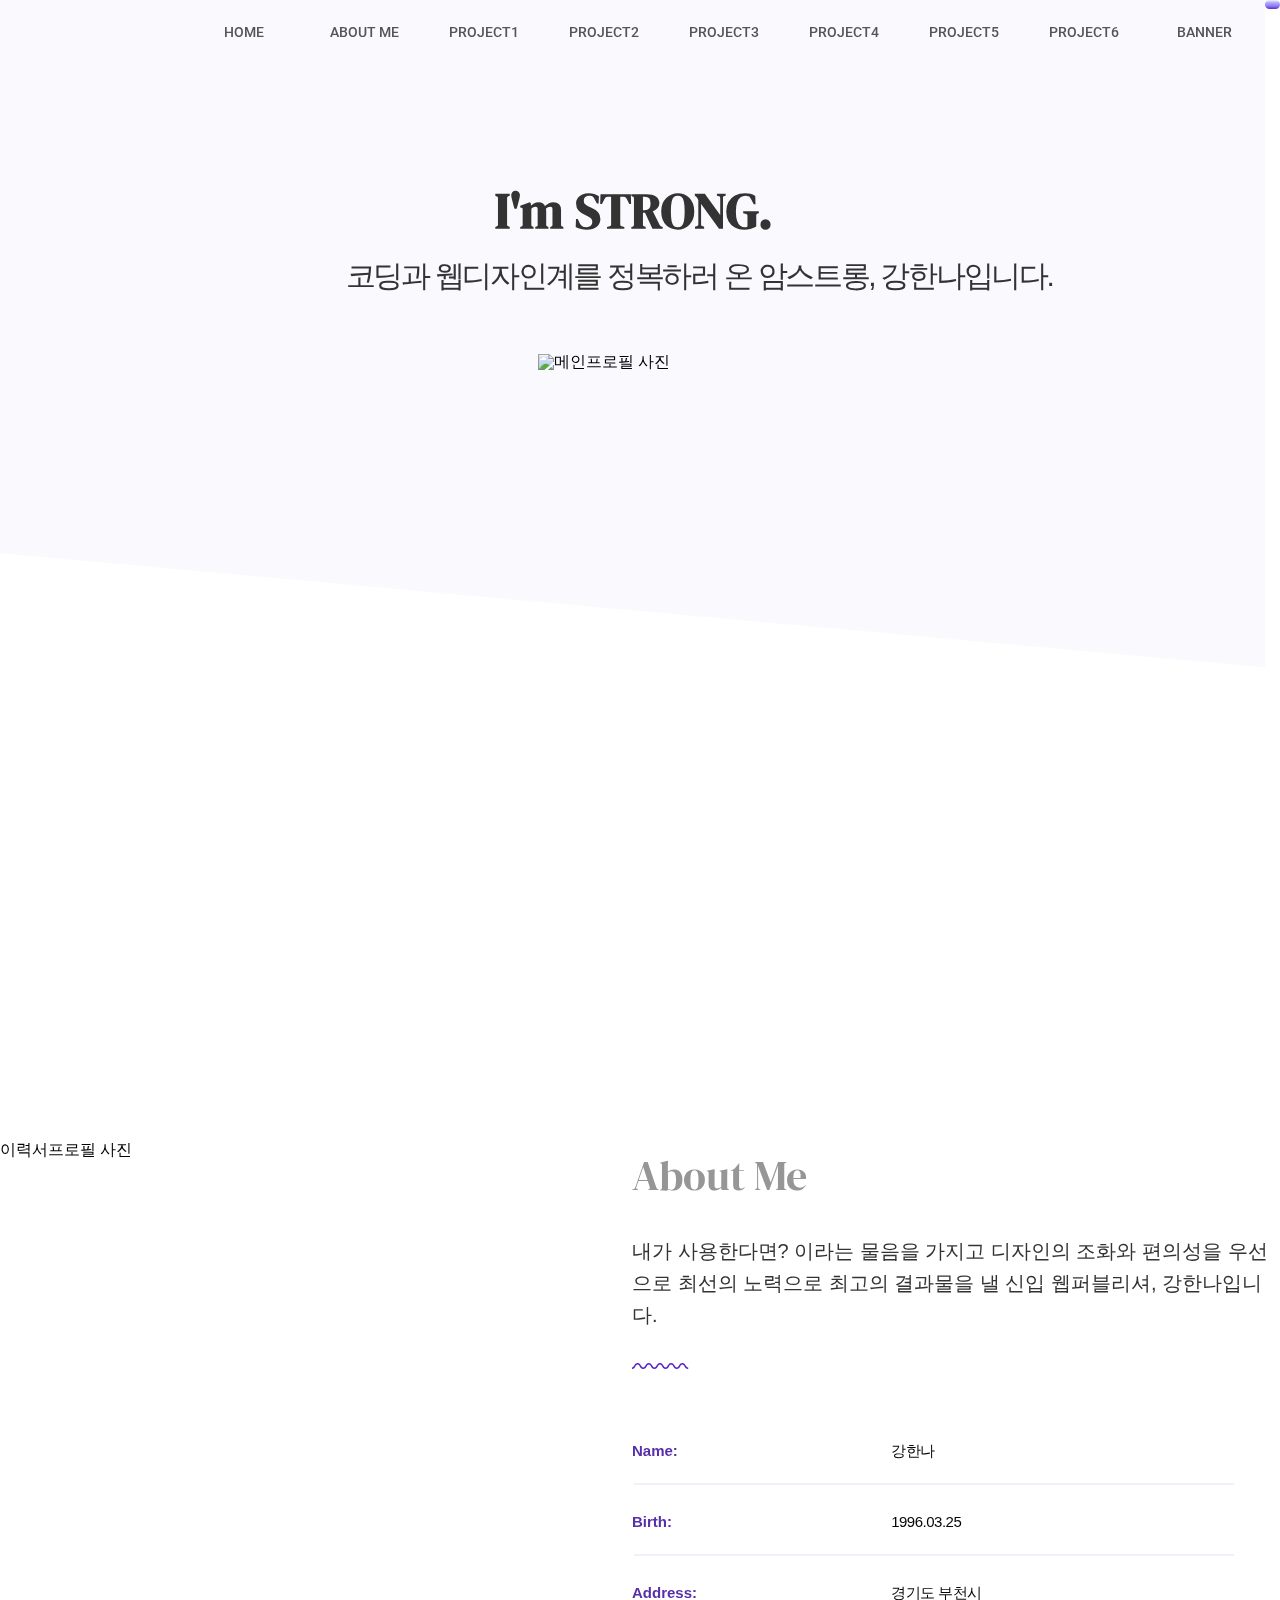
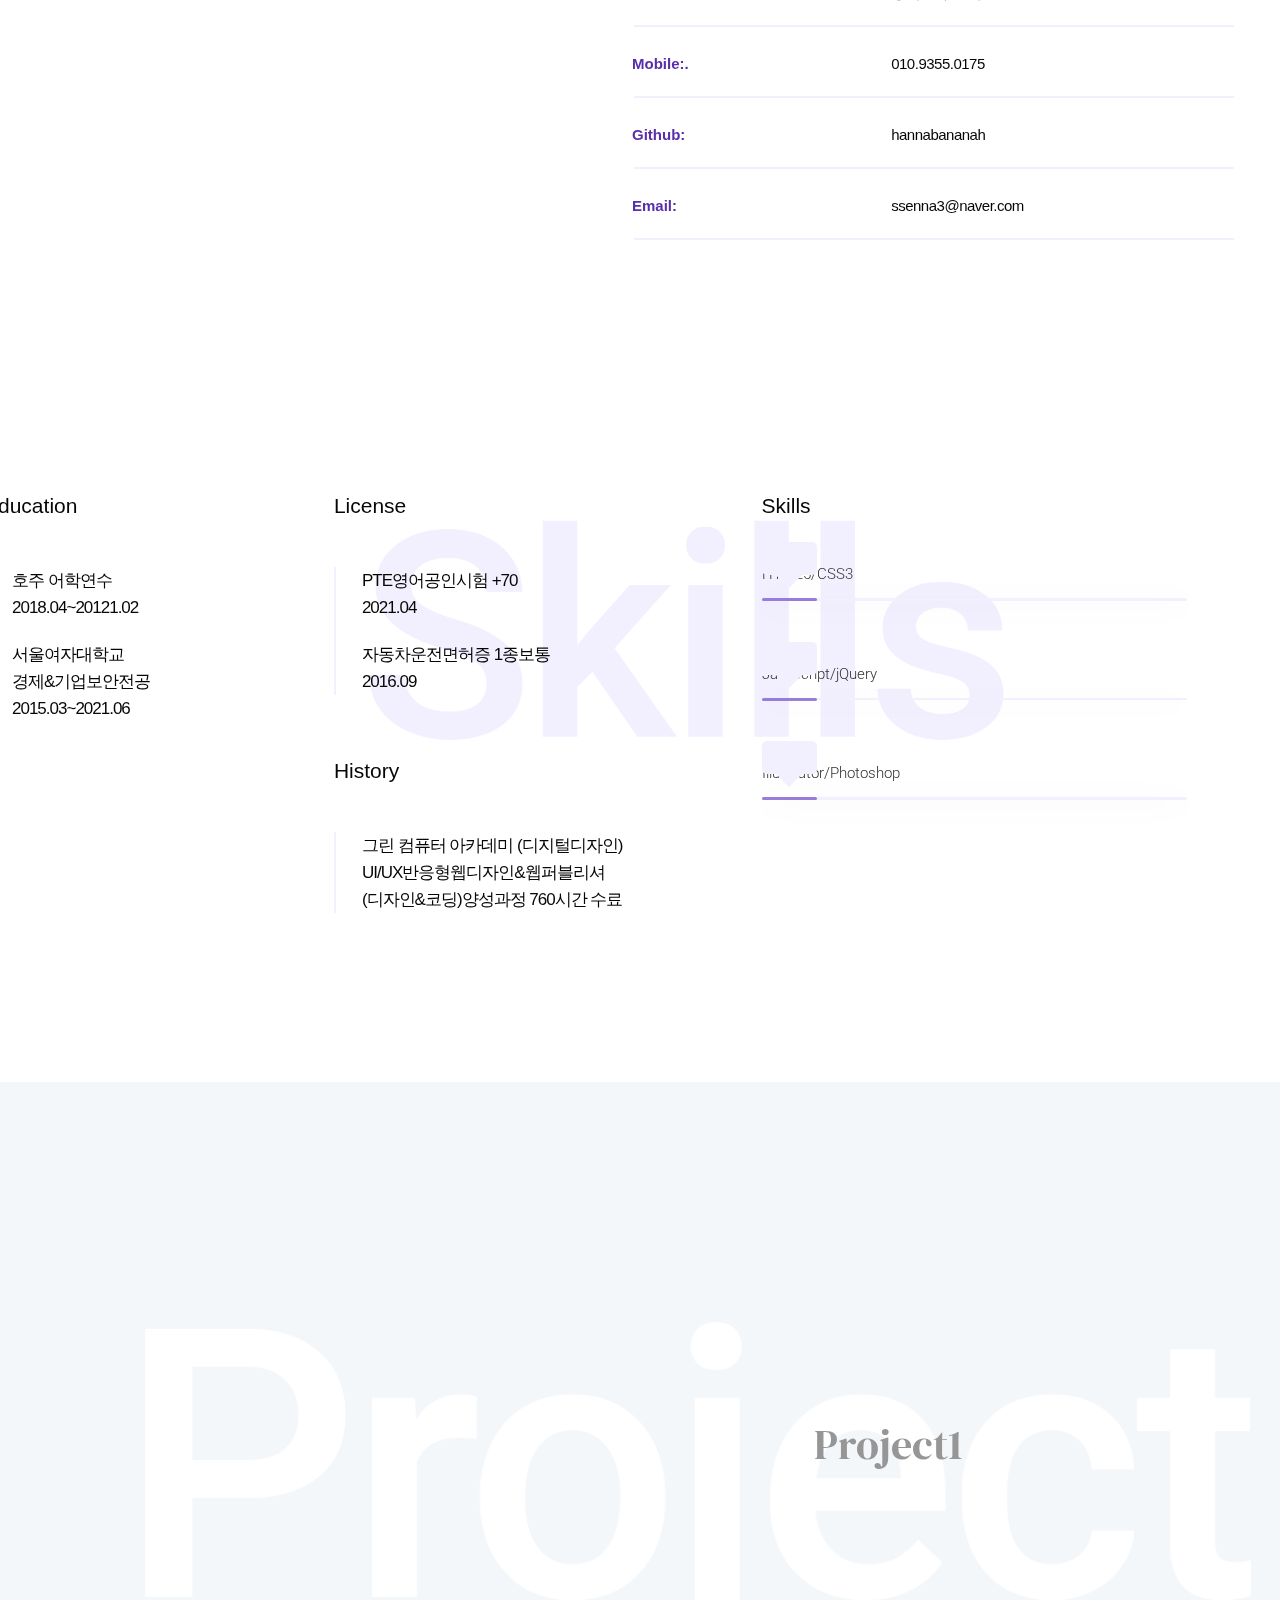
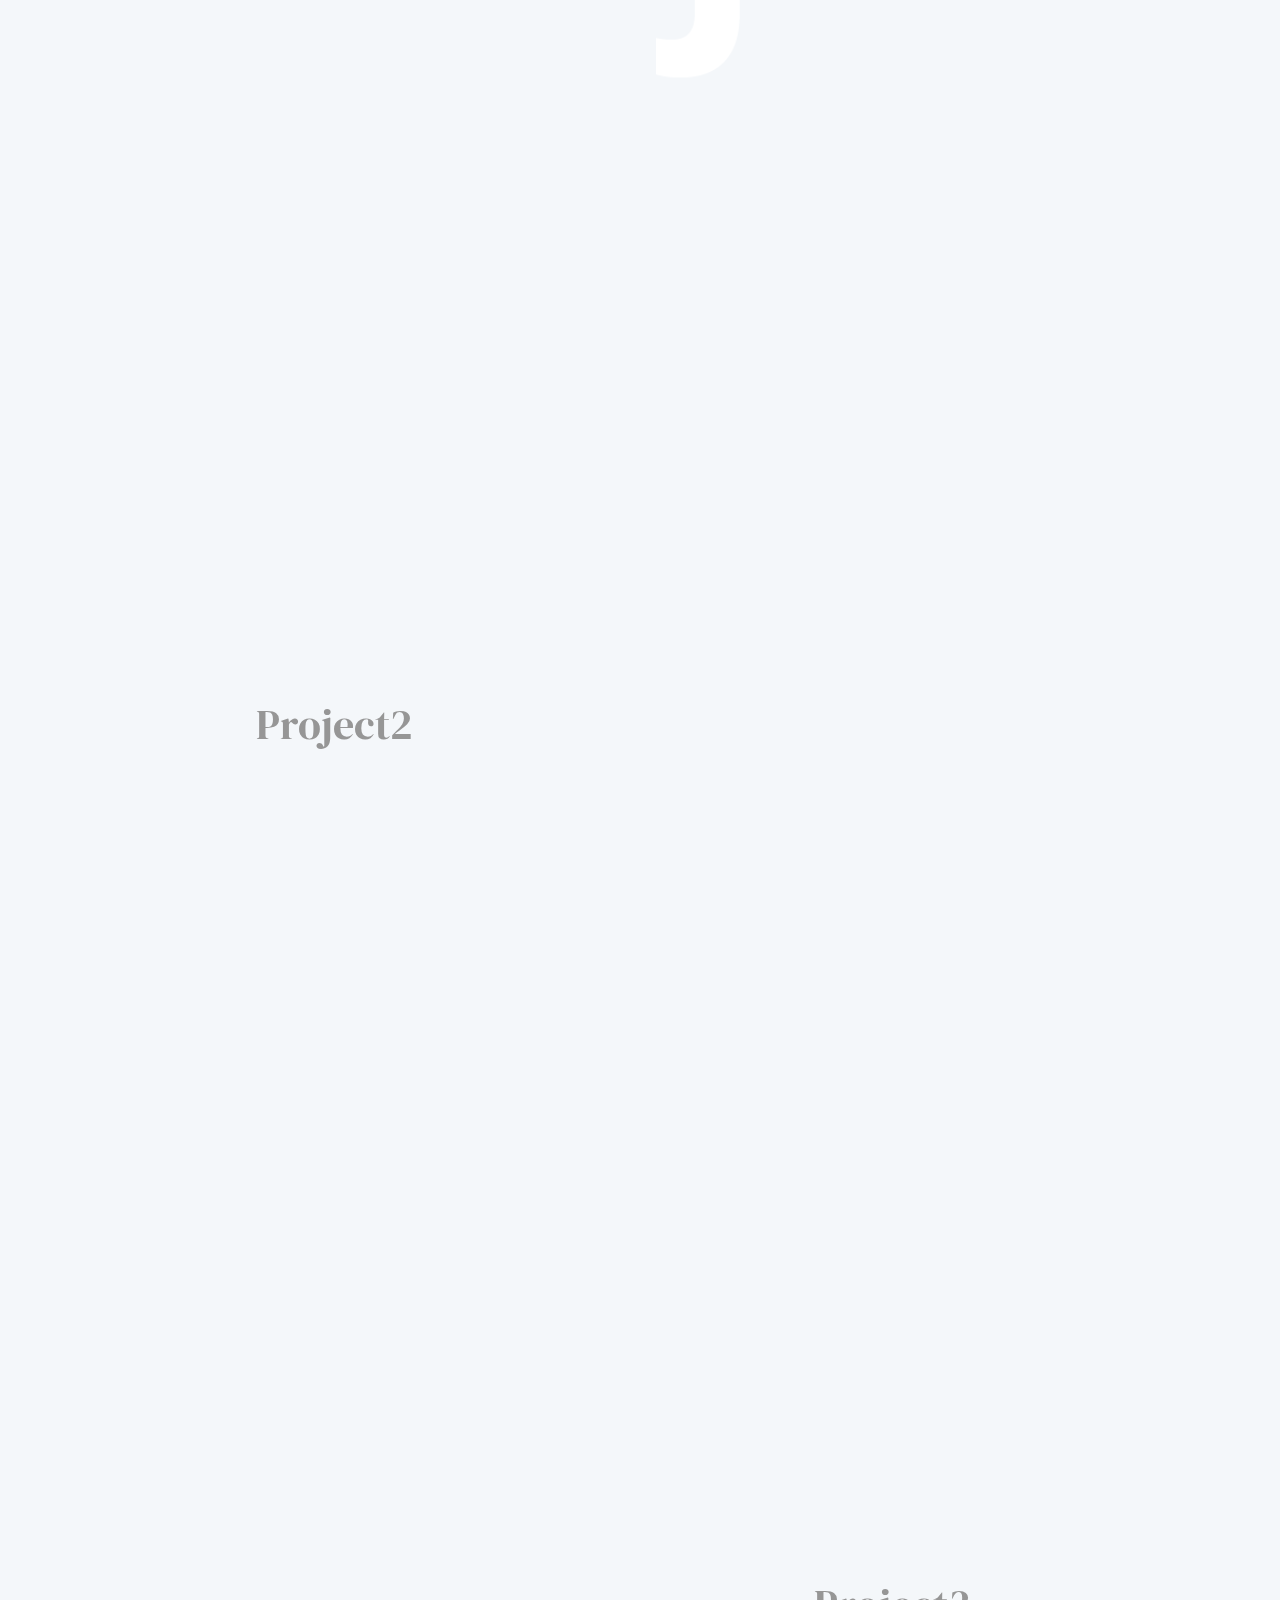
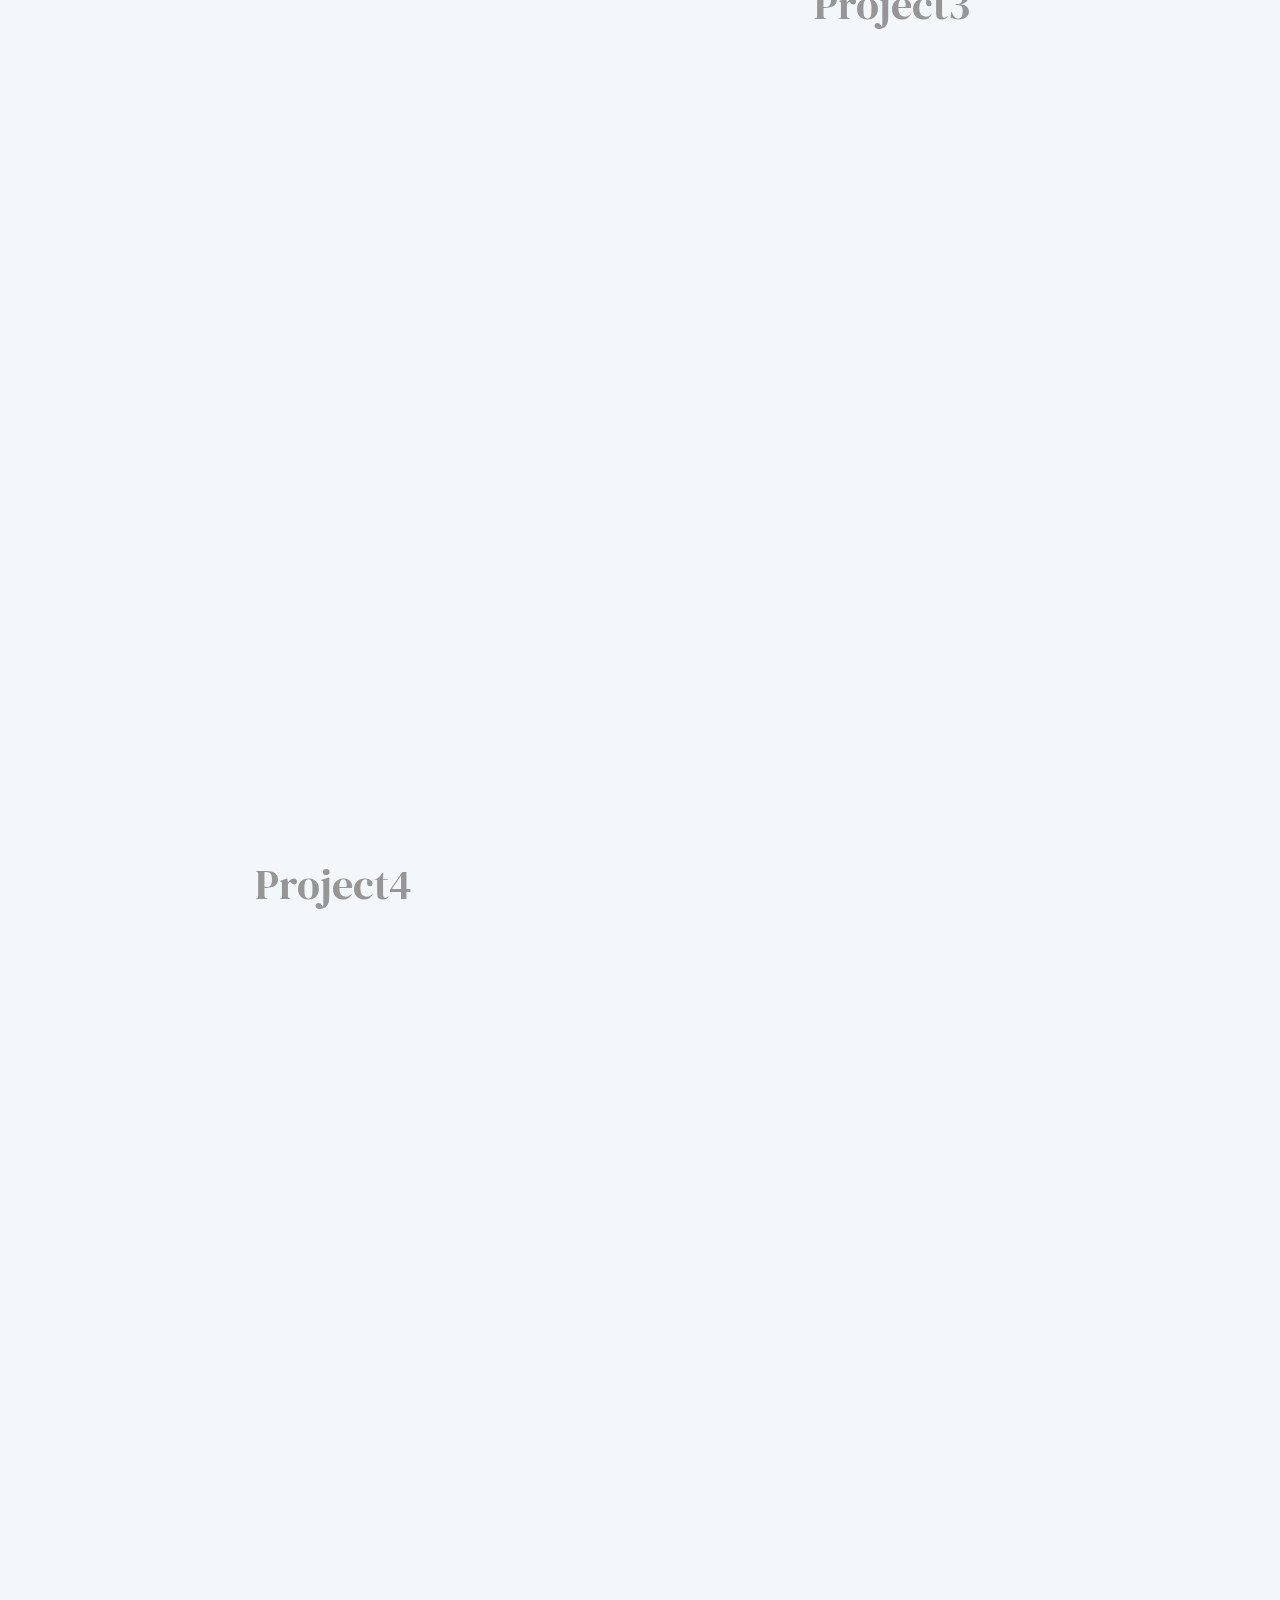
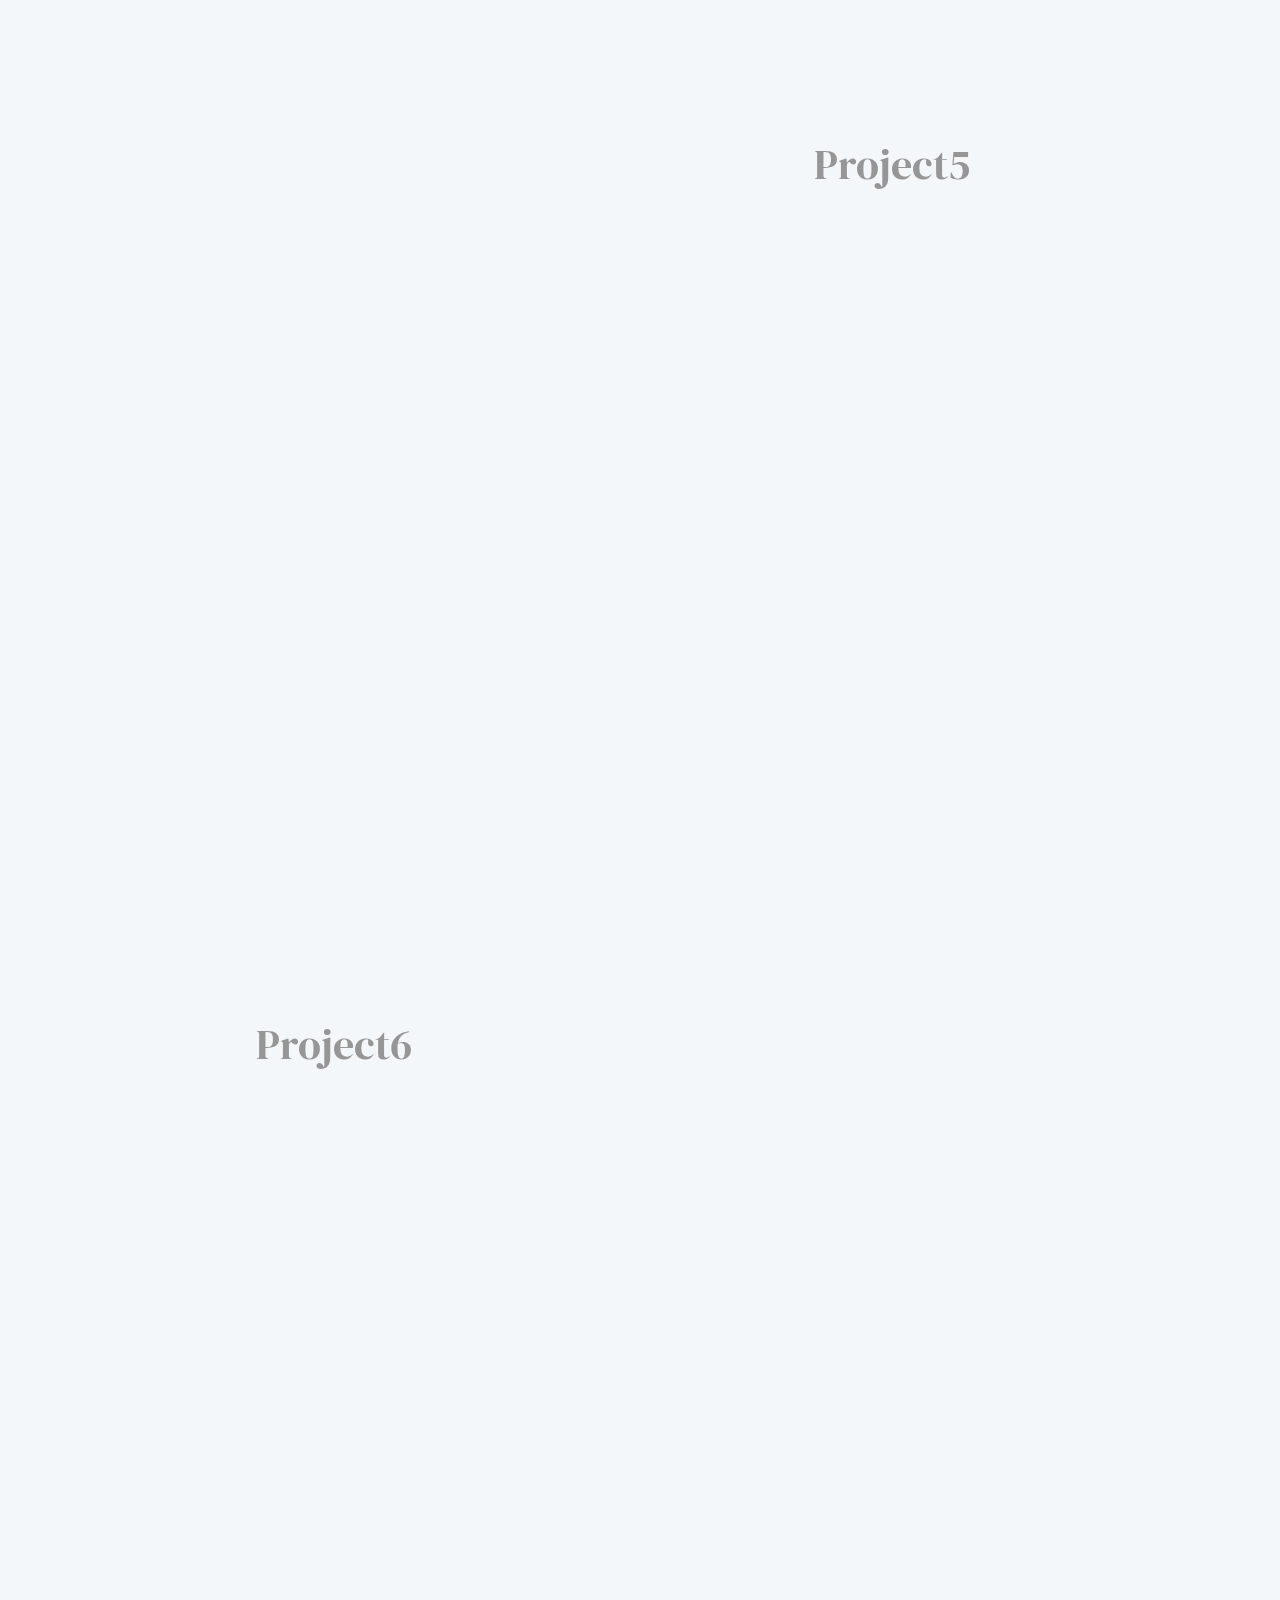
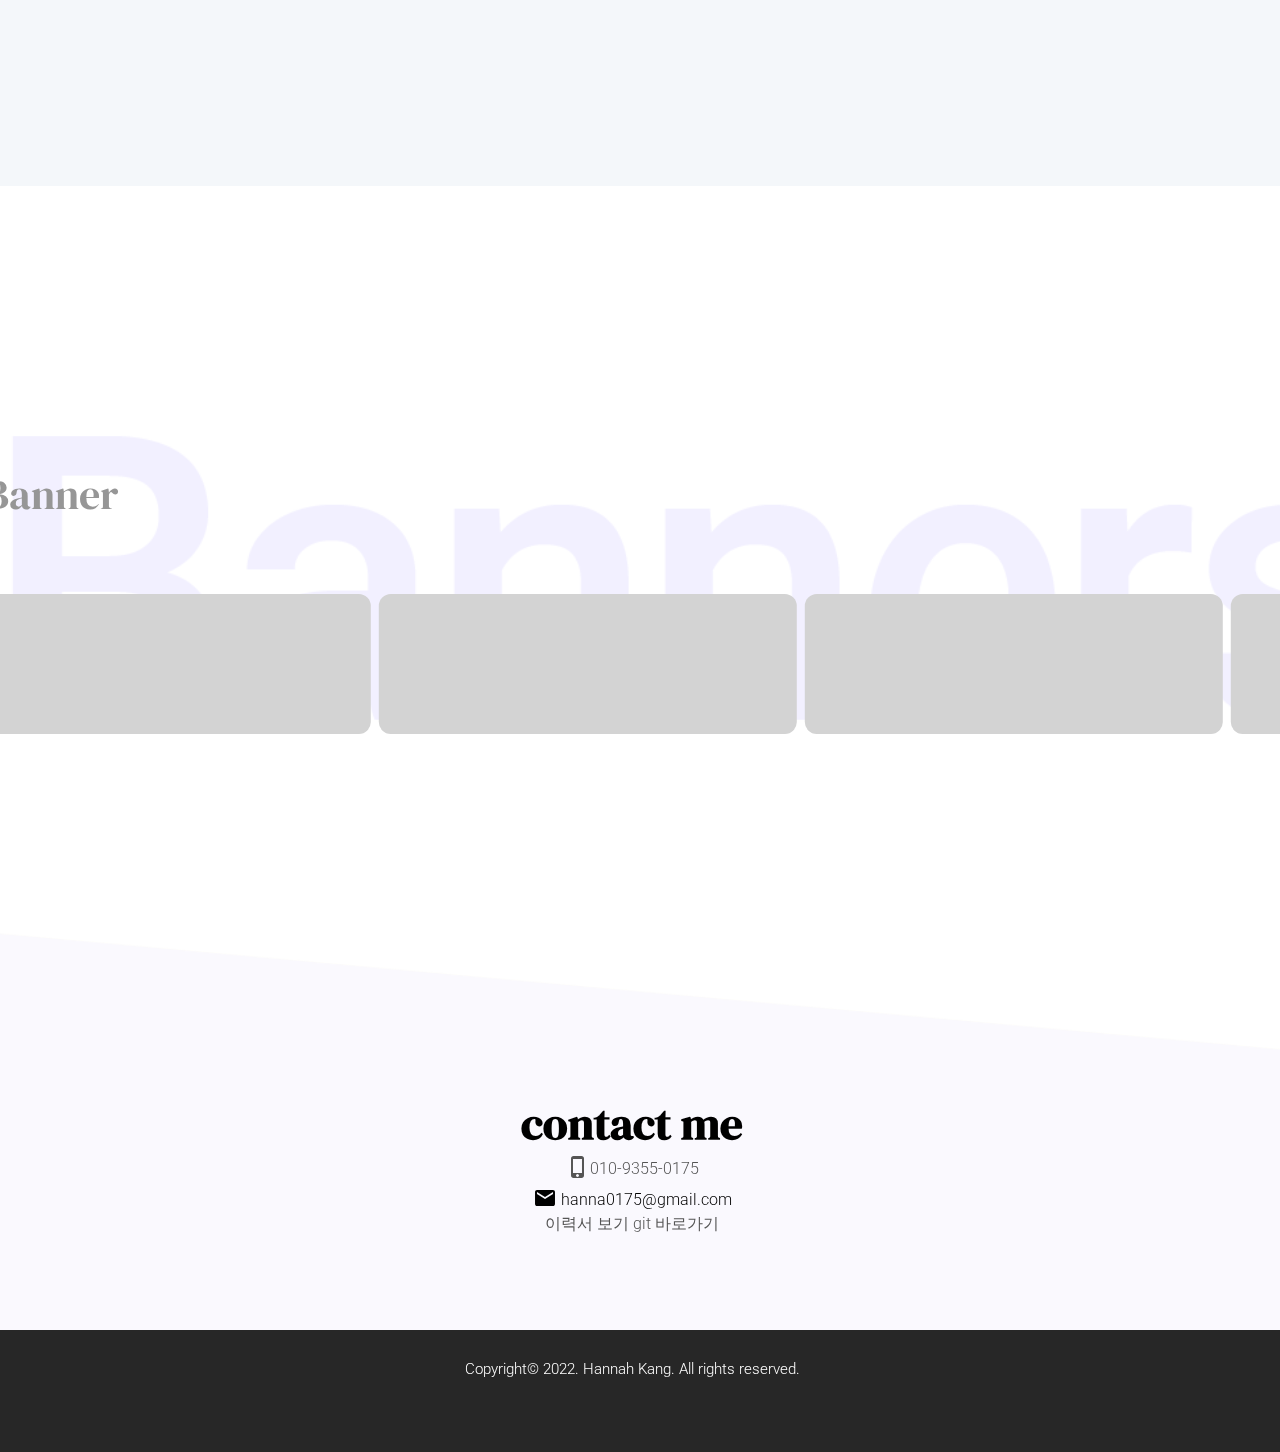
==== index.html @ 0401cfd5 "profile photo upload" ====
<!DOCTYPE html>
<html lang="ko-KR">

<head>
    <meta charset="UTF-8">
    <meta http-equiv="X-UA-Compatible" content="IE=edge">
    <meta name="viewport" content="width=device-width, initial-scale=1.0">
    <title>강한나의 포트폴리오</title>

    <meta name="Generator" content="VScode">
    <meta name="Author" content="Hannahbanana">
    <meta name="Keywords" content="포트폴리오, 퍼블리셔 포트폴리오, ">
    <meta name="Description" content="제 포트폴리오를 찾아 주셔서 감사합니다.">

    <meta property="og:title" content="매일 더 성장하는 퍼블리셔 강한나의 포트폴리오입니다.">
    <meta property="og:url" content="http://">
    <meta property="og:type" content="Website">
    <!-- <meta property="og:image" content="..."> -->
    <meta property="og:site_name" content="강한나의 포트폴리오">
    <meta property="og:description" content="디자인에 자신있고 코딩에 강한 나입니다. 끈기와 열정으로 무장한 신입 퍼블리셔 강한나의 포트폴리오입니다.">

    <meta name="twitter:card" content="summary">
    <meta name="twitter:title" content="매일 더 성장하는 퍼블리셔 강한나의 포트폴리오입니다.">
    <meta name="twitter:description" content="디자인에 자신있고 코딩에 강한 나입니다. 끈기와 열정으로 무장한 신입 퍼블리셔 강한나의 포트폴리오입니다.">
    <!-- <meta name="twitter:image" content="..."> -->
    <link rel="stylesheet" href="https://cdnjs.cloudflare.com/ajax/libs/font-awesome/6.1.1/css/all.min.css" />
    <link rel="stylesheet" type="text/css" href="css/reset.css">
    <link rel="stylesheet" type="text/css" href="css/header.css">
    <link rel="stylesheet" type="text/css" href="css/main.css">
    <link rel="stylesheet" type="text/css" href="css/font/font.css">
    <link rel="stylesheet" type="text/css" href="css/progress.css">
    <link rel="stylesheet" type="text/css" href="css/footer.css">

    <link rel="preconnect" href="https://fonts.googleapis.com">
    <link rel="preconnect" href="https://fonts.gstatic.com" crossorigin>
    <link href="https://fonts.googleapis.com/css2?family=DM+Serif+Display&display=swap" rel="stylesheet">
    <link href="https://fonts.googleapis.com/css2?family=Roboto:wght@300;400;500;700&display=swap" rel="stylesheet">
    <link href="https://fonts.googleapis.com/icon?family=Material+Icons" rel="stylesheet">
	<link rel="shortcut icon" href="images/favicon.ico/favicon.ico" type="image/x-icon">
    <link rel="apple-touch-icon" sizes="57x57" href="images/favicon.ico/apple-icon-57x57.png">
    <link rel="apple-touch-icon" sizes="60x60" href="images/favicon.ico/apple-icon-60x60.png">
    <link rel="apple-touch-icon" sizes="72x72" href="images/favicon.ico/apple-icon-72x72.png">
    <link rel="apple-touch-icon" sizes="76x76" href="images/favicon.ico/apple-icon-76x76.png">
    <link rel="apple-touch-icon" sizes="114x114" href="images/favicon.ico/apple-icon-114x114.png">
    <link rel="apple-touch-icon" sizes="120x120" href="images/favicon.ico/apple-icon-120x120.png">
    <link rel="apple-touch-icon" sizes="144x144" href="images/favicon.ico/apple-icon-144x144.png">
    <link rel="apple-touch-icon" sizes="152x152" href="images/favicon.ico/apple-icon-152x152.png">
    <link rel="apple-touch-icon" sizes="180x180" href="images/favicon.ico/apple-icon-180x180.png">
    <link rel="icon" type="image/png" sizes="192x192" href="images/favicon.ico/android-icon-192x192.png">
    <link rel="icon" type="image/png" sizes="32x32" href="images/favicon.ico/favicon-32x32.png">
    <link rel="icon" type="image/png" sizes="96x96" href="images/favicon.ico/favicon-96x96.png">
    <link rel="icon" type="image/png" sizes="16x16" href="images/favicon.ico/favicon-16x16.png">
    <meta name="msapplication-TileColor" content="#ffffff">
    <meta name="msapplication-TileImage" content="/ms-icon-144x144.png">
    <meta name="theme-color" content="#ffffff">

</head>

<body>
    <div class="scroll_progress_container">
        <div id="progressbar" class="scroll_progress_bar"></div>
    </div>
    <div id="wrapper">
        <header id="header" class="section">
            <div class="fixed_header">
                <div class="container">
                    <nav class="nav cf">
                        <h1 class="fl"><a href="index.html" class="tohide">한나의 포트폴리오</a></h1>
                        <ul class="gnb font_gnb fr">
                            <li>
                                <a href="#home">home</a>
                            </li>
                            <li>
                                <a href="#aboutme">about me</a>
                            </li>
                            <li>
                                <a href="#project1">project1</a>
                            </li>
                            <li>
                                <a href="#project2">project2</a>
                            </li>
                            <li>
                                <a href="#project3">project3</a>
                            </li>
                            <li>
                                <a href="#project4">project4</a>
                            </li>
                            <li>
                                <a href="#project5">project5</a>
                            </li>
                            <li>
                                <a href="#project6">project6</a>
                            </li>
                            <li>
                                <a href="#banner">banner</a>
                            </li>
                            <li>
                                <a href="#contactme">contact me</a>
                            </li>
                        </ul>
                    </nav>
                </div>
            </div>
        </header>
        <main id="main">
            <div class="main_banner">
                <div class="container">
                    <div class="slogan_area">
                        <p class="font_slogan1 capital fadein">
                            i'm STRONG.</p>
                        <p class="font_slogan2">
                            코딩과 웹디자인계를 정복하러 온 암스트롱,&nbsp;강한나입니다.
                        </p>
                    </div>
                </div>
                <div class="profile">
                    <img src="images/main_visual.png" alt="메인프로필 사진">
                </div>
            </div>
            <section id="aboutme" class="section">
                <div class="container">
                    <div class="profile_area">
                        <div class="profile_img fl"><img src="images/sub_visual.jpg" alt="이력서프로필 사진"></div>
                        <aside class="profile_detail_area fr">
                            <div class="head_box detail_box_top">
                                <div class="title_mask txt_mask">
                                    <span class="txt capital">about me</span>
                                    <span class="mask"></span>
                                    <span class="mask2"></span>
                                </div>
                                <p>내가 사용한다면? 이라는 물음을 가지고 디자인의 조화와 편의성을 우선으로 최선의 노력으로 최고의 결과물을 낼 신입 웹퍼블리셔,
                                    강한나입니다.<br><br>
                                </p>
                            </div>
                            <div class="detail_box_bottom">
                                <div class="detail_box_left fl">
                                    <p>name:</p>
                                    <p>birth:</p>
                                    <p>address:</p>
                                    <p>mobile:.</p>
                                    <p>github:</p>
                                    <p>email:</p>
                                </div>
                                <div class="detail_box_right fl">
                                    <p>강한나</p>
                                    <p>1996.03.25</p>
                                    <p>경기도 부천시</p>
                                    <p>010.9355.0175</p>
                                    <p>hannabananah</p>
                                    <p>ssenna3@naver.com</p>
                                </div>
                            </div>
                        </aside>
                    </div>
                    <div class="skill_area">
                        <h2 class="tohide">skills</h2>
                        <div class="detail_box_skill_left fl">
                            <p class="title capital">education</p>
                            <div class="detail_text_box">
                                <p class="text">호주 어학연수<br>2018.04~20121.02
                                </p>
                                <p class="text">서울여자대학교<br>경제&amp;기업보안전공<br>2015.03~2021.06
                                </p>
                            </div>
                        </div>
                        <div class="detail_box_skill_center fl">
                            <p class="title capital">license</p>
                            <div class="detail_text_box">
                                <p class="text">PTE영어공인시험 +70<br>2021.04</p>
                                <p class="text">자동차운전면허증 1종보통<br>2016.09</p>
                            </div>
                            <p class="title capital">history</p>
                            <div class="detail_text_box">
                                <p class="text"> 그린 컴퓨터 아카데미 (디지털디자인)<br>UI/UX반응형웹디자인&웹퍼블리셔<br>(디자인&코딩)양성과정 760시간 수료
                                </p>
                            </div>
                        </div>
                        <div class="detail_box_skill_right fr">
                            <p class="title capital">skills</p>
                            <div class="detail_skill_box">
                                <div class="animation">
                                    <div class="skill skill1 fl">
                                        <p class="font_skill">HTML5/CSS3</p>
                                        <div class="progress_bar fr">
                                            <div class="bar">
                                                <div class="rate" data-rate="90"></div>
                                            </div>
                                        </div>
                                    </div>
                                    <div class="skill skill2 fl">
                                        <p class="font_skill">Javascript/jQuery</p>
                                        <div class="progress_bar fr">
                                            <div class="bar">
                                                <div class="rate" data-rate="70"></div>
                                            </div>
                                        </div>
                                    </div>
                                    <div class="skill skill3 fl">
                                        <p class="font_skill">Illustrator/Photoshop</p>
                                        <div class="progress_bar fr">
                                            <div class="bar">
                                                <div class="rate" data-rate="80"></div>
                                            </div>
                                        </div>
                                    </div>
                                </div>
                            </div>
                        </div>
                    </div>
                </div>
            </section>
            <div id="project">
                <section id="project1" class="section">
                    <div class="container">
                        <h2 class="tohide">projects</h2>
                        <div class="left_area1">
                            <div class="left">
                                <div class="mockup">
                                    <img src="images/mockupPC.png" alt="데스크탑 목업 이미지" class="computer">
                                    <a href="http://ssenna3.dothome.co.kr/project/project1/Uljin/" class="hidden" target="_blank">
                                        <img src="images/Uljin.jpeg" alt="울진군문화관광프로젝트PC화면">
                                    </a>
                                    <div class="computer"></div>
                                </div>
                                <div class="mockup2">
                                    <img src="images/mockupphone.png" alt="서브PC 목업 이미지" class="데스크탑 목업 이미지2">
                                    <a href="http://ssenna3.dothome.co.kr/project/project1/Uljin/" class="hidden" target="_blank">
                                        <img src="images//UljinAdaptivepng.png" alt="울진군문화관광프로젝트PHONE화면"></a>
                                    <div class="phone"></div>
                                </div>
                            </div>
                        </div>
                        <div class="right_area1">
                            <div class="mask_left">
                                <div class="title_mask txt_mask">
                                    <span class="txt capital">project1</span>
                                    <span class="mask"></span>
                                    <span class="mask2"></span>
                                </div>
                            </div>
                            <div class="project_info project_info1">
                                <span class="project_title">울진군 문화관광</span>
                                <span class="webpage">적응형 웹페이지</span>
                                <span class="during">제작기간</span>
                                <span class="during_date">3주</span>
                                <span class="descrip">header, section, footer 등의 Html 구조를 배우며 처음 작업한 프로젝트입니다.<br>관공서
                                    페이지인 만큼 구조가 단순하지 않아서 많은 시행착오를 겪었지만 웹표준을 준수한 사이트인 만큼 많은 것을 배울 수 있었습니다.<br>드롭다운 메뉴,
                                    슬라이더, 게시판 만들기 등 수업을 통해 배운 것을 적용했습니다.<br>다양한 구조와 짜임을 클론코딩을 하면서 익힐 수 있었습니다.</span>
                                <span class="language">응용 프로그램</span>
                                <div class="img_box">
                                    <img class="logo logo2 fr" src="images/jq.png" alt="jq 로고">
                                    <img class="logo logo1 fr" src="images/js.png" alt="Javascript 로고">
                                    <img class="logo logo1 fr" src="images/css.png" alt="css 로고">
                                    <img class="logo logo1 fr" src="images/html.png" alt="html 로고">
                                </div>
                                <span class="epilog"><a href="http://ssenna3.dothome.co.kr/project/project1/Uljin/" target="_blank">제작사이트 바로가기</a></span>
                            </div>
                        </div>
                    </div>
                </section>
                <section id="project2" class="section">
                    <div class="container">
                        <div class="left_area2">
                            <div class="mask_right">
                                <div class="title_mask txt_mask">
                                    <span class="txt capital">project2</span>
                                    <span class="mask"></span>
                                    <span class="mask2"></span>
                                </div>
                            </div>
                            <div class="project_info project_info2">
                                <span class="project_title">DelMonte</span>
                                <span class="webpage webpage2">반응형 웹페이지</span>
                                <span class="during">제작기간</span>
                                <span class="during_date">3주</span>
                                <span class="descrip">header, section, footer 등의 Html 구조를 배우며 처음 작업한 프로젝트입니다.<br>관공서
                                    페이지인 만큼 구조가 단순하지 않아서 많은 시행착오를 겪었지만 웹표준을 준수한 사이트인 만큼 많은 것을 배울 수 있었습니다.<br>드롭다운 메뉴,
                                    슬라이더, 게시판 만들기 등 수업을 통해 배운 것을 적용했습니다.<br>다양한 구조와 짜임을 클론코딩을 하면서 익힐 수 있었습니다.</span>
                                <span class="language">응용 프로그램</span>
                                <div class="img_box">
                                    <img class="logo logo1 fl" src="images/html.png" alt="html 로고">
                                    <img class="logo logo1 fl" src="images/css.png" alt="css 로고">
                                    <img class="logo logo1 fl" src="images/js.png" alt="Javascript 로고">
                                </div>
                                <span class="epilog"><a href="http://ssenna3.dothome.co.kr/project/project3/Delmonte/" target="_blank">제작사이트 바로가기</a></span>
                            </div>
                        </div>
                        <div class="right_area2">
                            <div class="right">
                                <div class="mockup">
                                    <img src="images/mockupPC.png" alt="데스크탑 목업 이미지" class="computer">
                                    <a href="http://ssenna3.dothome.co.kr/project/project3/Delmonte/" class="hidden" target="_blank">
                                        <img src="images/DelMonte1.jpeg" alt="델몬트PC화면">
                                    </a>
                                    <div class="computer"></div>
                                </div>
                                <div class="mockup2">
                                    <img src="images/mockupphone.png" alt="핸드폰 목업 이미지" class="phone">
                                    <a href="http://ssenna3.dothome.co.kr/project/project3/Delmonte/" class="hidden" target="_blank">
                                        <img src="images/DelMonte-Phone.png" alt="델몬트PHONE화면"></a>
                                    <div class="phone"></div>
                                </div>
                                <div class="mockup3">
                                    <img src="images/mockuptablet.png" alt="태블릿목업 이미지" class="tablet">
                                    <a href="http://ssenna3.dothome.co.kr/project/project3/Delmonte/" class="hidden" target="_blank">
                                        <img src="images/DelMonte-Tablet.png" alt="델몬트TABLET화면"></a>
                                    <div class="tablet"></div>
                                </div>
                            </div>
                        </div>
                    </div>
                </section>
                <section id="project3" class="section">
                    <div class="container">
                        <div class="left_area1">
                            <div class="project3_left">
                                <div class="mockup">
                                    <img src="images/mockupPC.png" alt="데스크탑 목업 이미지" class="computer">
                                    <a href="http://ssenna3.dothome.co.kr/project/AnhLab/" class="hidden" target="_blank">
                                        <img src="images/AnhLab-PC.png" alt="안랩프로젝트PC화면">
                                    </a>
                                    <div class="computer"></div>
                                </div>
                                <div class="mockup2">
                                    <img src="images/mockupphone.png" alt="핸드폰 목업 이미지" class="phone">
                                    <a href="http://ssenna3.dothome.co.kr/project/AnhLab/" class="hidden" target="_blank">
                                        <img src="images/AnhLab-Phone.png" alt="안랩프로젝트PHONE화면"></a>
                                    <div class="phone"></div>
                                </div>
                                <div class="mockup3">
                                    <img src="images/mockuptablet.png" alt="태블릿목업 이미지" class="tablet">
                                    <a href="http://ssenna3.dothome.co.kr/project/AnhLab/" class="hidden" target="_blank">
                                        <img src="images/AnhLab-Tablet.png" alt="안랩프로젝트ABLET화면"></a>
                                    <div class="tablet"></div>
                                </div>
                            </div>
                        </div>
                        <div class="right_area1">
                            <div class="mask_left">
                                <div class="title_mask txt_mask">
                                    <span class="txt capital">project3</span>
                                    <span class="mask"></span>
                                    <span class="mask2"></span>
                                </div>
                            </div>
                            <div class="project_info project_info1">
                                <span class="project_title">AnhLab</span>
                                <span class="webpage">반응형 웹페이지</span>
                                <span class="during">제작기간</span>
                                <span class="during_date">3일</span>
                                <span class="descrip">header, section, footer 등의 Html 구조를 배우며 처음 작업한 프로젝트입니다.<br>관공서
                                    페이지인 만큼 구조가 단순하지 않아서 많은 시행착오를 겪었지만 웹표준을 준수한 사이트인 만큼 많은 것을 배울 수 있었습니다.<br>드롭다운 메뉴,
                                    슬라이더, 게시판 만들기 등 수업을 통해 배운 것을 적용했습니다.<br>다양한 구조와 짜임을 클론코딩을 하면서 익힐 수 있었습니다.</span>
                                <span class="language">응용 프로그램</span>
                                <div class="img_box">
                                    <img class="logo logo2 fr" src="images/jq.png" alt="jq 로고">
                                    <img class="logo logo1 fr" src="images/js.png" alt="Javascript 로고">
                                    <img class="logo logo1 fr" src="images/css.png" alt="css 로고">
                                    <img class="logo logo1 fr" src="images/html.png" alt="html 로고">
                                </div>
                                <span class="epilog"><a
                                        href="http://ssenna3.dothome.co.kr/project/AnhLab/" target="_blank">제작사이트 바로가기</a></span>
                            </div>
                        </div>
                    </div>
                </section>
                <section id="project4" class="section">
                    <div class="container">
                        <div class="left_area2">
                            <div class="mask_right">
                                <div class="title_mask txt_mask">
                                    <span class="txt capital">project4</span>
                                    <span class="mask"></span>
                                    <span class="mask2"></span>
                                </div>
                            </div>
                            <div class="project_info project_info2">
                                <span class="project_title">ETUDE</span>
                                <span class="webpage webpage2">반응형 웹페이지</span>
                                <span class="during">제작기간</span>
                                <span class="during_date">2일</span>
                                <span class="descrip">header, section, footer 등의 Html 구조를 배우며 처음 작업한 프로젝트입니다.<br>관공서
                                    페이지인 만큼 구조가 단순하지 않아서 많은 시행착오를 겪었지만 웹표준을 준수한 사이트인 만큼 많은 것을 배울 수 있었습니다.<br>드롭다운 메뉴,
                                    슬라이더, 게시판 만들기 등 수업을 통해 배운 것을 적용했습니다.<br>다양한 구조와 짜임을 클론코딩을 하면서 익힐 수 있었습니다.</span>
                                <span class="language">응용 프로그램</span>
                                <div class="img_box">
                                    <img class="logo logo1 fl" src="images/html.png" alt="html 로고">
                                    <img class="logo logo1 fl" src="images/css.png" alt="css 로고">
                                    <img class="logo logo1 fl" src="images/js.png" alt="Javascript 로고">
                                </div>
                                <span class="epilog"><a href="http://ssenna3.dothome.co.kr/project/ETUDE/" target="_blank">제작사이트 바로가기</a></span>
                            </div>
                        </div>
                        <div class="right_area2">
                            <div class="right">
                                <div class="mockup">
                                    <img src="images/mockupPC.png" alt="데스크탑 목업 이미지" class="computer">
                                    <a href="http://ssenna3.dothome.co.kr/project/ETUDE/" class="hidden"target="_blank" >
                                        <img src="images/ETUDE-PC.jpeg" alt="에뛰드PC화면">
                                    </a>
                                    <div class="computer"></div>
                                </div>
                                <div class="mockup2">
                                    <img src="images/mockupphone.png" alt="핸드폰 목업 이미지" class="phone">
                                    <a href="http://ssenna3.dothome.co.kr/project/ETUDE/" class="hidden" target="_blank">
                                        <img src="images/ETUDE-Phone.jpeg" alt="에뛰드PHONE화면"></a>
                                    <div class="phone"></div>
                                </div>
                                <div class="mockup3">
                                    <img src="images/mockuptablet.png" alt="태블릿목업 이미지" class="tablet">
                                    <a href="http://ssenna3.dothome.co.kr/project/ETUDE/" class="hidden" target="_blank">
                                        <img src="images/ETUDE-Tablet.jpeg" alt="에뛰드TABLET화면"></a>
                                    <div class="tablet"></div>
                                </div>
                            </div>
                        </div>
                    </div>
                </section>
                <section id="project5" class="section">
                    <div class="container">
                        <div class="left_area1">
                            <div class="project5_left">
                                <div class="mockup">
                                    <img src="images/mockupPC.png" alt="데스크탑 목업 이미지" class="computer">
                                    <a href="https://hannabananah.github.io/movie_app" class="hidden" target="_blank">
                                        <img src="images/React-PC.jpeg" alt="리액트영화앱PC화면">
                                    </a>
                                    <div class="computer"></div>
                                </div>
                                <div class="mockup2">
                                    <img src="images/mockupphone.png" alt="핸드폰 목업 이미지" class="phone">
                                    <a href="https://hannabananah.github.io/movie_app" class="hidden" target="_blank">
                                        <img src="images/React-Phone.png" alt="리액트영화앱PHONE화면"></a>
                                    <div class="phone"></div>
                                </div>
                            </div>
                        </div>
                        <div class="right_area1">
                            <div class="mask_left">
                                <div class="title_mask txt_mask">
                                    <span class="txt capital">project5</span>
                                    <span class="mask"></span>
                                    <span class="mask2"></span>
                                </div>
                            </div>
                            <div class="project_info project_info1">
                                <span class="project_title">Movie App</span>
                                <span class="webpage">반응형 웹페이지</span>
                                <span class="during">제작기간</span>
                                <span class="during_date">3일</span>
                                <span class="descrip">header, section, footer 등의 Html 구조를 배우며 처음 작업한 프로젝트입니다.<br>관공서
                                    페이지인 만큼 구조가 단순하지 않아서 많은 시행착오를 겪었지만 웹표준을 준수한 사이트인 만큼 많은 것을 배울 수 있었습니다.<br>드롭다운 메뉴,
                                    슬라이더, 게시판 만들기 등 수업을 통해 배운 것을 적용했습니다.<br>다양한 구조와 짜임을 클론코딩을 하면서 익힐 수 있었습니다.</span>
                                <span class="language">응용 프로그램</span>
                                <div class="img_box">
                                    <img class="logo logo2 fr" src="images/jq.png" alt="jq 로고">
                                    <img class="logo logo1 fr" src="images/js.png" alt="Javascript 로고">
                                    <img class="logo logo1 fr" src="images/css.png" alt="css 로고">
                                    <img class="logo logo1 fr" src="images/html.png" alt="html 로고">
                                </div>
                                <span class="epilog"><a href="https://hannabananah.github.io/movie_app" target="_blank">제작사이트 바로가기</a></span>
                            </div>
                        </div>
                    </div>
                </section>
                <section id="project6" class="section">
                    <div class="container">
                        <div class="left_area2">
                            <div class="mask_right">
                                <div class="title_mask txt_mask">
                                    <span class="txt capital">project6</span>
                                    <span class="mask"></span>
                                    <span class="mask2"></span>
                                </div>
                            </div>
                            <div class="project_info project_info2">
                                <span class="project_title">댕댕입장</span>
                                <span class="webpage webpage2">Figma 앱</span>
                                <span class="during">제작기간</span>
                                <span class="during_date">2주</span>
                                <span class="descrip">header, section, footer 등의 Html 구조를 배우며 처음 작업한 프로젝트입니다.<br>관공서
                                    페이지인 만큼 구조가 단순하지 않아서 많은 시행착오를 겪었지만 웹표준을 준수한 사이트인 만큼 많은 것을 배울 수 있었습니다.<br>드롭다운 메뉴,
                                    슬라이더, 게시판 만들기 등 수업을 통해 배운 것을 적용했습니다.<br>다양한 구조와 짜임을 클론코딩을 하면서 익힐 수 있었습니다.</span>
                                <span class="language">응용 프로그램</span>
                                <div class="img_box">
                                    <img class="logo logo1 fl" src="images/FIGMA.png" alt="figma 로고">
                                    <img class="logo logo1 fl" src="images/Ps.png" alt="photoshop 로고">
                                </div>
                                <span class="epilog"><a href="# target="_blank">제작사이트 바로가기</a></span>
                            </div>
                        </div>
                        <div class="right_area2">
                            <div class="right">
                                <div class="app_area">
                                    <img src="images/app-preview.gif" alt="댕댕입장 앱 시현" class="app_gif">
                                </div>
                                <div class="mockup2">
                                    <div class="crop"><iframe src="https://www.figma.com/embed?embed_host=share&url=https%3A%2F%2Fwww.figma.com%2Fproto%2FEkgAyYyj3XtvrTt8N7pR6A%2FStyle-Guide%3Fnode-id%3D189%253A2978%26scaling%3Dscale-down-width%26page-id%3D189%253A2975%26starting-point-node-id%3D189%253A2978" allowfullscreen></iframe></div>
                                    <div class="phone"></div>
                                </div>
                            </div>
                        </div>
                    </div>
                </section>
            </div>
            <section id="banner" class="section cf">
                <div class="container">
                    <h2 class="tohide">banner</h2>
                    <div class="banner_area">
                        <div class="title_mask txt_mask">
                            <span class="txt capital">banner</span>
                            <span class="mask"></span>
                            <span class="mask2"></span>
                        </div>
                        <div class="slid-er">
                            <div class="slides" id="slides">
                                <div class="slide">
                                    <div class="slide-content">
                                        <a href="images/minions.jpg" target="_blank">
                                            <img src="images/minions.jpg" alt="자체제작 미니언즈 포스터" loading="lazy" />
                                            <div class="button-container">
                                                <span class="button">자체제작 미니언즈 포스터</span>
                                            </div>
                                        </a>
                                    </div>
                                </div>
                                <div class="slide">
                                    <div class="slide-content">
                                        <a href="images/burgerking1.png" target="_blank">
                                            <img src="images/burgerking1.png" alt="버거킹 배너 이미지1" loading="lazy" />
                                            <div class="button-container">
                                                <span class="button">버거킹 배너1</span>
                                            </div>
                                        </a>
                                    </div>
                                </div>
                                <div class="slide">
                                    <div class="slide-content">
                                        <a href="images/burgerking2.png" target="_blank">
                                            <img src="images/burgerking2.png" alt="버거킹 배너 이미지2" loading="lazy" />
                                            <div class="button-container">
                                                <span class="button">버거킹 배너2</span>
                                            </div>
                                        </a>
                                    </div>
                                </div>
                                <div class="slide">
                                    <div class="slide-content">
                                        <a href="images/burgerking3.png" target="_blank">
                                            <img src="images/burgerking3.png" alt="버거킹 배너 이미지3" loading="lazy" />
                                            <div class="button-container">
                                                <span class="button">버거킹 배너3</span>
                                            </div>
                                        </a>
                                    </div>
                                </div>
                                <div class="slide">
                                    <div class="slide-content">
                                        <a href="images/burgerking4.png" target="_blank">
                                            <img src="images/burgerking4.png" alt="버거킹 배너 이미지5" loading="lazy" />
                                            <div class="button-container">
                                                <span class="button">버거킹 배너4</span>
                                            </div>
                                        </a>
                                    </div>
                                </div>
                                <div class="slide">
                                    <div class="slide-content">
                                        <a href="images/burgerking5.png" target="_blank">
                                            <img src="images/burgerking5.png" alt="버거킹 배너 이미지5" loading="lazy" />
                                            <div class="button-container">
                                                <span class="button">버거킹 배너5</span>
                                            </div>
                                        </a>
                                    </div>
                                </div>
                                <div class="slide">
                                    <div class="slide-content">
                                        <a href="images/burgerking6.png" target="_blank">
                                            <img src="images/burgerking6.png" alt="버거킹 배너 이미지6" loading="lazy" />
                                            <div class="button-container">
                                                <span class="button">버거킹 배너6</span>
                                            </div>
                                        </a>
                                    </div>
                                </div>
                                <div class="slide">
                                    <div class="slide-content">
                                        <a href="images/burgerking7.png" target="_blank">
                                            <img src="images/burgerking7.png" alt="버거킹 배너 이미지7" loading="lazy" />
                                            <div class="button-container">
                                                <span class="button">버거킹 배너7</span>
                                            </div>
                                        </a>
                                    </div>
                                </div>
                                <div class="slide">
                                    <div class="slide-content">
                                        <a href="images/noodle.jpg" target="_blank">
                                            <img src="images/noodle.jpg" alt="진라면 포스터" loading="lazy" />
                                            <div class="button-container">
                                                <span class="button">진라면 포스터</span>
                                            </div>
                                        </a>
                                    </div>
                                </div>
                                <!-- Mirror content -->
                                <div class="slide">
                                    <div class="slide-content">
                                        <a href="images/minions.jpg" target="_blank">
                                            <img src="images/minions.jpg" alt="자체제작 미니언즈 포스터" loading="lazy" />
                                            <div class="button-container">
                                                <span class="button">자체제작 미니언즈 포스터</span>
                                            </div>
                                        </a>
                                    </div>
                                </div>
                                <div class="slide">
                                    <div class="slide-content">
                                        <a href="images/burgerking1.png" target="_blank">
                                            <img src="images/burgerking1.png" alt="버거킹 배너 이미지1" loading="lazy" />
                                            <div class="button-container">
                                                <span class="button">버거킹 배너1</span>
                                            </div>
                                        </a>
                                    </div>
                                </div>
                                <div class="slide">
                                    <div class="slide-content">
                                        <a href="images/burgerking2.png" target="_blank">
                                            <img src="images/burgerking2.png" alt="버거킹 배너 이미지2" loading="lazy" />
                                            <div class="button-container">
                                                <span class="button">버거킹 배너2</span>
                                            </div>
                                        </a>
                                    </div>
                                </div>
                                <div class="slide">
                                    <div class="slide-content">
                                        <a href="images/burgerking3.png" target="_blank">
                                            <img src="images/burgerking3.png" alt="버거킹 배너 이미지3" loading="lazy" />
                                            <div class="button-container">
                                                <span class="button">버거킹 배너3</span>
                                            </div>
                                        </a>
                                    </div>
                                </div>
                                <div class="slide">
                                    <div class="slide-content">
                                        <a href="images/burgerking4.png" target="_blank">
                                            <img src="images/burgerking4.png" alt="버거킹 배너 이미지4" loading="lazy" />
                                            <div class="button-container">
                                                <span class="button">버거킹 배너4</span>
                                            </div>
                                        </a>
                                    </div>
                                </div>
                                <div class="slide">
                                    <div class="slide-content">
                                        <a href="images/burgerking5.png" target="_blank">
                                            <img src="images/burgerking5.png" alt="버거킹 배너 이미지5" loading="lazy" />
                                            <div class="button-container">
                                                <span class="button">버거킹 배너5</span>
                                            </div>
                                        </a>
                                    </div>
                                </div>
                                <div class="slide">
                                    <div class="slide-content">
                                        <a href="images/burgerking6.png" target="_blank">
                                            <img src="images/burgerking6.png" alt="버거킹 배너 이미지6" loading="lazy" />
                                            <div class="button-container">
                                                <span class="button">버거킹 배너6</span>
                                            </div>
                                        </a>
                                    </div>
                                </div>
                                <div class="slide">
                                    <div class="slide-content">
                                        <a href="images/burgerking7.png" target="_blank">
                                            <img src="images/burgerking7.png" alt="버거킹 배너 이미지7" loading="lazy" />
                                            <div class="button-container">
                                                <span class="button">버거킹 배너7</span>
                                            </div>
                                        </a>
                                    </div>
                                </div>
                                <div class="slide">
                                    <div class="slide-content">
                                        <a href="images/noolde.jpg" target="_blank">
                                            <img src="images/noodle.jpg" alt="진라면 포스터" loading="lazy" />
                                            <div class="button-container">
                                                <span class="button">진라면 포스터</span>
                                            </div>
                                        </a>
                                    </div>
                                </div>
                            </div>
                        </div>
                    </div>
                </div>
            </section>
            <section id="contactme" class="section">
                <div class="contact_banner">
                    <div class="container">
                        <div class="contact_box">
                            <div>
                                <h2 class="font_contactme">contact me</h2>
                            </div>
                        </div>
                        <ul class="address">
                            <li>
                                <a href="tel:+821093550175"><span class="material-icons">
                                        phone_iphone
                                    </span>010-9355-0175
                                </a>
                            </li>
                            <li>
                                <button>
                                    <span class="material-icons">
                                        email
                                    </span></button>
                                <strong>hanna0175@gmail.com</strong>
                                <input id="clipTarget" type="text" value="" style="position:absolute;top:-9999em;">
                            </li>
                            <li>
                                <div class="contact_btns">
                                    <a href="pdf//HannahKang_resume.pdf" class="button" target="_blank">이력서 보기</a>
                                    <a href="https://github.com/hannabananah" class="button" target="_blank">git 바로가기</a>
                                </div>
                            </li>
                        </ul>
                    </div>
                </div>
            </section>
        </main>
        <footer id="footer">
            <p class="copyright roboto_L">Copyright&copy; 2022. Hannah Kang. All rights reserved.</p>
            <div class="back_to_top btn"></div>
        </footer>
    </div>
    <script src='https://code.jquery.com/jquery-3.6.0.min.js'></script>
    <script src="https://code.jquery.com/ui/1.13.1/jquery-ui.js"></script>
    <script src="js/script.js"></script>
    <script src="js/fixed_scroll.js"></script>
    <script src="js/scrollbar.js"></script>
    <script src="js/banner.js"></script>
    <script src="js/progress.js"></script>
    <script src="js/btt.js"></script>
</body>

</html>
---- css/header.css ----
@charset "UTF-8";

* {
  margin: 0;
  padding: 0;
}
/* header */
#header {
  width: 100%;
  height: 50px;
  position: relative;
  background-color: transparent;
}
#header .fixed_header {
  width: 100%;
  height: 50px;
  position: fixed;
  top: 0;
  transition: all 0.6s;
  z-index: 999;
}
#header.section {
  margin: 0;
  padding: 0;
  background-color: transparent;
}

/* nav */

#header nav.nav {
  width: 1400px;
  height: 50px;
}
#header h1 {
  background: url(#) no-repeat left center;
  background-size: contain;
  width: 80px;
  height: 80px;
}
nav .gnb {
  display: flex;
  padding:25px 0 0;
}

nav li {
  list-style: none;
  flex: 1 1 200px;
  font-size: 18px;
}

nav li a {
  text-decoration: none;
  display: block;
  width: 120px;
  height: 30px;
  text-align: center;
  line-height: 30px;
  position: relative;
  transition: all 0.8s;
  color: #fff;
}

nav li a:before {
  content: "";
  position: absolute;
  top: 0;
  left: 0;
  width: 100%;
  height: 2px;
  background-color: #3d3d3d;
  transform: scaleX(0);
  transition: all 0.5s;
  transform-origin: left;
}

ul li.active a:before,
ul li.active a:after,
ul li a:hover:before,
ul li a:hover:after {
  width: 100%;
  transition: width 0.3s;
}

ul li a:after {
  content: "";
  position: absolute;
  bottom: -3px;
  left: 0;
  width: 0;
  height: 5px;
  background-color: #ed4385;
}

/* gnb */
.gnb.pos-fixed {
  position: relative;
  top: 280px;
  left: 206px;
  display: list-item;
  animation: fadeInDown .5s ease-out forwards;
}
@keyframes fadeInDown {
   from {
   opacity:0;
   transform:translate3d(0,-100px,0);
   -webkit-transform:translate3d(0,-100px,0);
   }

   to {
   opacity:1;
   transform:translate3d(0,0,0);
   -webkit-transform:translate3d(0,0,0);
   -webkit-font-smoothing:antialiased;
   }
}
.gnb.pos-fixed a {
  color:#060606;
  margin-bottom: 15px;
}
.gnb.pos-fixed a:after {
  position: absolute;
  bottom: 10px;
  height: 1px;
  background-color: #ed4385;
}
---- css/main.css ----
@charset "UTF-8";

/* main */

#main .main_banner {
  background: url(../images/main.png) no-repeat top;
  background-size: contain;
  margin-top: -3.3rem;
  height: 1001px;
}
/* slogan */

#main .main_banner .slogan_area {
  position: absolute;
  top: 190px;
  width: 45%;
  left: 27%;
  cursor: default;
}

@keyframes fadein {
  from {
    opacity: 0;
  }
  to {
    opacity: 1;
  }
}

#main .main_banner .fadein {
  animation: fadein 2.5s ease-out alternate both;
  animation-delay: 0.5s;
}

#main .profile {
  position: absolute;
  top: 354px;
  left: 42%;
  width: 320px;
}

/* aboutme */
#aboutme.section {
  width: 100%;
  height: 100%;
  padding: 9rem 0 0;
}
#aboutme .profile_area {
  width: 100%;
  height: 40rem;
  margin-bottom: 13rem;
}
#aboutme .profile_img {
  width: 35%;
}
#aboutme .profile_detail_area {
  width: 50%;
  height: inherit;
  margin: 1% 0 0 4%;
}
#aboutme .project {
  font-family: "DM Serif Display";
  display: flex;
  justify-content: left;
  font-size: 42px;
  font-weight: bold;
  height: 63px;
}
#aboutme .profile_detail_area p {
  padding-bottom: 3.5rem;
}
#aboutme .detail_box_top {
  width: 100%;
  height: 45%;
  color: #333;
}
#aboutme .detail_box_bottom {
  width: 100%;
  height: 55%;
}
#aboutme .detail_box_left {
  width: 40%;
}
#aboutme .detail_box_left p:after {
  content: "";
  position: absolute;
  width: 600px;
  height: 40px;
  left: 49.5%;
  border-bottom: 2.5px solid #f2f0fe;
}
#aboutme .detail_box_right {
  width: 60%;
}

/* skills */
#aboutme .skill_area {
  width: 100%;
  height: 30rem;
  padding-top: 100px;
}
#aboutme .skill_area h2 {
  background: url(../images/skills.png) no-repeat center center;
  background-size: contain;
  width: 1400px;
  height: 325px;
  position: absolute;
  z-index: -1;
}
#aboutme .detail_box_skill_left {
  width: 27%;
  height: initial;
}
#aboutme .detail_text_box {
  border-left: 2.5px solid #f2f0fe;
  margin: 45px auto 60px;
  padding-left: 26px;
}
#aboutme .text {
  margin-bottom: 20px;
}
#aboutme .detail_box_skill_center {
  width: 30%;
  height: initial;
}
#aboutme .detail_box_skill_right {
  width: 40%;
  height: initial;
}
#aboutme .detail_skill_box {
  width: 100%;
  height: initial;
  margin-top: 45px;
}
#aboutme .skill {
  margin-bottom: 50px;
}
/* Project */
#project {
  background-color: #f4f7fa;
  margin: 7rem auto 0;
  padding: 7rem 0;
}
#project .hidden img {
  position: relative;
  width: 100%;
}

#project1.section,
#project2.section,
#project3.section,
#project4.section,
#project5.section,
#project6.section {
  height: 80vh;
  padding: 5rem 0;
}
#project1 .container,
#project2 .container,
#project3 .container,
#project4 .container,
#project5 .container,
#project6 .container,
#banner .container {
  display: flex;
  justify-content: space-between;
}
#project h2 {
  background: url(../images/project.png) no-repeat center center;
  background-size: contain;
  width: 1400px;
  position: absolute;
  z-index: 0;
  height: 425px;
}
#project .section .mask_left {
  text-align: left;
}
#project .section .mask_right {
  text-align: right;
}
#project .left_area1 {
  position: relative;
  width: 60%;
  padding-right: 132px;
}
#project .right_area1 {
  width: 40%;
  position: relative;
  padding-top: 150px;
  text-align: right;
}
#project .left_area2 {
  width: 33%;
  position: relative;
  padding-top: 150px;
  text-align: left;
}
#project .right_area2 {
  position: relative;
  width: 60%;
}

/* project&banner title effect */
#main .title_mask {
  overflow: hidden;
  position: relative;
  display: inline-block;
  font-family: "DM Serif Display";
  height: 45px;
  font-size: 42px;
  line-height: 40.8px;
  margin-bottom: 2rem;
  color: #969696;
  transition: transform 0.5s;
}
#main .title_mask .mask {
  position: absolute;
  left: 0;
  top: 0;
  z-index: 10;
  height: 100%;
  background: #969696;
  animation: text_mask 1.5s 1 cubic-bezier(0.24, 0.77, 0.32, 0.95) both paused;
}
#main .title_mask .txt {
  position: relative;
  z-index: 20;
  display: block;
  animation: text_opacity 2s 1s 1 cubic-bezier(0.24, 0.77, 0.32, 0.95) both
    paused;
}

#main .title_mask .mask2 {
  position: absolute;
  left: 0;
  bottom: 0;
  z-index: -1;
  width: 0%;
  height: 40%;
  background: #e9c400;
  transition: width 0.5s cubic-bezier(0.24, 0.77, 0.32, 0.95);
}
#main .title_mask:hover .mask2 {
  width: 100%;
}
#main .title_mask:hover {
  transform: translateX(-10px);
}

@keyframes text_mask {
  0% {
    width: 0%;
    transform: translateX(0%);
  }
  50% {
    width: 100%;
    transform: translateX(0%);
  }
  100% {
    width: 100%;
    transform: translateX(101%);
  }
}

@keyframes text_opacity {
  0% {
    opacity: 0;
    color: #3535ff;
    transform: translateX(-50%);
  }
  100% {
    opacity: 1;
    color: #646464;
    transform: translateX(0%);
  }
}

/* section.txt_mask */

#main .title_mask .mask {
  animation-play-state: running;
}
#main .title_mask .txt {
  animation-play-state: running;
}

/* project1 mockup PC */
#project1 .mockup {
  display: inline-block;
  width: 842px;
  height: 455px;
  position: absolute;
  top: 170px;
  right: 39px;
}

#project1 .mockup .computer {
  position: absolute;
  width: 100%;
}

#project1 .mockup a.hidden {
  display: block;
  width: 86.5%;
  height: 83.5%;
  position: absolute;
  overflow: hidden;
  top: 26px;
  left: 58px;
}

/* project1 mockup Phone */
#project1 .mockup2 {
  display: inline-block;
  width: 135px;
  height: 270px;
  position: absolute;
  top: 373px;
  left: 685px;
}

#project1 .mockup2 .phone {
  position: absolute;
  width: 100%;
}

#project1 .mockup2 a.hidden {
  display: block;
  width: 95%;
  height: 104%;
  position: absolute;
  overflow: hidden;
  top: 2px;
  left: 3.5px;
  border-radius: 10px;
}

/* Project Scroll Animation*/
#project .project_info1 {
  padding-left: 5rem;
}
#project .project_info2 {
  padding-right: 2rem;
}

#project .project_info > * {
  display: block;
  font-size: 38px;
}
#project .project_title {
  font-family: "Eulyoo-B", "맑은 고딕", sans-serif;
  font-size: 33px;
  letter-spacing: -1px;
  color: #333;
  padding-bottom: 10px;
}
#project .webpage {
  font-family: "Noto Sans KR", "맑은고딕", sans-serif;
  font-size: 16px;
  line-height: 19.2px;
  color: #969696;
  padding-bottom: 20px;
}
#project .webpage:after {
  content: "";
  position: absolute;
  right: -23rem;
  top: 1.8rem;
  width: 100%;
  height: 100%;
  background-image: url(../images/squiggle.svg);
  background-repeat: no-repeat;
}
#project .webpage2:after {
  content: "";
  position: absolute;
  right: 0;
  top: 1.8rem;
  width: 100%;
  height: 100%;
  background-image: url(../images/squiggle.svg);
  background-repeat: no-repeat;
}
#project .during {
  font-family: "Eulyoo-R", "맑은 고딕", sans-serif;
  font-size: 14px;
  line-height: 16.8px;
  color: #333;
  padding-top: 2rem;
  padding-bottom: 10px;
}
#project .during_date {
  font-family: "Noto Sans KR", "맑은고딕", sans-serif;
  font-size: 14px;
  color: #969696;
}
#project .descrip {
  font-family: "Noto Sans KR", "맑은고딕", sans-serif;
  font-size: 14px;
  color: #969696;
  letter-spacing: -0.8px;
  padding: 1.5rem 0;
}
#project .language {
  font-family: "Eulyoo-R", "맑은 고딕", sans-serif;
  font-size: 14px;
  line-height: 16.8px;
  color: #333;
  padding-bottom: 10px;
}
#project .img_box {
  width: 100%;
  height: 40px;
}
#project .img_box img.logo1 {
  width: 30px;
  height: 30px;
  margin-right: 10px;
}
#project .img_box img.logo2 {
  width: 60px;
  height: 22px;
  position: relative;
  top: 5px;
}
#project .epilog {
  font-family: "Noto Sans KR", "맑은고딕", sans-serif;
  font-size: 14px;
  color: #969696;
  padding-top: 2rem;
}
/* Project1 Scroll Animation */

#project .left {
  position: absolute;
  transform: translateX(-100%);
  opacity: 0;
  transition: all 1s ease-in-out;
  width: 100%;
}

#project .left.in {
  transform: translateX(0%);
  opacity: 1;
}

#project1 .project_title,
#project1 .webpage,
#project1 .during,
#project1 .during_date,
#project1 .descrip,
#project1 .language,
#project1 .img_box,
#project1 .epilog {
  position: relative;
  transform: translateX(100%);
  opacity: 0;
  transition: all 1s ease-in-out;
  width: 100%;
}
#project1 .project_info *.show {
  transform: translateX(0%);
  opacity: 1;
}
/* project2 */
/* project2 mockup PC */
#project2 .mockup {
  display: inline-block;
  width: 842px;
  height: 455px;
  position: absolute;
  top: 170px;
}

#project2 .mockup .computer {
  position: absolute;
  width: 100%;
}

#project2 .mockup a.hidden {
  display: block;
  width: 86.8%;
  height: 84%;
  position: absolute;
  overflow: hidden;
  top: 26px;
  left: 59px;
}

/* project2 mockup Phone */
#project2 .mockup2 {
  display: inline-block;
  width: 135px;
  height: 270px;
  position: absolute;
  top: 417px;
  right: -2px;
}

#project2 .mockup2 .phone {
  position: absolute;
  width: 100%;
}

#project2 .mockup2 a.hidden {
  display: block;
  width: 95%;
  height: 104%;
  position: absolute;
  overflow: hidden;
  top: 2px;
  left: 4px;
  border-radius: 10px;
}

/* project2 mockup Tablet */
#project2 .mockup3 {
  display: inline-block;
  width: 401px;
  height: 280px;
  position: absolute;
  top: 397px;
  right: 489px;
}

#project2 .mockup3 .tablet {
  position: absolute;
  width: 100%;
}

#project2 .mockup3 a.hidden {
  display: block;
  width: 93%;
  height: 100%;
  position: absolute;
  overflow: hidden;
  top: 17px;
  left: 15px;
}

/* Project2 Scroll Animation */

#project .right {
  position: absolute;
  opacity: 0;
  transform: translateY(200px) scaleY(0);
  transform-origin: 0 0;
  transition: all 2s 0.4s cubic-bezier(0, 0.66, 0.38, 1.01);
  width: 100%;
}

#project .right.in {
  opacity: 1;
  transform: translateY(0px) scaleY(1);
}

#project2 .project_info * {
  opacity: 0;
  transform: translateY(200px) scaleY(0);
  transform-origin: 0 0;
  transition: all 2s 0.4s cubic-bezier(0, 0.66, 0.38, 1.01);
}

#project2 .project_info *.show {
  transform: translateY(0px) scaleY(1);
  opacity: 1;
}
/* project3 */
/* project3 mockup PC */
#project3 .mockup {
  display: inline-block;
  width: 842px;
  height: 455px;
  position: absolute;
  top: 170px;
  left: -14px;
}

#project3 .mockup .computer {
  position: absolute;
  width: 100%;
}

#project3 .mockup a.hidden {
  display: block;
  width: 87%;
  height: 84%;
  position: absolute;
  overflow: hidden;
  top: 25px;
  left: 57px;
}

/* project3 mockup Phone */
#project3 .mockup2 {
  display: inline-block;
  width: 135px;
  height: 270px;
  position: absolute;
  top: 373px;
  left: 685px;
}

#project3 .mockup2 .phone {
  position: absolute;
  width: 100%;
}

#project3 .mockup2 a.hidden {
  display: block;
  width: 95%;
  height: 104%;
  position: absolute;
  overflow: hidden;
  top: 2px;
  left: 3.5px;
  border-radius: 10px;
}
/* project3 mockup Tablet */
#project3 .mockup3 {
  display: inline-block;
  width: 401px;
  height: 280px;
  position: absolute;
  top: 352px;
  right: 503px;
}

#project3 .mockup3 .tablet {
  position: absolute;
  width: 100%;
}

#project3 .mockup3 a.hidden {
  display: block;
  width: 94%;
  height: 100.5%;
  position: absolute;
  overflow: hidden;
  top: 13px;
  left: 13.5px;
}

/* Project3 Scroll Animation */
#project .project3_left {
  position: absolute;
  opacity: 0;
  transform: translateY(200px);
  transition: all 4s 1.2s cubic-bezier(0, 0.66, 0.38, 1.01);
  width: 100%;
}

#project .project3_left.in {
  transform: translateY(0px);
  opacity: 1;
}

#project .project_right {
  position: absolute;
  right: 0;
  width: 40%;
}

#project3 .project_title {
  position: relative;
  opacity: 0;
  transform: translateY(200px);
  transition: all 4s 0.4s cubic-bezier(0, 0.66, 0.38, 1.01);
}
#project3 .webpage {
  position: relative;
  opacity: 0;
  transform: translateY(200px);
  transition: all 4s 0.5s cubic-bezier(0, 0.66, 0.38, 1.01);
}
#project3 .during {
  position: relative;
  opacity: 0;
  transform: translateY(200px);
  transition: all 4s 0.6s cubic-bezier(0, 0.66, 0.38, 1.01);
}
#project3 .during_date {
  position: relative;
  opacity: 0;
  transform: translateY(200px);
  transition: all 4s 0.7s cubic-bezier(0, 0.66, 0.38, 1.01);
}
#project3 .descrip {
  position: relative;
  opacity: 0;
  transform: translateY(200px);
  transition: all 4s 0.8s cubic-bezier(0, 0.66, 0.38, 1.01);
}
#project3 .language {
  position: relative;
  opacity: 0;
  transform: translateY(200px);
  transition: all 4s 0.9s cubic-bezier(0, 0.66, 0.38, 1.01);
}
#project3 .logo {
  position: relative;
  opacity: 0;
  transform: translateY(200px);
  transition: all 4s 0.9s cubic-bezier(0, 0.66, 0.38, 1.01);
}
#project3 .epilog {
  position: relative;
  opacity: 0;
  transform: translateY(200px);
  transition: all 4s 1s cubic-bezier(0, 0.66, 0.38, 1.01);
}
#project3 .project_info *.show {
  opacity: 1;
  transform: translateY(0px);
}

/* project4 */
/* project4 mockup PC */
#project4 .mockup {
  display: inline-block;
  width: 842px;
  height: 455px;
  position: absolute;
  top: 170px;
}

#project4 .mockup .computer {
  position: absolute;
  width: 100%;
}

#project4 .mockup a.hidden {
  display: block;
  width: 86.4%;
  height: 83.5%;
  position: absolute;
  overflow: hidden;
  top: 26.5px;
  left: 58px;
}

/* project4 mockup Phone */
#project4 .mockup2 {
  display: inline-block;
  width: 135px;
  height: 270px;
  position: absolute;
  top: 404px;
  right: -2px;
}

#project4 .mockup2 .phone {
  position: absolute;
  width: 100%;
}

#project4 .mockup2 a.hidden {
  display: block;
  width: 95%;
  height: 104%;
  position: absolute;
  overflow: hidden;
  top: 2px;
  left: 4px;
  border-radius: 10px;
}

/* project4 mockup Tablet */
#project4 .mockup3 {
  display: inline-block;
  width: 401px;
  height: 280px;
  position: absolute;
  top: 397px;
  right: 489px;
}

#project4 .mockup3 .tablet {
  position: absolute;
  width: 100%;
}

#project4 .mockup3 a.hidden {
  display: block;
  width: 93%;
  height: 100%;
  position: absolute;
  overflow: hidden;
  top: 14px;
  left: 13.5px;
}

/* Project4 Scroll Animation */

#project .right {
  position: absolute;
  opacity: 0;
  transform: translateY(200px) scaleY(0);
  transform-origin: 0 0;
  transition: all 2s 0.4s cubic-bezier(0, 0.66, 0.38, 1.01);
  width: 100%;
}

#project .right.in {
  opacity: 1;
  transform: translateY(0px) scaleY(1);
}

#project4 .project_info * {
  opacity: 0;
  transform: translateY(200px) scaleY(0);
  transform-origin: 0 0;
  transition: all 2s 0.4s cubic-bezier(0, 0.66, 0.38, 1.01);
}

#project4 .project_info *.show {
  transform: translateY(0px) scaleY(1);
  opacity: 1;
}
/* project5 */
/* project5 mockup PC */
#project5 .mockup {
  display: inline-block;
  width: 842px;
  height: 455px;
  position: absolute;
  top: 170px;
  left: -14px;
}

#project5 .mockup .computer {
  position: absolute;
  width: 100%;
}

#project5 .mockup a.hidden {
  display: block;
  width: 87%;
  height: 84%;
  position: absolute;
  overflow: hidden;
  top: 25px;
  left: 57px;
}

/* project5 mockup Phone */
#project5 .mockup2 {
  display: inline-block;
  width: 135px;
  height: 270px;
  position: absolute;
  top: 373px;
  left: 685px;
}

#project5 .mockup2 .phone {
  position: absolute;
  width: 100%;
}

#project5 .mockup2 a.hidden {
  display: block;
  width: 95%;
  height: 104.5%;
  position: absolute;
  overflow: hidden;
  top: 2px;
  left: 2.5px;
  border-radius: 10px;
}

/* Project5 Scroll Animation */
#project .project5_left {
  position: absolute;
  opacity: 0;
  transform: translateY(200px);
  transition: all 4s 1.2s cubic-bezier(0, 0.66, 0.38, 1.01);
  width: 100%;
}

#project .project5_left.in {
  transform: translateY(0px);
  opacity: 1;
}

#project .project_right {
  position: absolute;
  right: 0;
  width: 40%;
}

#project5 .project_title {
  position: relative;
  opacity: 0;
  transform: translateY(200px);
  transition: all 4s 0.4s cubic-bezier(0, 0.66, 0.38, 1.01);
}
#project5 .webpage {
  position: relative;
  opacity: 0;
  transform: translateY(200px);
  transition: all 4s 0.5s cubic-bezier(0, 0.66, 0.38, 1.01);
}
#project5 .during {
  position: relative;
  opacity: 0;
  transform: translateY(200px);
  transition: all 4s 0.6s cubic-bezier(0, 0.66, 0.38, 1.01);
}
#project5 .during_date {
  position: relative;
  opacity: 0;
  transform: translateY(200px);
  transition: all 4s 0.7s cubic-bezier(0, 0.66, 0.38, 1.01);
}
#project5 .descrip {
  position: relative;
  opacity: 0;
  transform: translateY(200px);
  transition: all 4s 0.8s cubic-bezier(0, 0.66, 0.38, 1.01);
}
#project5 .language {
  position: relative;
  opacity: 0;
  transform: translateY(200px);
  transition: all 4s 0.9s cubic-bezier(0, 0.66, 0.38, 1.01);
}
#project5 .logo {
  position: relative;
  opacity: 0;
  transform: translateY(200px);
  transition: all 4s 0.9s cubic-bezier(0, 0.66, 0.38, 1.01);
}
#project5 .epilog {
  position: relative;
  opacity: 0;
  transform: translateY(200px);
  transition: all 4s 1s cubic-bezier(0, 0.66, 0.38, 1.01);
}

#project5 .project_info *.show {
  opacity: 1;
  transform: translateY(0px);
}

/* project6 */
/* project6 preview App */
#project6 .right_area2 {
  position: relative;
  width: 60%;
  padding-top: 150px;
}
#project6 .app_area {
  display: inline-block;
  width: 210px;
  height: 444px;
  position: absolute;
  top: 0;
  left: 0;
  padding-top: 57px;
}
#project6 .app_gif {
  border-top-left-radius: 25px;
  border-top-right-radius: 25px;
  border-bottom-right-radius: 25px;
  border-bottom-left-radius: 20px;
}
/* project6 mockup Phone */
#project6 .mockup2 {
  display: inline-block;
  width: 246px;
  height: 518px;
  position: absolute;
  top: 0;
  left: 370px;
  overflow: hidden;
  background: url(../images/mockupphone.png) no-repeat;
  background-size: 100% 100%;
}

.crop {
  position: relative;
  overflow: hidden;
  width: 235px;
  height: 511px;
  top: 4px;
  left: 4px;
  border-radius: 25px;
}

iframe {
  display: block;
  position: absolute;
  width: 237px;
  height: 559px;
}

/* Project6 Scroll Animation */

#project6 .project_info * {
  opacity: 0;
  transform: translateY(200px) scaleY(0);
  transform-origin: 0 0;
  transition: all 2s 0.4s cubic-bezier(0, 0.66, 0.38, 1.01);
}

#project6 .project_info *.show {
  transform: translateY(0px) scaleY(1);
  opacity: 1;
}

/* banner */
#banner.section {
  height: 30vh;
  margin: 6rem auto;
  padding: 6rem 0 10rem 0;
}
#banner h2 {
  background: url(../images/banners.png) no-repeat center center;
  background-size: contain;
  width: 1400px;
  height: 450px;
  position: absolute;
  z-index: -1;
}
#banner .banner_area {
  position: relative;
  width: 1400px;
  margin: 0 auto;
  top: 96px;
}
#banner .slide-content {
  margin: 8px;
  width: 418px;
  height: 140px;
  background-color: lightgray;
  border-radius: 12px;
  overflow: hidden;
  position: relative;
}
#banner .slid-er {
  height: 156px; /* slide-content height + 2*margin */
  margin: 2rem auto;
  overflow: hidden;
  width: 100%;
}
#banner .slid-er .slides {
  display: flex;
}
#banner .slid-er .slide {
  width: 426px; /* slide-content width + margin */
}
#banner .button-container {
  position: absolute;
  top: 0;
  height: 100%;
  width: 100%;
  opacity: 0;
  background-color: rgba(0, 0, 0, 0.4);
  cursor: pointer;
  transition: opacity 0.25s;
}
#banner .button-container:hover {
  opacity: 1;
}
#banner .button-container:hover .button {
  transform: translate(-50%, -50%);
}
#banner .button {
  position: absolute;
  top: 50%;
  left: 50%;
  transform: translate(-50%, calc(-50% + 12px));
  background-color: rgba(0, 0, 0, 0.7);
  transition: all 0.25s;
  padding: 0 8px;
  border-radius: 12px;
  color: white;
  outline: 2px solid transparent;
}
#banner .button:after {
  margin: 0 3px 0 5px;
  filter: invert(1);
}
#banner .button:hover {
  background-color: rgba(0, 0, 0, 0.9);
  outline: 2px solid gray;
}

/* Contactme */
#contactme {
  background: url(../images/footer.png) top;
  background-size: cover;
  height: 26vh;
  padding: 12rem 0 0;
  text-align: center;
}
#contactme ul li {
  line-height: 1.5rem;
}
#contactme span {
  position: relative;
  top: 5px;
}
---- css/font/font.css ----
@charset "UTF-8";

@font-face {
  font-family: "Eulyoo-R";
  src: url("https://cdn.jsdelivr.net/gh/projectnoonnu/noonfonts_2102-01@1.0/Eulyoo1945-Regular.woff")
    format("woff");
  font-weight: normal;
  font-style: normal;
  letter-spacing: -0.9px;
}

@font-face {
  font-family: "Eulyoo-B";
  src: url("https://cdn.jsdelivr.net/gh/projectnoonnu/noonfonts_2102-01@1.0/Eulyoo1945-SemiBold.woff")
    format("woff");
  font-weight: normal;
  font-style: normal;
}

/* font */
.font_gnb > li a {
  font-family: "roboto", "맑은고딕", sans-serif;
  font-weight: 500;
  font-size: 13.5px;
  line-height: 15px;
  letter-spacing: 0;
  text-transform: uppercase;
}
.font_slogan1 {
  font-family: "DM Serif Display", "맑은고딕", sans-serif;
  font-weight: bold;
  font-size: 50px;
  line-height: 42px;
  letter-spacing: 0;
  color: #333;
  text-align: center;
}
.font_slogan2 {
  font-family: "Noto Sans KR", "맑은고딕", sans-serif;
  font-size: 30px;
  line-height: 88px;
  letter-spacing: -2.3px;
  color: #333;
  white-space: nowrap;
  text-align: center;
}
.head_box p{
  font-family: "Noto Sans KR", "맑은고딕", sans-serif;
  font-size: 20px;
  line-height: 32px;
  text-align: left;
}
.head_box p:after{
  content: '';
  position: absolute;
  width: 100%;
  height: 100%;
  background-image: url(../../images/squiggle.svg);
  background-repeat: no-repeat;
}
.detail_box_left {
  font-family: "Noto Sans KR", "맑은고딕", sans-serif;
  font-size: 15px;
  font-weight: bold;
  color: #582faa;
  text-transform: capitalize;
}
.detail_box_right {
  font-family: "Noto Sans KR", "맑은고딕", sans-serif;
  font-size: 16px;
  letter-spacing: -0.5px;
  color: #060606;
}
#aboutme .skill_area p.title {
  font-family: "Noto Sans KR", "맑은고딕", sans-serif;
  font-size: 21px;
  line-height: 32px;
  color: #060606;
  vertical-align: middle;
  text-align: left;
}
#aboutme .skill_area p.text {
  font-family: "Noto Sans KR", "맑은고딕", sans-serif;
  font-size: 17px;
  line-height: 27px;
  letter-spacing: -1px;
  color: #060606;
  vertical-align: middle;
  text-align: left;
}
.font_skill{
  font-family: "roboto", "맑은고딕", sans-serif;
  font-size: 15px;
  color: #333;
}
.font_projecthead {
  font-family: "DM Serif Display", "맑은고딕", sans-serif;
  font-weight: bold;
  font-size: 32px;
  line-height: 38.4px;
  letter-spacing: 25%;
  color: #060606;
}
.font_projectdetail {
  font-family: "roboto", "맑은고딕", sans-serif;
  font-weight: 400;
  font-size: 15px;
  line-height: 18px;
  letter-spacing: 25%;
  color: #333;
}
.font_projectview {
  font-family: "roboto", "맑은고딕", sans-serif;
  font-weight: 500;
  font-size: 11px;
  line-height: 13.2px;
  letter-spacing: 105%;
  color: #5524c4;
}
.font_contactme {
  font-family: "DM Serif Display", "맑은고딕", sans-serif;
  font-weight: bold;
  font-size: 45px;
  line-height: 54px;
  letter-spacing: -25%;
}
---- css/progress.css ----
@charset "UTF-8";

#aboutme .animation {
    transition: all 0.5s;
}

.progress_bar {
  position: relative;
  width: 425px;
  height: 2.5px;
  margin: 1rem auto;
  background: #f2f0fe;
  border-radius: 5px;
  box-shadow: 0 4px 30px rgba(0, 0, 0, 0.1);
}
.progress_bar .bar {
  position: absolute;
  left: 0;
  top: 0;
  bottom: 0;
  height: 3px;
  border-radius: 5px;
  background:rgba(90, 47, 194,0.6);
}
.progress_bar .rate {
  width: 55px;
  text-align: center;
  height: 33px;
  border-radius: 5px;
  background-color: #f2f0fe;
  position: relative;
  top: -3.5rem;
/*   left: 19.5rem;
 */  line-height: 35px;
  font-size: 1.2em;
  color: #ed4385;
}
.progress_bar .rate:after {
  content: '';
  position: absolute;
  top: 22px;
  left: 17px;
  width: 0px;
  height: 0;
  border-bottom: 20px solid transparent;
  border-left: 20px solid;
  transform: rotate(225deg);
  color: #f2f0fe;
}
---- css/footer.css ----
@charset "UTF-8";

#footer {
  height: 10vh;
  padding: 2rem 0 0;
  background-color: #272727;
}
#footer .copyright {
  color: #fff;
  text-align: center;
}

/* back to top */
#footer .back_to_top {
  position: fixed;
  cursor: pointer;
  display: block;
  border: none;
  z-index: 999;
  transition: all 0.5s cubic-bezier(0.175, 0.885, 0.32, 1.275);
}
#footer .back_to_top:focus {
  outline: 0 !important;
}
#footer .back_to_top:before {
  font-family: "FontAwesome";
  height: 100%;
  display: flex;
  align-items: center;
  justify-content: center;
}

#footer .btn {
  left: initial;
  right: -200px;
  color: rgb(0, 0, 0);
  border-radius: 0;
  border: 1px solid rgb(0, 0, 0);
  transition: all 0.5s ease-in-out;
  padding: 5px 10px 2px;
}
#footer .btn:before {
  content: "\f0d8";
  font-size: 27px;
}
#footer .btn:hover {
  border-radius: 50%;
}
#footer .btn:hover:before {
  transform: translateY(0);
}
#footer .btn.show {
  right: 110px;
  bottom: 35px;
}
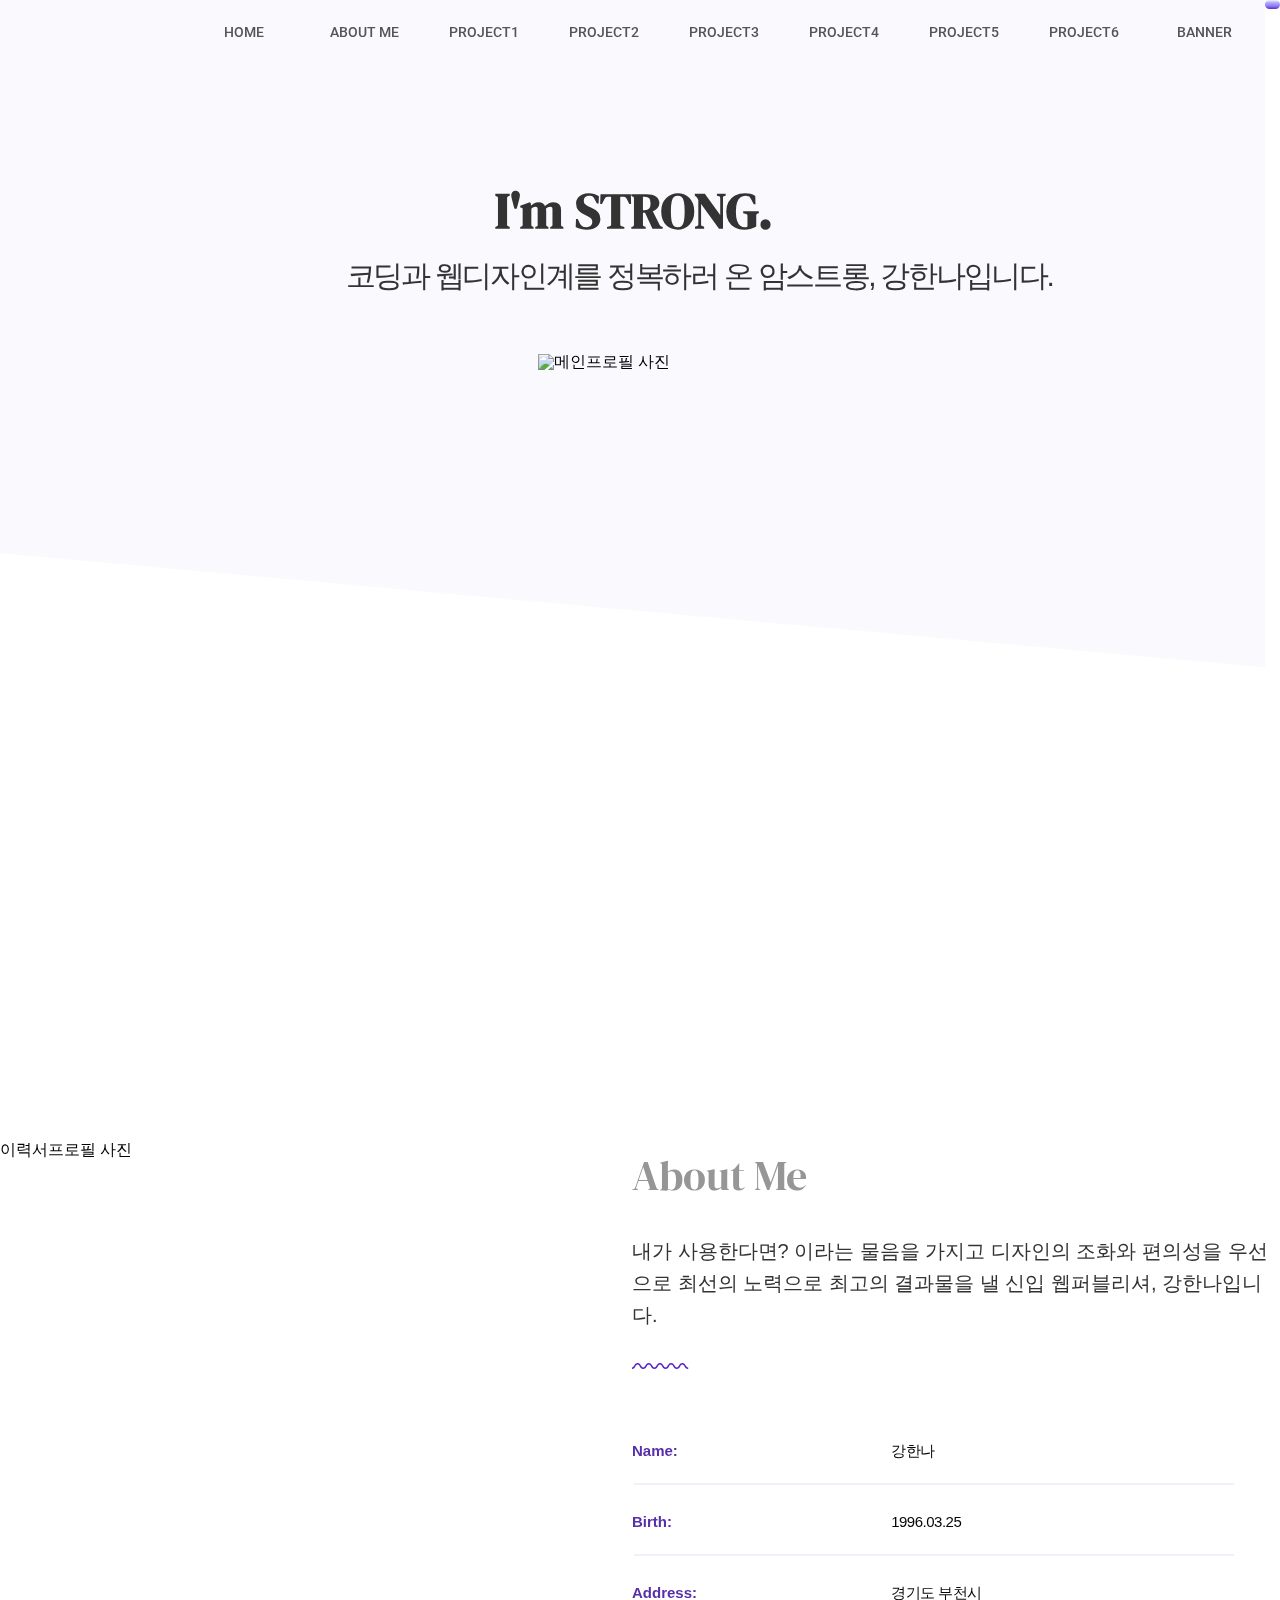
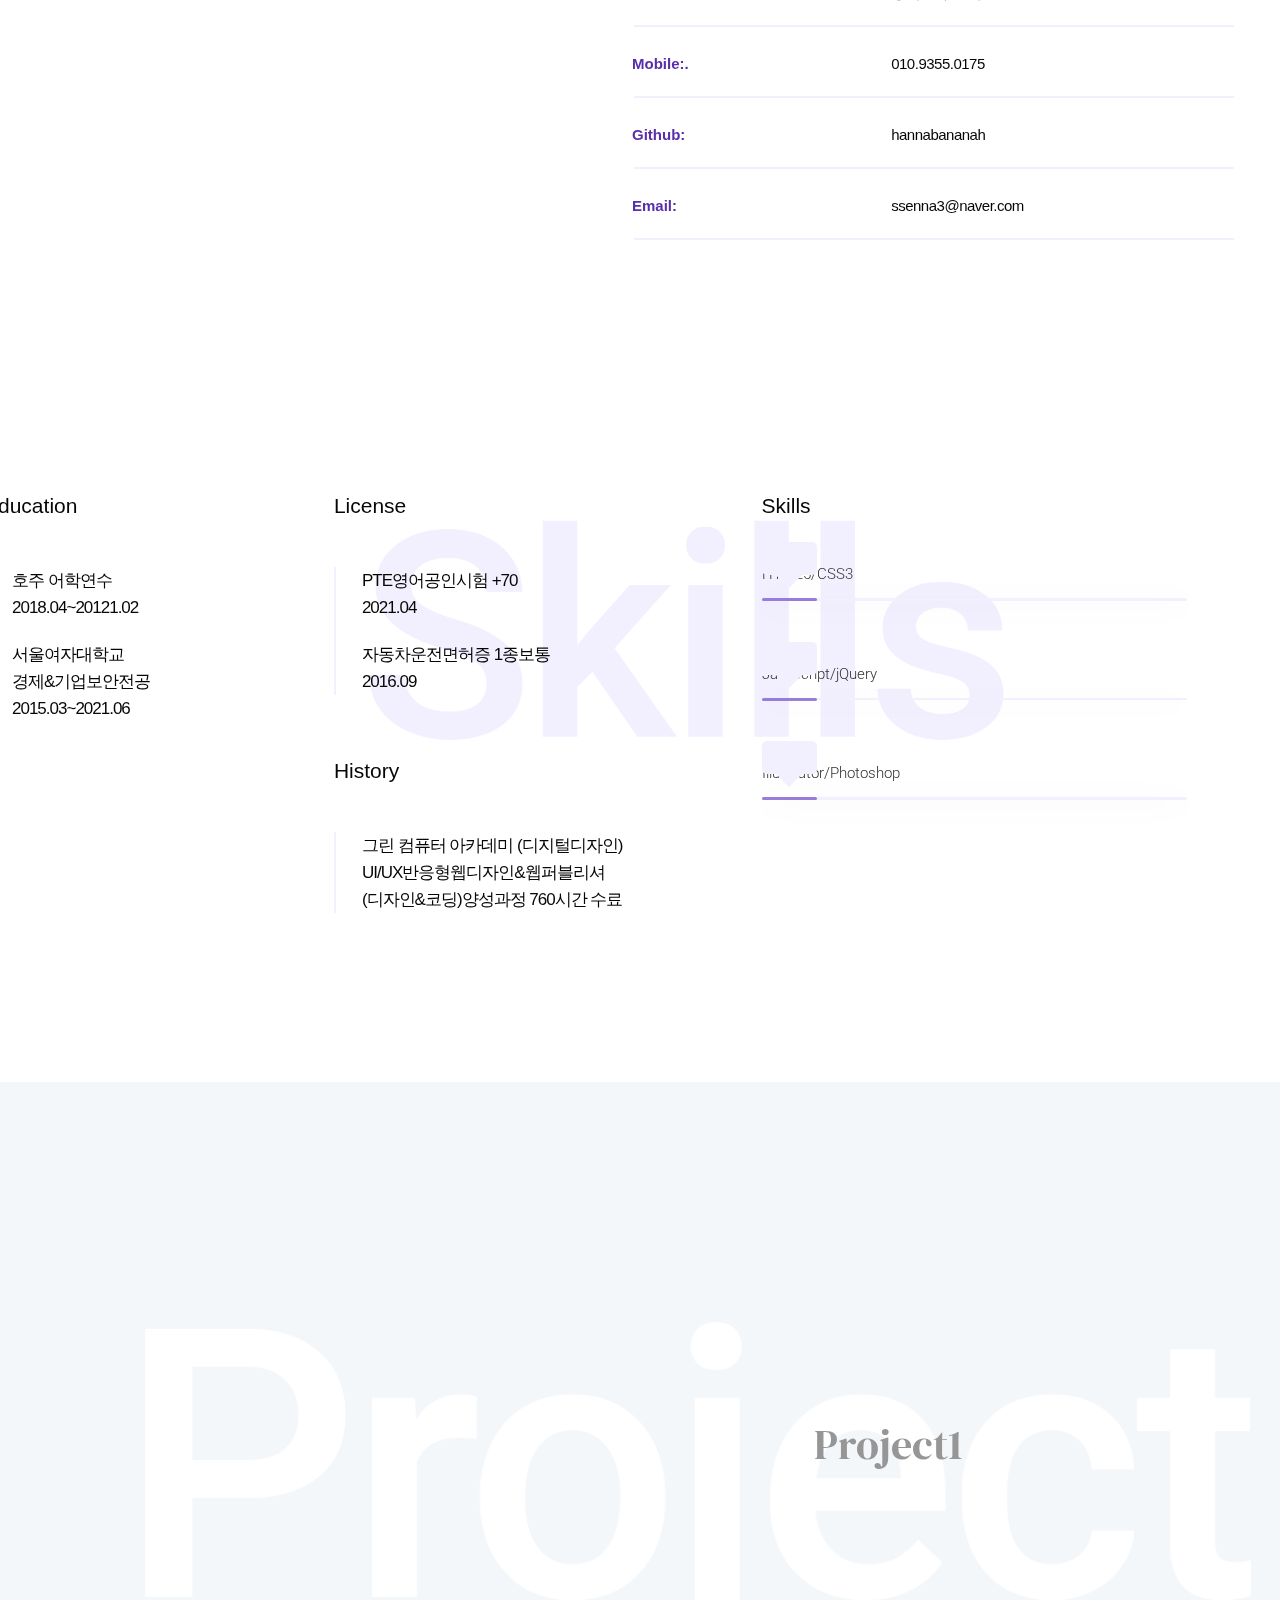
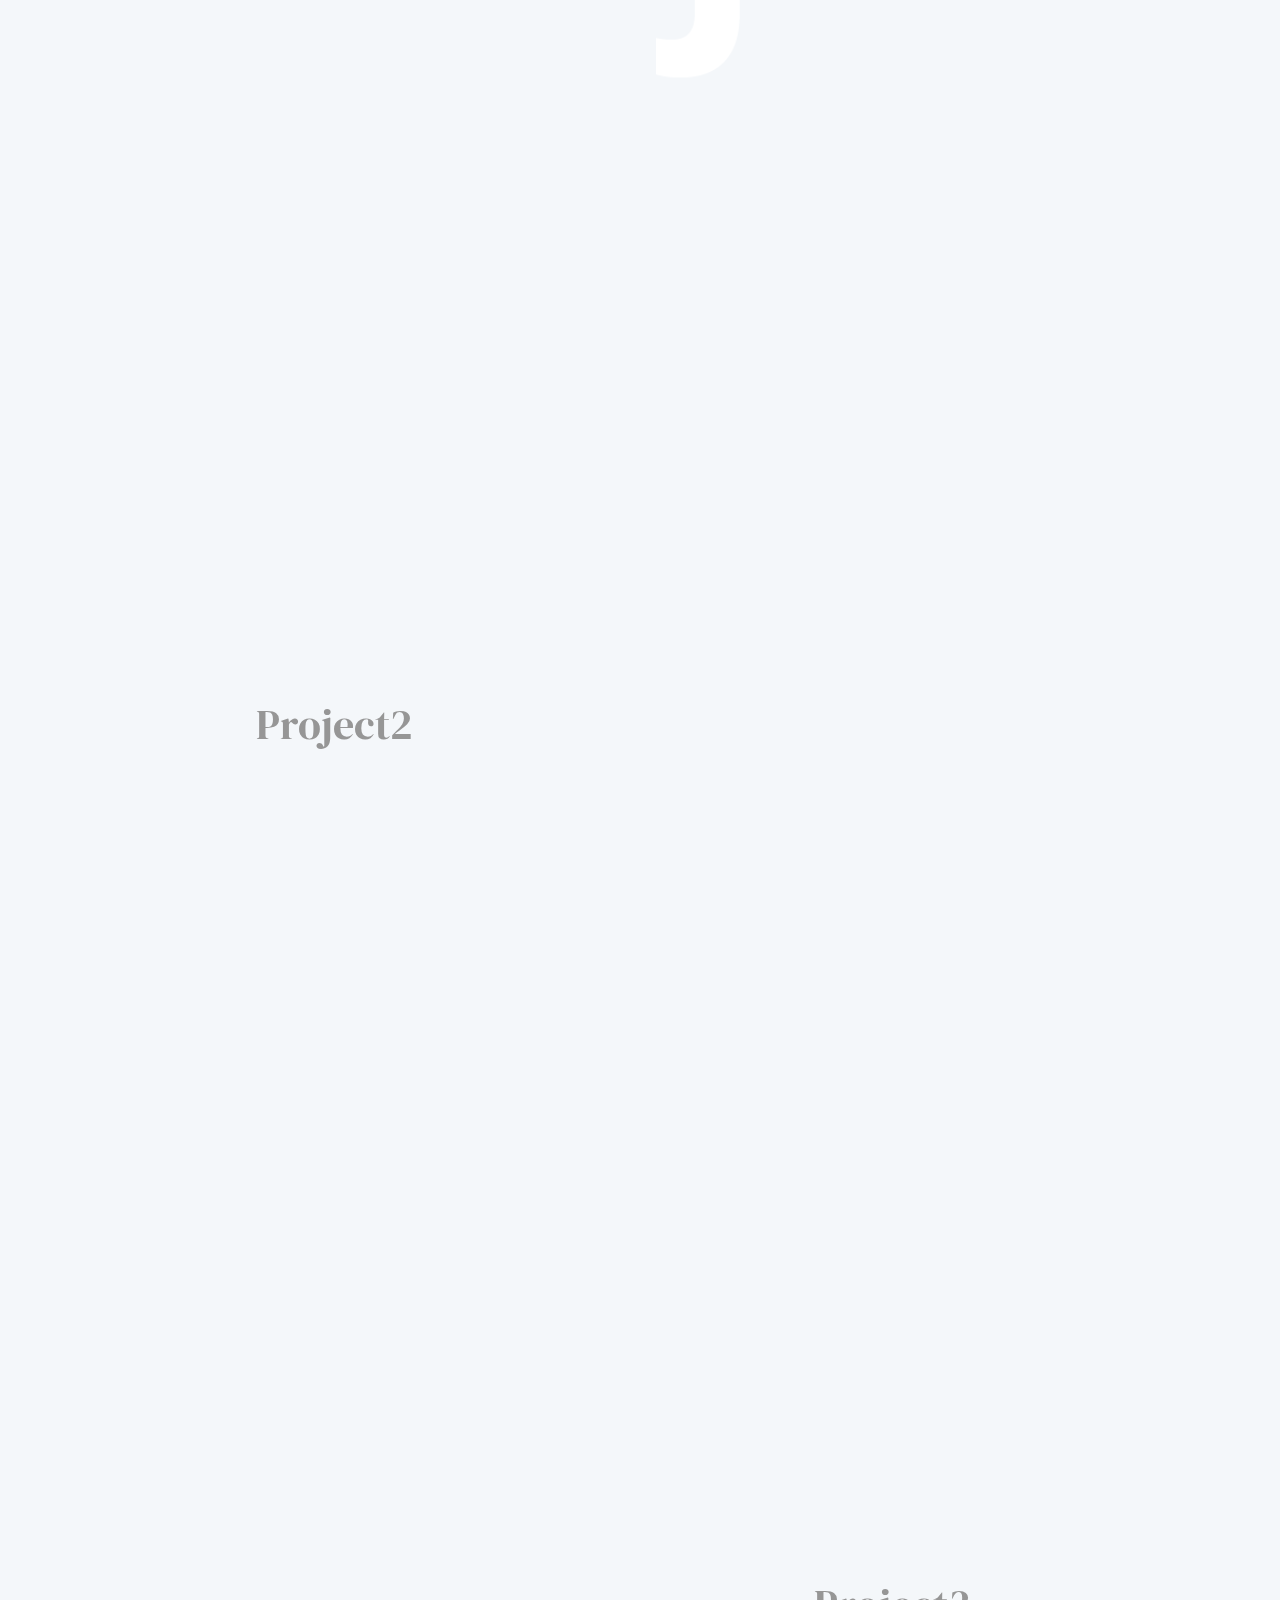
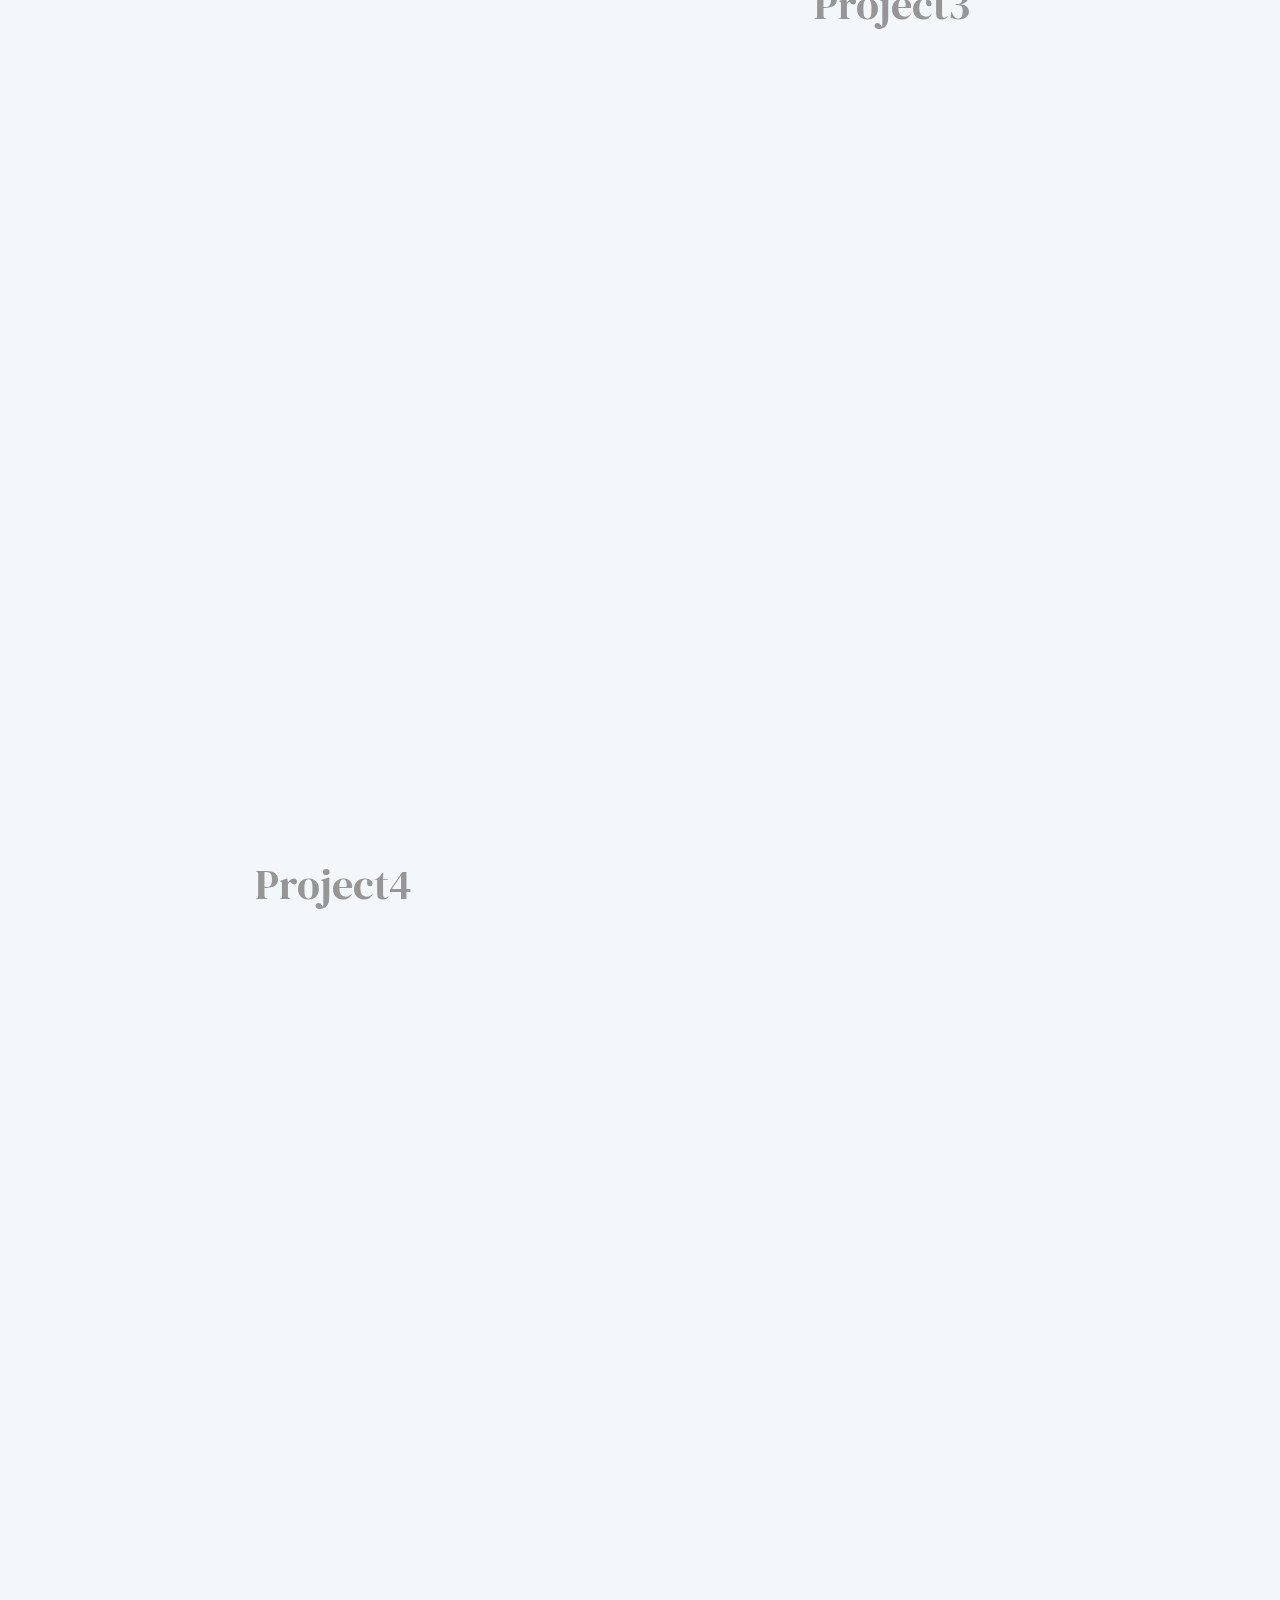
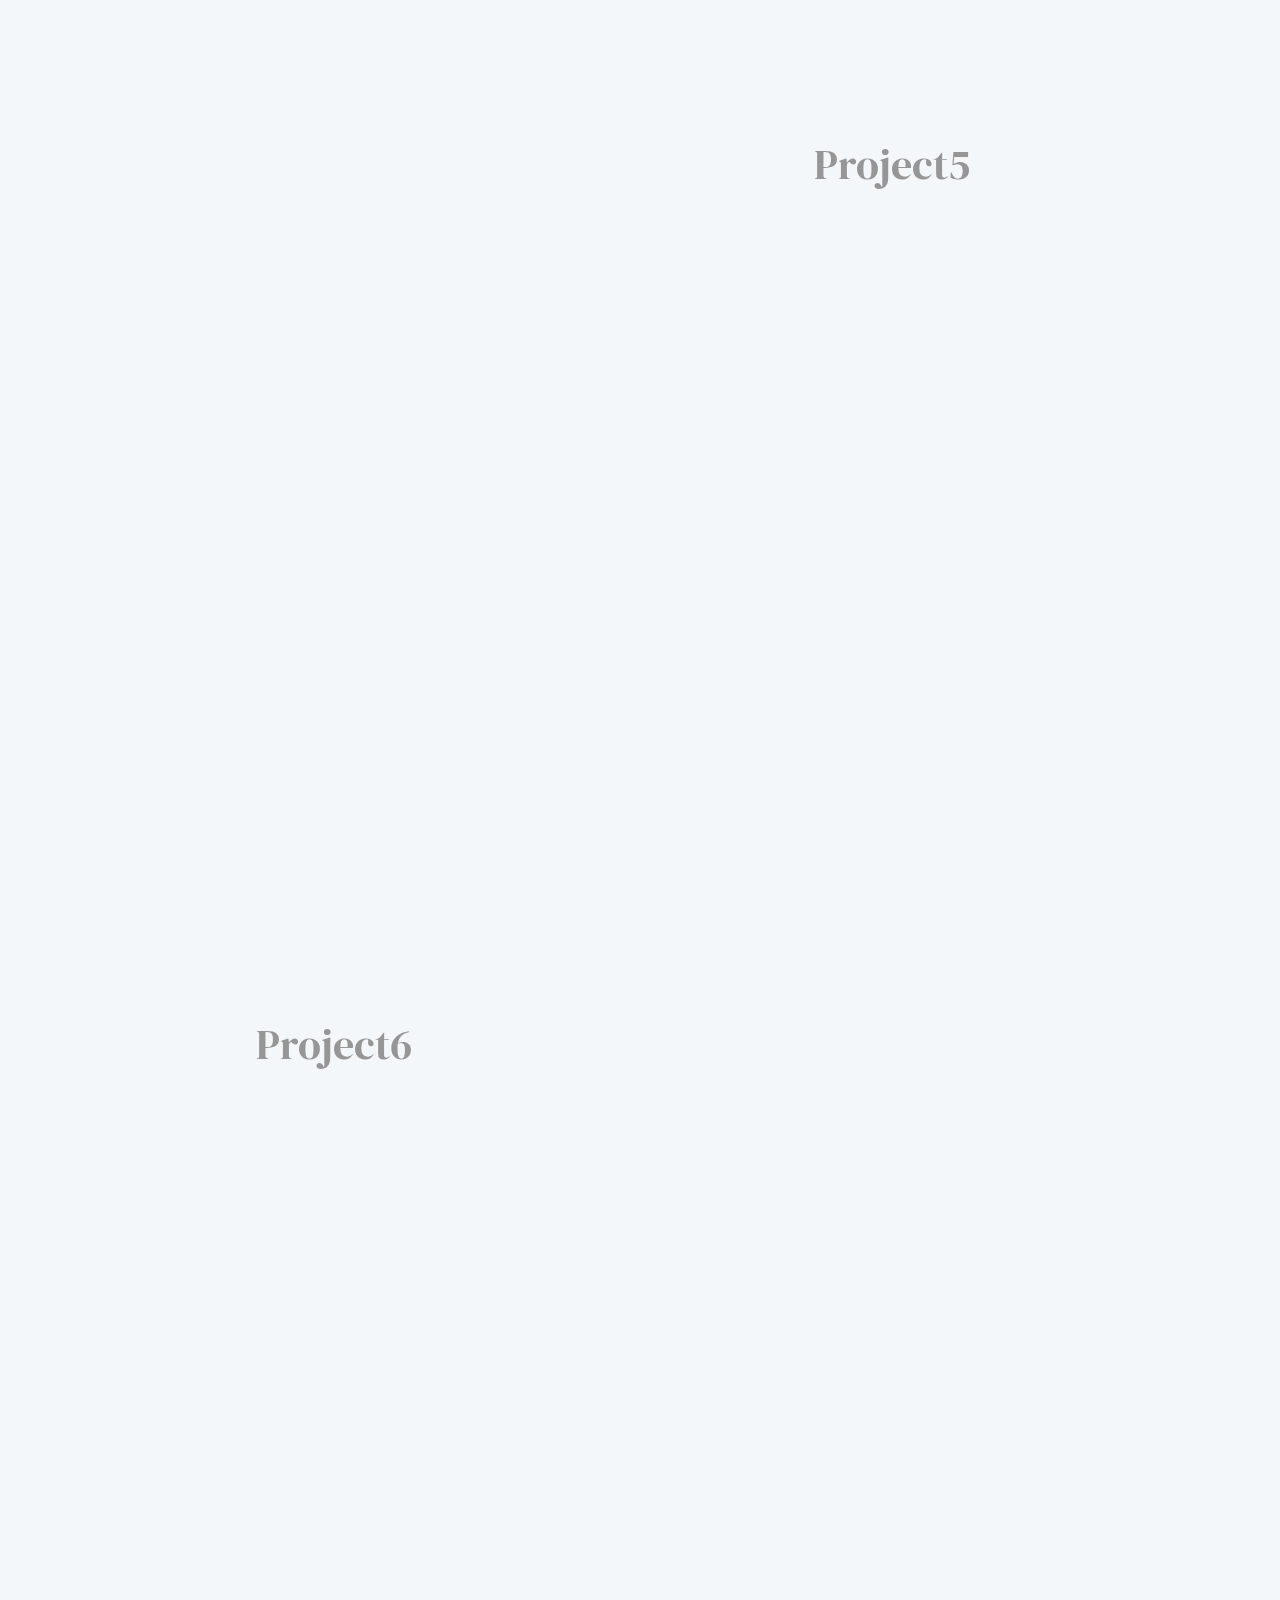
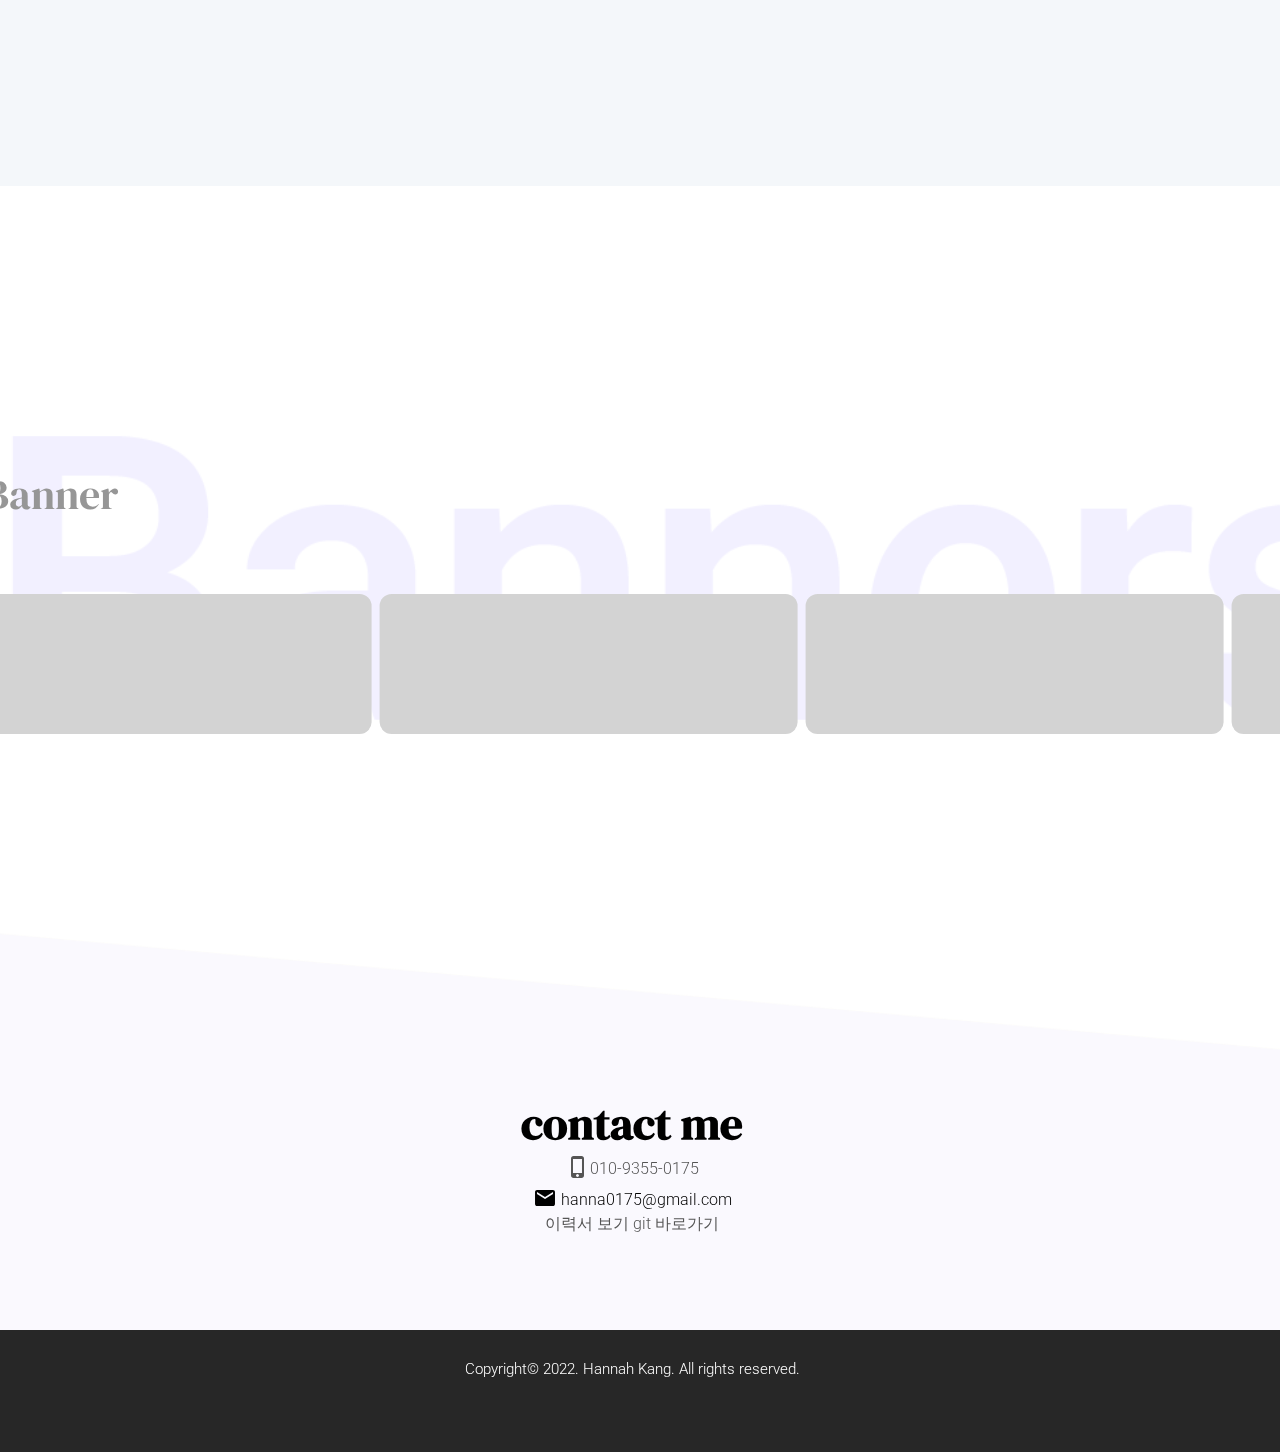
==== commit dee46f68: "restructure" ====
--- a/index.html
+++ b/index.html
@@ -36,7 +36,7 @@
     <link href="https://fonts.googleapis.com/css2?family=DM+Serif+Display&display=swap" rel="stylesheet">
     <link href="https://fonts.googleapis.com/css2?family=Roboto:wght@300;400;500;700&display=swap" rel="stylesheet">
     <link href="https://fonts.googleapis.com/icon?family=Material+Icons" rel="stylesheet">
-	<link rel="shortcut icon" href="images/favicon.ico/favicon.ico" type="image/x-icon">
+    <link rel="shortcut icon" href="images/favicon.ico/favicon.ico" type="image/x-icon">
     <link rel="apple-touch-icon" sizes="57x57" href="images/favicon.ico/apple-icon-57x57.png">
     <link rel="apple-touch-icon" sizes="60x60" href="images/favicon.ico/apple-icon-60x60.png">
     <link rel="apple-touch-icon" sizes="72x72" href="images/favicon.ico/apple-icon-72x72.png">
@@ -217,14 +217,14 @@
                             <div class="left">
                                 <div class="mockup">
                                     <img src="images/mockupPC.png" alt="데스크탑 목업 이미지" class="computer">
-                                    <a href="http://ssenna3.dothome.co.kr/project/project1/Uljin/" class="hidden" target="_blank">
+                                    <a href="http://ssenna1.dothome.co.kr" class="hidden" target="_blank">
                                         <img src="images/Uljin.jpeg" alt="울진군문화관광프로젝트PC화면">
                                     </a>
                                     <div class="computer"></div>
                                 </div>
                                 <div class="mockup2">
                                     <img src="images/mockupphone.png" alt="서브PC 목업 이미지" class="데스크탑 목업 이미지2">
-                                    <a href="http://ssenna3.dothome.co.kr/project/project1/Uljin/" class="hidden" target="_blank">
+                                    <a href="http://ssenna1.dothome.co.kr" class="hidden" target="_blank">
                                         <img src="images//UljinAdaptivepng.png" alt="울진군문화관광프로젝트PHONE화면"></a>
                                     <div class="phone"></div>
                                 </div>
@@ -253,7 +253,12 @@
                                     <img class="logo logo1 fr" src="images/css.png" alt="css 로고">
                                     <img class="logo logo1 fr" src="images/html.png" alt="html 로고">
                                 </div>
-                                <span class="epilog"><a href="http://ssenna3.dothome.co.kr/project/project1/Uljin/" target="_blank">제작사이트 바로가기</a></span>
+                                <span class="epilog"><a href="http://ssenna11.dothome.co.kr" target="_blank">메인페이지
+                                        바로가기</a>&nbsp;&nbsp;&nbsp;<a href="http://ssenna11.dothome.co.kr/sub.html"
+                                        target="_blank">서브페이지 바로가기</a></span>
+                                <span class="epilog"><a href="pdf/Hannah_UlJinProjectProposal.pdf" target="_blank">기획서
+                                        바로가기</a>&nbsp;&nbsp;&nbsp;<a href="https://github.com/hannabananah/Project1"
+                                        target="_blank">깃허브 바로가기</a></span>
                             </div>
                         </div>
                     </div>
@@ -282,27 +287,32 @@
                                     <img class="logo logo1 fl" src="images/css.png" alt="css 로고">
                                     <img class="logo logo1 fl" src="images/js.png" alt="Javascript 로고">
                                 </div>
-                                <span class="epilog"><a href="http://ssenna3.dothome.co.kr/project/project3/Delmonte/" target="_blank">제작사이트 바로가기</a></span>
+                                <span class="epilog"><a href="http://ssenna22.dothome.co.kr" target="_blank">메인페이지
+                                        바로가기</a>&nbsp;&nbsp;&nbsp;<a href="http://ssenna22.dothome.co.kr/sub1.html" target="_blank">서브페이지1
+                                        바로가기</a>&nbsp;&nbsp;&nbsp;<a href="http://ssenna22.dothome.co.kr/sub2.html" target="_blank">서브페이지2
+                                        바로가기</a></span>
+                                <span class="epilog"><a href="https://github.com/hannabananah/Project3"
+                                        target="_blank">깃허브 바로가기</a></span>
                             </div>
                         </div>
                         <div class="right_area2">
                             <div class="right">
                                 <div class="mockup">
                                     <img src="images/mockupPC.png" alt="데스크탑 목업 이미지" class="computer">
-                                    <a href="http://ssenna3.dothome.co.kr/project/project3/Delmonte/" class="hidden" target="_blank">
+                                    <a href="http://ssenna2.dothome.co.kr" class="hidden" target="_blank">
                                         <img src="images/DelMonte1.jpeg" alt="델몬트PC화면">
                                     </a>
                                     <div class="computer"></div>
                                 </div>
                                 <div class="mockup2">
                                     <img src="images/mockupphone.png" alt="핸드폰 목업 이미지" class="phone">
-                                    <a href="http://ssenna3.dothome.co.kr/project/project3/Delmonte/" class="hidden" target="_blank">
+                                    <a href="http://ssenna2.dothome.co.kr/sub1.html" class="hidden" target="_blank">
                                         <img src="images/DelMonte-Phone.png" alt="델몬트PHONE화면"></a>
                                     <div class="phone"></div>
                                 </div>
                                 <div class="mockup3">
                                     <img src="images/mockuptablet.png" alt="태블릿목업 이미지" class="tablet">
-                                    <a href="http://ssenna3.dothome.co.kr/project/project3/Delmonte/" class="hidden" target="_blank">
+                                    <a href="http://ssenna2.dothome.co.kr/sub2.html" class="hidden" target="_blank">
                                         <img src="images/DelMonte-Tablet.png" alt="델몬트TABLET화면"></a>
                                     <div class="tablet"></div>
                                 </div>
@@ -313,25 +323,17 @@
                 <section id="project3" class="section">
                     <div class="container">
                         <div class="left_area1">
-                            <div class="project3_left">
-                                <div class="mockup">
-                                    <img src="images/mockupPC.png" alt="데스크탑 목업 이미지" class="computer">
-                                    <a href="http://ssenna3.dothome.co.kr/project/AnhLab/" class="hidden" target="_blank">
-                                        <img src="images/AnhLab-PC.png" alt="안랩프로젝트PC화면">
-                                    </a>
-                                    <div class="computer"></div>
+                            <div class="right">
+                                <div class="app_area">
+                                    <a href="https://www.figma.com/proto/EkgAyYyj3XtvrTt8N7pR6A/%EB%8C%95%EB%8C%95%EC%9E%85%EC%9E%A5-%EC%95%B1?node-id=189%3A2978&scaling=scale-down-width&page-id=189%3A2975&starting-point-node-id=189%3A2978"
+                                        target="_blank"><img src="images/app-preview.gif" alt="댕댕입장 앱 시현"
+                                            class="app_gif"></a>
                                 </div>
                                 <div class="mockup2">
-                                    <img src="images/mockupphone.png" alt="핸드폰 목업 이미지" class="phone">
-                                    <a href="http://ssenna3.dothome.co.kr/project/AnhLab/" class="hidden" target="_blank">
-                                        <img src="images/AnhLab-Phone.png" alt="안랩프로젝트PHONE화면"></a>
+                                    <div class="crop"><iframe
+                                            src="https://www.figma.com/embed?embed_host=share&url=https%3A%2F%2Fwww.figma.com%2Fproto%2FEkgAyYyj3XtvrTt8N7pR6A%2F%25EB%258C%2595%25EB%258C%2595%25EC%259E%2585%25EC%259E%25A5-%25EC%2595%25B1%3Fnode-id%3D189%253A2978%26scaling%3Dscale-down-width%26page-id%3D189%253A2975%26starting-point-node-id%3D189%253A2978"></iframe>
+                                    </div>
                                     <div class="phone"></div>
-                                </div>
-                                <div class="mockup3">
-                                    <img src="images/mockuptablet.png" alt="태블릿목업 이미지" class="tablet">
-                                    <a href="http://ssenna3.dothome.co.kr/project/AnhLab/" class="hidden" target="_blank">
-                                        <img src="images/AnhLab-Tablet.png" alt="안랩프로젝트ABLET화면"></a>
-                                    <div class="tablet"></div>
                                 </div>
                             </div>
                         </div>
@@ -344,22 +346,24 @@
                                 </div>
                             </div>
                             <div class="project_info project_info1">
-                                <span class="project_title">AnhLab</span>
-                                <span class="webpage">반응형 웹페이지</span>
+                                <span class="project_title">댕댕입장</span>
+                                <span class="webpage">Figma 앱</span>
                                 <span class="during">제작기간</span>
-                                <span class="during_date">3일</span>
+                                <span class="during_date">2주</span>
                                 <span class="descrip">header, section, footer 등의 Html 구조를 배우며 처음 작업한 프로젝트입니다.<br>관공서
                                     페이지인 만큼 구조가 단순하지 않아서 많은 시행착오를 겪었지만 웹표준을 준수한 사이트인 만큼 많은 것을 배울 수 있었습니다.<br>드롭다운 메뉴,
                                     슬라이더, 게시판 만들기 등 수업을 통해 배운 것을 적용했습니다.<br>다양한 구조와 짜임을 클론코딩을 하면서 익힐 수 있었습니다.</span>
                                 <span class="language">응용 프로그램</span>
                                 <div class="img_box">
-                                    <img class="logo logo2 fr" src="images/jq.png" alt="jq 로고">
-                                    <img class="logo logo1 fr" src="images/js.png" alt="Javascript 로고">
-                                    <img class="logo logo1 fr" src="images/css.png" alt="css 로고">
-                                    <img class="logo logo1 fr" src="images/html.png" alt="html 로고">
+                                    <img class="logo logo1 fr" src="images/FIGMA.png" alt="figma 로고">
+                                    <img class="logo logo1 fr" src="images/Ps.png" alt="photoshop 로고">
                                 </div>
                                 <span class="epilog"><a
-                                        href="http://ssenna3.dothome.co.kr/project/AnhLab/" target="_blank">제작사이트 바로가기</a></span>
+                                        href="https://www.figma.com/file/EkgAyYyj3XtvrTt8N7pR6A/%EB%8C%95%EB%8C%95%EC%9E%85%EC%9E%A5-%EC%95%B1?node-id=189%3A2975"
+                                        target="_blank">제작사이트 바로가기</a></span>
+                                <span class="epilog"><a href="pdf/App-ProjectProposal.pdf" target="_blank">기획서
+                                        바로가기</a>
+                                </span>
                             </div>
                         </div>
                     </div>
@@ -375,10 +379,10 @@
                                 </div>
                             </div>
                             <div class="project_info project_info2">
-                                <span class="project_title">ETUDE</span>
+                                <span class="project_title">AnhLab</span>
                                 <span class="webpage webpage2">반응형 웹페이지</span>
                                 <span class="during">제작기간</span>
-                                <span class="during_date">2일</span>
+                                <span class="during_date">3일</span>
                                 <span class="descrip">header, section, footer 등의 Html 구조를 배우며 처음 작업한 프로젝트입니다.<br>관공서
                                     페이지인 만큼 구조가 단순하지 않아서 많은 시행착오를 겪었지만 웹표준을 준수한 사이트인 만큼 많은 것을 배울 수 있었습니다.<br>드롭다운 메뉴,
                                     슬라이더, 게시판 만들기 등 수업을 통해 배운 것을 적용했습니다.<br>다양한 구조와 짜임을 클론코딩을 하면서 익힐 수 있었습니다.</span>
@@ -387,29 +391,34 @@
                                     <img class="logo logo1 fl" src="images/html.png" alt="html 로고">
                                     <img class="logo logo1 fl" src="images/css.png" alt="css 로고">
                                     <img class="logo logo1 fl" src="images/js.png" alt="Javascript 로고">
-                                </div>
-                                <span class="epilog"><a href="http://ssenna3.dothome.co.kr/project/ETUDE/" target="_blank">제작사이트 바로가기</a></span>
+                                    <img class="logo logo2 fl" src="images/jq.png" alt="jq 로고">
+                                </div>
+                                <span class="epilog"><a href="http://ssenna4.dothome.co.kr" target="_blank">제작사이트
+                                        바로가기</a></span>
+                                <span class="epilog"><a href="https://github.com/hannabananah/Project_AnhLab"
+                                        target="_blank">깃허브 바로가기</a>
+                                </span>
                             </div>
                         </div>
                         <div class="right_area2">
                             <div class="right">
                                 <div class="mockup">
                                     <img src="images/mockupPC.png" alt="데스크탑 목업 이미지" class="computer">
-                                    <a href="http://ssenna3.dothome.co.kr/project/ETUDE/" class="hidden"target="_blank" >
-                                        <img src="images/ETUDE-PC.jpeg" alt="에뛰드PC화면">
+                                    <a href="http://ssenna4.dothome.co.kr" class="hidden" target="_blank">
+                                        <img src="images/AnhLab-PC.png" alt="안랩프로젝트PC화면">
                                     </a>
                                     <div class="computer"></div>
                                 </div>
                                 <div class="mockup2">
                                     <img src="images/mockupphone.png" alt="핸드폰 목업 이미지" class="phone">
-                                    <a href="http://ssenna3.dothome.co.kr/project/ETUDE/" class="hidden" target="_blank">
-                                        <img src="images/ETUDE-Phone.jpeg" alt="에뛰드PHONE화면"></a>
+                                    <a href="http://ssenna4.dothome.co.kr" class="hidden" target="_blank">
+                                        <img src="images/AnhLab-Phone.png" alt="안랩프로젝트PHONE화면"></a>
                                     <div class="phone"></div>
                                 </div>
                                 <div class="mockup3">
                                     <img src="images/mockuptablet.png" alt="태블릿목업 이미지" class="tablet">
-                                    <a href="http://ssenna3.dothome.co.kr/project/ETUDE/" class="hidden" target="_blank">
-                                        <img src="images/ETUDE-Tablet.jpeg" alt="에뛰드TABLET화면"></a>
+                                    <a href="http://ssenna4.dothome.co.kr" class="hidden" target="_blank">
+                                        <img src="images/AnhLab-Tablet.png" alt="안랩프로젝트ABLET화면"></a>
                                     <div class="tablet"></div>
                                 </div>
                             </div>
@@ -458,7 +467,8 @@
                                     <img class="logo logo1 fr" src="images/css.png" alt="css 로고">
                                     <img class="logo logo1 fr" src="images/html.png" alt="html 로고">
                                 </div>
-                                <span class="epilog"><a href="https://hannabananah.github.io/movie_app" target="_blank">제작사이트 바로가기</a></span>
+                                <span class="epilog"><a href="https://hannabananah.github.io/movie_app"
+                                        target="_blank">제작사이트 바로가기</a></span>
                             </div>
                         </div>
                     </div>
@@ -474,29 +484,45 @@
                                 </div>
                             </div>
                             <div class="project_info project_info2">
-                                <span class="project_title">댕댕입장</span>
-                                <span class="webpage webpage2">Figma 앱</span>
+                                <span class="project_title">ETUDE</span>
+                                <span class="webpage webpage2">반응형 웹페이지</span>
                                 <span class="during">제작기간</span>
-                                <span class="during_date">2주</span>
+                                <span class="during_date">2일</span>
                                 <span class="descrip">header, section, footer 등의 Html 구조를 배우며 처음 작업한 프로젝트입니다.<br>관공서
                                     페이지인 만큼 구조가 단순하지 않아서 많은 시행착오를 겪었지만 웹표준을 준수한 사이트인 만큼 많은 것을 배울 수 있었습니다.<br>드롭다운 메뉴,
                                     슬라이더, 게시판 만들기 등 수업을 통해 배운 것을 적용했습니다.<br>다양한 구조와 짜임을 클론코딩을 하면서 익힐 수 있었습니다.</span>
                                 <span class="language">응용 프로그램</span>
                                 <div class="img_box">
-                                    <img class="logo logo1 fl" src="images/FIGMA.png" alt="figma 로고">
-                                    <img class="logo logo1 fl" src="images/Ps.png" alt="photoshop 로고">
-                                </div>
-                                <span class="epilog"><a href="# target="_blank">제작사이트 바로가기</a></span>
+                                    <img class="logo logo1 fl" src="images/html.png" alt="html 로고">
+                                    <img class="logo logo1 fl" src="images/css.png" alt="css 로고">
+                                    <img class="logo logo1 fl" src="images/js.png" alt="Javascript 로고">
+                                </div>
+                                <span class="epilog"><a href="http://ssenna44.dothome.co.kr" target="_blank">제작사이트
+                                        바로가기</a></span>
+                                <span class="epilog"><a href="https://github.com/hannabananah/Project_ETUDE"
+                                        target="_blank">제작사이트 바로가기</a></span>
                             </div>
                         </div>
                         <div class="right_area2">
                             <div class="right">
-                                <div class="app_area">
-                                    <img src="images/app-preview.gif" alt="댕댕입장 앱 시현" class="app_gif">
+                                <div class="mockup">
+                                    <img src="images/mockupPC.png" alt="데스크탑 목업 이미지" class="computer">
+                                    <a href="http://ssenna44.dothome.co.kr" class="hidden" target="_blank">
+                                        <img src="images/ETUDE-PC.jpeg" alt="에뛰드PC화면">
+                                    </a>
+                                    <div class="computer"></div>
                                 </div>
                                 <div class="mockup2">
-                                    <div class="crop"><iframe src="https://www.figma.com/embed?embed_host=share&url=https%3A%2F%2Fwww.figma.com%2Fproto%2FEkgAyYyj3XtvrTt8N7pR6A%2FStyle-Guide%3Fnode-id%3D189%253A2978%26scaling%3Dscale-down-width%26page-id%3D189%253A2975%26starting-point-node-id%3D189%253A2978" allowfullscreen></iframe></div>
+                                    <img src="images/mockupphone.png" alt="핸드폰 목업 이미지" class="phone">
+                                    <a href="http://ssenna44.dothome.co.kr" class="hidden" target="_blank">
+                                        <img src="images/ETUDE-Phone.jpeg" alt="에뛰드PHONE화면"></a>
                                     <div class="phone"></div>
+                                </div>
+                                <div class="mockup3">
+                                    <img src="images/mockuptablet.png" alt="태블릿목업 이미지" class="tablet">
+                                    <a href="http://ssenna44.dothome.co.kr" class="hidden" target="_blank">
+                                        <img src="images/ETUDE-Tablet.jpeg" alt="에뛰드TABLET화면"></a>
+                                    <div class="tablet"></div>
                                 </div>
                             </div>
                         </div>
@@ -726,7 +752,8 @@
                             <li>
                                 <div class="contact_btns">
                                     <a href="pdf//HannahKang_resume.pdf" class="button" target="_blank">이력서 보기</a>
-                                    <a href="https://github.com/hannabananah" class="button" target="_blank">git 바로가기</a>
+                                    <a href="https://github.com/hannabananah" class="button" target="_blank">git
+                                        바로가기</a>
                                 </div>
                             </li>
                         </ul>
--- a/css/main.css
+++ b/css/main.css
@@ -31,7 +31,6 @@
   animation: fadein 2.5s ease-out alternate both;
   animation-delay: 0.5s;
 }
-
 #main .profile {
   position: absolute;
   top: 354px;
@@ -424,10 +423,10 @@
   position: relative;
   top: 5px;
 }
-#project .epilog {
+#project .epilog a{
   font-family: "Noto Sans KR", "맑은고딕", sans-serif;
   font-size: 14px;
-  color: #969696;
+  color: #5722cd;
   padding-top: 2rem;
 }
 /* Project1 Scroll Animation */
@@ -567,391 +566,13 @@
   opacity: 1;
 }
 /* project3 */
-/* project3 mockup PC */
-#project3 .mockup {
-  display: inline-block;
-  width: 842px;
-  height: 455px;
-  position: absolute;
-  top: 170px;
-  left: -14px;
-}
-
-#project3 .mockup .computer {
-  position: absolute;
-  width: 100%;
-}
-
-#project3 .mockup a.hidden {
-  display: block;
-  width: 87%;
-  height: 84%;
-  position: absolute;
-  overflow: hidden;
-  top: 25px;
-  left: 57px;
-}
-
-/* project3 mockup Phone */
-#project3 .mockup2 {
-  display: inline-block;
-  width: 135px;
-  height: 270px;
-  position: absolute;
-  top: 373px;
-  left: 685px;
-}
-
-#project3 .mockup2 .phone {
-  position: absolute;
-  width: 100%;
-}
-
-#project3 .mockup2 a.hidden {
-  display: block;
-  width: 95%;
-  height: 104%;
-  position: absolute;
-  overflow: hidden;
-  top: 2px;
-  left: 3.5px;
-  border-radius: 10px;
-}
-/* project3 mockup Tablet */
-#project3 .mockup3 {
-  display: inline-block;
-  width: 401px;
-  height: 280px;
-  position: absolute;
-  top: 352px;
-  right: 503px;
-}
-
-#project3 .mockup3 .tablet {
-  position: absolute;
-  width: 100%;
-}
-
-#project3 .mockup3 a.hidden {
-  display: block;
-  width: 94%;
-  height: 100.5%;
-  position: absolute;
-  overflow: hidden;
-  top: 13px;
-  left: 13.5px;
-}
-
-/* Project3 Scroll Animation */
-#project .project3_left {
-  position: absolute;
-  opacity: 0;
-  transform: translateY(200px);
-  transition: all 4s 1.2s cubic-bezier(0, 0.66, 0.38, 1.01);
-  width: 100%;
-}
-
-#project .project3_left.in {
-  transform: translateY(0px);
-  opacity: 1;
-}
-
-#project .project_right {
-  position: absolute;
-  right: 0;
-  width: 40%;
-}
-
-#project3 .project_title {
-  position: relative;
-  opacity: 0;
-  transform: translateY(200px);
-  transition: all 4s 0.4s cubic-bezier(0, 0.66, 0.38, 1.01);
-}
-#project3 .webpage {
-  position: relative;
-  opacity: 0;
-  transform: translateY(200px);
-  transition: all 4s 0.5s cubic-bezier(0, 0.66, 0.38, 1.01);
-}
-#project3 .during {
-  position: relative;
-  opacity: 0;
-  transform: translateY(200px);
-  transition: all 4s 0.6s cubic-bezier(0, 0.66, 0.38, 1.01);
-}
-#project3 .during_date {
-  position: relative;
-  opacity: 0;
-  transform: translateY(200px);
-  transition: all 4s 0.7s cubic-bezier(0, 0.66, 0.38, 1.01);
-}
-#project3 .descrip {
-  position: relative;
-  opacity: 0;
-  transform: translateY(200px);
-  transition: all 4s 0.8s cubic-bezier(0, 0.66, 0.38, 1.01);
-}
-#project3 .language {
-  position: relative;
-  opacity: 0;
-  transform: translateY(200px);
-  transition: all 4s 0.9s cubic-bezier(0, 0.66, 0.38, 1.01);
-}
-#project3 .logo {
-  position: relative;
-  opacity: 0;
-  transform: translateY(200px);
-  transition: all 4s 0.9s cubic-bezier(0, 0.66, 0.38, 1.01);
-}
-#project3 .epilog {
-  position: relative;
-  opacity: 0;
-  transform: translateY(200px);
-  transition: all 4s 1s cubic-bezier(0, 0.66, 0.38, 1.01);
-}
-#project3 .project_info *.show {
-  opacity: 1;
-  transform: translateY(0px);
-}
-
-/* project4 */
-/* project4 mockup PC */
-#project4 .mockup {
-  display: inline-block;
-  width: 842px;
-  height: 455px;
-  position: absolute;
-  top: 170px;
-}
-
-#project4 .mockup .computer {
-  position: absolute;
-  width: 100%;
-}
-
-#project4 .mockup a.hidden {
-  display: block;
-  width: 86.4%;
-  height: 83.5%;
-  position: absolute;
-  overflow: hidden;
-  top: 26.5px;
-  left: 58px;
-}
-
-/* project4 mockup Phone */
-#project4 .mockup2 {
-  display: inline-block;
-  width: 135px;
-  height: 270px;
-  position: absolute;
-  top: 404px;
-  right: -2px;
-}
-
-#project4 .mockup2 .phone {
-  position: absolute;
-  width: 100%;
-}
-
-#project4 .mockup2 a.hidden {
-  display: block;
-  width: 95%;
-  height: 104%;
-  position: absolute;
-  overflow: hidden;
-  top: 2px;
-  left: 4px;
-  border-radius: 10px;
-}
-
-/* project4 mockup Tablet */
-#project4 .mockup3 {
-  display: inline-block;
-  width: 401px;
-  height: 280px;
-  position: absolute;
-  top: 397px;
-  right: 489px;
-}
-
-#project4 .mockup3 .tablet {
-  position: absolute;
-  width: 100%;
-}
-
-#project4 .mockup3 a.hidden {
-  display: block;
-  width: 93%;
-  height: 100%;
-  position: absolute;
-  overflow: hidden;
-  top: 14px;
-  left: 13.5px;
-}
-
-/* Project4 Scroll Animation */
-
-#project .right {
-  position: absolute;
-  opacity: 0;
-  transform: translateY(200px) scaleY(0);
-  transform-origin: 0 0;
-  transition: all 2s 0.4s cubic-bezier(0, 0.66, 0.38, 1.01);
-  width: 100%;
-}
-
-#project .right.in {
-  opacity: 1;
-  transform: translateY(0px) scaleY(1);
-}
-
-#project4 .project_info * {
-  opacity: 0;
-  transform: translateY(200px) scaleY(0);
-  transform-origin: 0 0;
-  transition: all 2s 0.4s cubic-bezier(0, 0.66, 0.38, 1.01);
-}
-
-#project4 .project_info *.show {
-  transform: translateY(0px) scaleY(1);
-  opacity: 1;
-}
-/* project5 */
-/* project5 mockup PC */
-#project5 .mockup {
-  display: inline-block;
-  width: 842px;
-  height: 455px;
-  position: absolute;
-  top: 170px;
-  left: -14px;
-}
-
-#project5 .mockup .computer {
-  position: absolute;
-  width: 100%;
-}
-
-#project5 .mockup a.hidden {
-  display: block;
-  width: 87%;
-  height: 84%;
-  position: absolute;
-  overflow: hidden;
-  top: 25px;
-  left: 57px;
-}
-
-/* project5 mockup Phone */
-#project5 .mockup2 {
-  display: inline-block;
-  width: 135px;
-  height: 270px;
-  position: absolute;
-  top: 373px;
-  left: 685px;
-}
-
-#project5 .mockup2 .phone {
-  position: absolute;
-  width: 100%;
-}
-
-#project5 .mockup2 a.hidden {
-  display: block;
-  width: 95%;
-  height: 104.5%;
-  position: absolute;
-  overflow: hidden;
-  top: 2px;
-  left: 2.5px;
-  border-radius: 10px;
-}
-
-/* Project5 Scroll Animation */
-#project .project5_left {
-  position: absolute;
-  opacity: 0;
-  transform: translateY(200px);
-  transition: all 4s 1.2s cubic-bezier(0, 0.66, 0.38, 1.01);
-  width: 100%;
-}
-
-#project .project5_left.in {
-  transform: translateY(0px);
-  opacity: 1;
-}
-
-#project .project_right {
-  position: absolute;
-  right: 0;
-  width: 40%;
-}
-
-#project5 .project_title {
-  position: relative;
-  opacity: 0;
-  transform: translateY(200px);
-  transition: all 4s 0.4s cubic-bezier(0, 0.66, 0.38, 1.01);
-}
-#project5 .webpage {
-  position: relative;
-  opacity: 0;
-  transform: translateY(200px);
-  transition: all 4s 0.5s cubic-bezier(0, 0.66, 0.38, 1.01);
-}
-#project5 .during {
-  position: relative;
-  opacity: 0;
-  transform: translateY(200px);
-  transition: all 4s 0.6s cubic-bezier(0, 0.66, 0.38, 1.01);
-}
-#project5 .during_date {
-  position: relative;
-  opacity: 0;
-  transform: translateY(200px);
-  transition: all 4s 0.7s cubic-bezier(0, 0.66, 0.38, 1.01);
-}
-#project5 .descrip {
-  position: relative;
-  opacity: 0;
-  transform: translateY(200px);
-  transition: all 4s 0.8s cubic-bezier(0, 0.66, 0.38, 1.01);
-}
-#project5 .language {
-  position: relative;
-  opacity: 0;
-  transform: translateY(200px);
-  transition: all 4s 0.9s cubic-bezier(0, 0.66, 0.38, 1.01);
-}
-#project5 .logo {
-  position: relative;
-  opacity: 0;
-  transform: translateY(200px);
-  transition: all 4s 0.9s cubic-bezier(0, 0.66, 0.38, 1.01);
-}
-#project5 .epilog {
-  position: relative;
-  opacity: 0;
-  transform: translateY(200px);
-  transition: all 4s 1s cubic-bezier(0, 0.66, 0.38, 1.01);
-}
-
-#project5 .project_info *.show {
-  opacity: 1;
-  transform: translateY(0px);
-}
-
-/* project6 */
-/* project6 preview App */
-#project6 .right_area2 {
+/* project3 preview App */
+#project3 .left_area1 {
   position: relative;
   width: 60%;
   padding-top: 150px;
 }
-#project6 .app_area {
+#project3 .app_area {
   display: inline-block;
   width: 210px;
   height: 444px;
@@ -960,14 +581,14 @@
   left: 0;
   padding-top: 57px;
 }
-#project6 .app_gif {
+#project3 .app_gif {
   border-top-left-radius: 25px;
   border-top-right-radius: 25px;
   border-bottom-right-radius: 25px;
   border-bottom-left-radius: 20px;
 }
-/* project6 mockup Phone */
-#project6 .mockup2 {
+/* project3 mockup Phone */
+#project3 .mockup2 {
   display: inline-block;
   width: 246px;
   height: 518px;
@@ -996,7 +617,341 @@
   height: 559px;
 }
 
+/* Project3 Scroll Animation */
+
+#project3 .project_info * {
+  opacity: 0;
+  transform: translateY(200px) scaleY(0);
+  transform-origin: 0 0;
+  transition: all 2s 0.4s cubic-bezier(0, 0.66, 0.38, 1.01);
+}
+
+#project3 .project_info *.show {
+  transform: translateY(0px) scaleY(1);
+  opacity: 1;
+}
+
+/* project4 */
+/* project4 mockup PC */
+#project4 .mockup {
+  display: inline-block;
+  width: 842px;
+  height: 455px;
+  position: absolute;
+  top: 170px;
+}
+
+#project4 .mockup .computer {
+  position: absolute;
+  width: 100%;
+}
+
+#project4 .mockup a.hidden {
+  display: block;
+  width: 86.5%;
+  height: 84%;
+  position: absolute;
+  overflow: hidden;
+  top: 25px;
+  left: 57px;
+}
+
+/* project4 mockup Phone */
+#project4 .mockup2 {
+  display: inline-block;
+  width: 135px;
+  height: 270px;
+  position: absolute;
+  top: 404px;
+  right: -2px;
+}
+
+#project4 .mockup2 .phone {
+  position: absolute;
+  width: 100%;
+}
+
+#project4 .mockup2 a.hidden {
+  display: block;
+  width: 95%;
+  height: 104%;
+  position: absolute;
+  overflow: hidden;
+  top: 2px;
+  left: 4px;
+  border-radius: 10px;
+}
+
+/* project4 mockup Tablet */
+#project4 .mockup3 {
+  display: inline-block;
+  width: 401px;
+  height: 280px;
+  position: absolute;
+  top: 397px;
+  right: 489px;
+}
+
+#project4 .mockup3 .tablet {
+  position: absolute;
+  width: 100%;
+}
+
+#project4 .mockup3 a.hidden {
+  display: block;
+  width: 94.5%;
+  height: 100.5%;
+  position: absolute;
+  overflow: hidden;
+  top: 13.5px;
+  left: 12px;
+}
+
+/* Project4 Scroll Animation */
+
+#project .right {
+  position: absolute;
+  opacity: 0;
+  transform: translateY(200px) scaleY(0);
+  transform-origin: 0 0;
+  transition: all 2s 0.4s cubic-bezier(0, 0.66, 0.38, 1.01);
+  width: 100%;
+}
+
+#project .right.in {
+  opacity: 1;
+  transform: translateY(0px) scaleY(1);
+}
+
+#project4 .project_info * {
+  opacity: 0;
+  transform: translateY(200px) scaleY(0);
+  transform-origin: 0 0;
+  transition: all 2s 0.4s cubic-bezier(0, 0.66, 0.38, 1.01);
+}
+
+#project4 .project_info *.show {
+  transform: translateY(0px) scaleY(1);
+  opacity: 1;
+}
+
+/* project5 */
+/* project5 mockup PC */
+#project5 .mockup {
+  display: inline-block;
+  width: 842px;
+  height: 455px;
+  position: absolute;
+  top: 170px;
+  left: -14px;
+}
+
+#project5 .mockup .computer {
+  position: absolute;
+  width: 100%;
+}
+
+#project5 .mockup a.hidden {
+  display: block;
+  width: 87%;
+  height: 84%;
+  position: absolute;
+  overflow: hidden;
+  top: 25px;
+  left: 57px;
+}
+
+/* project5 mockup Phone */
+#project5 .mockup2 {
+  display: inline-block;
+  width: 135px;
+  height: 270px;
+  position: absolute;
+  top: 373px;
+  left: 685px;
+}
+
+#project5 .mockup2 .phone {
+  position: absolute;
+  width: 100%;
+}
+
+#project5 .mockup2 a.hidden {
+  display: block;
+  width: 95%;
+  height: 104.5%;
+  position: absolute;
+  overflow: hidden;
+  top: 2px;
+  left: 2.5px;
+  border-radius: 10px;
+}
+
+/* Project5 Scroll Animation */
+#project .project5_left {
+  position: absolute;
+  opacity: 0;
+  transform: translateY(200px);
+  transition: all 4s 1.2s cubic-bezier(0, 0.66, 0.38, 1.01);
+  width: 100%;
+}
+
+#project .project5_left.in {
+  transform: translateY(0px);
+  opacity: 1;
+}
+
+#project .project_right {
+  position: absolute;
+  right: 0;
+  width: 40%;
+}
+
+#project5 .project_title {
+  position: relative;
+  opacity: 0;
+  transform: translateY(200px);
+  transition: all 4s 0.4s cubic-bezier(0, 0.66, 0.38, 1.01);
+}
+#project5 .webpage {
+  position: relative;
+  opacity: 0;
+  transform: translateY(200px);
+  transition: all 4s 0.5s cubic-bezier(0, 0.66, 0.38, 1.01);
+}
+#project5 .during {
+  position: relative;
+  opacity: 0;
+  transform: translateY(200px);
+  transition: all 4s 0.6s cubic-bezier(0, 0.66, 0.38, 1.01);
+}
+#project5 .during_date {
+  position: relative;
+  opacity: 0;
+  transform: translateY(200px);
+  transition: all 4s 0.7s cubic-bezier(0, 0.66, 0.38, 1.01);
+}
+#project5 .descrip {
+  position: relative;
+  opacity: 0;
+  transform: translateY(200px);
+  transition: all 4s 0.8s cubic-bezier(0, 0.66, 0.38, 1.01);
+}
+#project5 .language {
+  position: relative;
+  opacity: 0;
+  transform: translateY(200px);
+  transition: all 4s 0.9s cubic-bezier(0, 0.66, 0.38, 1.01);
+}
+#project5 .logo {
+  position: relative;
+  opacity: 0;
+  transform: translateY(200px);
+  transition: all 4s 0.9s cubic-bezier(0, 0.66, 0.38, 1.01);
+}
+#project5 .epilog {
+  position: relative;
+  opacity: 0;
+  transform: translateY(200px);
+  transition: all 4s 1s cubic-bezier(0, 0.66, 0.38, 1.01);
+}
+
+#project5 .project_info *.show {
+  opacity: 1;
+  transform: translateY(0px);
+}
+
+/* project6 */
+/* project6 mockup PC */
+#project6 .mockup {
+  display: inline-block;
+  width: 842px;
+  height: 455px;
+  position: absolute;
+  top: 170px;
+}
+
+#project6 .mockup .computer {
+  position: absolute;
+  width: 100%;
+}
+
+#project6 .mockup a.hidden {
+  display: block;
+  width: 86.4%;
+  height: 83.5%;
+  position: absolute;
+  overflow: hidden;
+  top: 26.5px;
+  left: 58px;
+}
+
+/* project6 mockup Phone */
+#project6 .mockup2 {
+  display: inline-block;
+  width: 135px;
+  height: 270px;
+  position: absolute;
+  top: 404px;
+  right: -2px;
+}
+
+#project6 .mockup2 .phone {
+  position: absolute;
+  width: 100%;
+}
+
+#project6 .mockup2 a.hidden {
+  display: block;
+  width: 95%;
+  height: 104%;
+  position: absolute;
+  overflow: hidden;
+  top: 2px;
+  left: 4px;
+  border-radius: 10px;
+}
+
+/* project6 mockup Tablet */
+#project6 .mockup3 {
+  display: inline-block;
+  width: 401px;
+  height: 280px;
+  position: absolute;
+  top: 397px;
+  right: 489px;
+}
+
+#project6 .mockup3 .tablet {
+  position: absolute;
+  width: 100%;
+}
+
+#project6 .mockup3 a.hidden {
+  display: block;
+  width: 93%;
+  height: 100%;
+  position: absolute;
+  overflow: hidden;
+  top: 14px;
+  left: 13.5px;
+}
+
 /* Project6 Scroll Animation */
+
+#project .right {
+  position: absolute;
+  opacity: 0;
+  transform: translateY(200px) scaleY(0);
+  transform-origin: 0 0;
+  transition: all 2s 0.4s cubic-bezier(0, 0.66, 0.38, 1.01);
+  width: 100%;
+}
+
+#project .right.in {
+  opacity: 1;
+  transform: translateY(0px) scaleY(1);
+}
 
 #project6 .project_info * {
   opacity: 0;
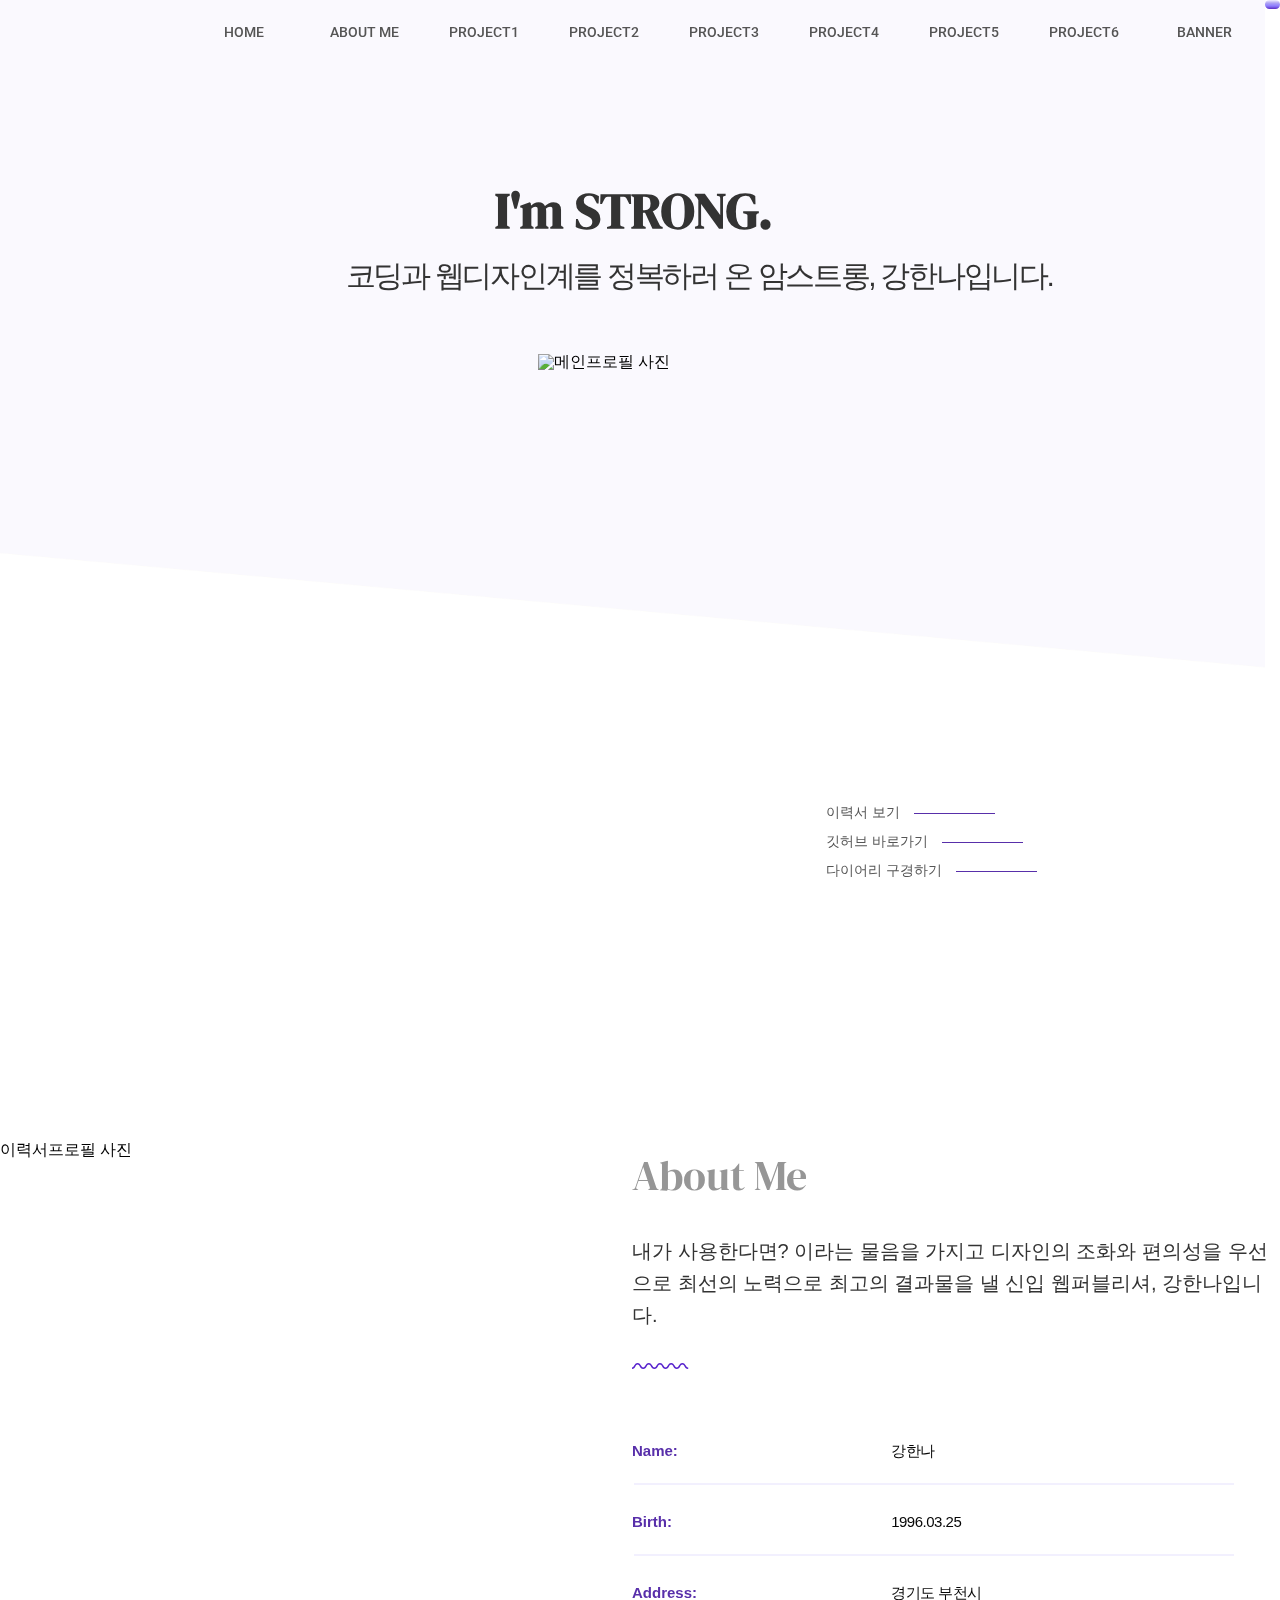
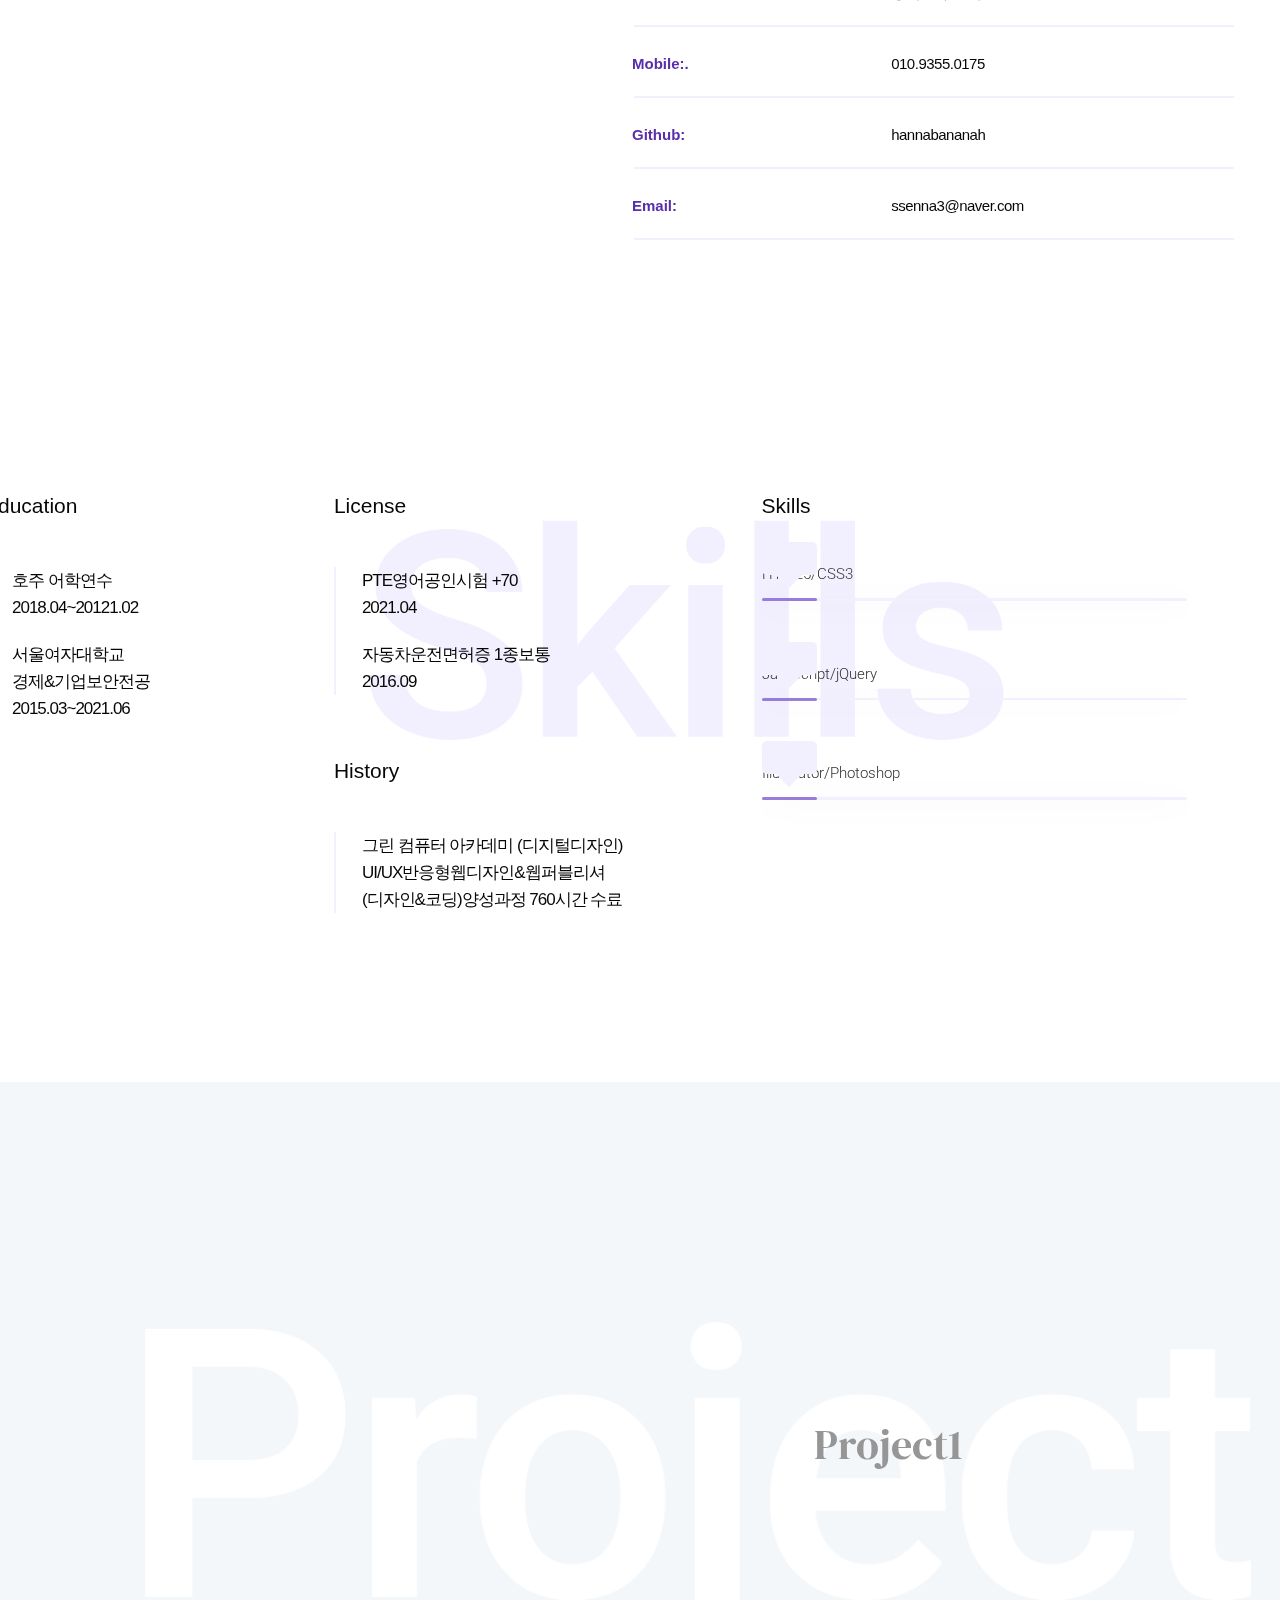
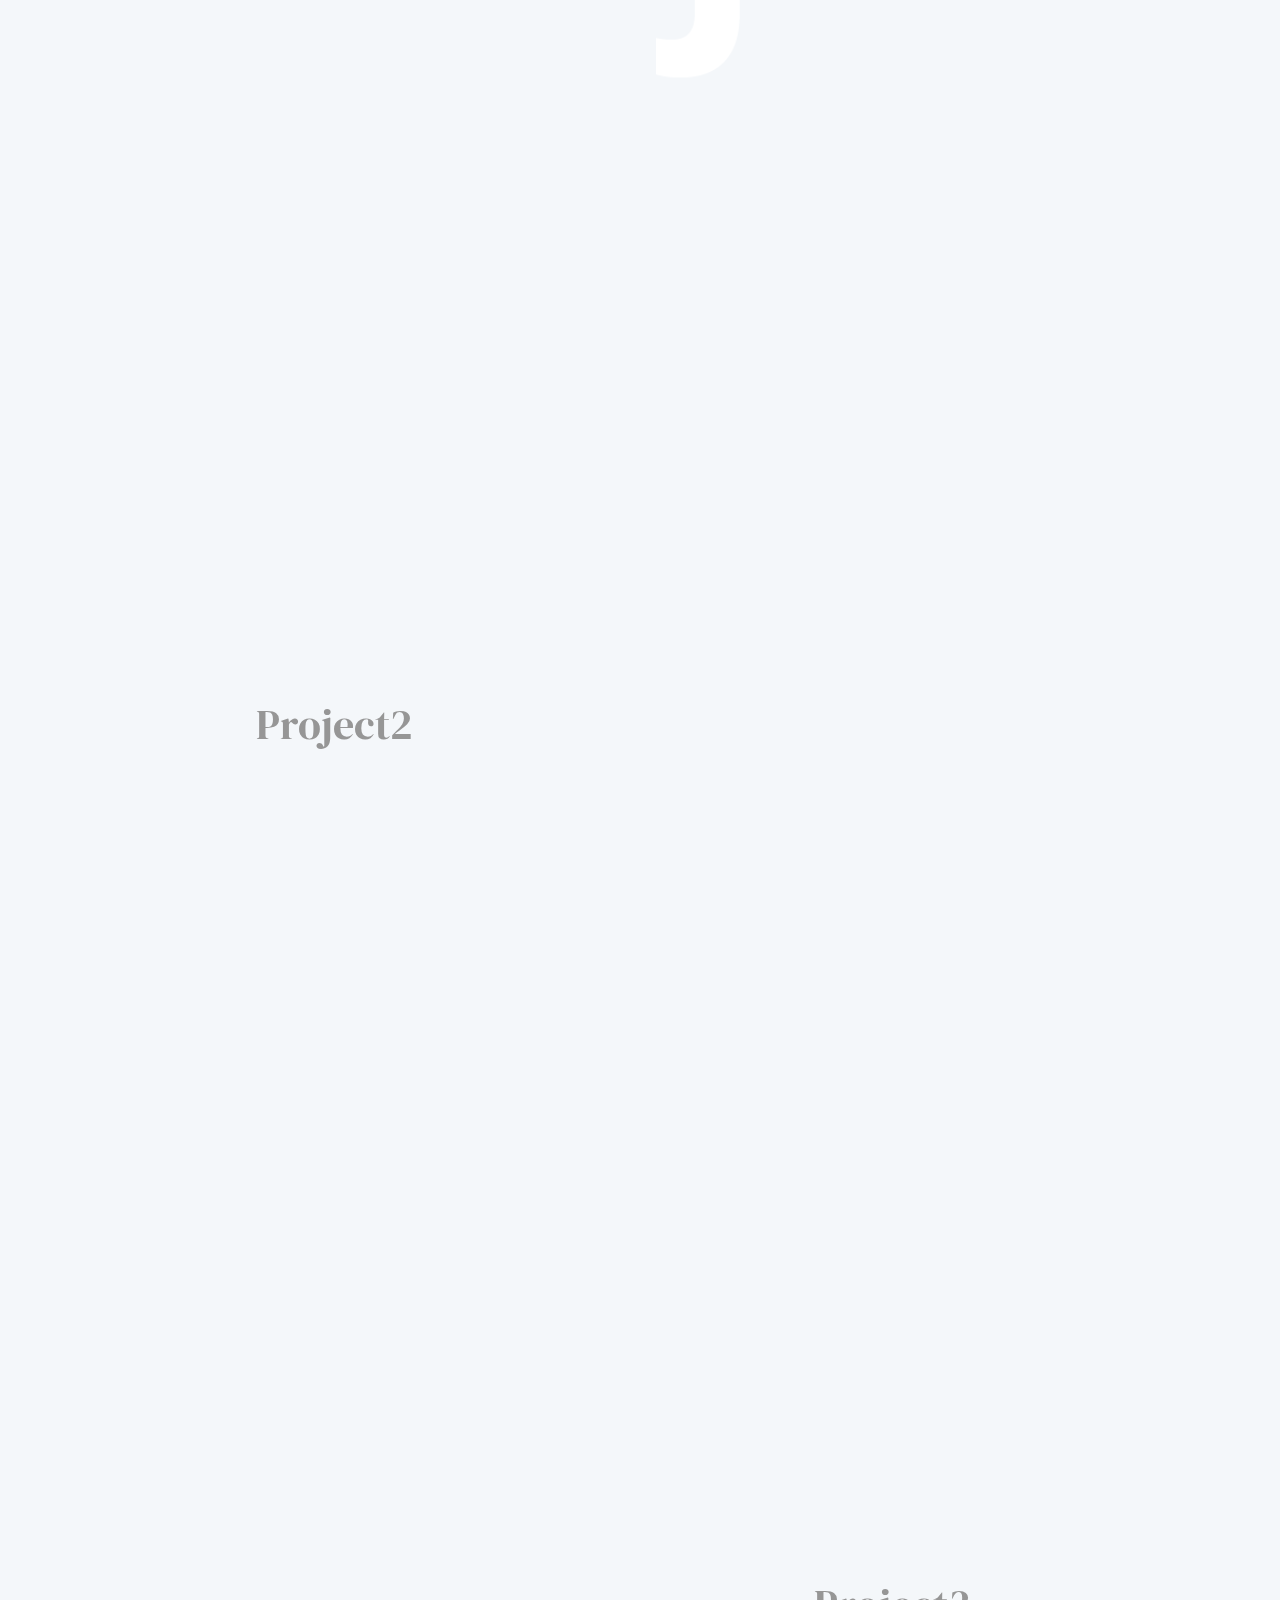
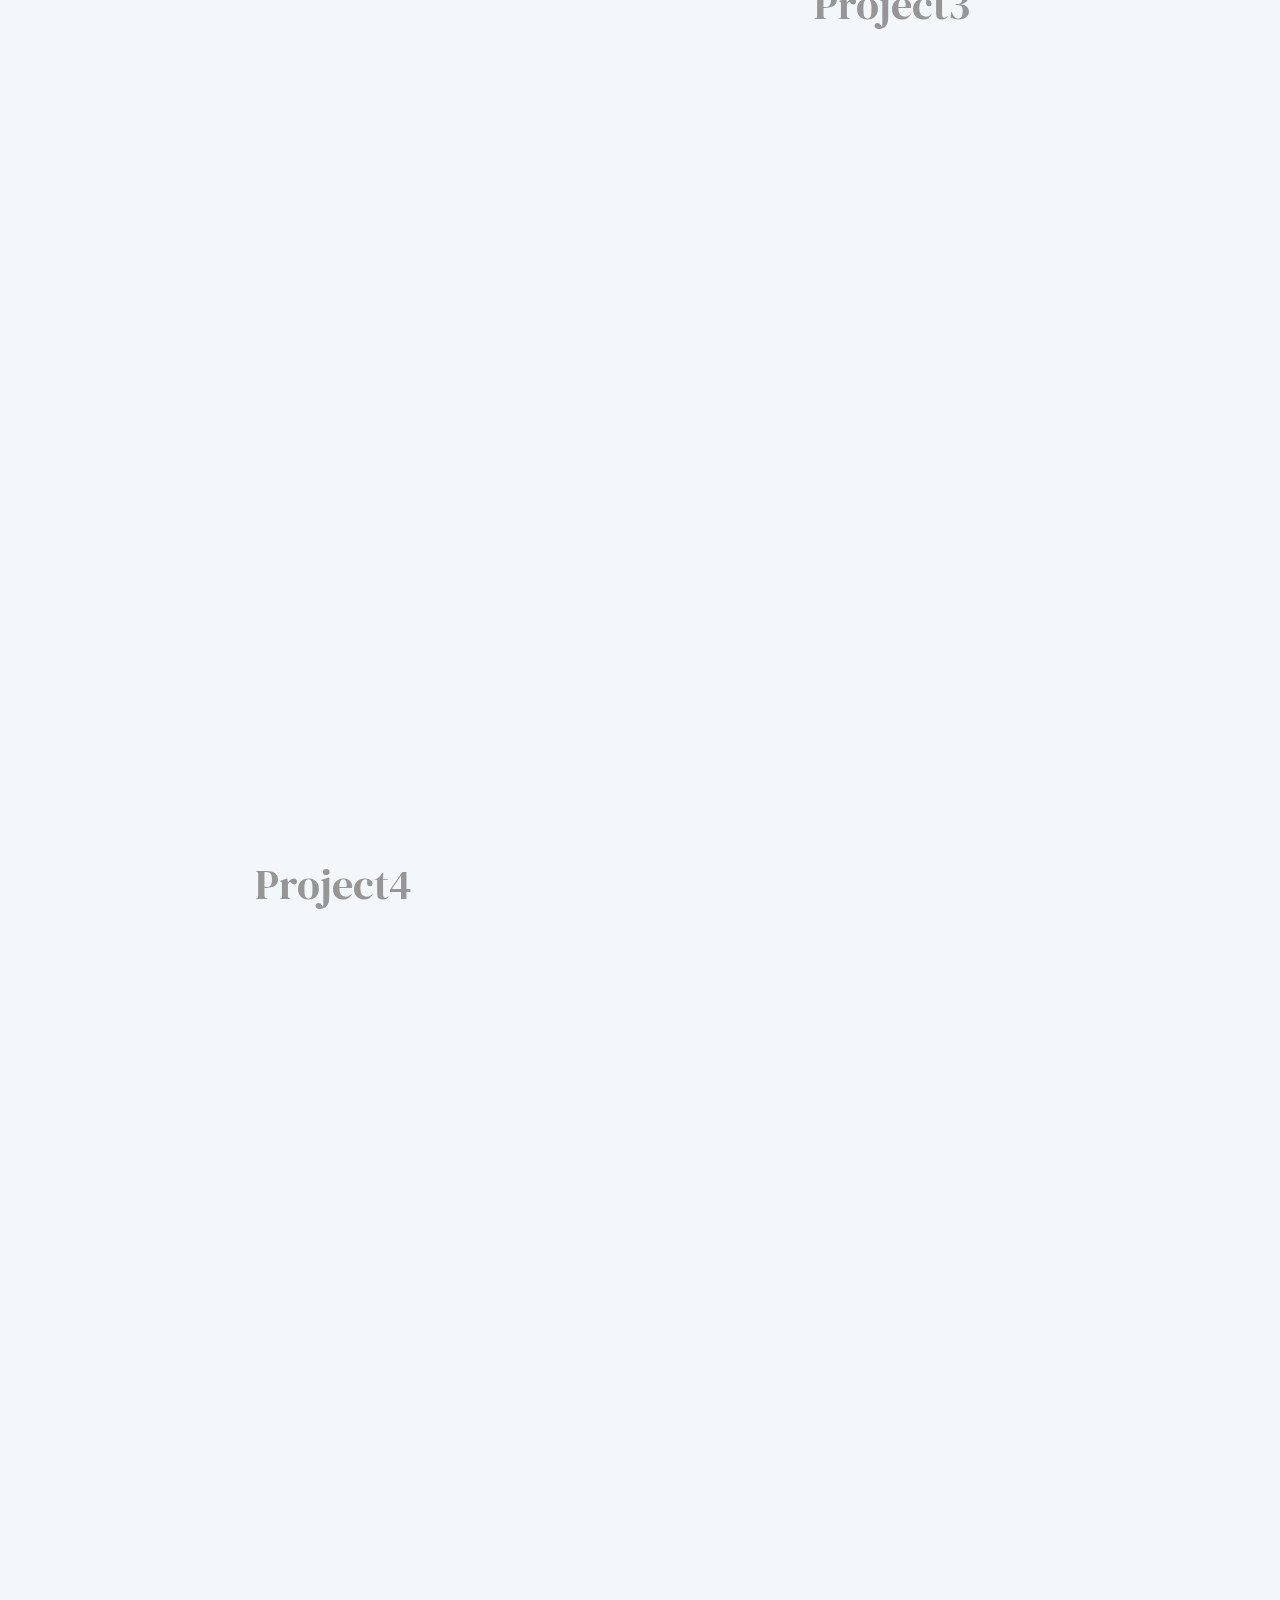
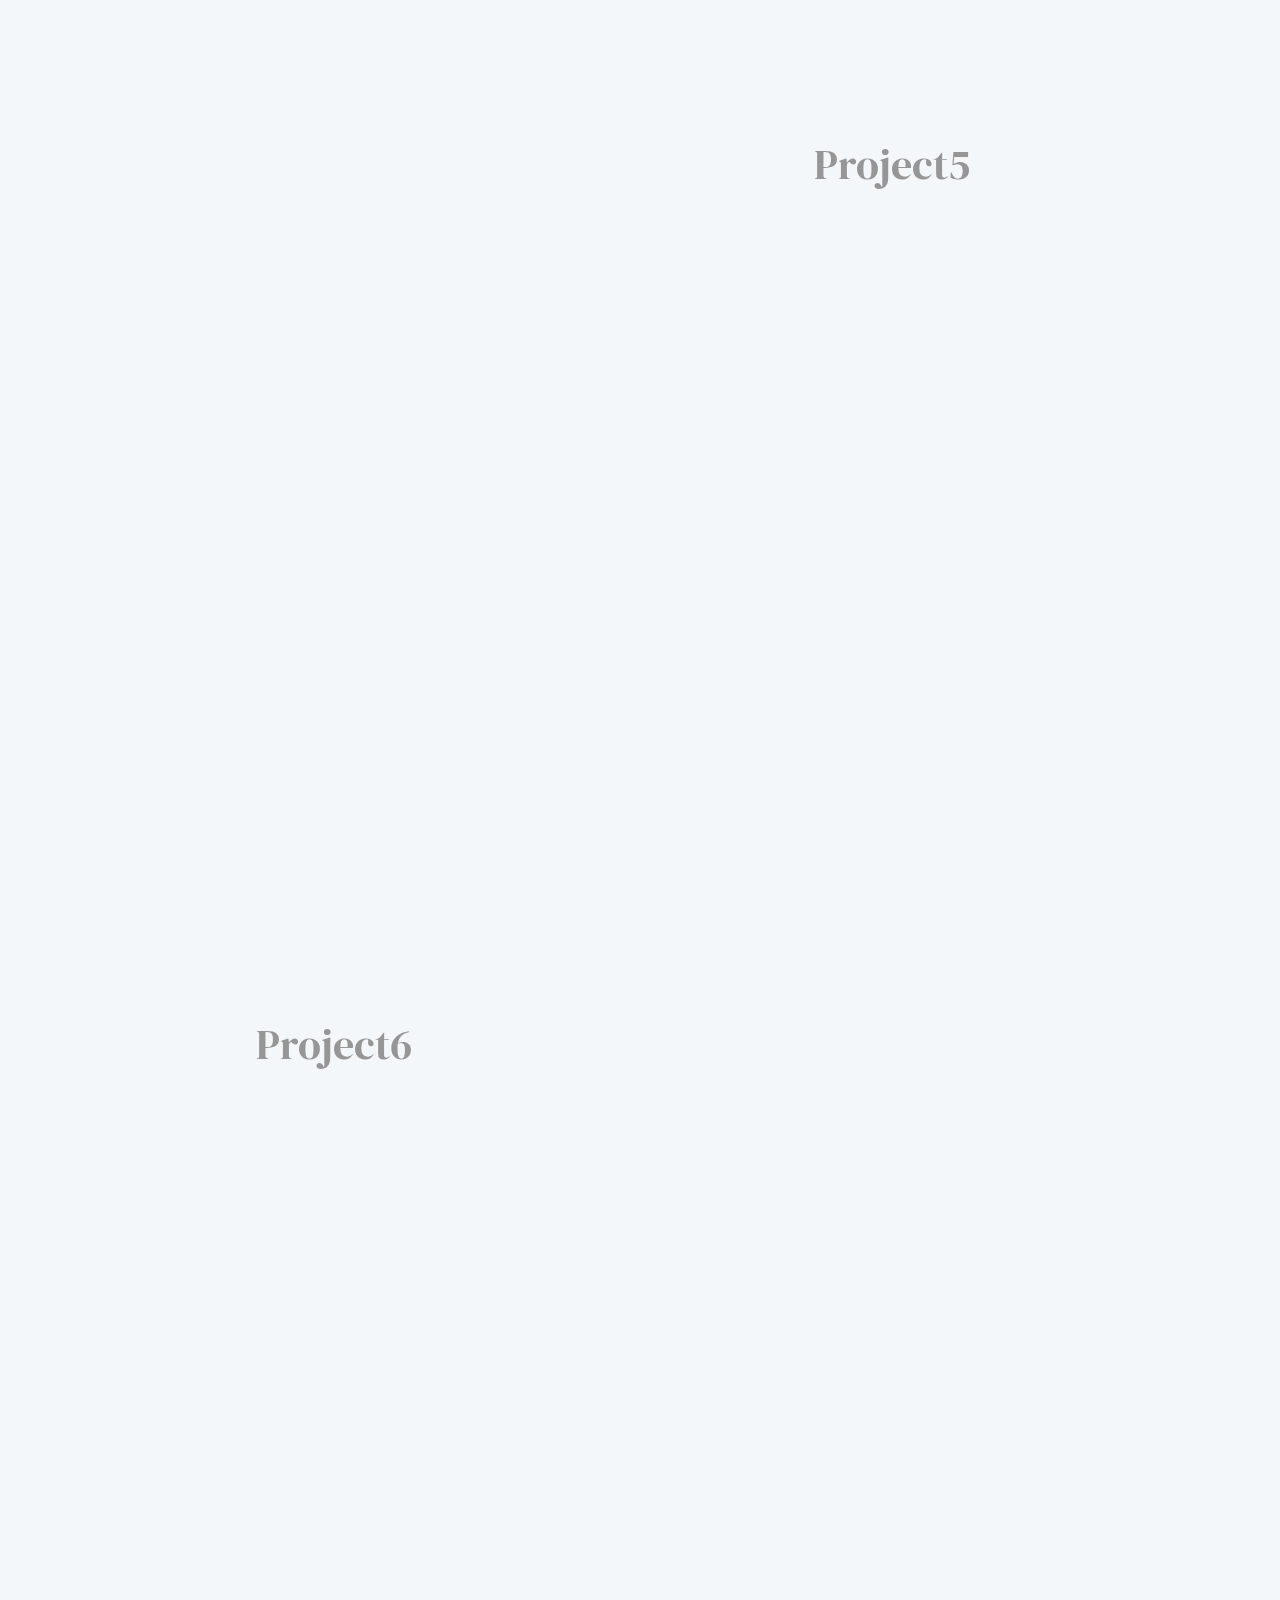
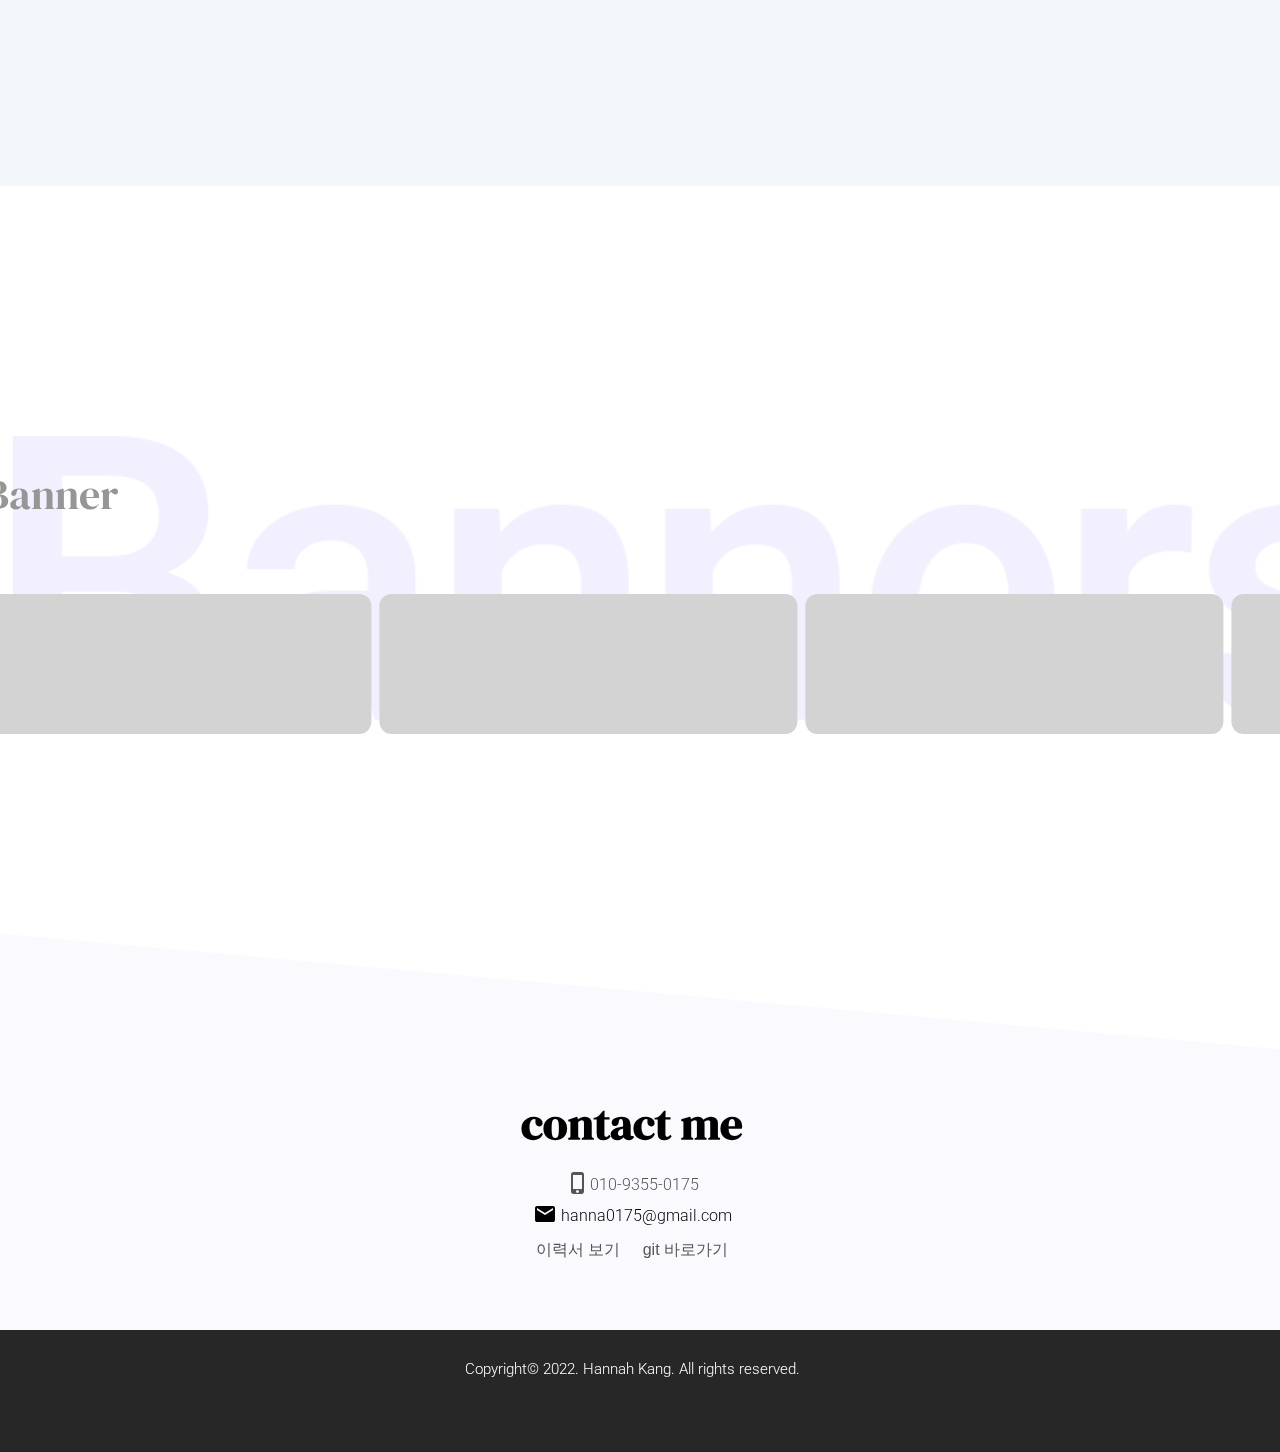
==== commit 0feed05e: "project section modified" ====
--- a/index.html
+++ b/index.html
@@ -13,16 +13,15 @@
     <meta name="Description" content="제 포트폴리오를 찾아 주셔서 감사합니다.">
 
     <meta property="og:title" content="매일 더 성장하는 퍼블리셔 강한나의 포트폴리오입니다.">
-    <meta property="og:url" content="http://">
+    <meta property="og:url" content="http://ssenna55.dothome.co.kr">
     <meta property="og:type" content="Website">
-    <!-- <meta property="og:image" content="..."> -->
     <meta property="og:site_name" content="강한나의 포트폴리오">
     <meta property="og:description" content="디자인에 자신있고 코딩에 강한 나입니다. 끈기와 열정으로 무장한 신입 퍼블리셔 강한나의 포트폴리오입니다.">
 
     <meta name="twitter:card" content="summary">
     <meta name="twitter:title" content="매일 더 성장하는 퍼블리셔 강한나의 포트폴리오입니다.">
     <meta name="twitter:description" content="디자인에 자신있고 코딩에 강한 나입니다. 끈기와 열정으로 무장한 신입 퍼블리셔 강한나의 포트폴리오입니다.">
-    <!-- <meta name="twitter:image" content="..."> -->
+
     <link rel="stylesheet" href="https://cdnjs.cloudflare.com/ajax/libs/font-awesome/6.1.1/css/all.min.css" />
     <link rel="stylesheet" type="text/css" href="css/reset.css">
     <link rel="stylesheet" type="text/css" href="css/header.css">
@@ -112,9 +111,17 @@
                             코딩과 웹디자인계를 정복하러 온 암스트롱,&nbsp;강한나입니다.
                         </p>
                     </div>
-                </div>
-                <div class="profile">
-                    <img src="images/main_visual.png" alt="메인프로필 사진">
+                    <div class="main_link">
+                        <p><a href="pdf/HannahKang_resume.pdf" class="trail trail-right trail-animation"
+                                target="_blank">이력서 보기</a></p>
+                        <p><a href="https://github.com/hannabananah" class="trail trail-right trail-animation"
+                                target="_blank">깃허브 바로가기</a></p>
+                        <p><a href="http://ssenna3.dothome.co.kr/" class="trail trail-right trail-animation"
+                                target="_blank">다이어리 구경하기</a></p>
+                    </div>
+                    <div class="profile">
+                        <img src="images/main_visual.png" alt="메인프로필 사진">
+                    </div>
                 </div>
             </div>
             <section id="aboutme" class="section">
@@ -278,18 +285,25 @@
                                 <span class="webpage webpage2">반응형 웹페이지</span>
                                 <span class="during">제작기간</span>
                                 <span class="during_date">3주</span>
-                                <span class="descrip">header, section, footer 등의 Html 구조를 배우며 처음 작업한 프로젝트입니다.<br>관공서
-                                    페이지인 만큼 구조가 단순하지 않아서 많은 시행착오를 겪었지만 웹표준을 준수한 사이트인 만큼 많은 것을 배울 수 있었습니다.<br>드롭다운 메뉴,
-                                    슬라이더, 게시판 만들기 등 수업을 통해 배운 것을 적용했습니다.<br>다양한 구조와 짜임을 클론코딩을 하면서 익힐 수 있었습니다.</span>
+                                <span class="descrip">반응형으로 구현한 웹사이트입니다. float으로 위치를 잡고, 대부분 flex를 사용하여 정렬을 맞췄습니다.<br />
+                                    pc화면을 제작 한 후 모바일 화면을 보면서 반응형을 구성하였습니다.
+                                    <br />
+                                    메인페이지의 첫번째 슬라이드는 직접 java script를 이용하여 슬라이더를 적용하며 슬라이더 구조 짜는 법을 배웠고 두번째 슬라이드는 slick
+                                    slider를 사용하여 적용하면서 원하는 디자인으로 바꾸며 노력하다보니 플러그인의 수정 및 응용법에 대하여 터득할 수 있었습니다.
+                                    <br />
+                                    메인페이지를 만들고보니 좀더 만들어 보고 싶은 욕심이 생겨서 서브페이지 1,2도 제작했습니다.</span>
                                 <span class="language">응용 프로그램</span>
                                 <div class="img_box">
                                     <img class="logo logo1 fl" src="images/html.png" alt="html 로고">
                                     <img class="logo logo1 fl" src="images/css.png" alt="css 로고">
                                     <img class="logo logo1 fl" src="images/js.png" alt="Javascript 로고">
+                                    <img class="logo logo2 fl" src="images/jq.png" alt="jQuery 로고">
                                 </div>
                                 <span class="epilog"><a href="http://ssenna22.dothome.co.kr" target="_blank">메인페이지
-                                        바로가기</a>&nbsp;&nbsp;&nbsp;<a href="http://ssenna22.dothome.co.kr/sub1.html" target="_blank">서브페이지1
-                                        바로가기</a>&nbsp;&nbsp;&nbsp;<a href="http://ssenna22.dothome.co.kr/sub2.html" target="_blank">서브페이지2
+                                        바로가기</a>&nbsp;&nbsp;<a href="http://ssenna22.dothome.co.kr/sub1.html"
+                                        target="_blank">서브페이지1
+                                        바로가기</a>&nbsp;&nbsp;<a href="http://ssenna22.dothome.co.kr/sub2.html"
+                                        target="_blank">서브페이지2
                                         바로가기</a></span>
                                 <span class="epilog"><a href="https://github.com/hannabananah/Project3"
                                         target="_blank">깃허브 바로가기</a></span>
@@ -350,13 +364,15 @@
                                 <span class="webpage">Figma 앱</span>
                                 <span class="during">제작기간</span>
                                 <span class="during_date">2주</span>
-                                <span class="descrip">header, section, footer 등의 Html 구조를 배우며 처음 작업한 프로젝트입니다.<br>관공서
-                                    페이지인 만큼 구조가 단순하지 않아서 많은 시행착오를 겪었지만 웹표준을 준수한 사이트인 만큼 많은 것을 배울 수 있었습니다.<br>드롭다운 메뉴,
-                                    슬라이더, 게시판 만들기 등 수업을 통해 배운 것을 적용했습니다.<br>다양한 구조와 짜임을 클론코딩을 하면서 익힐 수 있었습니다.</span>
+                                <span class="descrip">댕댕입장은 반려견과 동반입장이 가능한 카페나 숙박시설을 한눈에 보여주는 맵기반 어플리케이션입니다.
+                                    위치 검색 뿐만 아니라 시설의 상세정보를 확인할 수 있고 필터기능으로 사용자가 원하는 정보만 볼 수 있어 편리합니다. 반려인들이 소통할 수 있는
+                                    커뮤니티도 있어 서로 정보를 공유할 수 있습니다.
+                                    이 프로젝트를 하면서 처음 배운 피그마 툴에 대한 전반적인 인터렉션 작동법을 알게 되었고 앱 제작을 통해 사용자의 입장에서 기획부터 제작까지 손수 만든
+                                    프로젝트입니다.</span>
                                 <span class="language">응용 프로그램</span>
                                 <div class="img_box">
                                     <img class="logo logo1 fr" src="images/FIGMA.png" alt="figma 로고">
-                                    <img class="logo logo1 fr" src="images/Ps.png" alt="photoshop 로고">
+                                    <img class="logo logo1 fr" src="images/ps.png" alt="photoshop 로고">
                                 </div>
                                 <span class="epilog"><a
                                         href="https://www.figma.com/file/EkgAyYyj3XtvrTt8N7pR6A/%EB%8C%95%EB%8C%95%EC%9E%85%EC%9E%A5-%EC%95%B1?node-id=189%3A2975"
@@ -383,15 +399,15 @@
                                 <span class="webpage webpage2">반응형 웹페이지</span>
                                 <span class="during">제작기간</span>
                                 <span class="during_date">3일</span>
-                                <span class="descrip">header, section, footer 등의 Html 구조를 배우며 처음 작업한 프로젝트입니다.<br>관공서
-                                    페이지인 만큼 구조가 단순하지 않아서 많은 시행착오를 겪었지만 웹표준을 준수한 사이트인 만큼 많은 것을 배울 수 있었습니다.<br>드롭다운 메뉴,
-                                    슬라이더, 게시판 만들기 등 수업을 통해 배운 것을 적용했습니다.<br>다양한 구조와 짜임을 클론코딩을 하면서 익힐 수 있었습니다.</span>
+                                <span class="descrip">SCSS를 활용해 안랩의 V3클리닉 페이지를 제작하였습니다. SCSS와 함께 미디어 쿼리로 반응형까지 구현한
+                                    페이지입니다.<br />
+                                    SCSS가 처음 접했을 때는 생소했지만 nesting, mixin, extend 등을 배우고 적용하면서 보다 효율적으로 코드를 짤 수 있는 방법이
+                                    있다는 것을 깨달았습니다.</span>
                                 <span class="language">응용 프로그램</span>
                                 <div class="img_box">
                                     <img class="logo logo1 fl" src="images/html.png" alt="html 로고">
                                     <img class="logo logo1 fl" src="images/css.png" alt="css 로고">
-                                    <img class="logo logo1 fl" src="images/js.png" alt="Javascript 로고">
-                                    <img class="logo logo2 fl" src="images/jq.png" alt="jq 로고">
+                                    <img class="logo logo1 fl" src="images/scss.png" alt="scss 로고">
                                 </div>
                                 <span class="epilog"><a href="http://ssenna4.dothome.co.kr" target="_blank">제작사이트
                                         바로가기</a></span>
@@ -457,15 +473,14 @@
                                 <span class="webpage">반응형 웹페이지</span>
                                 <span class="during">제작기간</span>
                                 <span class="during_date">3일</span>
-                                <span class="descrip">header, section, footer 등의 Html 구조를 배우며 처음 작업한 프로젝트입니다.<br>관공서
-                                    페이지인 만큼 구조가 단순하지 않아서 많은 시행착오를 겪었지만 웹표준을 준수한 사이트인 만큼 많은 것을 배울 수 있었습니다.<br>드롭다운 메뉴,
-                                    슬라이더, 게시판 만들기 등 수업을 통해 배운 것을 적용했습니다.<br>다양한 구조와 짜임을 클론코딩을 하면서 익힐 수 있었습니다.</span>
+                                <span class="descrip">리액트를 활용해 영화앱 페이지를 제작했습니다. 다양한 컴포넌트와 props, map() 함수 등을 사용하면서 리액트에
+                                    대한 기초를 다졌습니다.<br />인상깊었던 점은 mapping을 하는 부분에 배열의 각 요소마다 고유한 key값을 지정해줘야 한다는 것이었습니다.
+                                    key를 왜 사용해야하는지 처음엔 이해가 가지 않았지만 배열의 key값을 고유하게 넘겨주었을 경우, 배열에 추가된 한가지 요소만 리랜더링하는 아주
+                                    유용한 속성이라는 것을 알게 된 후 잊지않고 key값을 넣고 있습니다.</span>
                                 <span class="language">응용 프로그램</span>
                                 <div class="img_box">
-                                    <img class="logo logo2 fr" src="images/jq.png" alt="jq 로고">
-                                    <img class="logo logo1 fr" src="images/js.png" alt="Javascript 로고">
+                                    <img class="logo logo1 fr" src="images/React.png" alt="react 로고">
                                     <img class="logo logo1 fr" src="images/css.png" alt="css 로고">
-                                    <img class="logo logo1 fr" src="images/html.png" alt="html 로고">
                                 </div>
                                 <span class="epilog"><a href="https://hannabananah.github.io/movie_app"
                                         target="_blank">제작사이트 바로가기</a></span>
@@ -488,14 +503,14 @@
                                 <span class="webpage webpage2">반응형 웹페이지</span>
                                 <span class="during">제작기간</span>
                                 <span class="during_date">2일</span>
-                                <span class="descrip">header, section, footer 등의 Html 구조를 배우며 처음 작업한 프로젝트입니다.<br>관공서
-                                    페이지인 만큼 구조가 단순하지 않아서 많은 시행착오를 겪었지만 웹표준을 준수한 사이트인 만큼 많은 것을 배울 수 있었습니다.<br>드롭다운 메뉴,
-                                    슬라이더, 게시판 만들기 등 수업을 통해 배운 것을 적용했습니다.<br>다양한 구조와 짜임을 클론코딩을 하면서 익힐 수 있었습니다.</span>
+                                <span class="descrip">SCSS를 통해 코드를 짜고 수정하는 것에 흥미를 느껴 안랩에 이어 SCSS를 이용하여 에뛰드 웹페이지를 제작했습니다.
+                                    <br />
+                                    이것또한 미디어쿼리를 적용하여 반응형으로 구현했고 제작을 하면서 컴포넌트라는 개념에 좀더 가까워진 느낌이었습니다.</span>
                                 <span class="language">응용 프로그램</span>
                                 <div class="img_box">
                                     <img class="logo logo1 fl" src="images/html.png" alt="html 로고">
                                     <img class="logo logo1 fl" src="images/css.png" alt="css 로고">
-                                    <img class="logo logo1 fl" src="images/js.png" alt="Javascript 로고">
+                                    <img class="logo logo1 fl" src="images/scss.png" alt="scss 로고">
                                 </div>
                                 <span class="epilog"><a href="http://ssenna44.dothome.co.kr" target="_blank">제작사이트
                                         바로가기</a></span>
@@ -752,7 +767,9 @@
                             <li>
                                 <div class="contact_btns">
                                     <a href="pdf//HannahKang_resume.pdf" class="button" target="_blank">이력서 보기</a>
-                                    <a href="https://github.com/hannabananah" class="button" target="_blank">git
+                                    &nbsp;&nbsp;&nbsp;
+                                    <a href="https://github.com/hannabananah/portfolio" class="button"
+                                        target="_blank">git
                                         바로가기</a>
                                 </div>
                             </li>
--- a/css/main.css
+++ b/css/main.css
@@ -31,6 +31,65 @@
   animation: fadein 2.5s ease-out alternate both;
   animation-delay: 0.5s;
 }
+#main .main_link {
+  position: relative;
+  top: 80%;
+  left: 65%;
+  width: 250px;
+}
+#main .main_link p{
+  line-height: 28px;
+}
+#main .trail {
+  position: relative;
+}
+#main .trail::after {
+  content: "";
+  position: absolute;
+  background: currentColor;
+  pointer-events: none;
+  color: #582faa;
+}
+
+#main .trail-right {
+  font-size: 13.5px;
+  font-family: "Noto Sans KR", "맑은고딕", sans-serif;
+  color: #555;
+}
+#main .trail-right:after {
+  left: 100%;
+  margin-left: 1em;
+  height: 1px;
+  width: 6em;
+  top: 50%;
+}
+
+@keyframes trail-animation {
+  0% {
+    transform-origin: right;
+    transform: scaleX(1);
+  }
+  50% {
+    transform-origin: right;
+    transform: scaleX(0);
+  }
+  50.01% {
+    transform-origin: left;
+  }
+  100% {
+    transform-origin: left;
+    transform: scaleX(1);
+  }
+}
+#main .trail-right.trail-animation:after {
+  -webkit-animation: trail-animation 1s infinite;
+  animation: trail-animation 1s infinite;
+}
+#main .trail-right.trail-animation-hover:hover:after {
+  -webkit-animation: trail-animation 1s infinite;
+  animation: trail-animation 1s infinite;
+}
+
 #main .profile {
   position: absolute;
   top: 354px;
@@ -237,7 +296,7 @@
   z-index: -1;
   width: 0%;
   height: 40%;
-  background: #e9c400;
+  background: #ed4385;
   transition: width 0.5s cubic-bezier(0.24, 0.77, 0.32, 0.95);
 }
 #main .title_mask:hover .mask2 {
@@ -400,6 +459,7 @@
   color: #969696;
   letter-spacing: -0.8px;
   padding: 1.5rem 0;
+  line-height: 20px;
 }
 #project .language {
   font-family: "Eulyoo-R", "맑은 고딕", sans-serif;
@@ -411,23 +471,31 @@
 #project .img_box {
   width: 100%;
   height: 40px;
+  padding-bottom: 15px;
 }
 #project .img_box img.logo1 {
   width: 30px;
   height: 30px;
   margin-right: 10px;
 }
+#project3 .img_box img.logo1:first-child,#project5 .img_box img.logo1:first-child {
+  width: 30px;
+  height: 30px;
+  margin-right: 0px;
+}
 #project .img_box img.logo2 {
   width: 60px;
   height: 22px;
   position: relative;
   top: 5px;
 }
-#project .epilog a{
+#project .epilog{
+  line-height: 20px;
+}
+#project .epilog a {
   font-family: "Noto Sans KR", "맑은고딕", sans-serif;
   font-size: 14px;
-  color: #5722cd;
-  padding-top: 2rem;
+  color: #582faa;
 }
 /* Project1 Scroll Animation */
 
@@ -594,11 +662,30 @@
   height: 518px;
   position: absolute;
   top: 0;
-  left: 370px;
+  left: 405px;
   overflow: hidden;
   background: url(../images/mockupphone.png) no-repeat;
   background-size: 100% 100%;
 }
+#project3 .mockup2:after {
+  content: '';
+  position: absolute;
+  top: 68%;
+  left: 68%;
+  background: url(../images/cursor.svg) no-repeat center;
+  width: 50px;
+  height: 50px;
+  animation: mouse 0.6s alternate forwards infinite;
+  transform-origin: 50% 100%;
+}
+@keyframes mouse{
+  from{
+    transform: scale(1.2);
+  }
+  to{
+    transform: scale(1) rotate(10deg);
+  }
+} 
 
 .crop {
   position: relative;
@@ -1051,6 +1138,9 @@
   padding: 12rem 0 0;
   text-align: center;
 }
+#contactme h2{
+  padding-bottom: 1rem;
+}
 #contactme ul li {
   line-height: 1.5rem;
 }
@@ -1058,3 +1148,7 @@
   position: relative;
   top: 5px;
 }
+#contactme .contact_btns{
+  padding-top: 10px;
+  font-family: "Noto Sans KR", "맑은고딕", sans-serif;
+}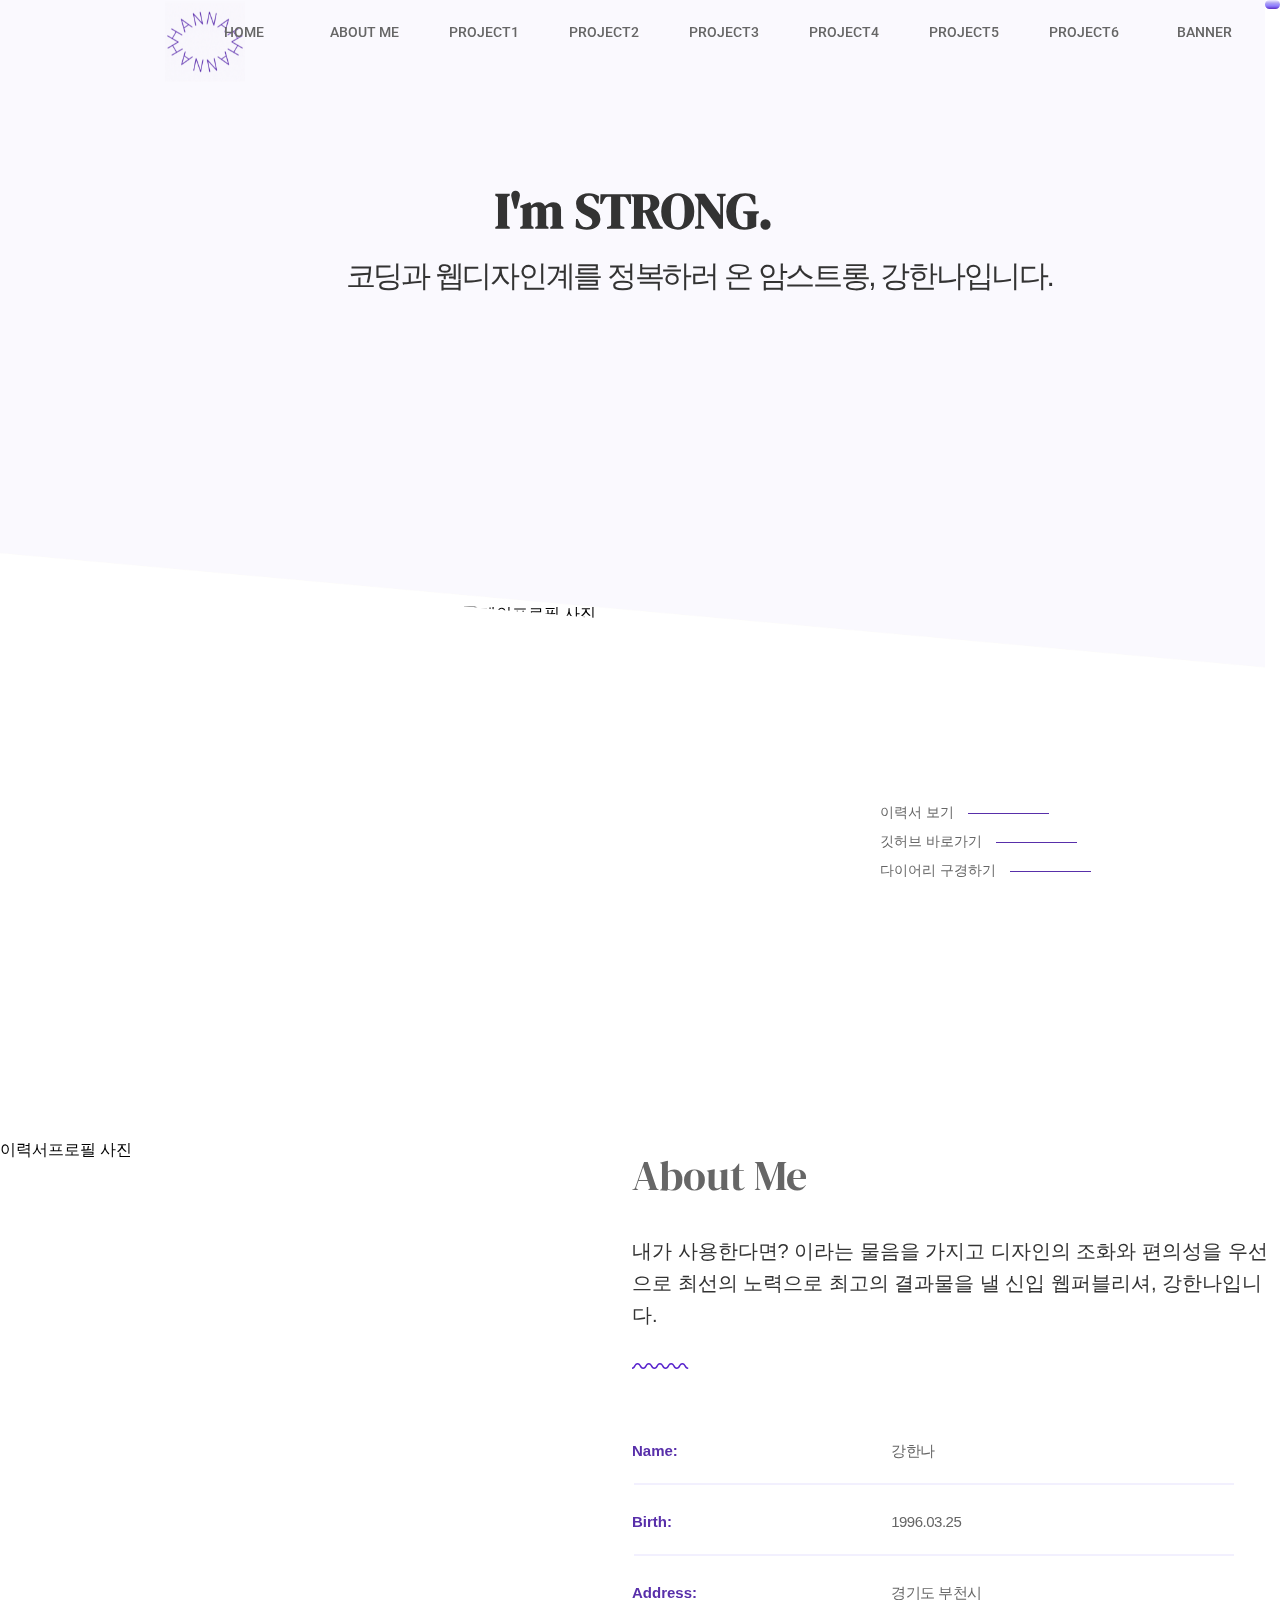
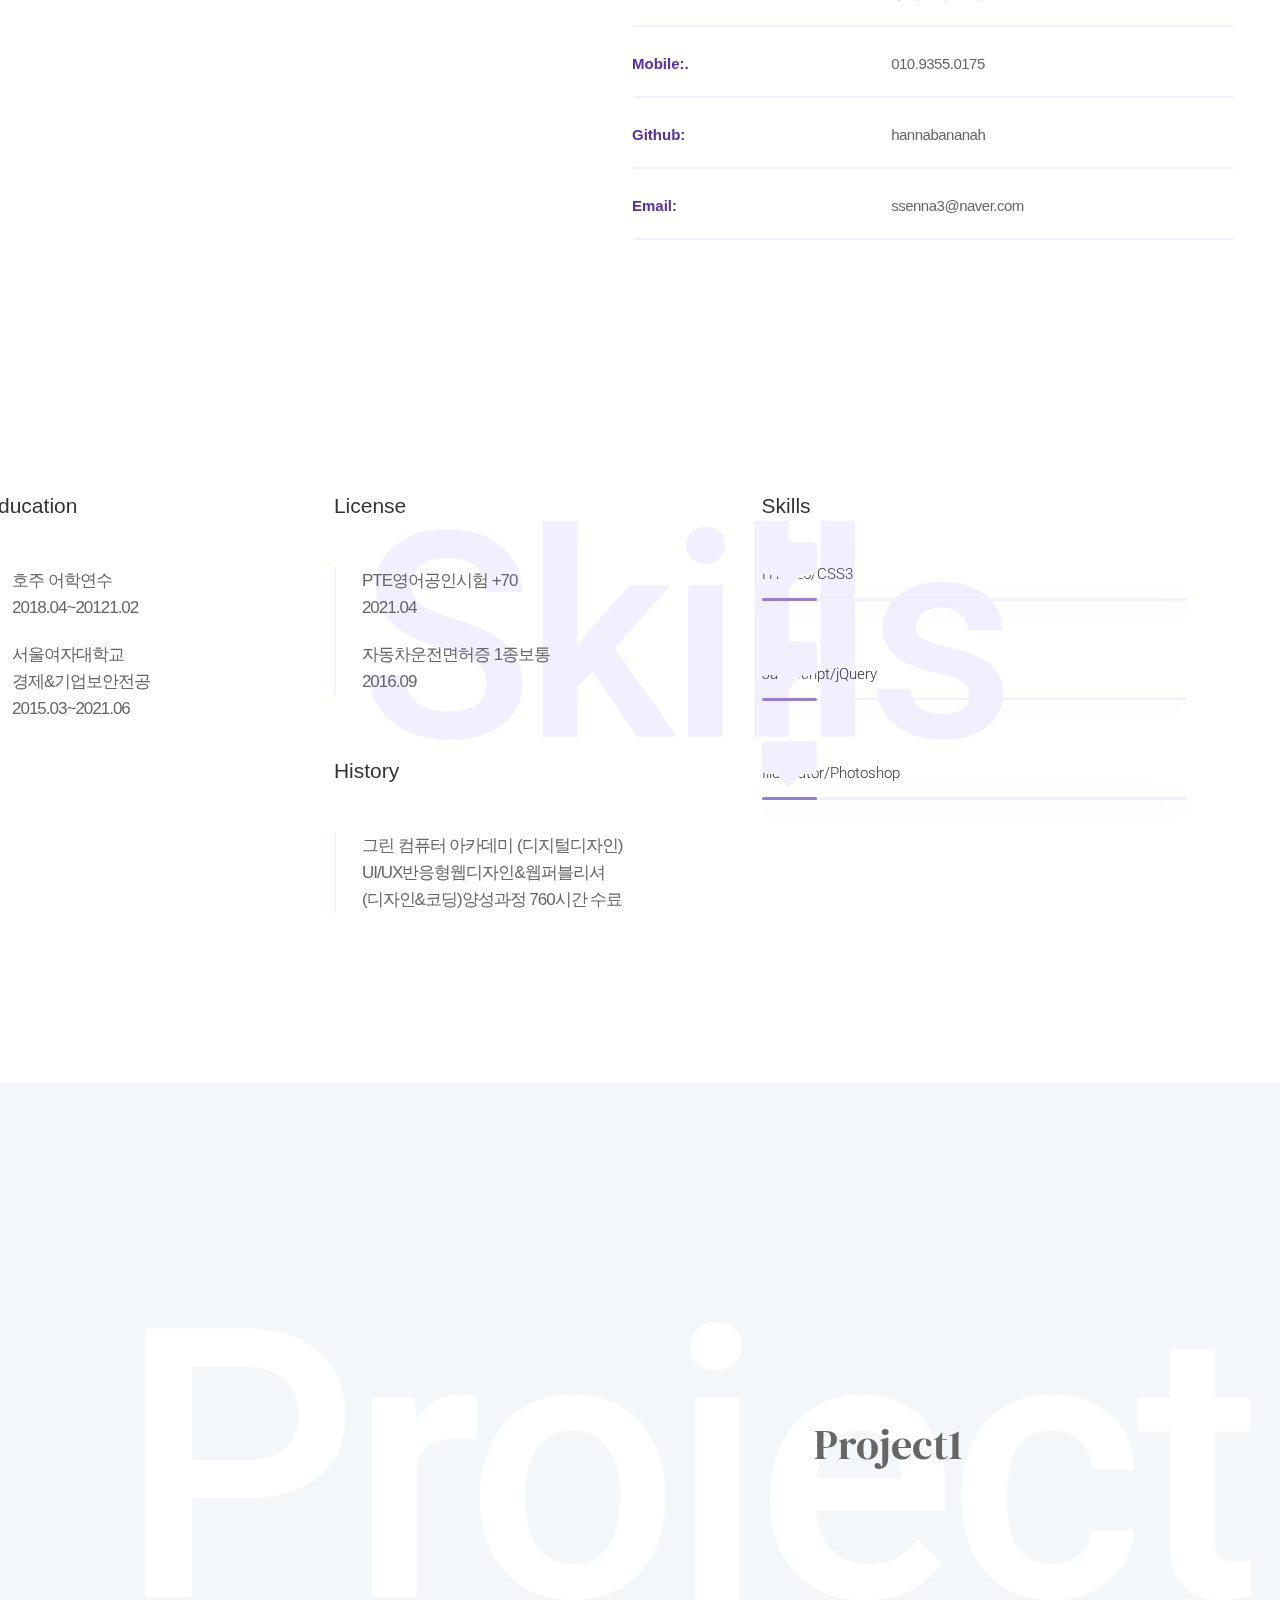
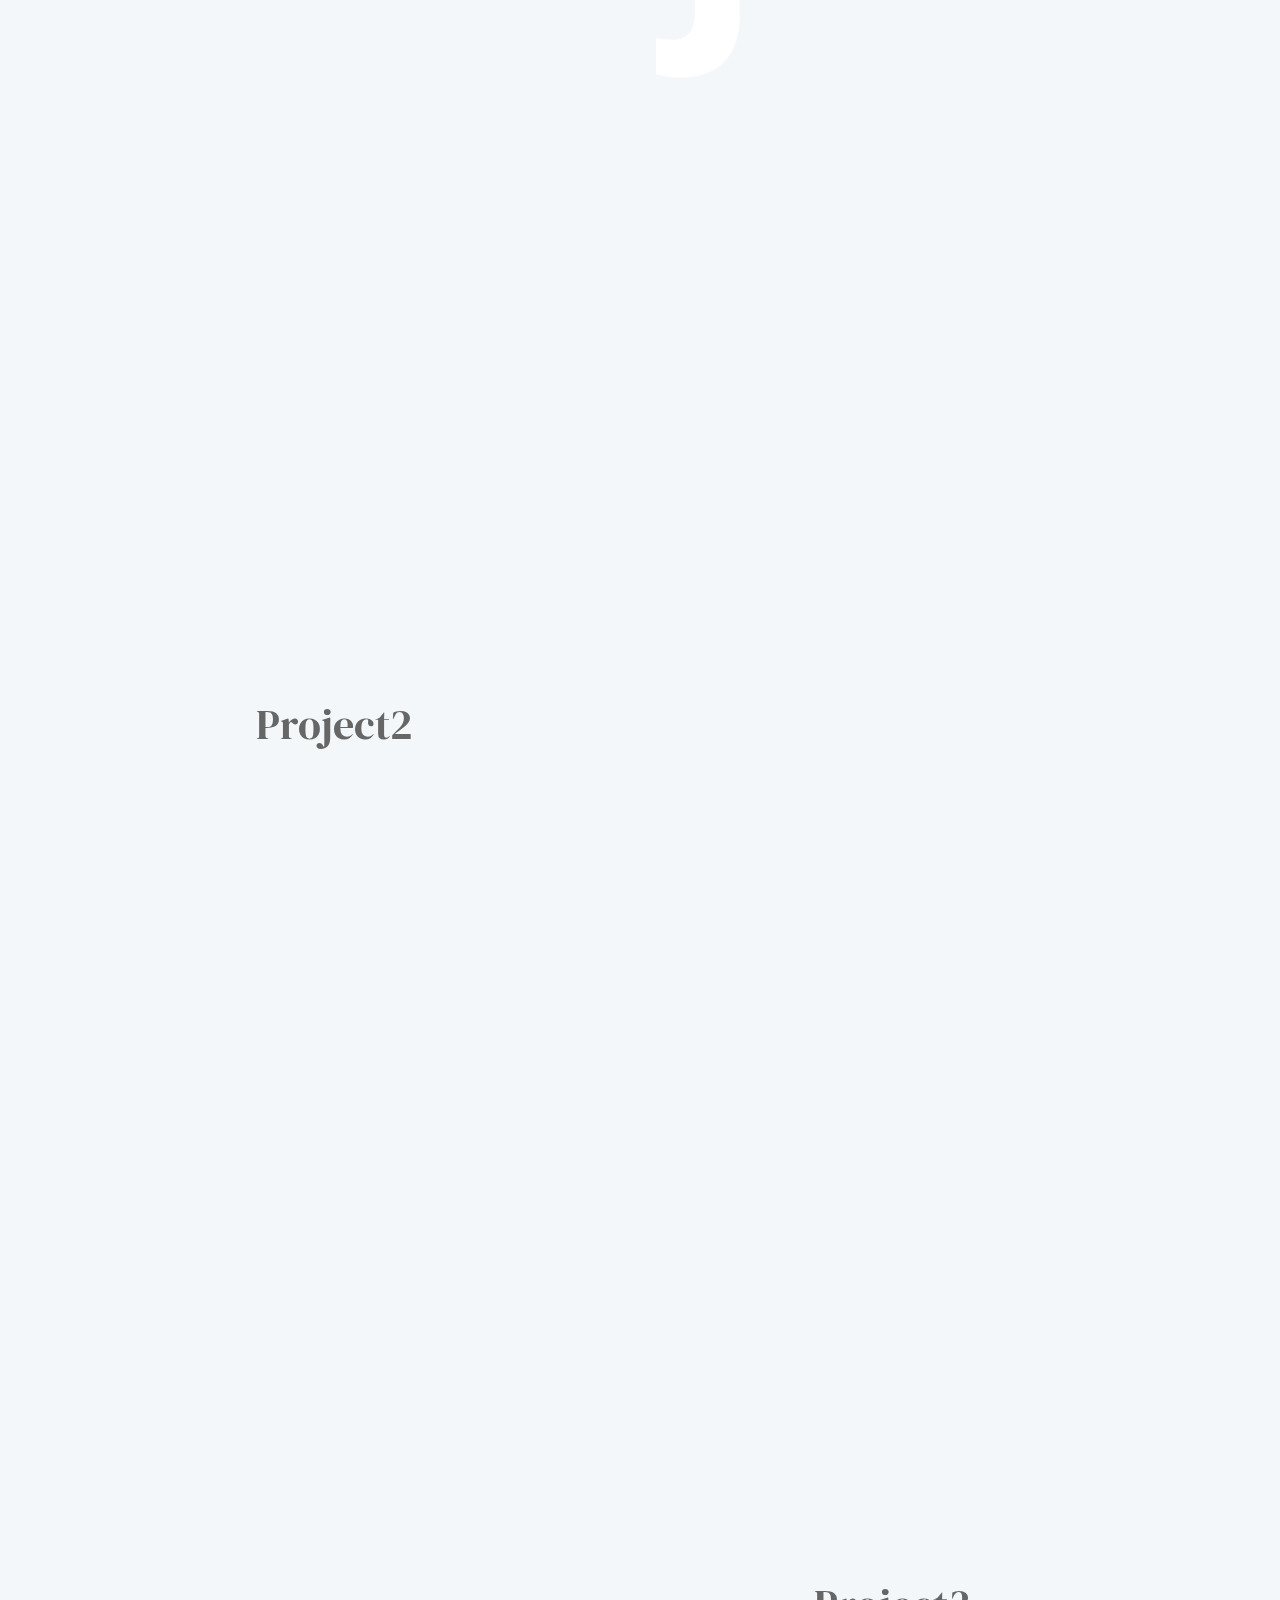
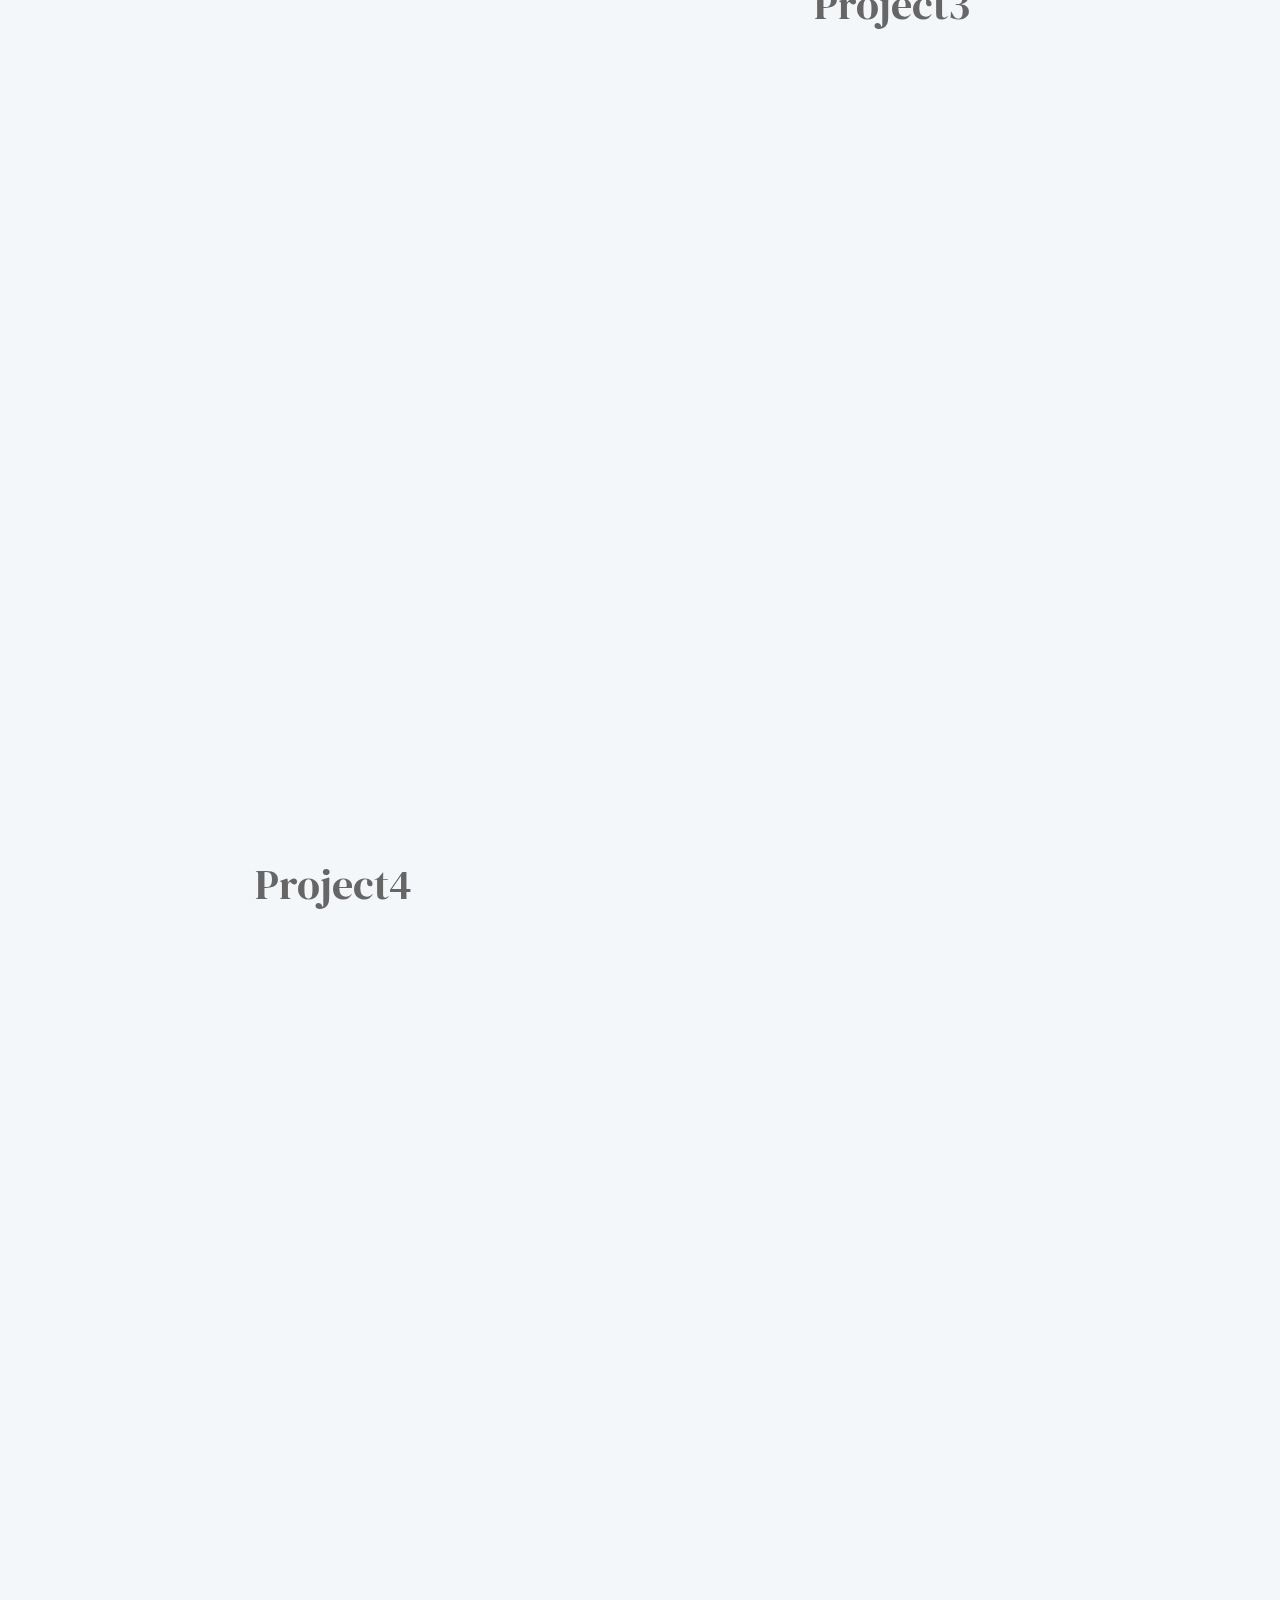
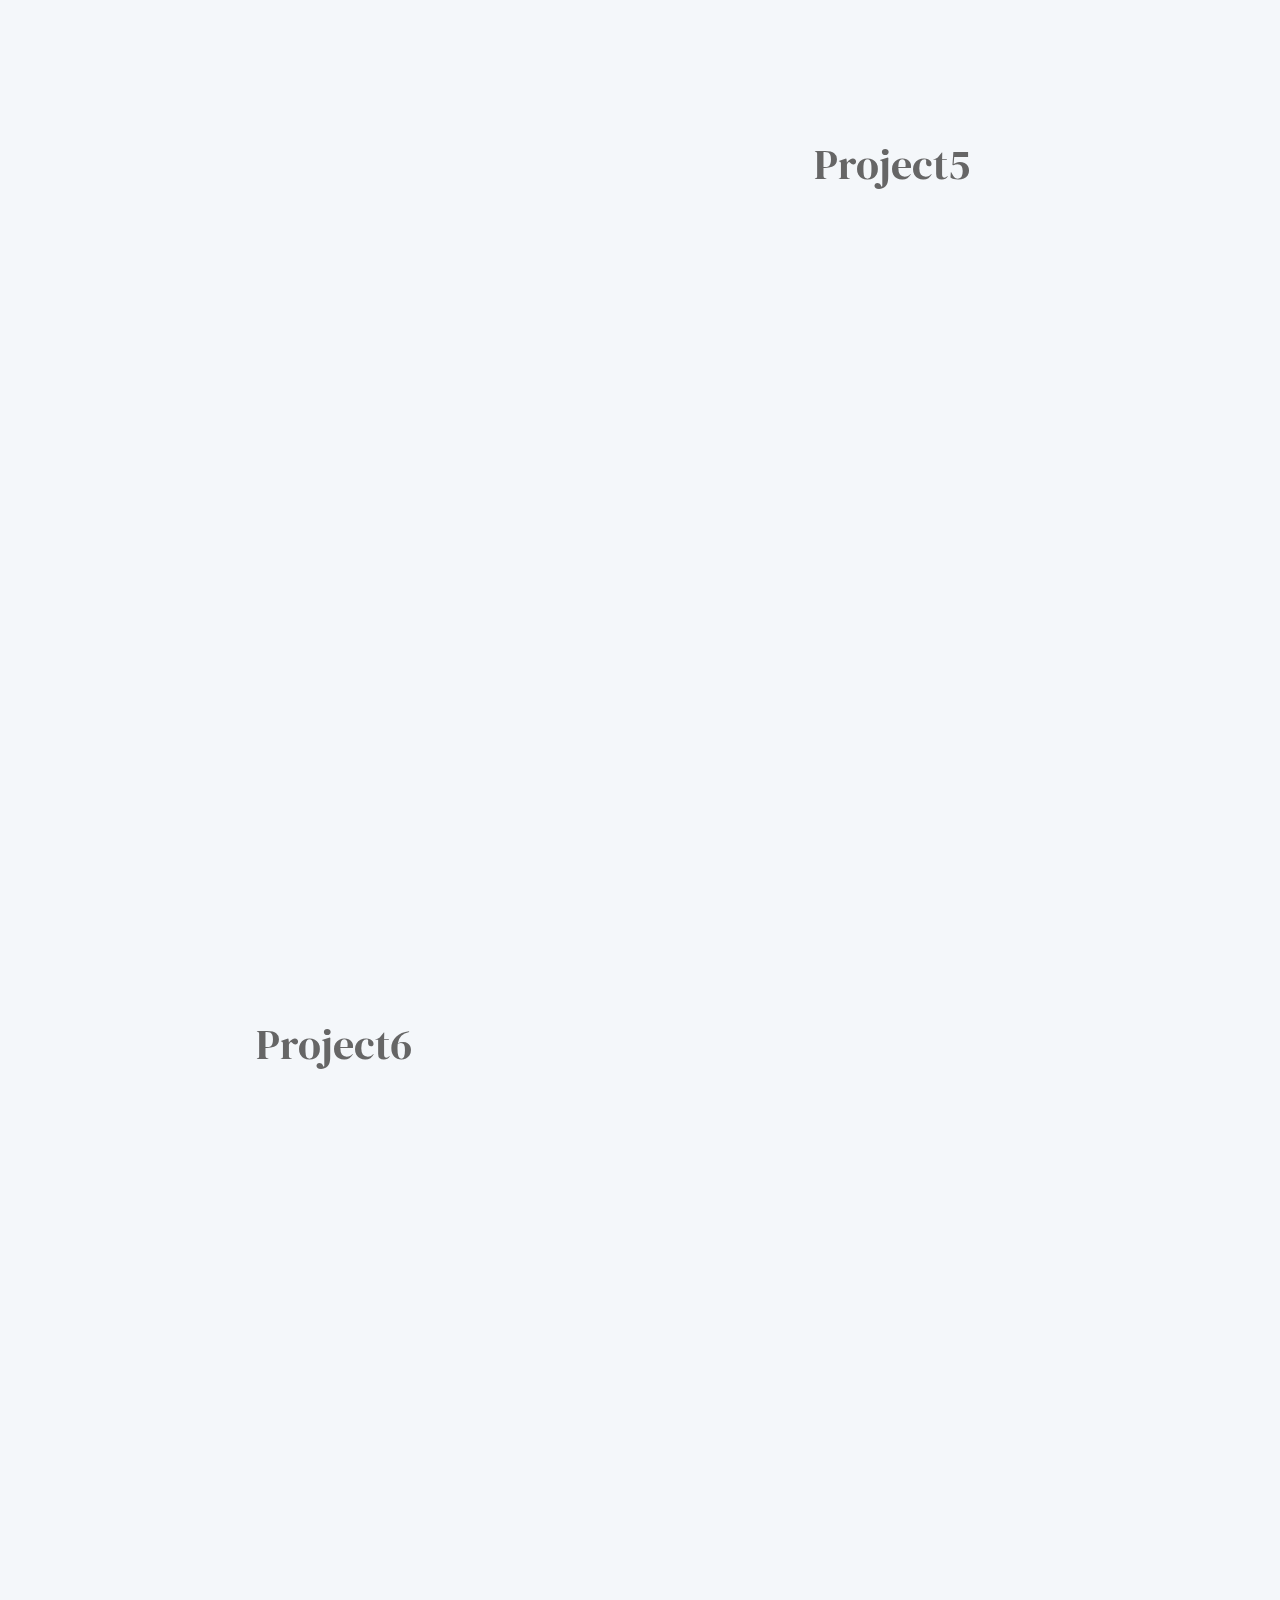
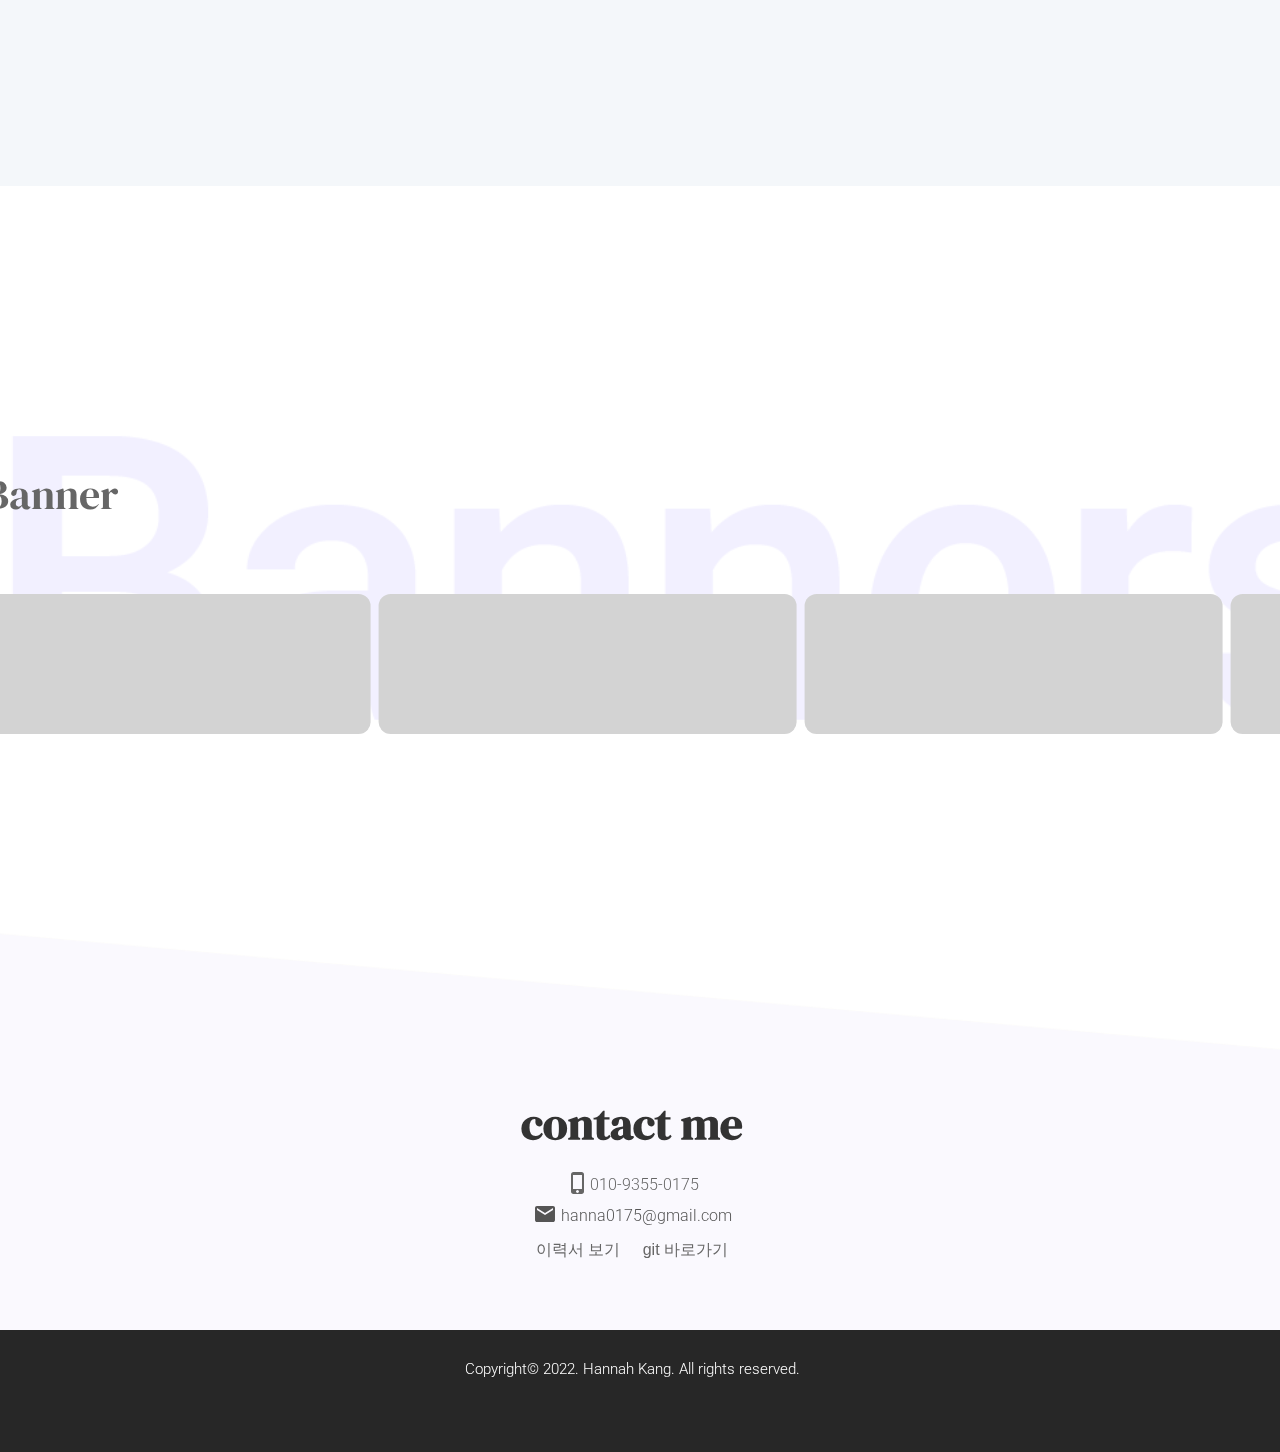
==== commit 119c1cb9: "add a logo" ====
--- a/index.html
+++ b/index.html
@@ -8,7 +8,7 @@
     <title>강한나의 포트폴리오</title>
 
     <meta name="Generator" content="VScode">
-    <meta name="Author" content="Hannahbanana">
+    <meta name="Author" content="Hannah Kang">
     <meta name="Keywords" content="포트폴리오, 퍼블리셔 포트폴리오, ">
     <meta name="Description" content="제 포트폴리오를 찾아 주셔서 감사합니다.">
 
@@ -61,10 +61,10 @@
     </div>
     <div id="wrapper">
         <header id="header" class="section">
+            <h1 class="fl"><a href="index.html" class="tohide">한나의 포트폴리오</a></h1>
             <div class="fixed_header">
                 <div class="container">
                     <nav class="nav cf">
-                        <h1 class="fl"><a href="index.html" class="tohide">한나의 포트폴리오</a></h1>
                         <ul class="gnb font_gnb fr">
                             <li>
                                 <a href="#home">home</a>
@@ -285,13 +285,14 @@
                                 <span class="webpage webpage2">반응형 웹페이지</span>
                                 <span class="during">제작기간</span>
                                 <span class="during_date">3주</span>
-                                <span class="descrip">반응형으로 구현한 웹사이트입니다. float으로 위치를 잡고, 대부분 flex를 사용하여 정렬을 맞췄습니다.<br />
-                                    pc화면을 제작 한 후 모바일 화면을 보면서 반응형을 구성하였습니다.
+                                <span class="descrip indent">반응형으로 구현한 웹사이트입니다. float으로 위치를 잡고, 대부분 flex를 사용하여 정렬을
+                                    맞췄습니다. 또한 pc화면을 제작 한 후 모바일 화면을 보면서 반응형을 구성하였습니다.
                                     <br />
-                                    메인페이지의 첫번째 슬라이드는 직접 java script를 이용하여 슬라이더를 적용하며 슬라이더 구조 짜는 법을 배웠고 두번째 슬라이드는 slick
+                                    &nbsp;&nbsp;메인페이지의 첫번째 슬라이드는 직접 java script를 이용하여 슬라이더를 적용하며 슬라이더 구조 짜는 법을 배웠고 두번째
+                                    슬라이드는 slick
                                     slider를 사용하여 적용하면서 원하는 디자인으로 바꾸며 노력하다보니 플러그인의 수정 및 응용법에 대하여 터득할 수 있었습니다.
                                     <br />
-                                    메인페이지를 만들고보니 좀더 만들어 보고 싶은 욕심이 생겨서 서브페이지 1,2도 제작했습니다.</span>
+                                    &nbsp;&nbsp;메인페이지를 만들고보니 좀더 만들어 보고 싶은 욕심이 생겨서 서브페이지 1,2도 제작했습니다.</span>
                                 <span class="language">응용 프로그램</span>
                                 <div class="img_box">
                                     <img class="logo logo1 fl" src="images/html.png" alt="html 로고">
@@ -399,10 +400,9 @@
                                 <span class="webpage webpage2">반응형 웹페이지</span>
                                 <span class="during">제작기간</span>
                                 <span class="during_date">3일</span>
-                                <span class="descrip">SCSS를 활용해 안랩의 V3클리닉 페이지를 제작하였습니다. SCSS와 함께 미디어 쿼리로 반응형까지 구현한
-                                    페이지입니다.<br />
-                                    SCSS가 처음 접했을 때는 생소했지만 nesting, mixin, extend 등을 배우고 적용하면서 보다 효율적으로 코드를 짤 수 있는 방법이
-                                    있다는 것을 깨달았습니다.</span>
+                                <span class="descrip indent">SCSS를 활용해 안랩의 V3클리닉 페이지를 제작하였습니다. SCSS와 함께 미디어 쿼리로 반응형까지
+                                    구현한 페이지입니다.<br /> &nbsp;&nbsp;SCSS를 처음 접했을 때는 생소했지만 nesting, mixin, extend 등을 배우고
+                                    적용하면서 보다 효율적으로 코드를 짤 수 있는 방법이 있다는 것을 깨달았습니다.</span>
                                 <span class="language">응용 프로그램</span>
                                 <div class="img_box">
                                     <img class="logo logo1 fl" src="images/html.png" alt="html 로고">
@@ -484,6 +484,10 @@
                                 </div>
                                 <span class="epilog"><a href="https://hannabananah.github.io/movie_app"
                                         target="_blank">제작사이트 바로가기</a></span>
+                                <span class="epilog"><a href="https://github.com/hannabananah/movie_app"
+                                        target="_blank">깃허브 바로가기</a>
+                                </span>
+
                             </div>
                         </div>
                     </div>
@@ -503,9 +507,9 @@
                                 <span class="webpage webpage2">반응형 웹페이지</span>
                                 <span class="during">제작기간</span>
                                 <span class="during_date">2일</span>
-                                <span class="descrip">SCSS를 통해 코드를 짜고 수정하는 것에 흥미를 느껴 안랩에 이어 SCSS를 이용하여 에뛰드 웹페이지를 제작했습니다.
-                                    <br />
-                                    이것또한 미디어쿼리를 적용하여 반응형으로 구현했고 제작을 하면서 컴포넌트라는 개념에 좀더 가까워진 느낌이었습니다.</span>
+                                <span class="descrip indent">SCSS를 통해 코드를 짜고 수정하는 것에 흥미를 느껴 안랩에 이어 SCSS를 이용하여 에뛰드 웹페이지를
+                                    제작했습니다. <br />&nbsp;&nbsp;이것또한 미디어쿼리를 적용하여 반응형으로 구현했고 제작을 하면서 컴포넌트라는 개념에 좀더 가까워진
+                                    느낌이었습니다.</span>
                                 <span class="language">응용 프로그램</span>
                                 <div class="img_box">
                                     <img class="logo logo1 fl" src="images/html.png" alt="html 로고">
@@ -515,7 +519,7 @@
                                 <span class="epilog"><a href="http://ssenna44.dothome.co.kr" target="_blank">제작사이트
                                         바로가기</a></span>
                                 <span class="epilog"><a href="https://github.com/hannabananah/Project_ETUDE"
-                                        target="_blank">제작사이트 바로가기</a></span>
+                                        target="_blank">깃허브 바로가기</a></span>
                             </div>
                         </div>
                         <div class="right_area2">
@@ -760,7 +764,8 @@
                                 <button>
                                     <span class="material-icons">
                                         email
-                                    </span></button>
+                                    </span>
+                                </button>
                                 <strong>hanna0175@gmail.com</strong>
                                 <input id="clipTarget" type="text" value="" style="position:absolute;top:-9999em;">
                             </li>
--- a/css/header.css
+++ b/css/header.css
@@ -32,14 +32,19 @@
   height: 50px;
 }
 #header h1 {
-  background: url(#) no-repeat left center;
+  position: relative;
+  top: 3%;
+  left: 14%;
+}
+#header h1 a {
+  background: url(../images/Logo.gif) no-repeat left center;
   background-size: contain;
   width: 80px;
   height: 80px;
 }
 nav .gnb {
   display: flex;
-  padding:25px 0 0;
+  padding: 25px 0 0;
 }
 
 nav li {
@@ -94,27 +99,27 @@
 /* gnb */
 .gnb.pos-fixed {
   position: relative;
-  top: 280px;
-  left: 206px;
+  top: 220px;
+  left: 205px;
   display: list-item;
-  animation: fadeInDown .5s ease-out forwards;
+  animation: fadeInDown 0.5s ease-out forwards;
 }
 @keyframes fadeInDown {
-   from {
-   opacity:0;
-   transform:translate3d(0,-100px,0);
-   -webkit-transform:translate3d(0,-100px,0);
-   }
+  from {
+    opacity: 0;
+    transform: translate3d(0, -100px, 0);
+    -webkit-transform: translate3d(0, -100px, 0);
+  }
 
-   to {
-   opacity:1;
-   transform:translate3d(0,0,0);
-   -webkit-transform:translate3d(0,0,0);
-   -webkit-font-smoothing:antialiased;
-   }
+  to {
+    opacity: 1;
+    transform: translate3d(0, 0, 0);
+    -webkit-transform: translate3d(0, 0, 0);
+    -webkit-font-smoothing: antialiased;
+  }
 }
 .gnb.pos-fixed a {
-  color:#060606;
+  color: #666;
   margin-bottom: 15px;
 }
 .gnb.pos-fixed a:after {
@@ -122,4 +127,4 @@
   bottom: 10px;
   height: 1px;
   background-color: #ed4385;
-}+}
--- a/css/main.css
+++ b/css/main.css
@@ -34,10 +34,10 @@
 #main .main_link {
   position: relative;
   top: 80%;
-  left: 65%;
+  left: 63%;
   width: 250px;
 }
-#main .main_link p{
+#main .main_link p {
   line-height: 28px;
 }
 #main .trail {
@@ -54,7 +54,7 @@
 #main .trail-right {
   font-size: 13.5px;
   font-family: "Noto Sans KR", "맑은고딕", sans-serif;
-  color: #555;
+  color: #666;
 }
 #main .trail-right:after {
   left: 100%;
@@ -91,10 +91,23 @@
 }
 
 #main .profile {
-  position: absolute;
-  top: 354px;
-  left: 42%;
-  width: 320px;
+  position: relative;
+  width: 310px;
+  height: auto;
+  overflow: hidden;
+  top: 530px;
+  left: 49%;
+  transform: translate(-50%, -50%);
+}
+#main .profile::before {
+  position: absolute;
+  content: "";
+  background: #fff;
+  width: 150%;
+  height: 250px;
+  transform: rotate(5deg);
+  top: 98%;
+  left: -20%;
 }
 
 /* aboutme */
@@ -269,7 +282,7 @@
   font-size: 42px;
   line-height: 40.8px;
   margin-bottom: 2rem;
-  color: #969696;
+  color: #666;
   transition: transform 0.5s;
 }
 #main .title_mask .mask {
@@ -278,7 +291,7 @@
   top: 0;
   z-index: 10;
   height: 100%;
-  background: #969696;
+  background: #666;
   animation: text_mask 1.5s 1 cubic-bezier(0.24, 0.77, 0.32, 0.95) both paused;
 }
 #main .title_mask .txt {
@@ -324,12 +337,11 @@
 @keyframes text_opacity {
   0% {
     opacity: 0;
-    color: #3535ff;
     transform: translateX(-50%);
   }
   100% {
     opacity: 1;
-    color: #646464;
+    color: #333;
     transform: translateX(0%);
   }
 }
@@ -417,7 +429,7 @@
   font-family: "Noto Sans KR", "맑은고딕", sans-serif;
   font-size: 16px;
   line-height: 19.2px;
-  color: #969696;
+  color: #666;
   padding-bottom: 20px;
 }
 #project .webpage:after {
@@ -451,12 +463,12 @@
 #project .during_date {
   font-family: "Noto Sans KR", "맑은고딕", sans-serif;
   font-size: 14px;
-  color: #969696;
+  color: #666;
 }
 #project .descrip {
   font-family: "Noto Sans KR", "맑은고딕", sans-serif;
   font-size: 14px;
-  color: #969696;
+  color: #666;
   letter-spacing: -0.8px;
   padding: 1.5rem 0;
   line-height: 20px;
@@ -478,7 +490,8 @@
   height: 30px;
   margin-right: 10px;
 }
-#project3 .img_box img.logo1:first-child,#project5 .img_box img.logo1:first-child {
+#project3 .img_box img.logo1:first-child,
+#project5 .img_box img.logo1:first-child {
   width: 30px;
   height: 30px;
   margin-right: 0px;
@@ -489,7 +502,7 @@
   position: relative;
   top: 5px;
 }
-#project .epilog{
+#project .epilog {
   line-height: 20px;
 }
 #project .epilog a {
@@ -668,7 +681,7 @@
   background-size: 100% 100%;
 }
 #project3 .mockup2:after {
-  content: '';
+  content: "";
   position: absolute;
   top: 68%;
   left: 68%;
@@ -678,14 +691,14 @@
   animation: mouse 0.6s alternate forwards infinite;
   transform-origin: 50% 100%;
 }
-@keyframes mouse{
-  from{
+@keyframes mouse {
+  from {
     transform: scale(1.2);
   }
-  to{
+  to {
     transform: scale(1) rotate(10deg);
   }
-} 
+}
 
 .crop {
   position: relative;
@@ -694,7 +707,7 @@
   height: 511px;
   top: 4px;
   left: 4px;
-  border-radius: 25px;
+  border-radius: 21px;
 }
 
 iframe {
@@ -1138,17 +1151,23 @@
   padding: 12rem 0 0;
   text-align: center;
 }
-#contactme h2{
+#contactme h2 {
   padding-bottom: 1rem;
 }
 #contactme ul li {
   line-height: 1.5rem;
 }
+#contactme button span{
+  color: #555;
+}
+#contactme strong{
+  color: #555;
+}
 #contactme span {
   position: relative;
   top: 5px;
 }
-#contactme .contact_btns{
+#contactme .contact_btns {
   padding-top: 10px;
   font-family: "Noto Sans KR", "맑은고딕", sans-serif;
-}+}
--- a/css/font/font.css
+++ b/css/font/font.css
@@ -69,13 +69,13 @@
   font-family: "Noto Sans KR", "맑은고딕", sans-serif;
   font-size: 16px;
   letter-spacing: -0.5px;
-  color: #060606;
+  color: #666;
 }
 #aboutme .skill_area p.title {
   font-family: "Noto Sans KR", "맑은고딕", sans-serif;
   font-size: 21px;
   line-height: 32px;
-  color: #060606;
+  color: #333;
   vertical-align: middle;
   text-align: left;
 }
@@ -84,7 +84,7 @@
   font-size: 17px;
   line-height: 27px;
   letter-spacing: -1px;
-  color: #060606;
+  color: #666;
   vertical-align: middle;
   text-align: left;
 }
@@ -93,34 +93,10 @@
   font-size: 15px;
   color: #333;
 }
-.font_projecthead {
-  font-family: "DM Serif Display", "맑은고딕", sans-serif;
-  font-weight: bold;
-  font-size: 32px;
-  line-height: 38.4px;
-  letter-spacing: 25%;
-  color: #060606;
-}
-.font_projectdetail {
-  font-family: "roboto", "맑은고딕", sans-serif;
-  font-weight: 400;
-  font-size: 15px;
-  line-height: 18px;
-  letter-spacing: 25%;
-  color: #333;
-}
-.font_projectview {
-  font-family: "roboto", "맑은고딕", sans-serif;
-  font-weight: 500;
-  font-size: 11px;
-  line-height: 13.2px;
-  letter-spacing: 105%;
-  color: #5524c4;
-}
 .font_contactme {
   font-family: "DM Serif Display", "맑은고딕", sans-serif;
   font-weight: bold;
   font-size: 45px;
   line-height: 54px;
-  letter-spacing: -25%;
+  color: #333;
 }
--- a/css/progress.css
+++ b/css/progress.css
@@ -30,8 +30,7 @@
   background-color: #f2f0fe;
   position: relative;
   top: -3.5rem;
-/*   left: 19.5rem;
- */  line-height: 35px;
+  line-height: 35px;
   font-size: 1.2em;
   color: #ed4385;
 }
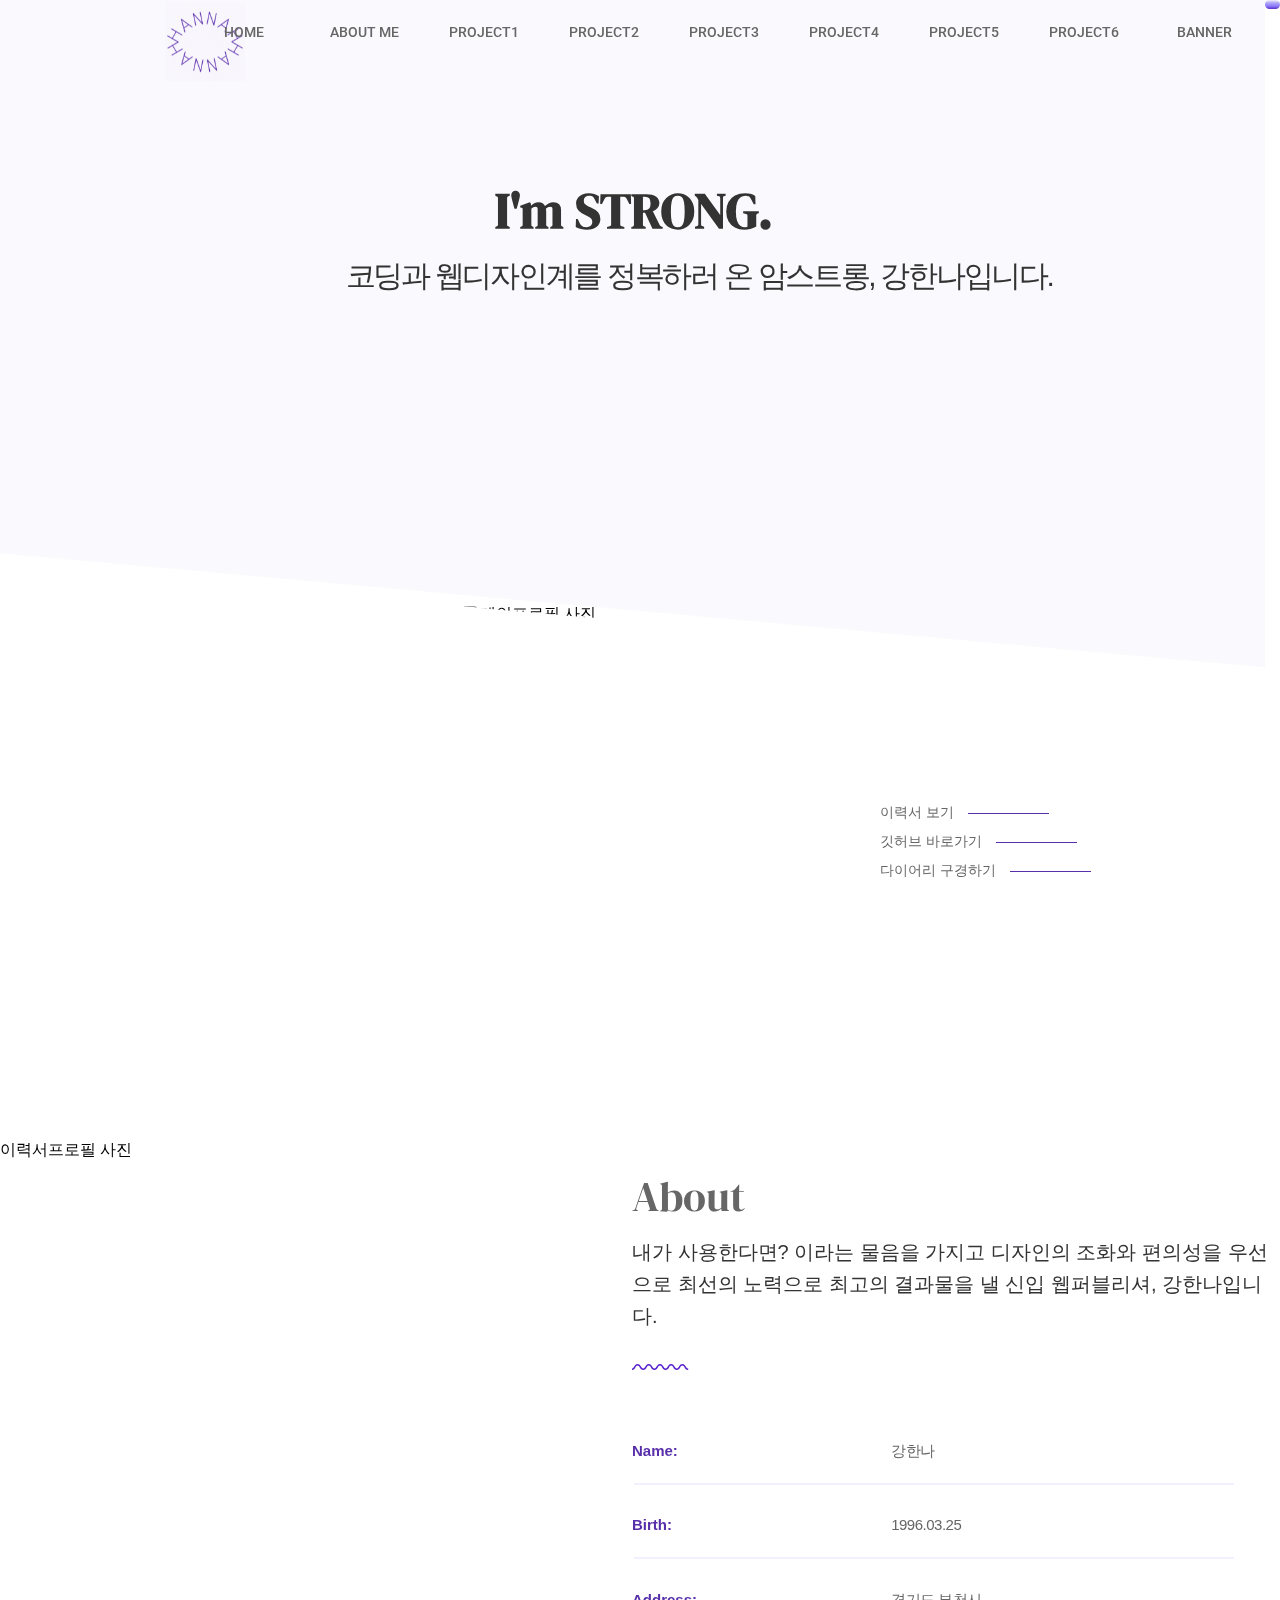
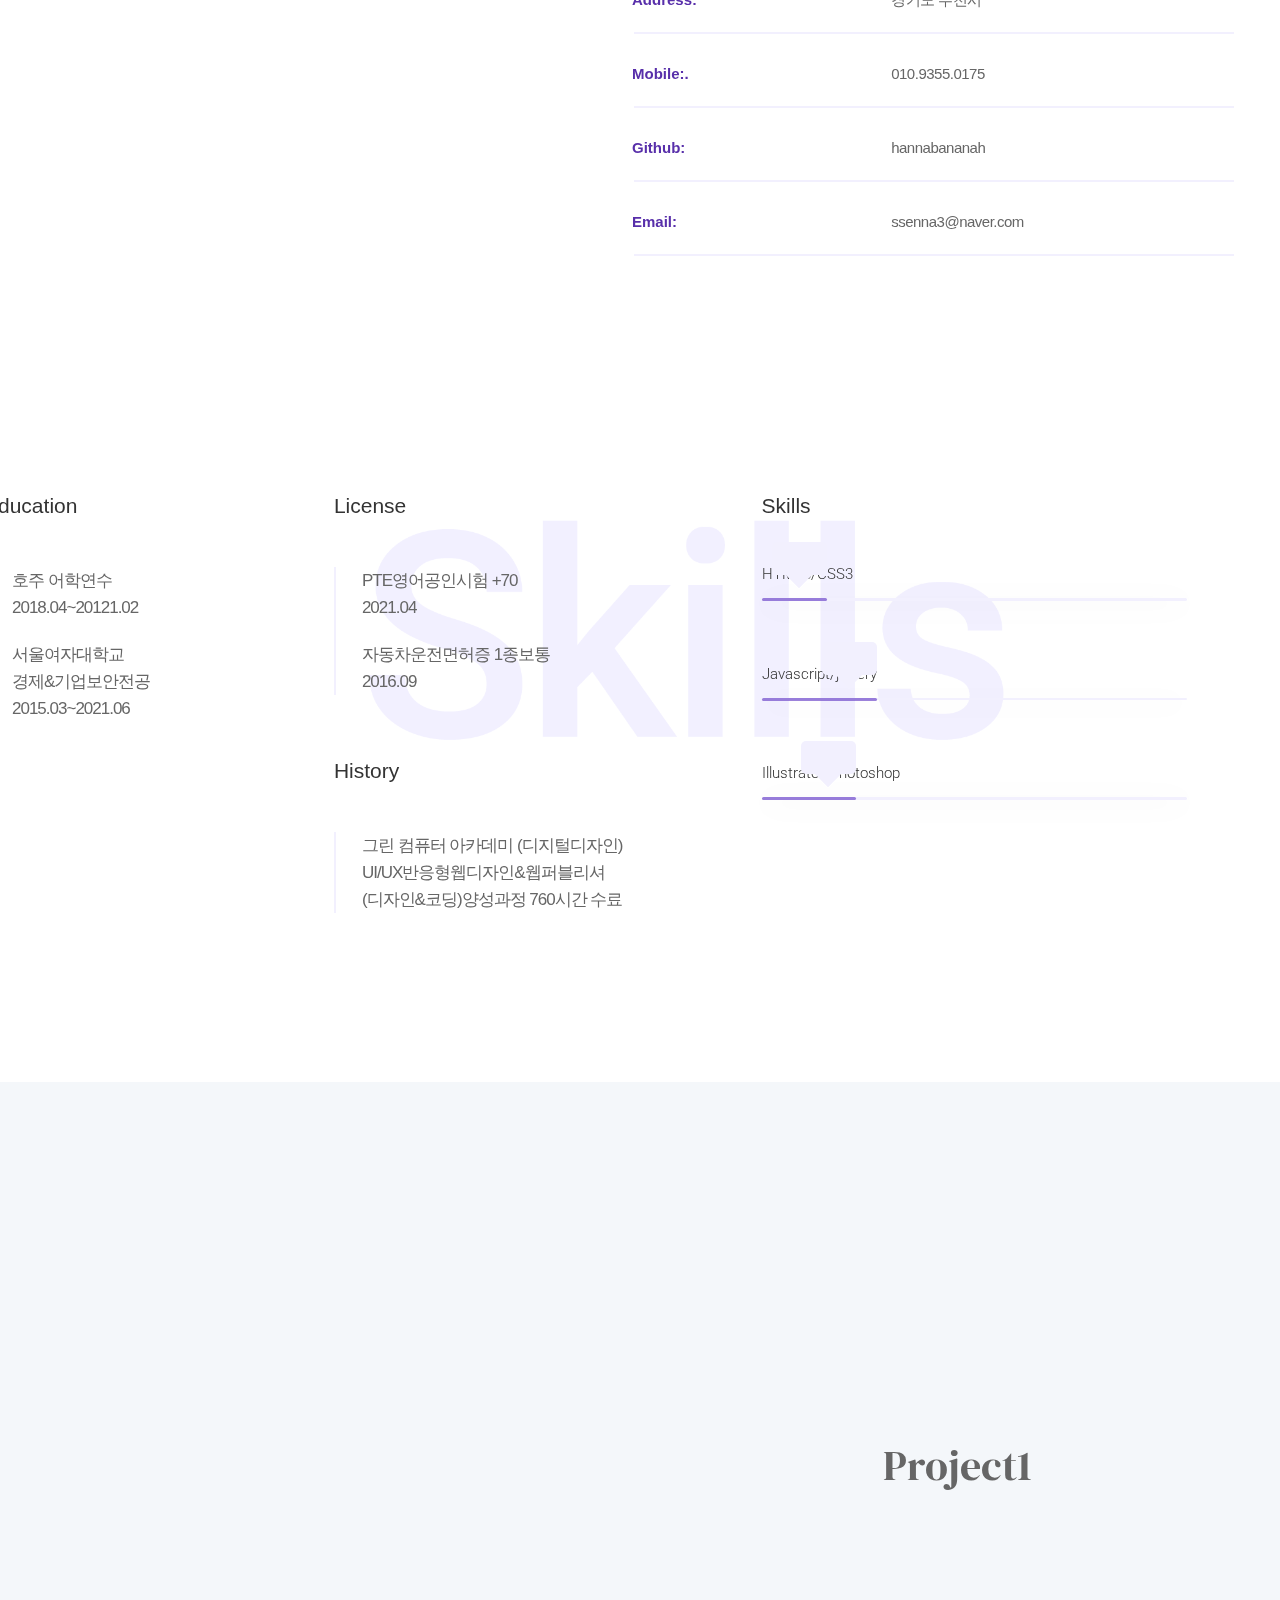
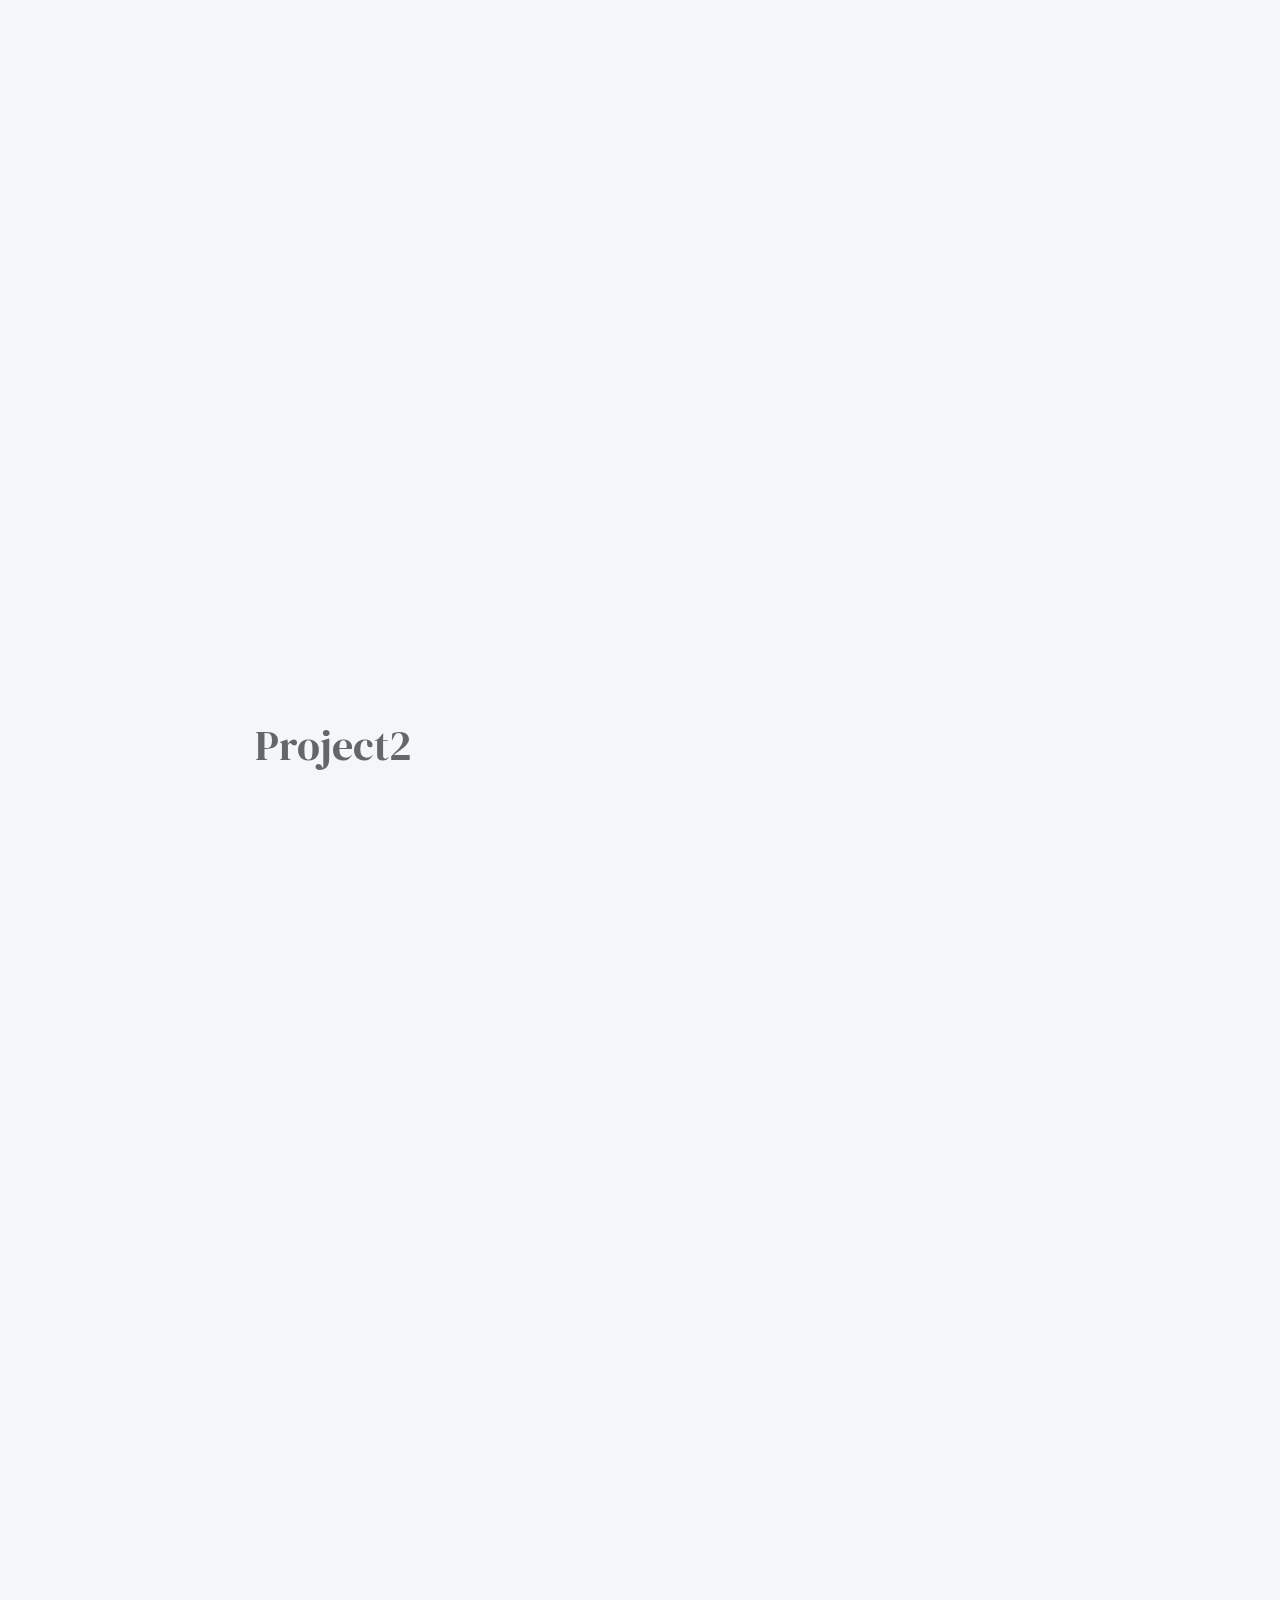
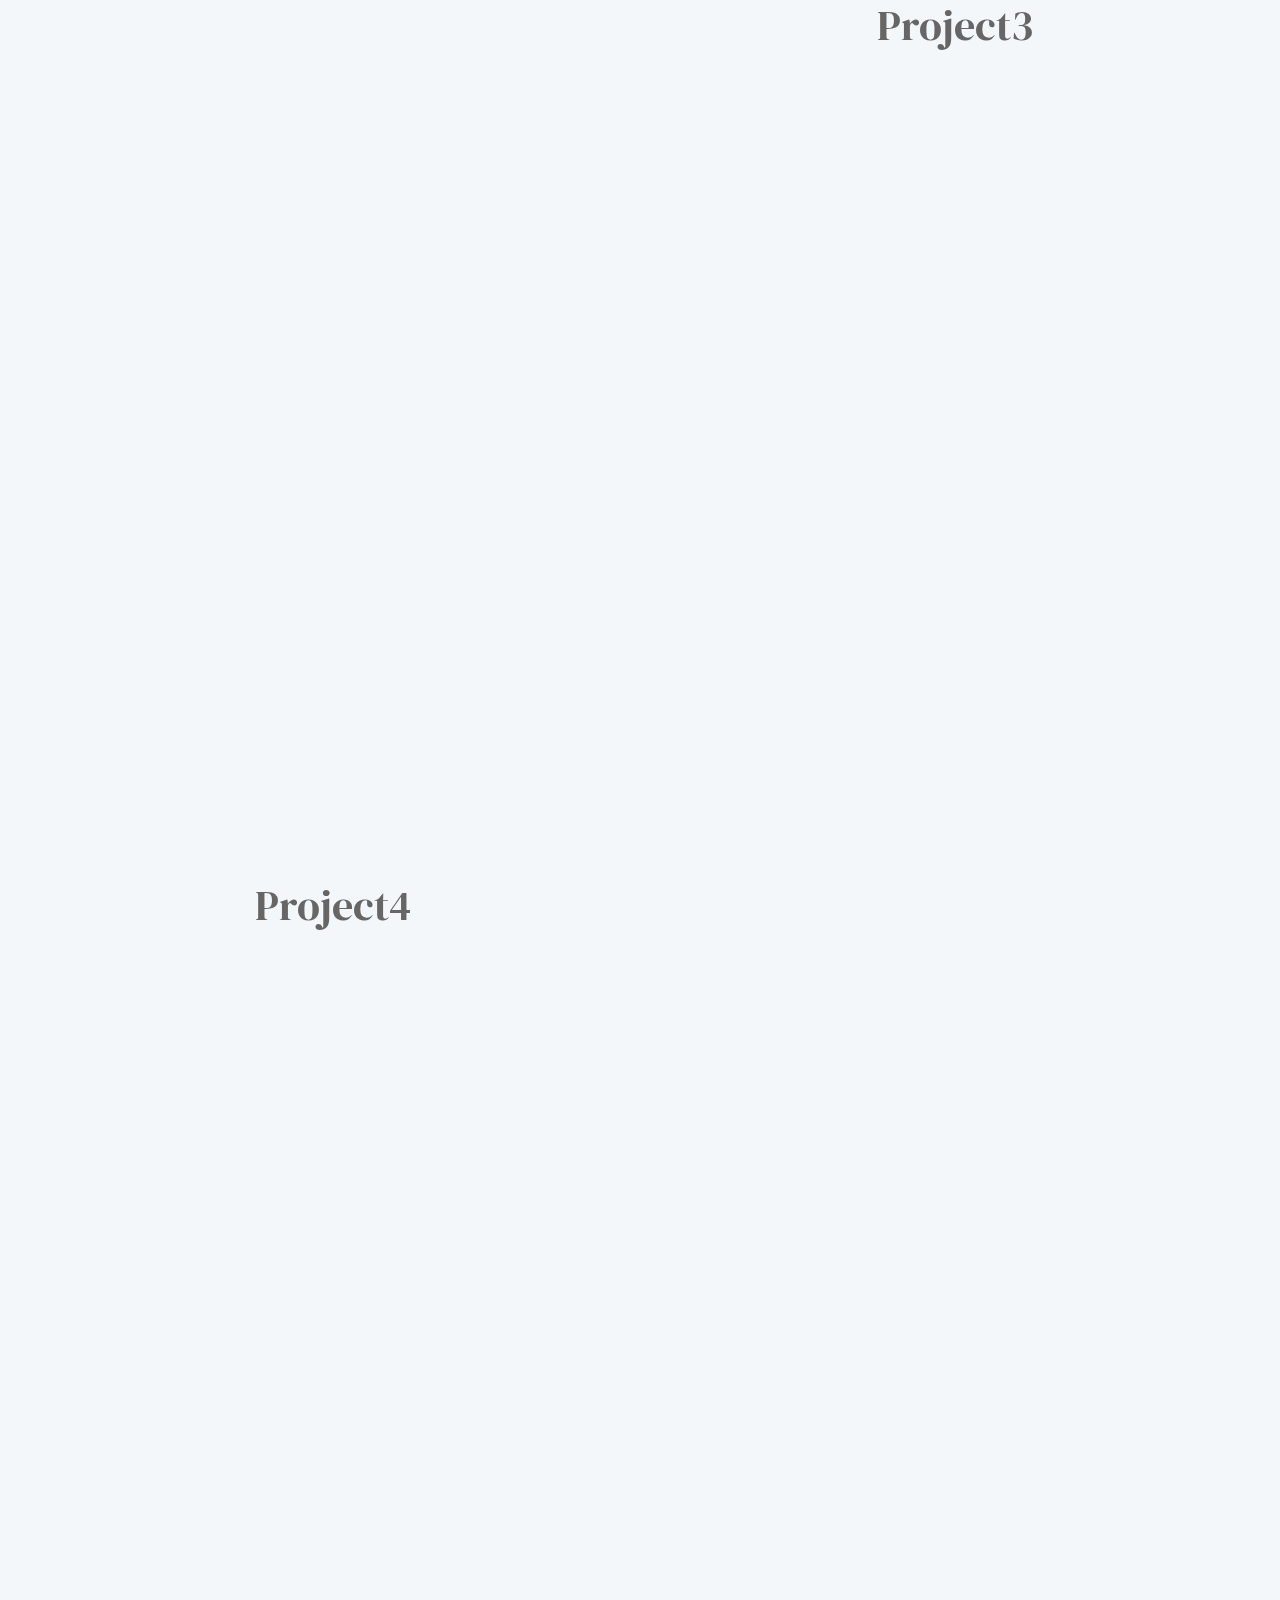
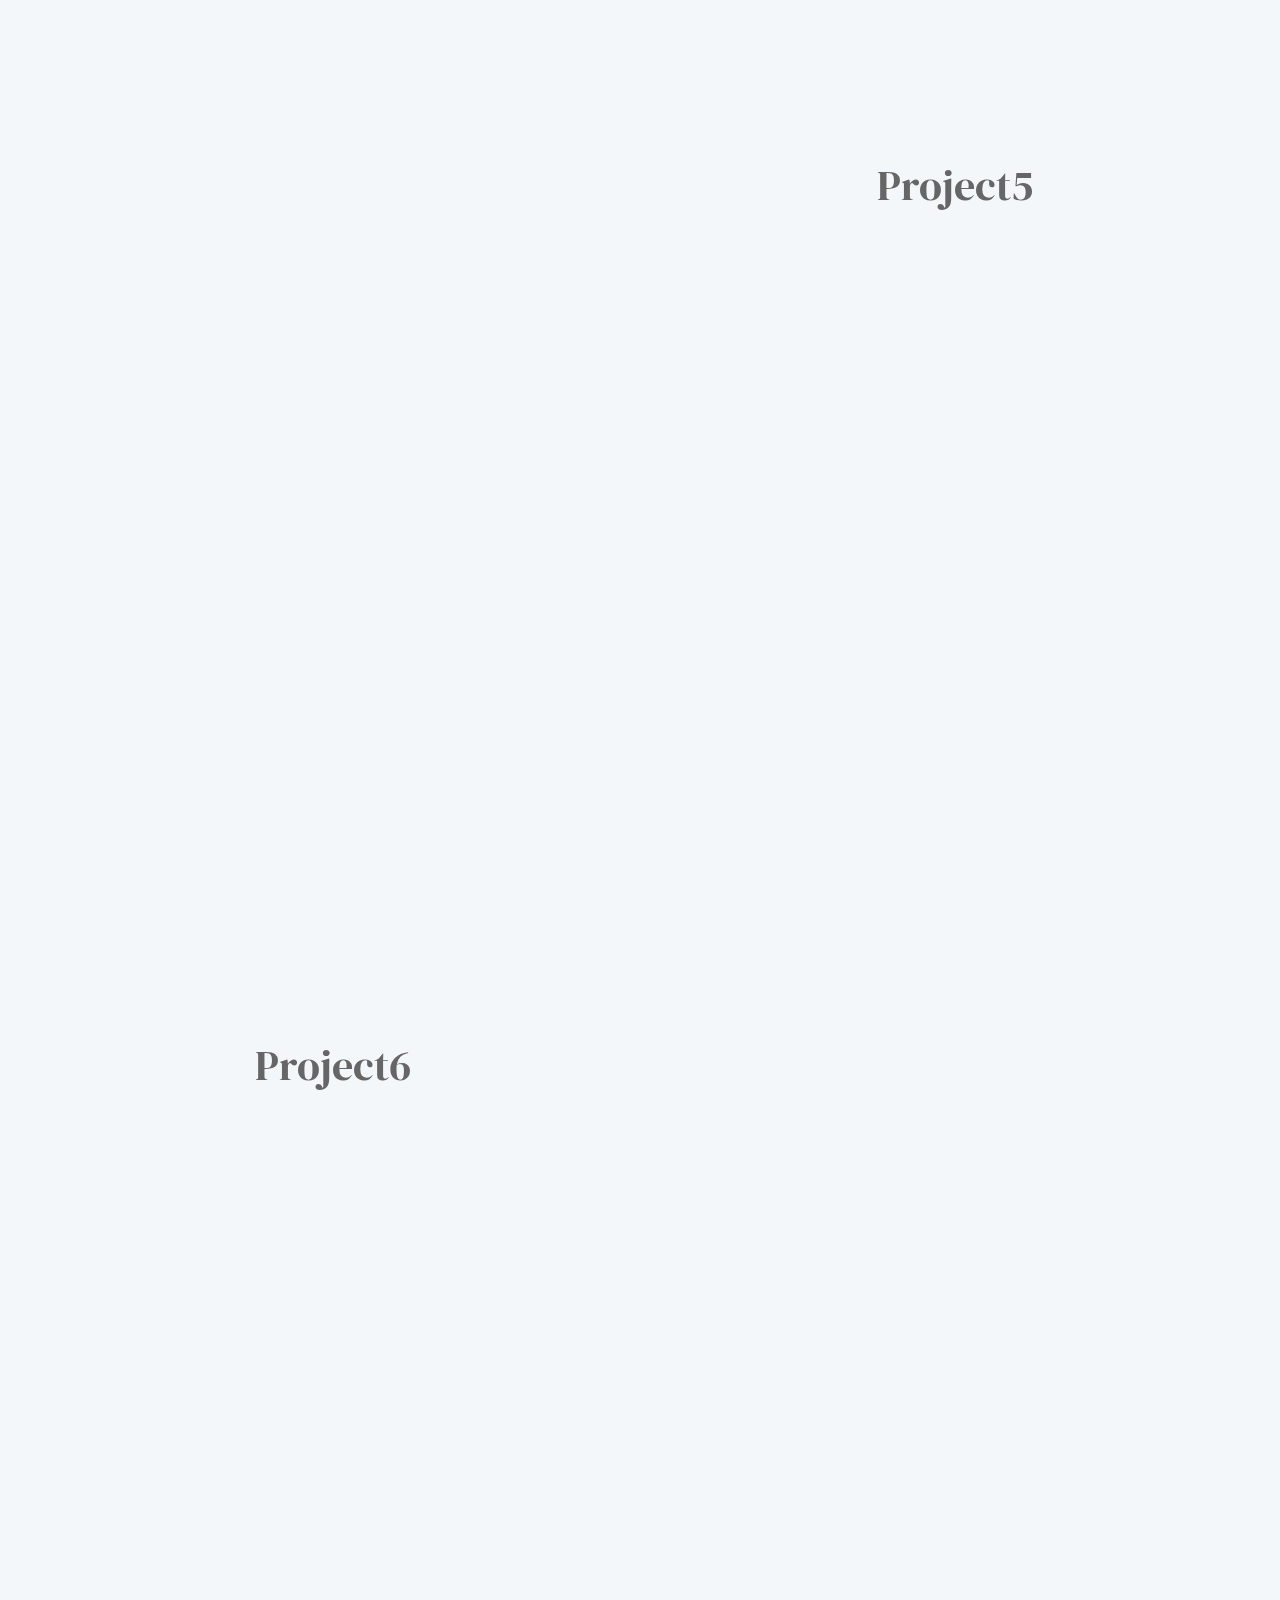
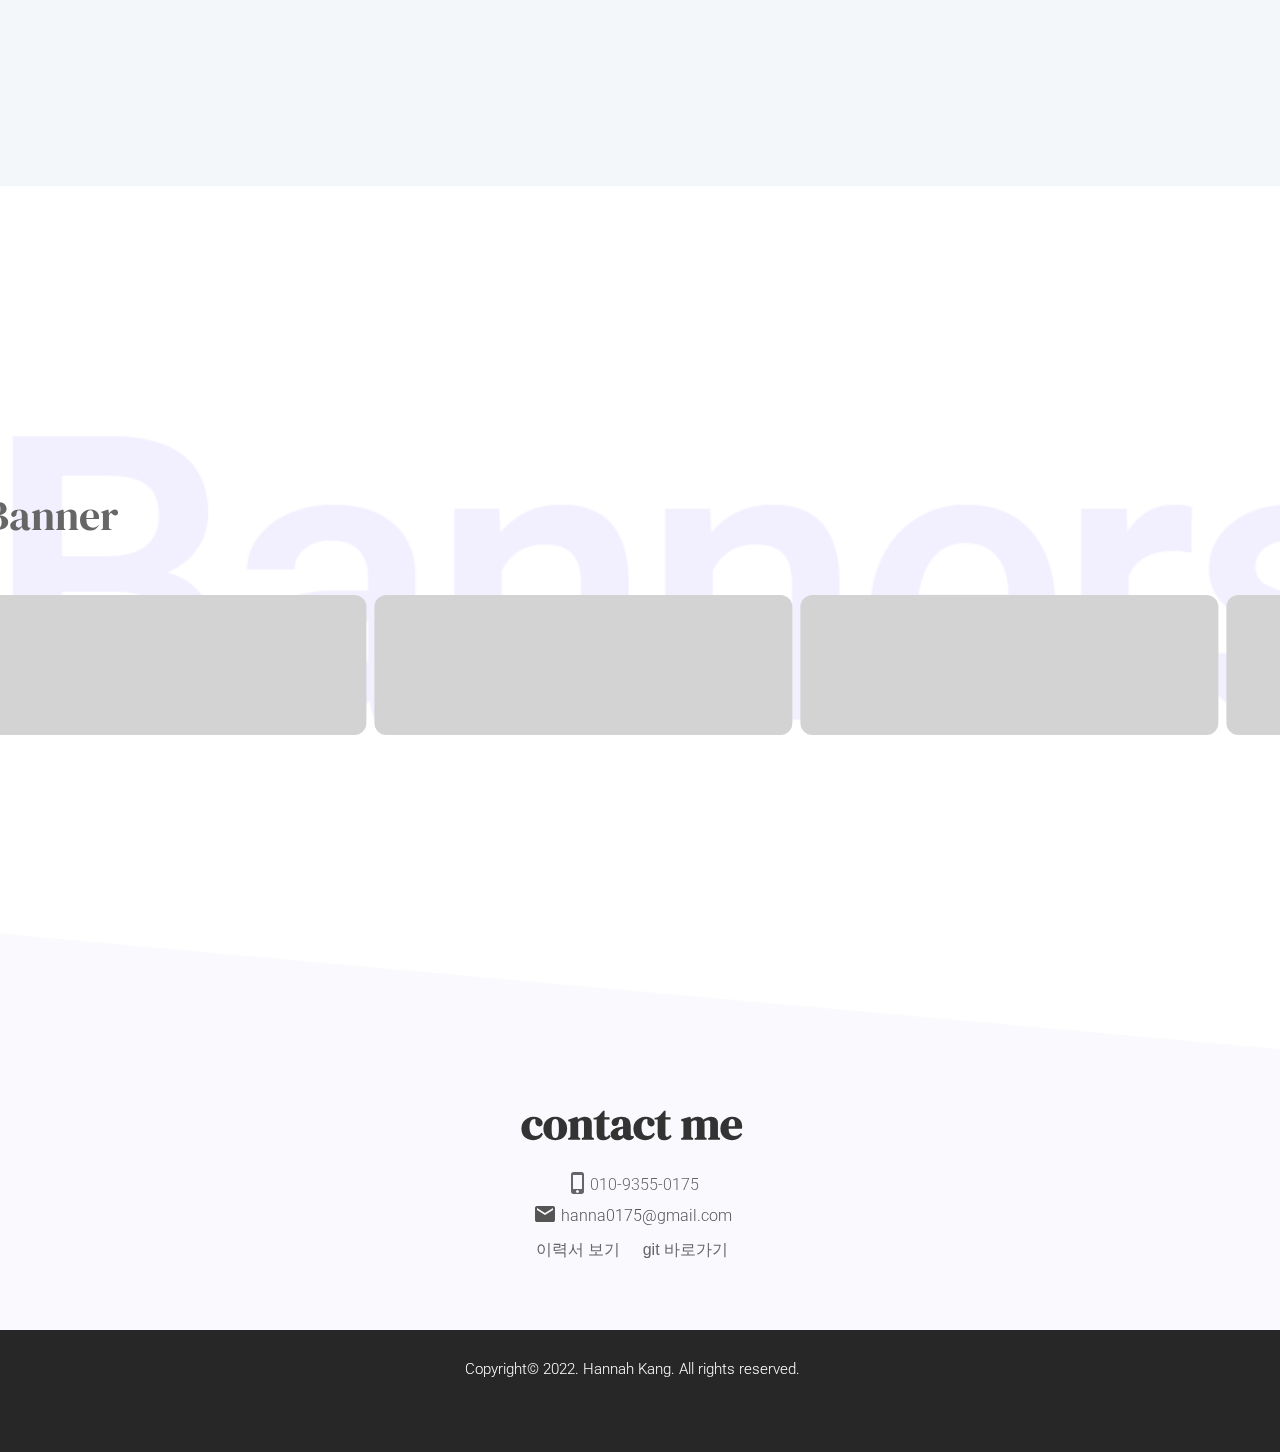
==== commit 44bc5459: "add fixed background and scrolling contents" ====
--- a/index.html
+++ b/index.html
@@ -217,336 +217,351 @@
                 </div>
             </section>
             <div id="project">
-                <section id="project1" class="section">
-                    <div class="container">
-                        <h2 class="tohide">projects</h2>
-                        <div class="left_area1">
-                            <div class="left">
-                                <div class="mockup">
-                                    <img src="images/mockupPC.png" alt="데스크탑 목업 이미지" class="computer">
-                                    <a href="http://ssenna1.dothome.co.kr" class="hidden" target="_blank">
-                                        <img src="images/Uljin.jpeg" alt="울진군문화관광프로젝트PC화면">
-                                    </a>
-                                    <div class="computer"></div>
-                                </div>
-                                <div class="mockup2">
-                                    <img src="images/mockupphone.png" alt="서브PC 목업 이미지" class="데스크탑 목업 이미지2">
-                                    <a href="http://ssenna1.dothome.co.kr" class="hidden" target="_blank">
-                                        <img src="images//UljinAdaptivepng.png" alt="울진군문화관광프로젝트PHONE화면"></a>
-                                    <div class="phone"></div>
-                                </div>
-                            </div>
-                        </div>
-                        <div class="right_area1">
-                            <div class="mask_left">
-                                <div class="title_mask txt_mask">
-                                    <span class="txt capital">project1</span>
-                                    <span class="mask"></span>
-                                    <span class="mask2"></span>
-                                </div>
-                            </div>
-                            <div class="project_info project_info1">
-                                <span class="project_title">울진군 문화관광</span>
-                                <span class="webpage">적응형 웹페이지</span>
-                                <span class="during">제작기간</span>
-                                <span class="during_date">3주</span>
-                                <span class="descrip">header, section, footer 등의 Html 구조를 배우며 처음 작업한 프로젝트입니다.<br>관공서
-                                    페이지인 만큼 구조가 단순하지 않아서 많은 시행착오를 겪었지만 웹표준을 준수한 사이트인 만큼 많은 것을 배울 수 있었습니다.<br>드롭다운 메뉴,
-                                    슬라이더, 게시판 만들기 등 수업을 통해 배운 것을 적용했습니다.<br>다양한 구조와 짜임을 클론코딩을 하면서 익힐 수 있었습니다.</span>
-                                <span class="language">응용 프로그램</span>
-                                <div class="img_box">
-                                    <img class="logo logo2 fr" src="images/jq.png" alt="jq 로고">
-                                    <img class="logo logo1 fr" src="images/js.png" alt="Javascript 로고">
-                                    <img class="logo logo1 fr" src="images/css.png" alt="css 로고">
-                                    <img class="logo logo1 fr" src="images/html.png" alt="html 로고">
-                                </div>
-                                <span class="epilog"><a href="http://ssenna11.dothome.co.kr" target="_blank">메인페이지
-                                        바로가기</a>&nbsp;&nbsp;&nbsp;<a href="http://ssenna11.dothome.co.kr/sub.html"
-                                        target="_blank">서브페이지 바로가기</a></span>
-                                <span class="epilog"><a href="pdf/Hannah_UlJinProjectProposal.pdf" target="_blank">기획서
-                                        바로가기</a>&nbsp;&nbsp;&nbsp;<a href="https://github.com/hannabananah/Project1"
-                                        target="_blank">깃허브 바로가기</a></span>
-                            </div>
-                        </div>
-                    </div>
-                </section>
-                <section id="project2" class="section">
-                    <div class="container">
-                        <div class="left_area2">
-                            <div class="mask_right">
-                                <div class="title_mask txt_mask">
-                                    <span class="txt capital">project2</span>
-                                    <span class="mask"></span>
-                                    <span class="mask2"></span>
-                                </div>
-                            </div>
-                            <div class="project_info project_info2">
-                                <span class="project_title">DelMonte</span>
-                                <span class="webpage webpage2">반응형 웹페이지</span>
-                                <span class="during">제작기간</span>
-                                <span class="during_date">3주</span>
-                                <span class="descrip indent">반응형으로 구현한 웹사이트입니다. float으로 위치를 잡고, 대부분 flex를 사용하여 정렬을
-                                    맞췄습니다. 또한 pc화면을 제작 한 후 모바일 화면을 보면서 반응형을 구성하였습니다.
-                                    <br />
-                                    &nbsp;&nbsp;메인페이지의 첫번째 슬라이드는 직접 java script를 이용하여 슬라이더를 적용하며 슬라이더 구조 짜는 법을 배웠고 두번째
-                                    슬라이드는 slick
-                                    slider를 사용하여 적용하면서 원하는 디자인으로 바꾸며 노력하다보니 플러그인의 수정 및 응용법에 대하여 터득할 수 있었습니다.
-                                    <br />
-                                    &nbsp;&nbsp;메인페이지를 만들고보니 좀더 만들어 보고 싶은 욕심이 생겨서 서브페이지 1,2도 제작했습니다.</span>
-                                <span class="language">응용 프로그램</span>
-                                <div class="img_box">
-                                    <img class="logo logo1 fl" src="images/html.png" alt="html 로고">
-                                    <img class="logo logo1 fl" src="images/css.png" alt="css 로고">
-                                    <img class="logo logo1 fl" src="images/js.png" alt="Javascript 로고">
-                                    <img class="logo logo2 fl" src="images/jq.png" alt="jQuery 로고">
-                                </div>
-                                <span class="epilog"><a href="http://ssenna22.dothome.co.kr" target="_blank">메인페이지
-                                        바로가기</a>&nbsp;&nbsp;<a href="http://ssenna22.dothome.co.kr/sub1.html"
-                                        target="_blank">서브페이지1
-                                        바로가기</a>&nbsp;&nbsp;<a href="http://ssenna22.dothome.co.kr/sub2.html"
-                                        target="_blank">서브페이지2
-                                        바로가기</a></span>
-                                <span class="epilog"><a href="https://github.com/hannabananah/Project3"
-                                        target="_blank">깃허브 바로가기</a></span>
-                            </div>
-                        </div>
-                        <div class="right_area2">
-                            <div class="right">
-                                <div class="mockup">
-                                    <img src="images/mockupPC.png" alt="데스크탑 목업 이미지" class="computer">
-                                    <a href="http://ssenna2.dothome.co.kr" class="hidden" target="_blank">
-                                        <img src="images/DelMonte1.jpeg" alt="델몬트PC화면">
-                                    </a>
-                                    <div class="computer"></div>
-                                </div>
-                                <div class="mockup2">
-                                    <img src="images/mockupphone.png" alt="핸드폰 목업 이미지" class="phone">
-                                    <a href="http://ssenna2.dothome.co.kr/sub1.html" class="hidden" target="_blank">
-                                        <img src="images/DelMonte-Phone.png" alt="델몬트PHONE화면"></a>
-                                    <div class="phone"></div>
-                                </div>
-                                <div class="mockup3">
-                                    <img src="images/mockuptablet.png" alt="태블릿목업 이미지" class="tablet">
-                                    <a href="http://ssenna2.dothome.co.kr/sub2.html" class="hidden" target="_blank">
-                                        <img src="images/DelMonte-Tablet.png" alt="델몬트TABLET화면"></a>
-                                    <div class="tablet"></div>
-                                </div>
-                            </div>
-                        </div>
-                    </div>
-                </section>
-                <section id="project3" class="section">
-                    <div class="container">
-                        <div class="left_area1">
-                            <div class="right">
-                                <div class="app_area">
-                                    <a href="https://www.figma.com/proto/EkgAyYyj3XtvrTt8N7pR6A/%EB%8C%95%EB%8C%95%EC%9E%85%EC%9E%A5-%EC%95%B1?node-id=189%3A2978&scaling=scale-down-width&page-id=189%3A2975&starting-point-node-id=189%3A2978"
-                                        target="_blank"><img src="images/app-preview.gif" alt="댕댕입장 앱 시현"
-                                            class="app_gif"></a>
-                                </div>
-                                <div class="mockup2">
-                                    <div class="crop"><iframe
-                                            src="https://www.figma.com/embed?embed_host=share&url=https%3A%2F%2Fwww.figma.com%2Fproto%2FEkgAyYyj3XtvrTt8N7pR6A%2F%25EB%258C%2595%25EB%258C%2595%25EC%259E%2585%25EC%259E%25A5-%25EC%2595%25B1%3Fnode-id%3D189%253A2978%26scaling%3Dscale-down-width%26page-id%3D189%253A2975%26starting-point-node-id%3D189%253A2978"></iframe>
-                                    </div>
-                                    <div class="phone"></div>
-                                </div>
-                            </div>
-                        </div>
-                        <div class="right_area1">
-                            <div class="mask_left">
-                                <div class="title_mask txt_mask">
-                                    <span class="txt capital">project3</span>
-                                    <span class="mask"></span>
-                                    <span class="mask2"></span>
-                                </div>
-                            </div>
-                            <div class="project_info project_info1">
-                                <span class="project_title">댕댕입장</span>
-                                <span class="webpage">Figma 앱</span>
-                                <span class="during">제작기간</span>
-                                <span class="during_date">2주</span>
-                                <span class="descrip">댕댕입장은 반려견과 동반입장이 가능한 카페나 숙박시설을 한눈에 보여주는 맵기반 어플리케이션입니다.
-                                    위치 검색 뿐만 아니라 시설의 상세정보를 확인할 수 있고 필터기능으로 사용자가 원하는 정보만 볼 수 있어 편리합니다. 반려인들이 소통할 수 있는
-                                    커뮤니티도 있어 서로 정보를 공유할 수 있습니다.
-                                    이 프로젝트를 하면서 처음 배운 피그마 툴에 대한 전반적인 인터렉션 작동법을 알게 되었고 앱 제작을 통해 사용자의 입장에서 기획부터 제작까지 손수 만든
-                                    프로젝트입니다.</span>
-                                <span class="language">응용 프로그램</span>
-                                <div class="img_box">
-                                    <img class="logo logo1 fr" src="images/FIGMA.png" alt="figma 로고">
-                                    <img class="logo logo1 fr" src="images/ps.png" alt="photoshop 로고">
-                                </div>
-                                <span class="epilog"><a
-                                        href="https://www.figma.com/file/EkgAyYyj3XtvrTt8N7pR6A/%EB%8C%95%EB%8C%95%EC%9E%85%EC%9E%A5-%EC%95%B1?node-id=189%3A2975"
-                                        target="_blank">제작사이트 바로가기</a></span>
-                                <span class="epilog"><a href="pdf/App-ProjectProposal.pdf" target="_blank">기획서
-                                        바로가기</a>
-                                </span>
-                            </div>
-                        </div>
-                    </div>
-                </section>
-                <section id="project4" class="section">
-                    <div class="container">
-                        <div class="left_area2">
-                            <div class="mask_right">
-                                <div class="title_mask txt_mask">
-                                    <span class="txt capital">project4</span>
-                                    <span class="mask"></span>
-                                    <span class="mask2"></span>
-                                </div>
-                            </div>
-                            <div class="project_info project_info2">
-                                <span class="project_title">AnhLab</span>
-                                <span class="webpage webpage2">반응형 웹페이지</span>
-                                <span class="during">제작기간</span>
-                                <span class="during_date">3일</span>
-                                <span class="descrip indent">SCSS를 활용해 안랩의 V3클리닉 페이지를 제작하였습니다. SCSS와 함께 미디어 쿼리로 반응형까지
-                                    구현한 페이지입니다.<br /> &nbsp;&nbsp;SCSS를 처음 접했을 때는 생소했지만 nesting, mixin, extend 등을 배우고
-                                    적용하면서 보다 효율적으로 코드를 짤 수 있는 방법이 있다는 것을 깨달았습니다.</span>
-                                <span class="language">응용 프로그램</span>
-                                <div class="img_box">
-                                    <img class="logo logo1 fl" src="images/html.png" alt="html 로고">
-                                    <img class="logo logo1 fl" src="images/css.png" alt="css 로고">
-                                    <img class="logo logo1 fl" src="images/scss.png" alt="scss 로고">
-                                </div>
-                                <span class="epilog"><a href="http://ssenna4.dothome.co.kr" target="_blank">제작사이트
-                                        바로가기</a></span>
-                                <span class="epilog"><a href="https://github.com/hannabananah/Project_AnhLab"
-                                        target="_blank">깃허브 바로가기</a>
-                                </span>
-                            </div>
-                        </div>
-                        <div class="right_area2">
-                            <div class="right">
-                                <div class="mockup">
-                                    <img src="images/mockupPC.png" alt="데스크탑 목업 이미지" class="computer">
-                                    <a href="http://ssenna4.dothome.co.kr" class="hidden" target="_blank">
-                                        <img src="images/AnhLab-PC.png" alt="안랩프로젝트PC화면">
-                                    </a>
-                                    <div class="computer"></div>
-                                </div>
-                                <div class="mockup2">
-                                    <img src="images/mockupphone.png" alt="핸드폰 목업 이미지" class="phone">
-                                    <a href="http://ssenna4.dothome.co.kr" class="hidden" target="_blank">
-                                        <img src="images/AnhLab-Phone.png" alt="안랩프로젝트PHONE화면"></a>
-                                    <div class="phone"></div>
-                                </div>
-                                <div class="mockup3">
-                                    <img src="images/mockuptablet.png" alt="태블릿목업 이미지" class="tablet">
-                                    <a href="http://ssenna4.dothome.co.kr" class="hidden" target="_blank">
-                                        <img src="images/AnhLab-Tablet.png" alt="안랩프로젝트ABLET화면"></a>
-                                    <div class="tablet"></div>
-                                </div>
-                            </div>
-                        </div>
-                    </div>
-                </section>
-                <section id="project5" class="section">
-                    <div class="container">
-                        <div class="left_area1">
-                            <div class="project5_left">
-                                <div class="mockup">
-                                    <img src="images/mockupPC.png" alt="데스크탑 목업 이미지" class="computer">
-                                    <a href="https://hannabananah.github.io/movie_app" class="hidden" target="_blank">
-                                        <img src="images/React-PC.jpeg" alt="리액트영화앱PC화면">
-                                    </a>
-                                    <div class="computer"></div>
-                                </div>
-                                <div class="mockup2">
-                                    <img src="images/mockupphone.png" alt="핸드폰 목업 이미지" class="phone">
-                                    <a href="https://hannabananah.github.io/movie_app" class="hidden" target="_blank">
-                                        <img src="images/React-Phone.png" alt="리액트영화앱PHONE화면"></a>
-                                    <div class="phone"></div>
-                                </div>
-                            </div>
-                        </div>
-                        <div class="right_area1">
-                            <div class="mask_left">
-                                <div class="title_mask txt_mask">
-                                    <span class="txt capital">project5</span>
-                                    <span class="mask"></span>
-                                    <span class="mask2"></span>
-                                </div>
-                            </div>
-                            <div class="project_info project_info1">
-                                <span class="project_title">Movie App</span>
-                                <span class="webpage">반응형 웹페이지</span>
-                                <span class="during">제작기간</span>
-                                <span class="during_date">3일</span>
-                                <span class="descrip">리액트를 활용해 영화앱 페이지를 제작했습니다. 다양한 컴포넌트와 props, map() 함수 등을 사용하면서 리액트에
-                                    대한 기초를 다졌습니다.<br />인상깊었던 점은 mapping을 하는 부분에 배열의 각 요소마다 고유한 key값을 지정해줘야 한다는 것이었습니다.
-                                    key를 왜 사용해야하는지 처음엔 이해가 가지 않았지만 배열의 key값을 고유하게 넘겨주었을 경우, 배열에 추가된 한가지 요소만 리랜더링하는 아주
-                                    유용한 속성이라는 것을 알게 된 후 잊지않고 key값을 넣고 있습니다.</span>
-                                <span class="language">응용 프로그램</span>
-                                <div class="img_box">
-                                    <img class="logo logo1 fr" src="images/React.png" alt="react 로고">
-                                    <img class="logo logo1 fr" src="images/css.png" alt="css 로고">
-                                </div>
-                                <span class="epilog"><a href="https://hannabananah.github.io/movie_app"
-                                        target="_blank">제작사이트 바로가기</a></span>
-                                <span class="epilog"><a href="https://github.com/hannabananah/movie_app"
-                                        target="_blank">깃허브 바로가기</a>
-                                </span>
-
-                            </div>
-                        </div>
-                    </div>
-                </section>
-                <section id="project6" class="section">
-                    <div class="container">
-                        <div class="left_area2">
-                            <div class="mask_right">
-                                <div class="title_mask txt_mask">
-                                    <span class="txt capital">project6</span>
-                                    <span class="mask"></span>
-                                    <span class="mask2"></span>
-                                </div>
-                            </div>
-                            <div class="project_info project_info2">
-                                <span class="project_title">ETUDE</span>
-                                <span class="webpage webpage2">반응형 웹페이지</span>
-                                <span class="during">제작기간</span>
-                                <span class="during_date">2일</span>
-                                <span class="descrip indent">SCSS를 통해 코드를 짜고 수정하는 것에 흥미를 느껴 안랩에 이어 SCSS를 이용하여 에뛰드 웹페이지를
-                                    제작했습니다. <br />&nbsp;&nbsp;이것또한 미디어쿼리를 적용하여 반응형으로 구현했고 제작을 하면서 컴포넌트라는 개념에 좀더 가까워진
-                                    느낌이었습니다.</span>
-                                <span class="language">응용 프로그램</span>
-                                <div class="img_box">
-                                    <img class="logo logo1 fl" src="images/html.png" alt="html 로고">
-                                    <img class="logo logo1 fl" src="images/css.png" alt="css 로고">
-                                    <img class="logo logo1 fl" src="images/scss.png" alt="scss 로고">
-                                </div>
-                                <span class="epilog"><a href="http://ssenna44.dothome.co.kr" target="_blank">제작사이트
-                                        바로가기</a></span>
-                                <span class="epilog"><a href="https://github.com/hannabananah/Project_ETUDE"
-                                        target="_blank">깃허브 바로가기</a></span>
-                            </div>
-                        </div>
-                        <div class="right_area2">
-                            <div class="right">
-                                <div class="mockup">
-                                    <img src="images/mockupPC.png" alt="데스크탑 목업 이미지" class="computer">
-                                    <a href="http://ssenna44.dothome.co.kr" class="hidden" target="_blank">
-                                        <img src="images/ETUDE-PC.jpeg" alt="에뛰드PC화면">
-                                    </a>
-                                    <div class="computer"></div>
-                                </div>
-                                <div class="mockup2">
-                                    <img src="images/mockupphone.png" alt="핸드폰 목업 이미지" class="phone">
-                                    <a href="http://ssenna44.dothome.co.kr" class="hidden" target="_blank">
-                                        <img src="images/ETUDE-Phone.jpeg" alt="에뛰드PHONE화면"></a>
-                                    <div class="phone"></div>
-                                </div>
-                                <div class="mockup3">
-                                    <img src="images/mockuptablet.png" alt="태블릿목업 이미지" class="tablet">
-                                    <a href="http://ssenna44.dothome.co.kr" class="hidden" target="_blank">
-                                        <img src="images/ETUDE-Tablet.jpeg" alt="에뛰드TABLET화면"></a>
-                                    <div class="tablet"></div>
-                                </div>
-                            </div>
-                        </div>
-                    </div>
-                </section>
+                <h2>
+                    <section id="project1" class="section">
+                        <div class="container">
+                            <div class="left_area1">
+                                <div class="left">
+                                    <div class="mockup">
+                                        <img src="images/mockupPC.png" alt="데스크탑 목업 이미지" class="computer">
+                                        <a href="http://ssenna1.dothome.co.kr" class="hidden" target="_blank">
+                                            <img src="images/Uljin.jpeg" alt="울진군문화관광프로젝트PC화면">
+                                        </a>
+                                        <div class="computer"></div>
+                                    </div>
+                                    <div class="mockup2">
+                                        <img src="images/mockupphone.png" alt="서브PC 목업 이미지" class="데스크탑 목업 이미지2">
+                                        <a href="http://ssenna1.dothome.co.kr" class="hidden" target="_blank">
+                                            <img src="images//UljinAdaptivepng.png" alt="울진군문화관광프로젝트PHONE화면"></a>
+                                        <div class="phone"></div>
+                                    </div>
+                                </div>
+                            </div>
+                            <div class="right_area1">
+                                <div class="mask_left">
+                                    <div class="title_mask txt_mask">
+                                        <span class="txt capital">project1</span>
+                                        <span class="mask"></span>
+                                        <span class="mask2"></span>
+                                    </div>
+                                </div>
+                                <div class="project_info project_info1">
+                                    <span class="project_title">울진군 문화관광</span>
+                                    <span class="webpage">적응형 웹페이지</span>
+                                    <span class="during">제작기간</span>
+                                    <span class="during_date">3주</span>
+                                    <span class="descrip">header, section, footer 등의 Html 구조를 배우며 처음 작업한 프로젝트입니다.<br>관공서
+                                        페이지인 만큼 구조가 단순하지 않아서 많은 시행착오를 겪었지만 웹표준을 준수한 사이트인 만큼 많은 것을 배울 수 있었습니다.<br>드롭다운
+                                        메뉴,
+                                        슬라이더, 게시판 만들기 등 수업을 통해 배운 것을 적용했습니다.<br>다양한 구조와 짜임을 클론코딩을 하면서 익힐 수 있었습니다.</span>
+                                    <span class="language">응용 프로그램</span>
+                                    <div class="img_box">
+                                        <img class="logo logo2 fr" src="images/jq.png" alt="jq 로고">
+                                        <img class="logo logo1 fr" src="images/js.png" alt="Javascript 로고">
+                                        <img class="logo logo1 fr" src="images/css.png" alt="css 로고">
+                                        <img class="logo logo1 fr" src="images/html.png" alt="html 로고">
+                                    </div>
+                                    <span class="epilog"><a href="http://ssenna11.dothome.co.kr" target="_blank">메인페이지
+                                            바로가기</a>&nbsp;&nbsp;&nbsp;<a href="http://ssenna11.dothome.co.kr/sub.html"
+                                            target="_blank">서브페이지 바로가기</a></span>
+                                    <span class="epilog"><a href="pdf/Hannah_UlJinProjectProposal.pdf"
+                                            target="_blank">기획서
+                                            바로가기</a>&nbsp;&nbsp;&nbsp;<a href="https://github.com/hannabananah/Project1"
+                                            target="_blank">깃허브 바로가기</a></span>
+                                </div>
+                            </div>
+                        </div>
+                    </section>
+                    <section id="project2" class="section">
+                        <div class="container">
+                            <div class="left_area2">
+                                <div class="mask_right">
+                                    <div class="title_mask txt_mask">
+                                        <span class="txt capital">project2</span>
+                                        <span class="mask"></span>
+                                        <span class="mask2"></span>
+                                    </div>
+                                </div>
+                                <div class="project_info project_info2">
+                                    <span class="project_title">DelMonte</span>
+                                    <span class="webpage webpage2">반응형 웹페이지</span>
+                                    <span class="during">제작기간</span>
+                                    <span class="during_date">3주</span>
+                                    <span class="descrip indent">반응형으로 구현한 웹사이트입니다. float으로 위치를 잡고, 대부분 flex를 사용하여 정렬을
+                                        맞췄습니다. 또한 pc화면을 제작 한 후 모바일 화면을 보면서 반응형을 구성하였습니다.
+                                        <br />
+                                        &nbsp;&nbsp;메인페이지의 첫번째 슬라이드는 직접 java script를 이용하여 슬라이더를 적용하며 슬라이더 구조 짜는 법을 배웠고
+                                        두번째
+                                        슬라이드는 slick
+                                        slider를 사용하여 적용하면서 원하는 디자인으로 바꾸며 노력하다보니 플러그인의 수정 및 응용법에 대하여 터득할 수 있었습니다.
+                                        <br />
+                                        &nbsp;&nbsp;메인페이지를 만들고보니 좀더 만들어 보고 싶은 욕심이 생겨서 서브페이지 1,2도 제작했습니다.</span>
+                                    <span class="language">응용 프로그램</span>
+                                    <div class="img_box">
+                                        <img class="logo logo1 fl" src="images/html.png" alt="html 로고">
+                                        <img class="logo logo1 fl" src="images/css.png" alt="css 로고">
+                                        <img class="logo logo1 fl" src="images/js.png" alt="Javascript 로고">
+                                        <img class="logo logo2 fl" src="images/jq.png" alt="jQuery 로고">
+                                    </div>
+                                    <span class="epilog"><a href="http://ssenna22.dothome.co.kr" target="_blank">메인페이지
+                                            바로가기</a>&nbsp;&nbsp;<a href="http://ssenna22.dothome.co.kr/sub1.html"
+                                            target="_blank">서브페이지1
+                                            바로가기</a>&nbsp;&nbsp;<a href="http://ssenna22.dothome.co.kr/sub2.html"
+                                            target="_blank">서브페이지2
+                                            바로가기</a></span>
+                                    <span class="epilog"><a href="https://github.com/hannabananah/Project3"
+                                            target="_blank">깃허브 바로가기</a></span>
+                                </div>
+                            </div>
+                            <div class="right_area2">
+                                <div class="right">
+                                    <div class="mockup">
+                                        <img src="images/mockupPC.png" alt="데스크탑 목업 이미지" class="computer">
+                                        <a href="http://ssenna2.dothome.co.kr" class="hidden" target="_blank">
+                                            <img src="images/DelMonte1.jpeg" alt="델몬트PC화면">
+                                        </a>
+                                        <div class="computer"></div>
+                                    </div>
+                                    <div class="mockup2">
+                                        <img src="images/mockupphone.png" alt="핸드폰 목업 이미지" class="phone">
+                                        <a href="http://ssenna2.dothome.co.kr/sub1.html" class="hidden" target="_blank">
+                                            <img src="images/DelMonte-Phone.png" alt="델몬트PHONE화면"></a>
+                                        <div class="phone"></div>
+                                    </div>
+                                    <div class="mockup3">
+                                        <img src="images/mockuptablet.png" alt="태블릿목업 이미지" class="tablet">
+                                        <a href="http://ssenna2.dothome.co.kr/sub2.html" class="hidden" target="_blank">
+                                            <img src="images/DelMonte-Tablet.png" alt="델몬트TABLET화면"></a>
+                                        <div class="tablet"></div>
+                                    </div>
+                                </div>
+                            </div>
+                        </div>
+                    </section>
+                    <section id="project3" class="section">
+                        <div class="container">
+                            <div class="left_area1">
+                                <div class="right">
+                                    <div class="app_area">
+                                        <a href="https://www.figma.com/proto/EkgAyYyj3XtvrTt8N7pR6A/%EB%8C%95%EB%8C%95%EC%9E%85%EC%9E%A5-%EC%95%B1?node-id=189%3A2978&scaling=scale-down-width&page-id=189%3A2975&starting-point-node-id=189%3A2978"
+                                            target="_blank"><img src="images/app-preview.gif" alt="댕댕입장 앱 시현"
+                                                class="app_gif"></a>
+                                    </div>
+                                    <div class="mockup2">
+                                        <div class="crop"><iframe
+                                                src="https://www.figma.com/embed?embed_host=share&url=https%3A%2F%2Fwww.figma.com%2Fproto%2FEkgAyYyj3XtvrTt8N7pR6A%2F%25EB%258C%2595%25EB%258C%2595%25EC%259E%2585%25EC%259E%25A5-%25EC%2595%25B1%3Fnode-id%3D189%253A2978%26scaling%3Dscale-down-width%26page-id%3D189%253A2975%26starting-point-node-id%3D189%253A2978"></iframe>
+                                        </div>
+                                        <div class="phone"></div>
+                                    </div>
+                                </div>
+                            </div>
+                            <div class="right_area1">
+                                <div class="mask_left">
+                                    <div class="title_mask txt_mask">
+                                        <span class="txt capital">project3</span>
+                                        <span class="mask"></span>
+                                        <span class="mask2"></span>
+                                    </div>
+                                </div>
+                                <div class="project_info project_info1">
+                                    <span class="project_title">댕댕입장</span>
+                                    <span class="webpage">Figma 애플리케이션</span>
+                                    <span class="during">제작기간</span>
+                                    <span class="during_date">2주</span>
+                                    <span class="descrip">댕댕입장은 반려견과 동반입장이 가능한 카페나 숙박시설을 한눈에 보여주는 맵기반 어플리케이션입니다.
+                                        <br/>
+                                        위치 검색 뿐만 아니라 시설의 상세정보를 확인할 수 있고 필터기능으로 사용자가 원하는 정보만 볼 수 있어 편리합니다. 
+                                        <br/>
+                                        반려인들이 소통할 수 있는
+                                        커뮤니티도 있어 서로 정보를 공유할 수 있습니다.
+                                        <br/>
+                                        이 프로젝트를 하면서 처음 배운 피그마 툴에 대한 전반적인 인터렉션 작동법을 알게 되었고 앱 제작을 통해 사용자의 입장에서 기획부터 제작까지 손수 만든 프로젝트입니다.</span>
+                                    <span class="language">응용 프로그램</span>
+                                    <div class="img_box">
+                                        <img class="logo logo1 fr" src="images/FIGMA.png" alt="figma 로고">
+                                        <img class="logo logo1 fr" src="images/ps.png" alt="photoshop 로고">
+                                    </div>
+                                    <span class="epilog"><a
+                                            href="https://www.figma.com/file/EkgAyYyj3XtvrTt8N7pR6A/%EB%8C%95%EB%8C%95%EC%9E%85%EC%9E%A5-%EC%95%B1?node-id=189%3A2975"
+                                            target="_blank">제작사이트 바로가기</a></span>
+                                    <span class="epilog"><a href="pdf/App-ProjectProposal.pdf" target="_blank">기획서
+                                            바로가기</a>
+                                    </span>
+                                </div>
+                            </div>
+                        </div>
+                    </section>
+                    <section id="project4" class="section">
+                        <div class="container">
+                            <div class="left_area2">
+                                <div class="mask_right">
+                                    <div class="title_mask txt_mask">
+                                        <span class="txt capital">project4</span>
+                                        <span class="mask"></span>
+                                        <span class="mask2"></span>
+                                    </div>
+                                </div>
+                                <div class="project_info project_info2">
+                                    <span class="project_title">AnhLab</span>
+                                    <span class="webpage webpage2">반응형 웹페이지</span>
+                                    <span class="during">제작기간</span>
+                                    <span class="during_date">3일</span>
+                                    <span class="descrip indent">SCSS를 활용해 안랩의 V3클리닉 페이지를 제작하였습니다. SCSS와 함께 미디어 쿼리로
+                                        반응형까지
+                                        구현한 페이지입니다.<br /> &nbsp;&nbsp;SCSS를 처음 접했을 때는 생소했지만 nesting, mixin, extend 등을
+                                        배우고
+                                        적용하면서 보다 효율적으로 코드를 짤 수 있는 방법이 있다는 것을 깨달았습니다.</span>
+                                    <span class="language">응용 프로그램</span>
+                                    <div class="img_box">
+                                        <img class="logo logo1 fl" src="images/html.png" alt="html 로고">
+                                        <img class="logo logo1 fl" src="images/css.png" alt="css 로고">
+                                        <img class="logo logo1 fl" src="images/scss.png" alt="scss 로고">
+                                    </div>
+                                    <span class="epilog"><a href="http://ssenna4.dothome.co.kr" target="_blank">제작사이트
+                                            바로가기</a></span>
+                                    <span class="epilog"><a href="https://github.com/hannabananah/Project_AnhLab"
+                                            target="_blank">깃허브 바로가기</a>
+                                    </span>
+                                </div>
+                            </div>
+                            <div class="right_area2">
+                                <div class="right">
+                                    <div class="mockup">
+                                        <img src="images/mockupPC.png" alt="데스크탑 목업 이미지" class="computer">
+                                        <a href="http://ssenna4.dothome.co.kr" class="hidden" target="_blank">
+                                            <img src="images/AnhLab-PC.png" alt="안랩프로젝트PC화면">
+                                        </a>
+                                        <div class="computer"></div>
+                                    </div>
+                                    <div class="mockup2">
+                                        <img src="images/mockupphone.png" alt="핸드폰 목업 이미지" class="phone">
+                                        <a href="http://ssenna4.dothome.co.kr" class="hidden" target="_blank">
+                                            <img src="images/AnhLab-Phone.png" alt="안랩프로젝트PHONE화면"></a>
+                                        <div class="phone"></div>
+                                    </div>
+                                    <div class="mockup3">
+                                        <img src="images/mockuptablet.png" alt="태블릿목업 이미지" class="tablet">
+                                        <a href="http://ssenna4.dothome.co.kr" class="hidden" target="_blank">
+                                            <img src="images/AnhLab-Tablet.png" alt="안랩프로젝트ABLET화면"></a>
+                                        <div class="tablet"></div>
+                                    </div>
+                                </div>
+                            </div>
+                        </div>
+                    </section>
+                    <section id="project5" class="section">
+                        <div class="container">
+                            <div class="left_area1">
+                                <div class="project5_left">
+                                    <div class="mockup">
+                                        <img src="images/mockupPC.png" alt="데스크탑 목업 이미지" class="computer">
+                                        <a href="https://hannabananah.github.io/movie_app" class="hidden"
+                                            target="_blank">
+                                            <img src="images/React-PC.jpeg" alt="리액트영화앱PC화면">
+                                        </a>
+                                        <div class="computer"></div>
+                                    </div>
+                                    <div class="mockup2">
+                                        <img src="images/mockupphone.png" alt="핸드폰 목업 이미지" class="phone">
+                                        <a href="https://hannabananah.github.io/movie_app" class="hidden"
+                                            target="_blank">
+                                            <img src="images/React-Phone.png" alt="리액트영화앱PHONE화면"></a>
+                                        <div class="phone"></div>
+                                    </div>
+                                </div>
+                            </div>
+                            <div class="right_area1">
+                                <div class="mask_left">
+                                    <div class="title_mask txt_mask">
+                                        <span class="txt capital">project5</span>
+                                        <span class="mask"></span>
+                                        <span class="mask2"></span>
+                                    </div>
+                                </div>
+                                <div class="project_info project_info1">
+                                    <span class="project_title">Movie App</span>
+                                    <span class="webpage">반응형 웹페이지</span>
+                                    <span class="during">제작기간</span>
+                                    <span class="during_date">3일</span>
+                                    <span class="descrip">리액트를 활용해 영화앱 페이지를 제작했습니다.<br/> 다양한 컴포넌트와 props, map() 함수 등을 사용하면서
+                                        리액트에
+                                        대한 기초를 다졌습니다. 인상깊었던 점은 mapping을 하는 부분에 배열의 각 요소마다 고유한 key값을 지정해줘야 한다는
+                                        것이었습니다.
+                                        key를 왜 사용해야하는지 처음엔 이해가 가지 않았지만 배열의 key값을 고유하게 넘겨주었을 경우, 배열에 추가된 한가지 요소만 리랜더링하는
+                                        아주
+                                        유용한 속성이라는 것을 알게 된 후 잊지않고 key값을 넣고 있습니다.</span>
+                                    <span class="language">응용 프로그램</span>
+                                    <div class="img_box">
+                                        <img class="logo logo1 fr" src="images/React.png" alt="react 로고">
+                                        <img class="logo logo1 fr" src="images/css.png" alt="css 로고">
+                                    </div>
+                                    <span class="epilog"><a href="https://hannabananah.github.io/movie_app"
+                                            target="_blank">제작사이트 바로가기</a></span>
+                                    <span class="epilog"><a href="https://github.com/hannabananah/movie_app"
+                                            target="_blank">깃허브 바로가기</a>
+                                    </span>
+
+                                </div>
+                            </div>
+                        </div>
+                    </section>
+                    <section id="project6" class="section">
+                        <div class="container">
+                            <div class="left_area2">
+                                <div class="mask_right">
+                                    <div class="title_mask txt_mask">
+                                        <span class="txt capital">project6</span>
+                                        <span class="mask"></span>
+                                        <span class="mask2"></span>
+                                    </div>
+                                </div>
+                                <div class="project_info project_info2">
+                                    <span class="project_title">ETUDE</span>
+                                    <span class="webpage webpage2">반응형 웹페이지</span>
+                                    <span class="during">제작기간</span>
+                                    <span class="during_date">2일</span>
+                                    <span class="descrip indent">SCSS를 통해 코드를 짜고 수정하는 것에 흥미를 느껴 안랩에 이어 SCSS를 이용하여 에뛰드
+                                        웹페이지를
+                                        제작했습니다. <br />&nbsp;&nbsp;이것또한 미디어쿼리를 적용하여 반응형으로 구현했고 제작을 하면서 컴포넌트라는 개념에 좀더 가까워진
+                                        느낌이었습니다.</span>
+                                    <span class="language">응용 프로그램</span>
+                                    <div class="img_box">
+                                        <img class="logo logo1 fl" src="images/html.png" alt="html 로고">
+                                        <img class="logo logo1 fl" src="images/css.png" alt="css 로고">
+                                        <img class="logo logo1 fl" src="images/scss.png" alt="scss 로고">
+                                    </div>
+                                    <span class="epilog"><a href="http://ssenna44.dothome.co.kr" target="_blank">제작사이트
+                                            바로가기</a></span>
+                                    <span class="epilog"><a href="https://github.com/hannabananah/Project_ETUDE"
+                                            target="_blank">깃허브 바로가기</a></span>
+                                </div>
+                            </div>
+                            <div class="right_area2">
+                                <div class="right">
+                                    <div class="mockup">
+                                        <img src="images/mockupPC.png" alt="데스크탑 목업 이미지" class="computer">
+                                        <a href="http://ssenna44.dothome.co.kr" class="hidden" target="_blank">
+                                            <img src="images/ETUDE-PC.jpeg" alt="에뛰드PC화면">
+                                        </a>
+                                        <div class="computer"></div>
+                                    </div>
+                                    <div class="mockup2">
+                                        <img src="images/mockupphone.png" alt="핸드폰 목업 이미지" class="phone">
+                                        <a href="http://ssenna44.dothome.co.kr" class="hidden" target="_blank">
+                                            <img src="images/ETUDE-Phone.jpeg" alt="에뛰드PHONE화면"></a>
+                                        <div class="phone"></div>
+                                    </div>
+                                    <div class="mockup3">
+                                        <img src="images/mockuptablet.png" alt="태블릿목업 이미지" class="tablet">
+                                        <a href="http://ssenna44.dothome.co.kr" class="hidden" target="_blank">
+                                            <img src="images/ETUDE-Tablet.jpeg" alt="에뛰드TABLET화면"></a>
+                                        <div class="tablet"></div>
+                                    </div>
+                                </div>
+                            </div>
+                        </div>
+                    </section>
+                </h2>
             </div>
             <section id="banner" class="section cf">
                 <div class="container">
--- a/css/main.css
+++ b/css/main.css
@@ -138,7 +138,7 @@
   height: 63px;
 }
 #aboutme .profile_detail_area p {
-  padding-bottom: 3.5rem;
+  padding-bottom: 3.7rem;
 }
 #aboutme .detail_box_top {
   width: 100%;
@@ -238,17 +238,20 @@
 }
 #project h2 {
   background: url(../images/project.png) no-repeat center center;
-  background-size: contain;
+  background-size: 60%;
   width: 1400px;
-  position: absolute;
   z-index: 0;
-  height: 425px;
+  height: auto;
+  margin: 0 auto;
+  background-attachment: fixed;
+  background-position: 45% 45%;
 }
 #project .section .mask_left {
-  text-align: left;
+  width: 155px;
 }
 #project .section .mask_right {
   text-align: right;
+  width: 426px;
 }
 #project .left_area1 {
   position: relative;
@@ -257,7 +260,6 @@
 }
 #project .right_area1 {
   width: 40%;
-  position: relative;
   padding-top: 150px;
   text-align: right;
 }
@@ -278,7 +280,9 @@
   position: relative;
   display: inline-block;
   font-family: "DM Serif Display";
-  height: 45px;
+  top: 21px;
+  height: 46px;
+  width: 155px;
   font-size: 42px;
   line-height: 40.8px;
   margin-bottom: 2rem;
@@ -550,7 +554,8 @@
   width: 842px;
   height: 455px;
   position: absolute;
-  top: 170px;
+  top: 210px;
+  left: -2%;
 }
 
 #project2 .mockup .computer {
@@ -738,7 +743,8 @@
   width: 842px;
   height: 455px;
   position: absolute;
-  top: 170px;
+  top: 210px;
+  left: -2%;
 }
 
 #project4 .mockup .computer {
@@ -968,7 +974,8 @@
   width: 842px;
   height: 455px;
   position: absolute;
-  top: 170px;
+  top: 210px;
+  left: -2%;
 }
 
 #project6 .mockup .computer {
@@ -1157,10 +1164,10 @@
 #contactme ul li {
   line-height: 1.5rem;
 }
-#contactme button span{
+#contactme button span {
   color: #555;
 }
-#contactme strong{
+#contactme strong {
   color: #555;
 }
 #contactme span {
--- a/css/progress.css
+++ b/css/progress.css
@@ -1,7 +1,7 @@
 @charset "UTF-8";
 
 #aboutme .animation {
-    transition: all 0.5s;
+  transition: all 0.5s;
 }
 
 .progress_bar {
@@ -20,9 +20,9 @@
   bottom: 0;
   height: 3px;
   border-radius: 5px;
-  background:rgba(90, 47, 194,0.6);
+  background: rgba(90, 47, 194, 0.6);
 }
-.progress_bar .rate {
+#aboutme .skill .rate {
   width: 55px;
   text-align: center;
   height: 33px;
@@ -34,8 +34,17 @@
   font-size: 1.2em;
   color: #ed4385;
 }
+#aboutme .skill:first-child .rate {
+  margin-left: 10px;
+}
+#aboutme .skill:nth-child(2) .rate {
+  margin-left: 60px;
+}
+#aboutme .skill:last-child .rate {
+  margin-left: 39px;
+}
 .progress_bar .rate:after {
-  content: '';
+  content: "";
   position: absolute;
   top: 22px;
   left: 17px;
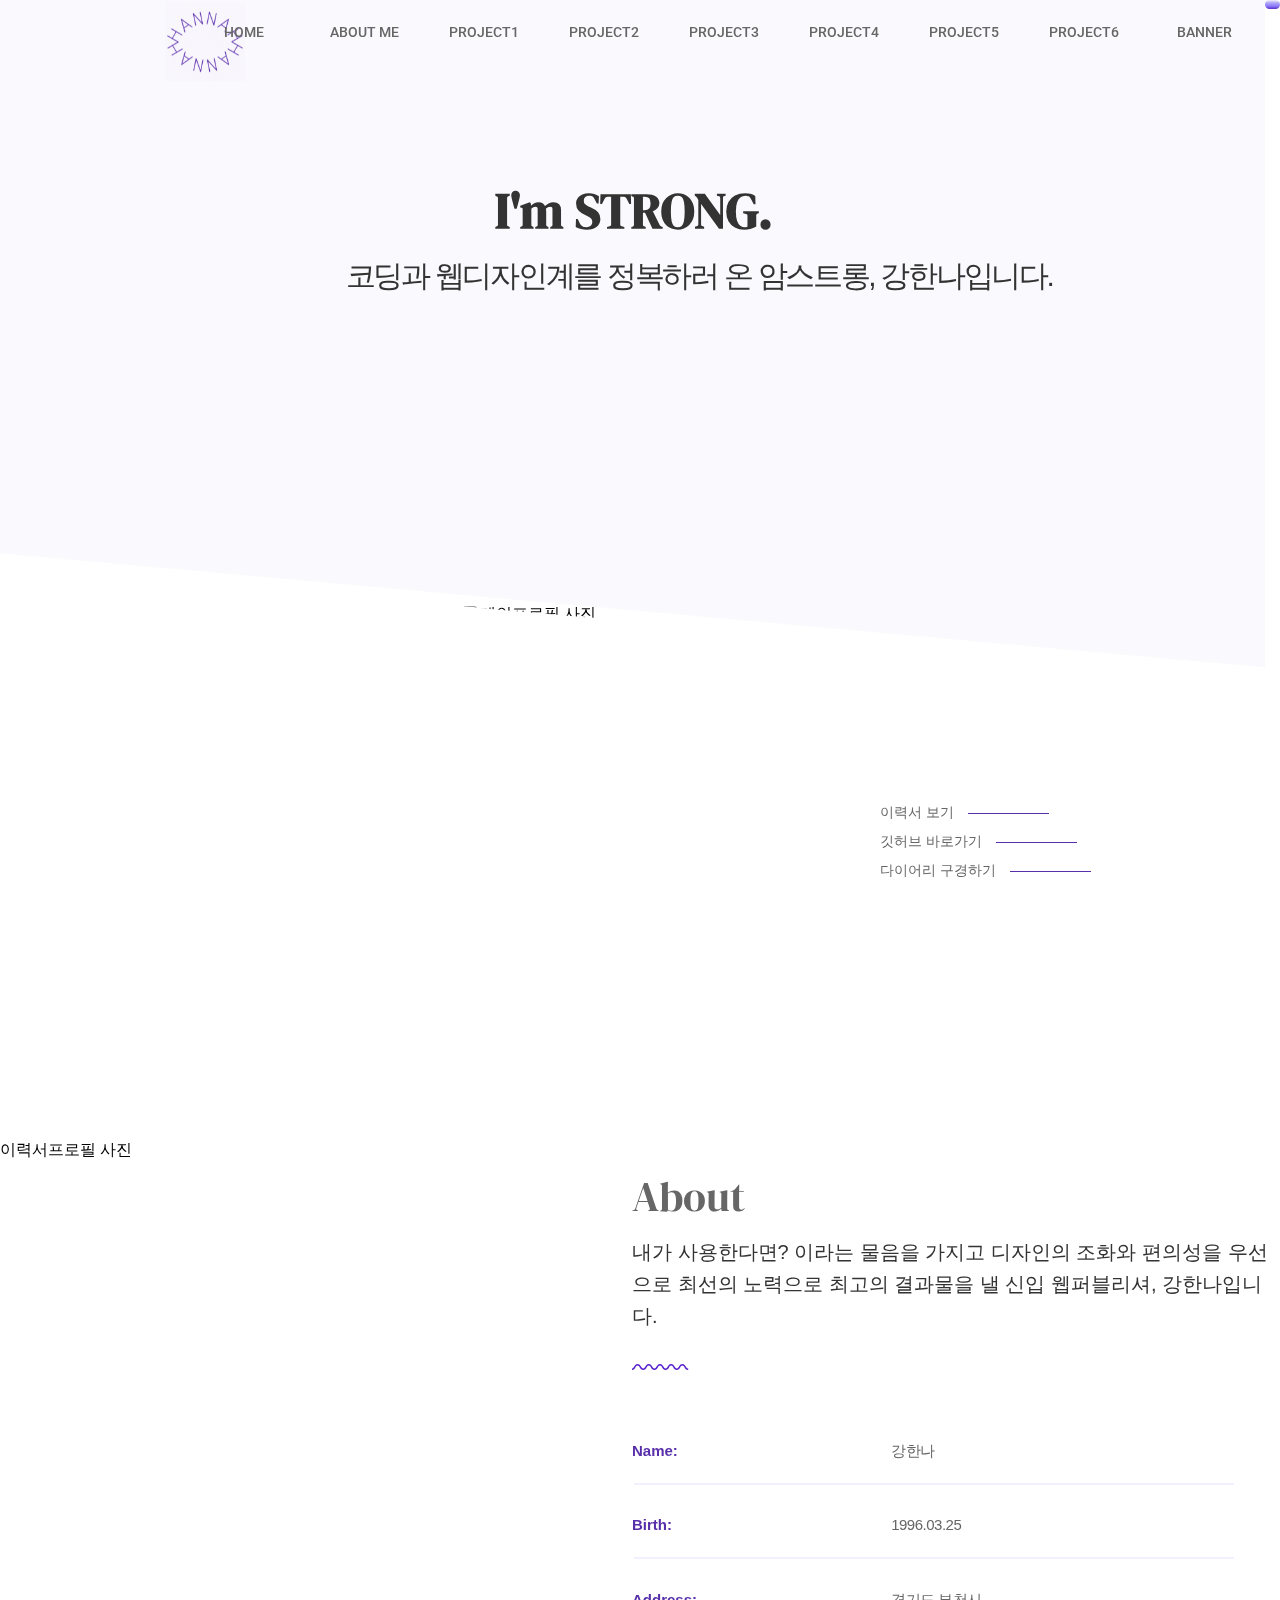
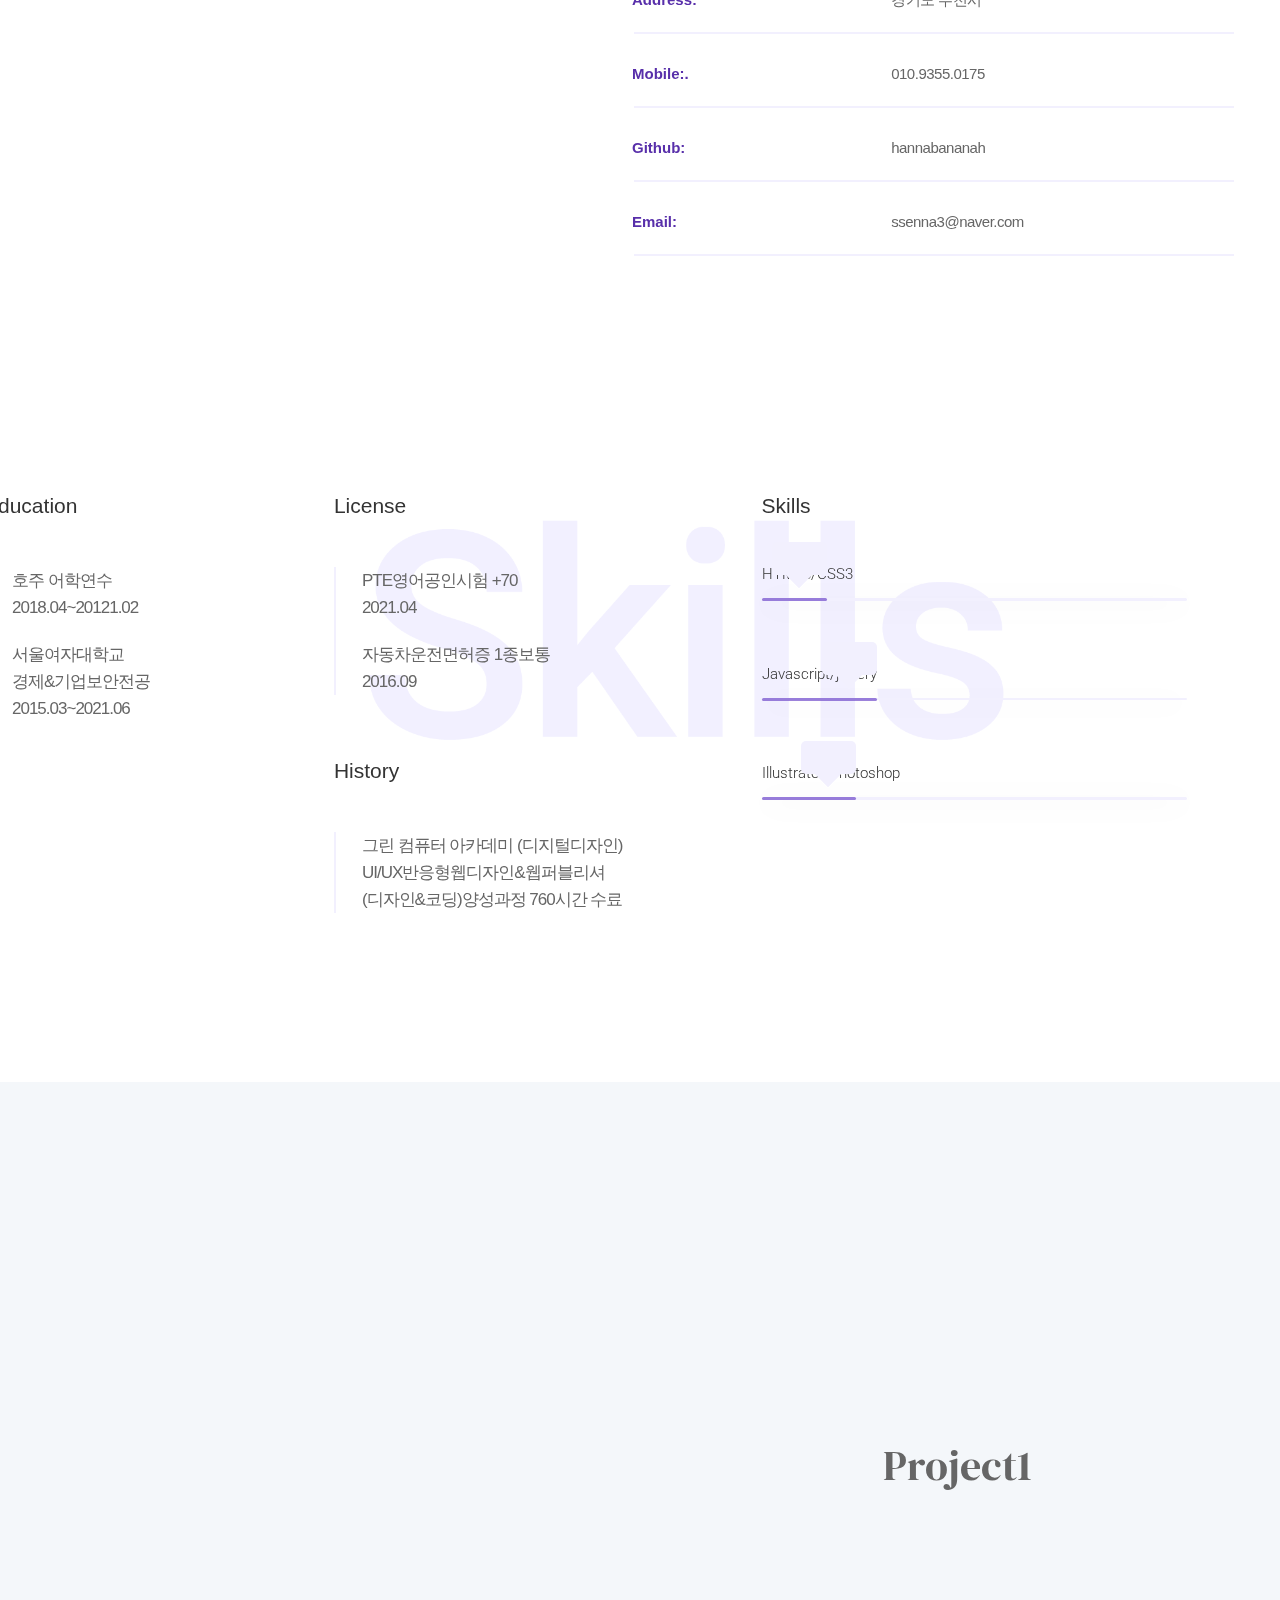
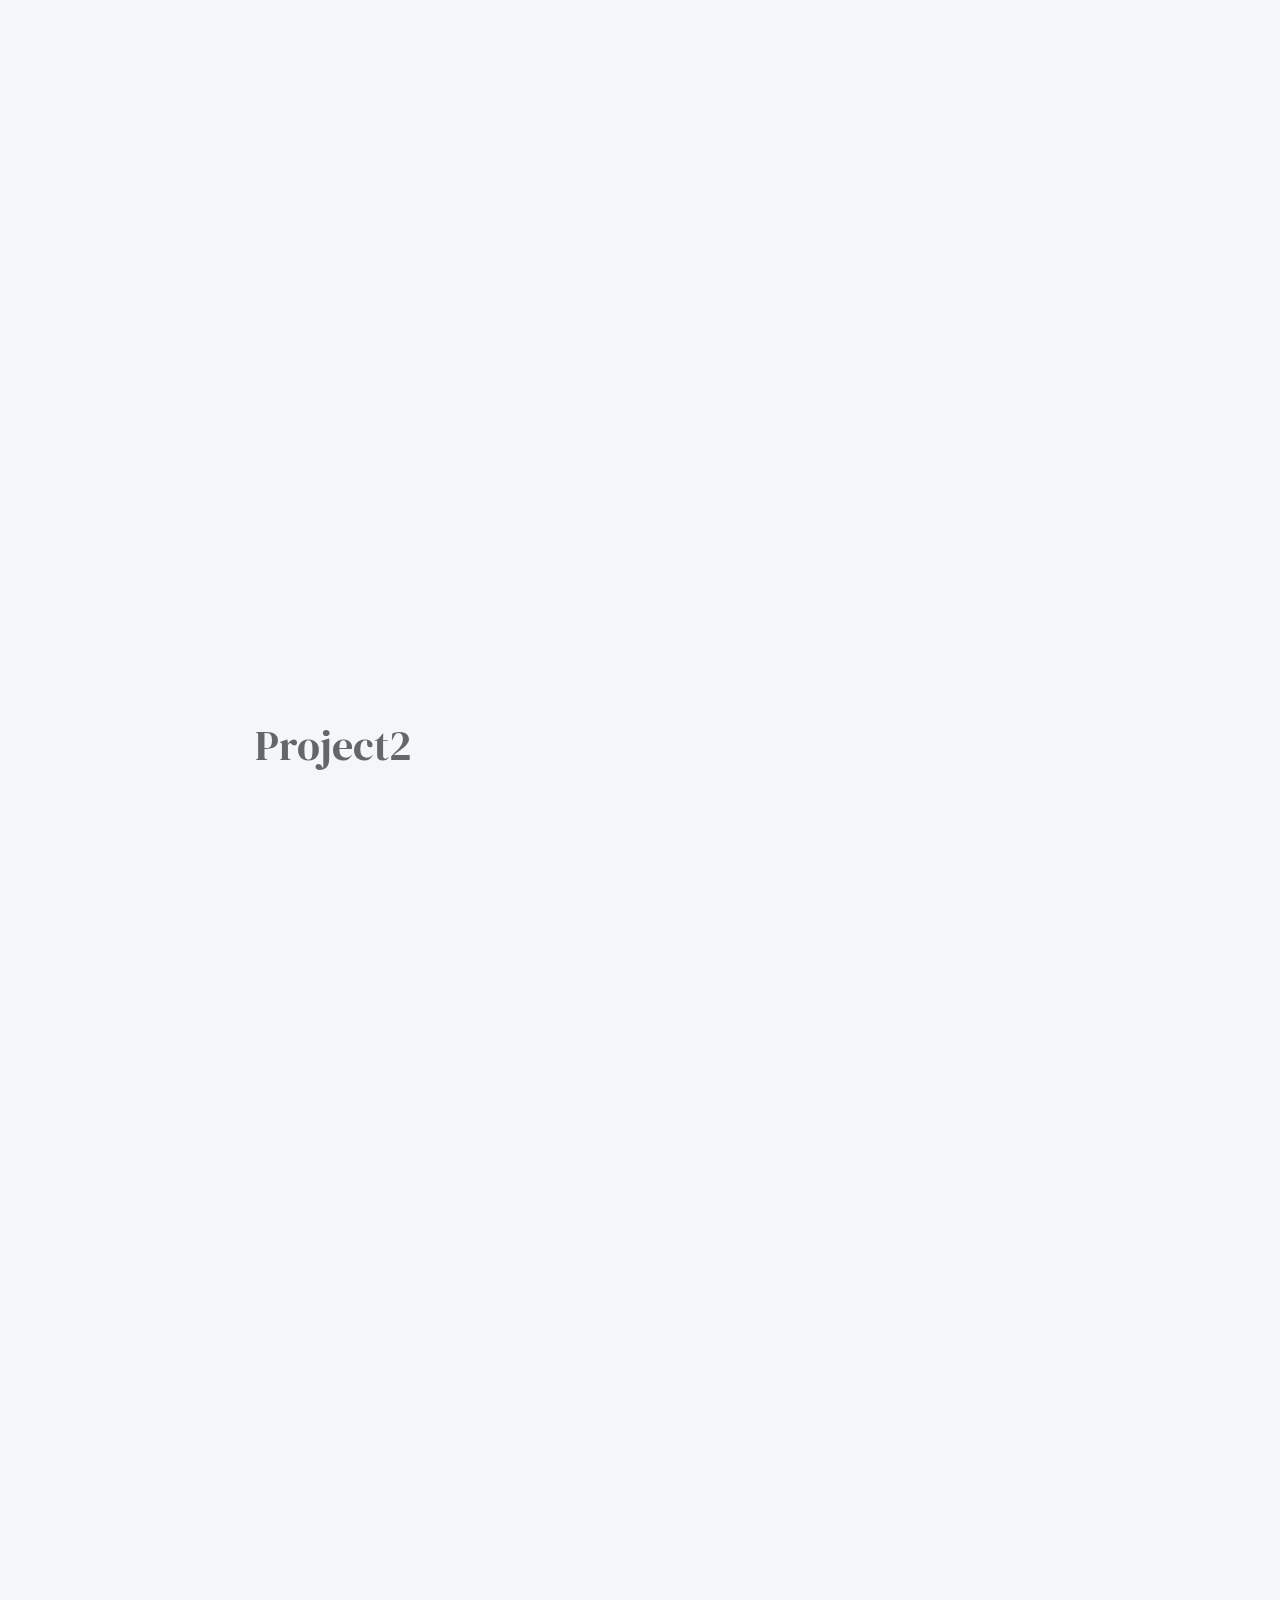
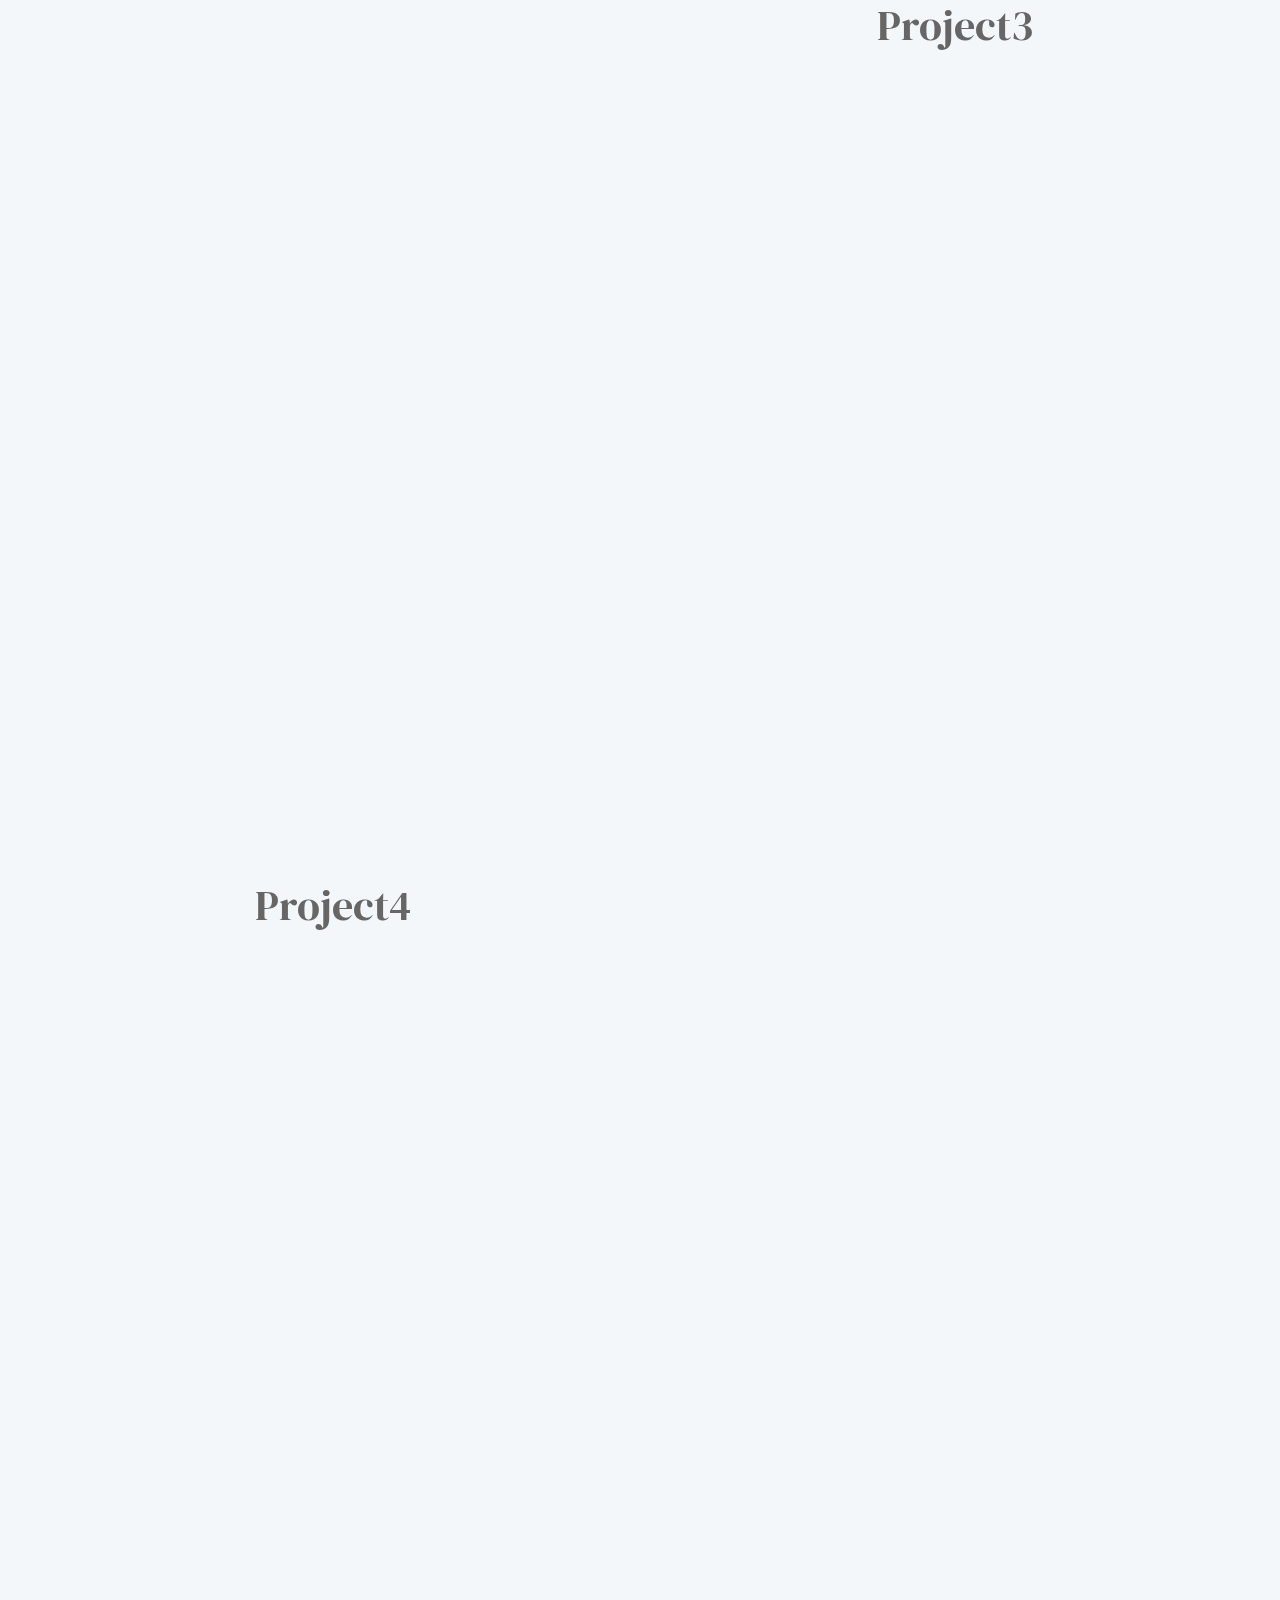
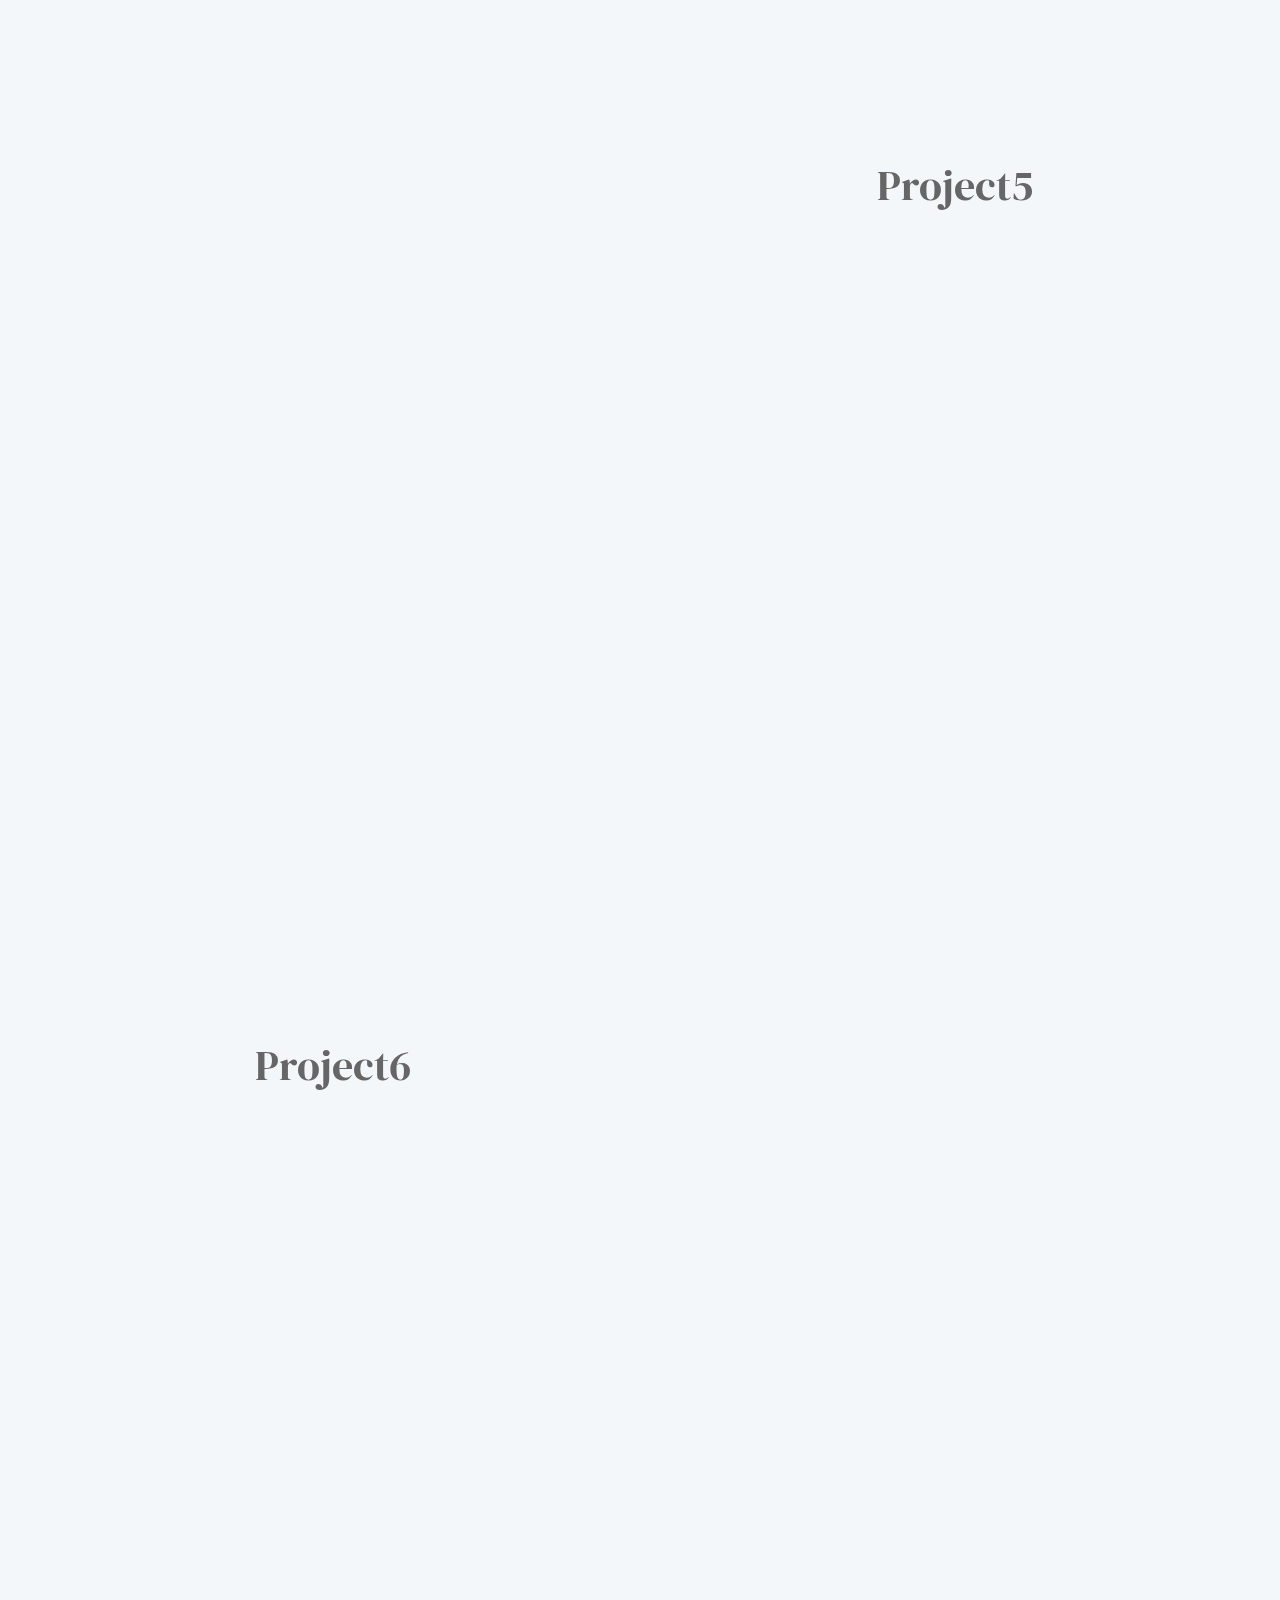
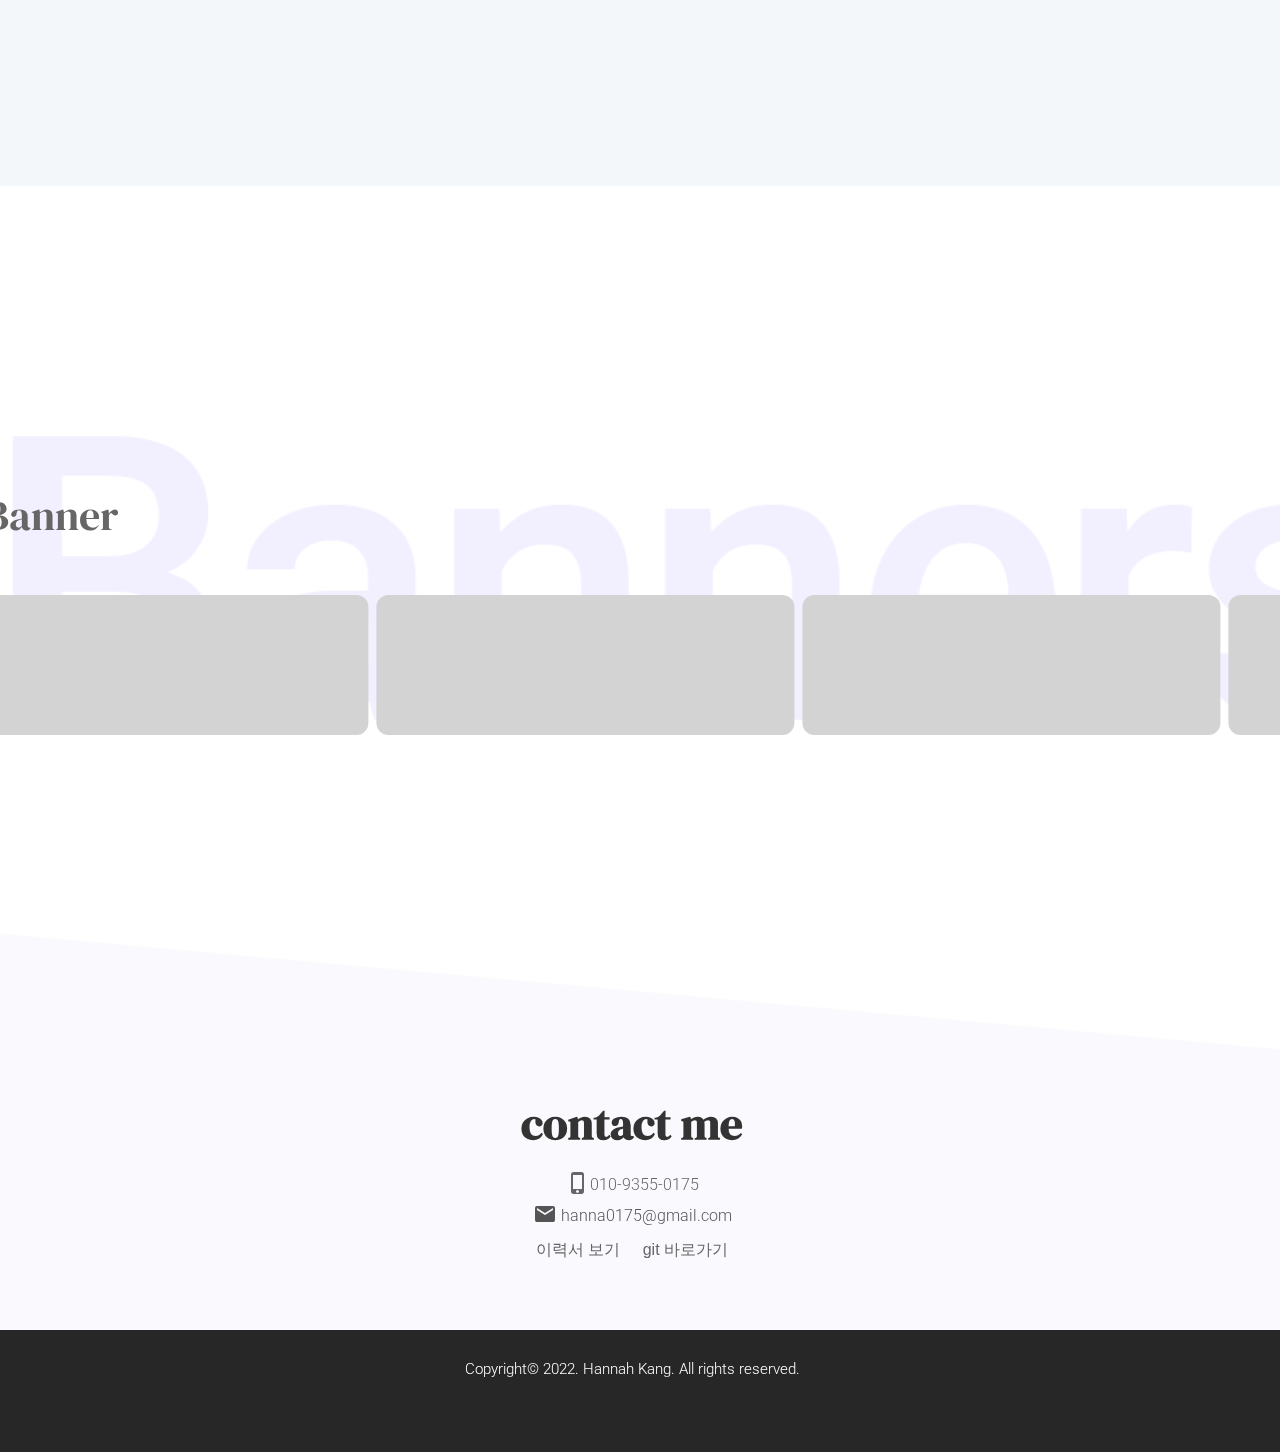
==== commit 5585e60d: "main banner section background animation" ====
--- a/index.html
+++ b/index.html
@@ -123,6 +123,12 @@
                         <img src="images/main_visual.png" alt="메인프로필 사진">
                     </div>
                 </div>
+                <div class="cube"></div>
+                <div class="cube"></div>
+                <div class="cube"></div>
+                <div class="cube"></div>
+                <div class="cube"></div>
+                <div class="cube"></div>
             </div>
             <section id="aboutme" class="section">
                 <div class="container">
@@ -369,13 +375,14 @@
                                     <span class="during">제작기간</span>
                                     <span class="during_date">2주</span>
                                     <span class="descrip">댕댕입장은 반려견과 동반입장이 가능한 카페나 숙박시설을 한눈에 보여주는 맵기반 어플리케이션입니다.
-                                        <br/>
-                                        위치 검색 뿐만 아니라 시설의 상세정보를 확인할 수 있고 필터기능으로 사용자가 원하는 정보만 볼 수 있어 편리합니다. 
-                                        <br/>
+                                        <br />
+                                        위치 검색 뿐만 아니라 시설의 상세정보를 확인할 수 있고 필터기능으로 사용자가 원하는 정보만 볼 수 있어 편리합니다.
+                                        <br />
                                         반려인들이 소통할 수 있는
                                         커뮤니티도 있어 서로 정보를 공유할 수 있습니다.
-                                        <br/>
-                                        이 프로젝트를 하면서 처음 배운 피그마 툴에 대한 전반적인 인터렉션 작동법을 알게 되었고 앱 제작을 통해 사용자의 입장에서 기획부터 제작까지 손수 만든 프로젝트입니다.</span>
+                                        <br />
+                                        이 프로젝트를 하면서 처음 배운 피그마 툴에 대한 전반적인 인터렉션 작동법을 알게 되었고 앱 제작을 통해 사용자의 입장에서 기획부터 제작까지
+                                        손수 만든 프로젝트입니다.</span>
                                     <span class="language">응용 프로그램</span>
                                     <div class="img_box">
                                         <img class="logo logo1 fr" src="images/FIGMA.png" alt="figma 로고">
@@ -483,7 +490,8 @@
                                     <span class="webpage">반응형 웹페이지</span>
                                     <span class="during">제작기간</span>
                                     <span class="during_date">3일</span>
-                                    <span class="descrip">리액트를 활용해 영화앱 페이지를 제작했습니다.<br/> 다양한 컴포넌트와 props, map() 함수 등을 사용하면서
+                                    <span class="descrip">리액트를 활용해 영화앱 페이지를 제작했습니다.<br /> 다양한 컴포넌트와 props, map() 함수 등을
+                                        사용하면서
                                         리액트에
                                         대한 기초를 다졌습니다. 인상깊었던 점은 mapping을 하는 부분에 배열의 각 요소마다 고유한 key값을 지정해줘야 한다는
                                         것이었습니다.
--- a/css/main.css
+++ b/css/main.css
@@ -7,6 +7,78 @@
   background-size: contain;
   margin-top: -3.3rem;
   height: 1001px;
+}
+#main .cube {
+  position: absolute;
+  top: 80vh;
+  left: 45vw;
+  width: 8px;
+  height: 8px;
+  border: solid 0.02px #5722cd;
+  transform-origin: top left;
+  transform: scale(0) rotate(0deg) translate(-50%, -50%);
+  -webkit-animation: cube 12s ease-in forwards infinite;
+  animation: cube 12s ease-in forwards infinite;
+}
+#main .cube:nth-child(2n) {
+  border-color: #cec8f5;
+}
+#main .cube:nth-child(2) {
+  -webkit-animation-delay: 2s;
+  animation-delay: 2s;
+  left: 25vw;
+  top: 40vh;
+}
+#main .cube:nth-child(3) {
+  -webkit-animation-delay: 4s;
+  animation-delay: 4s;
+  left: 75vw;
+  top: 50vh;
+}
+#main .cube:nth-child(4) {
+  -webkit-animation-delay: 6s;
+  animation-delay: 6s;
+  left: 90vw;
+  top: 10vh;
+}
+#main .cube:nth-child(5) {
+  -webkit-animation-delay: 8s;
+  animation-delay: 8s;
+  left: 10vw;
+  top: 75vh;
+}
+#main .cube:nth-child(6) {
+  -webkit-animation-delay: 10s;
+  animation-delay: 10s;
+  left: 40vw;
+  top: 25vh;
+}
+#main .cube:nth-child(7) {
+  -webkit-animation-delay: 10s;
+  animation-delay: 10s;
+  left: 85vw;
+  top: 90vh;
+}
+
+@-webkit-keyframes cube {
+  from {
+    transform: scale(0) rotate(0deg) translate(-50%, -50%);
+    opacity: 1;
+  }
+  to {
+    transform: scale(20) rotate(960deg) translate(-50%, -50%);
+    opacity: 0;
+  }
+}
+@keyframes cube {
+  from {
+    transform: scale(0) rotate(0deg) translate(-50%, -50%);
+    opacity: 1;
+  }
+  to {
+    transform: scale(20) rotate(960deg) translate(-50%, -50%);
+    opacity: 0;
+  }
 }
 /* slogan */
 
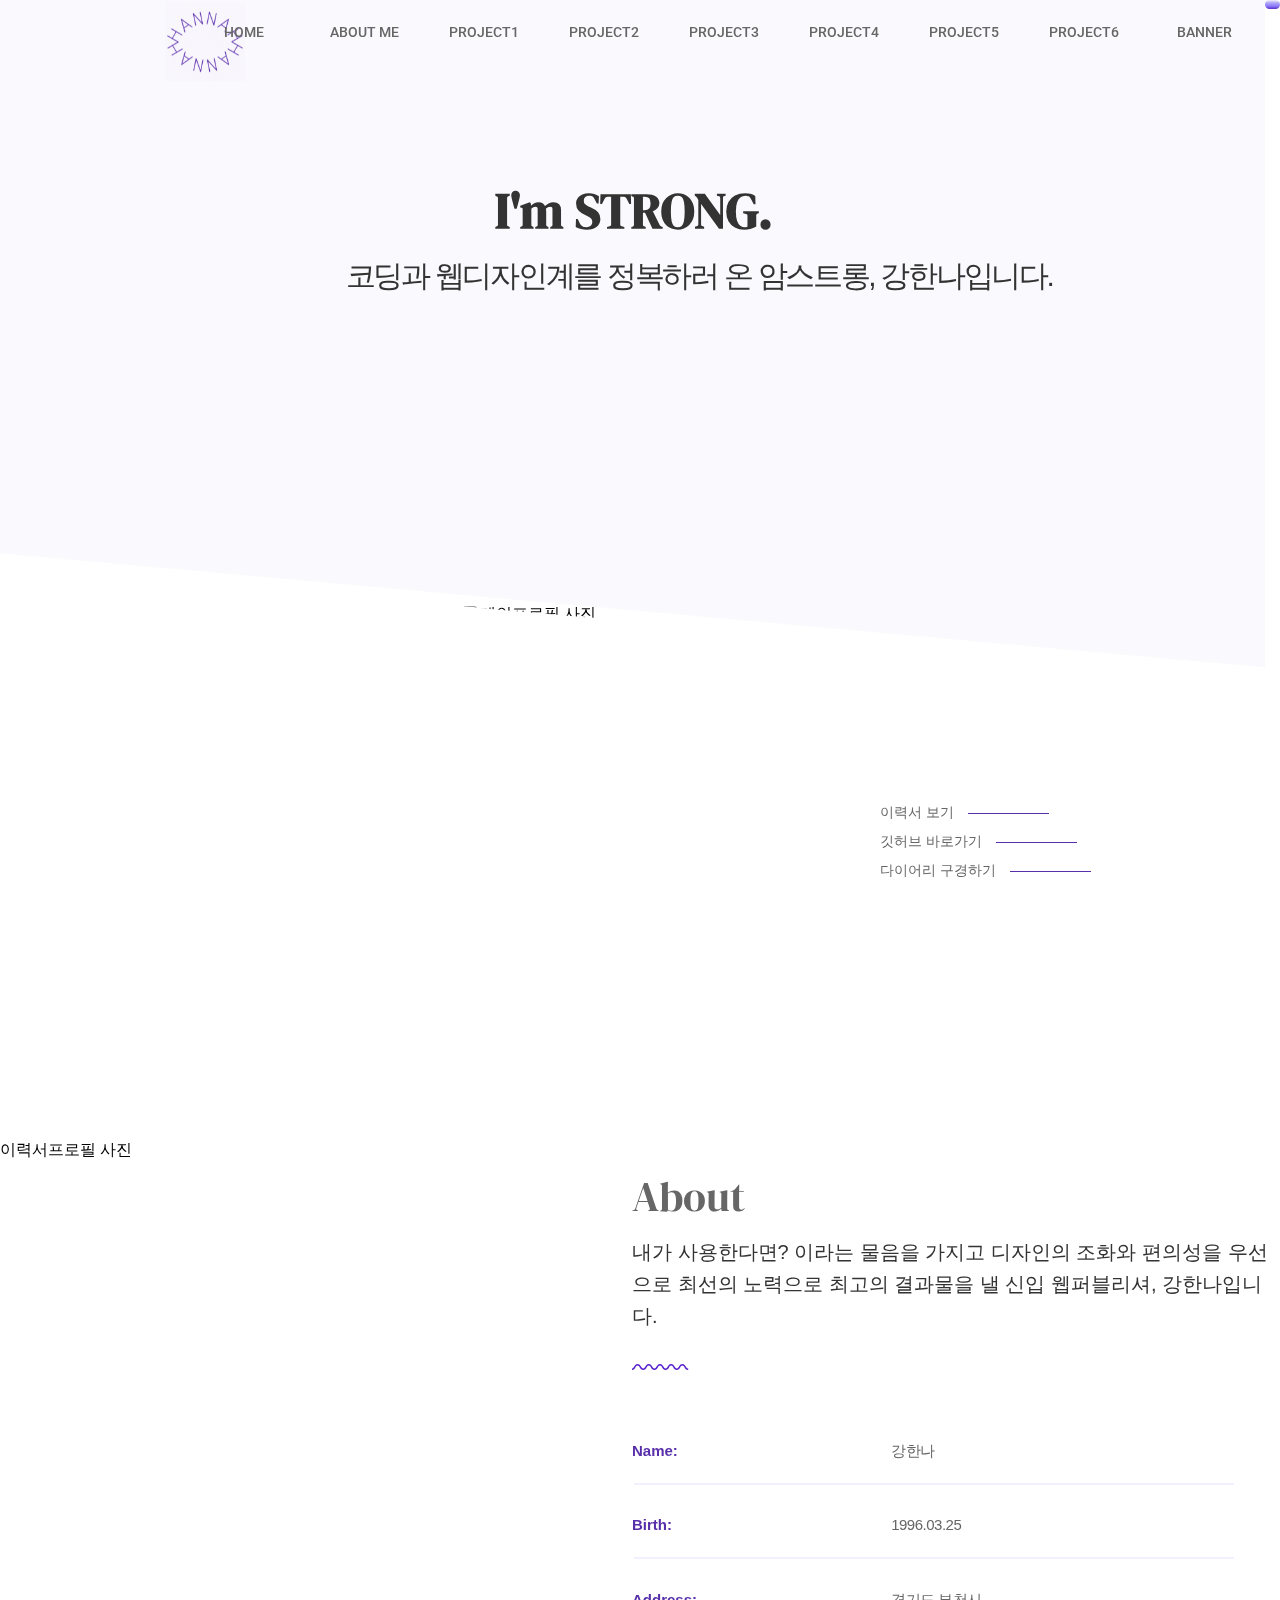
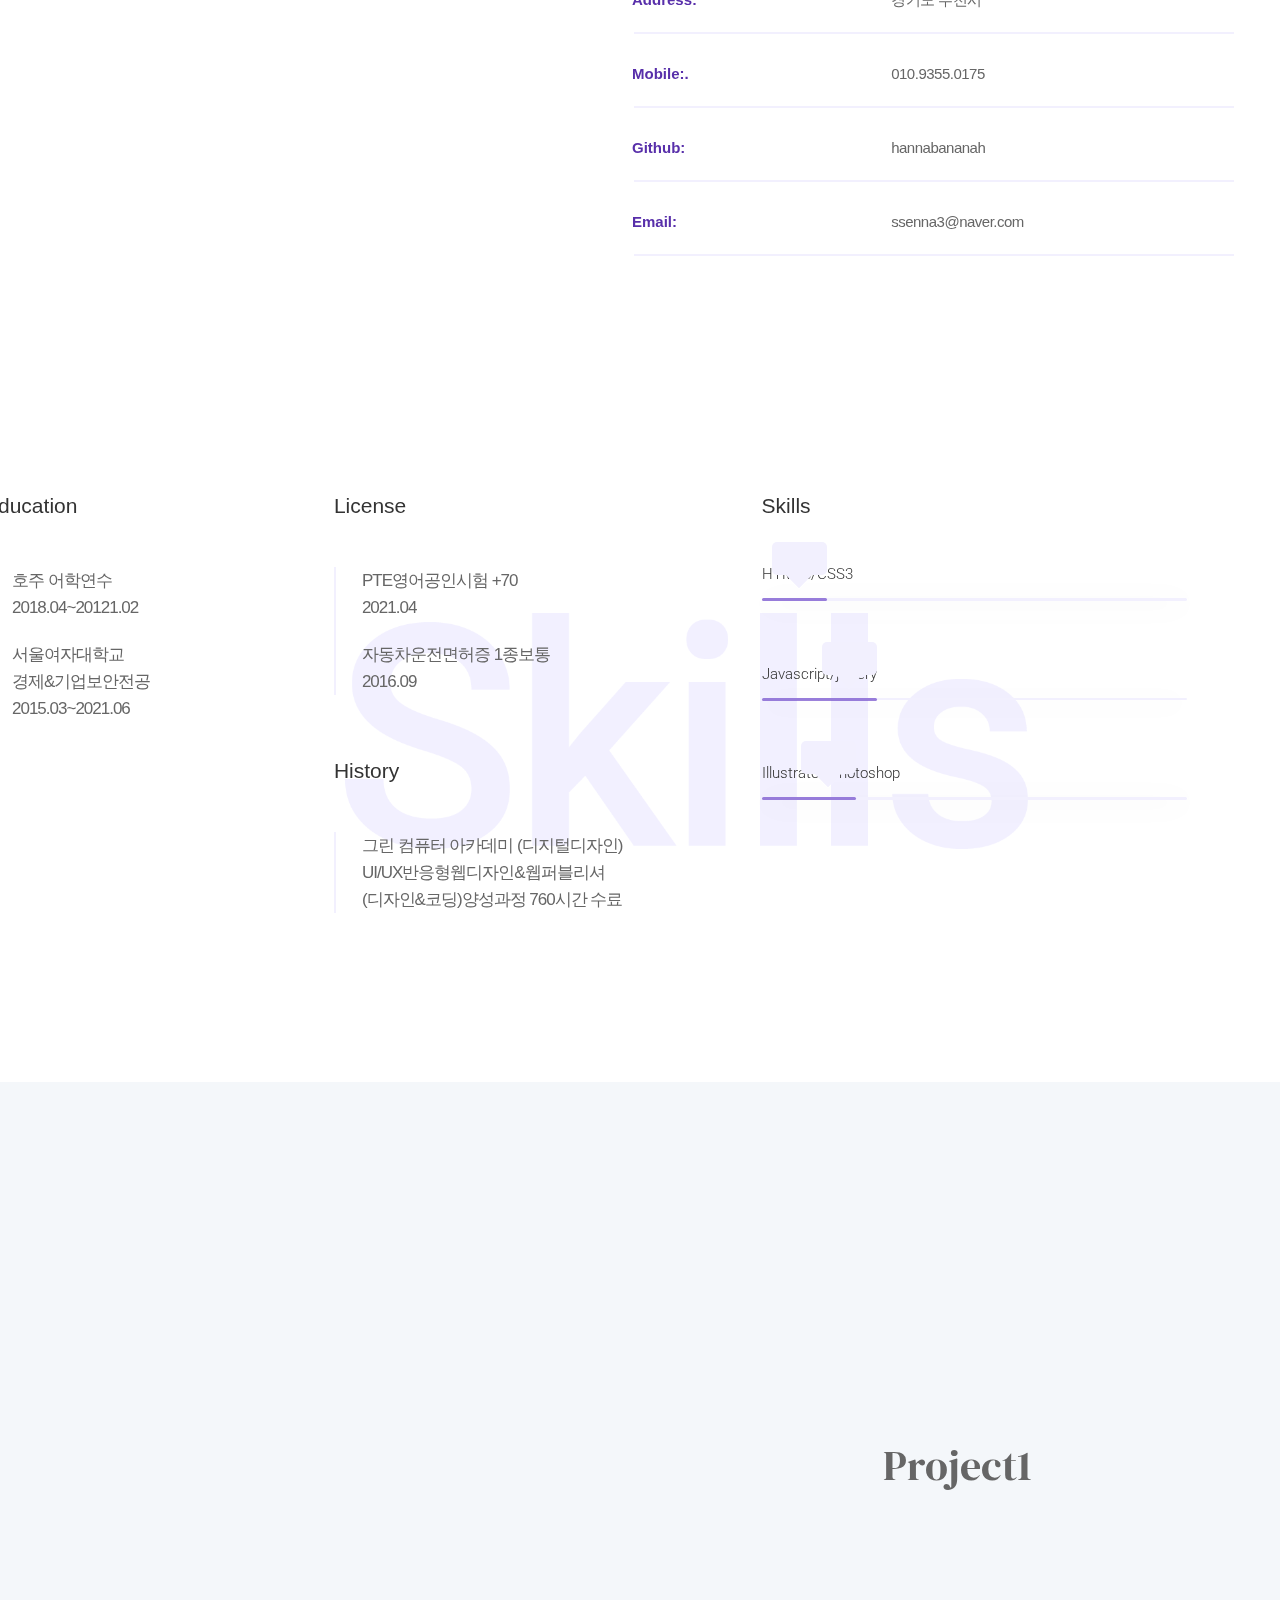
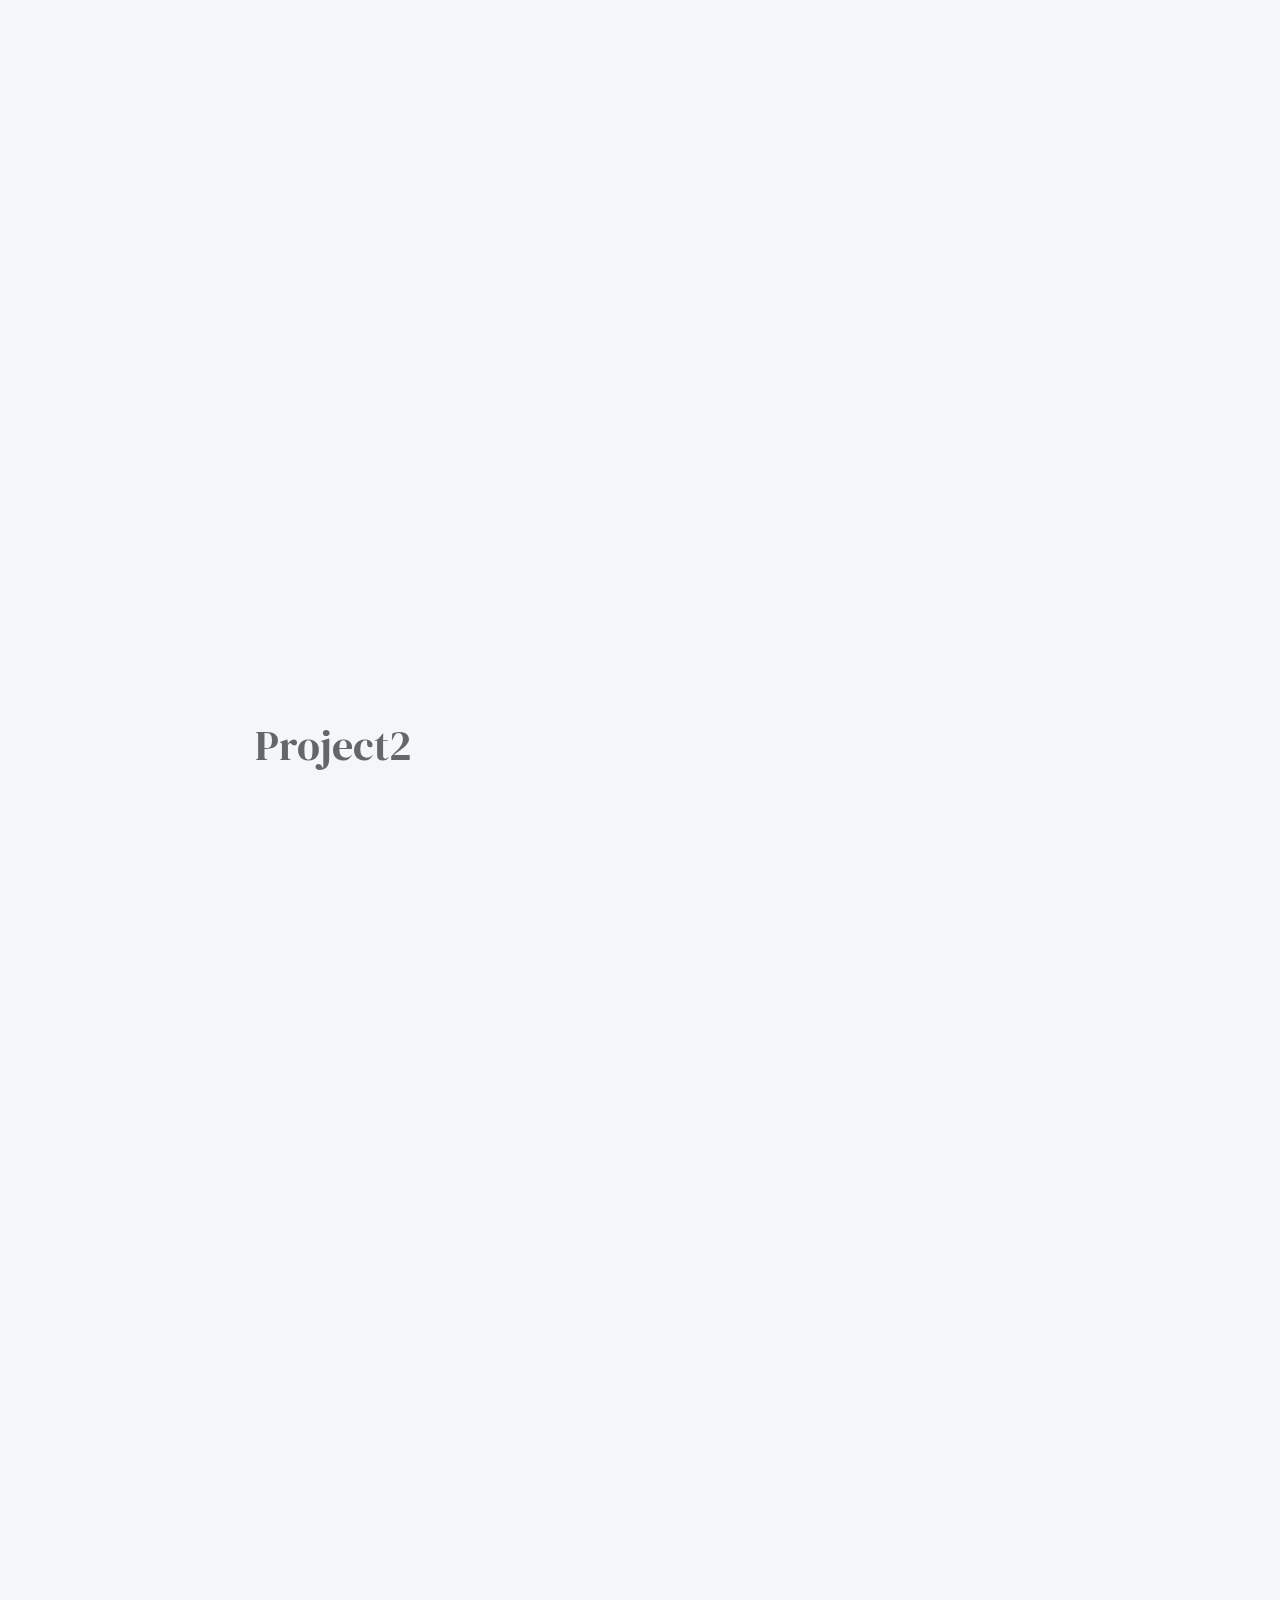
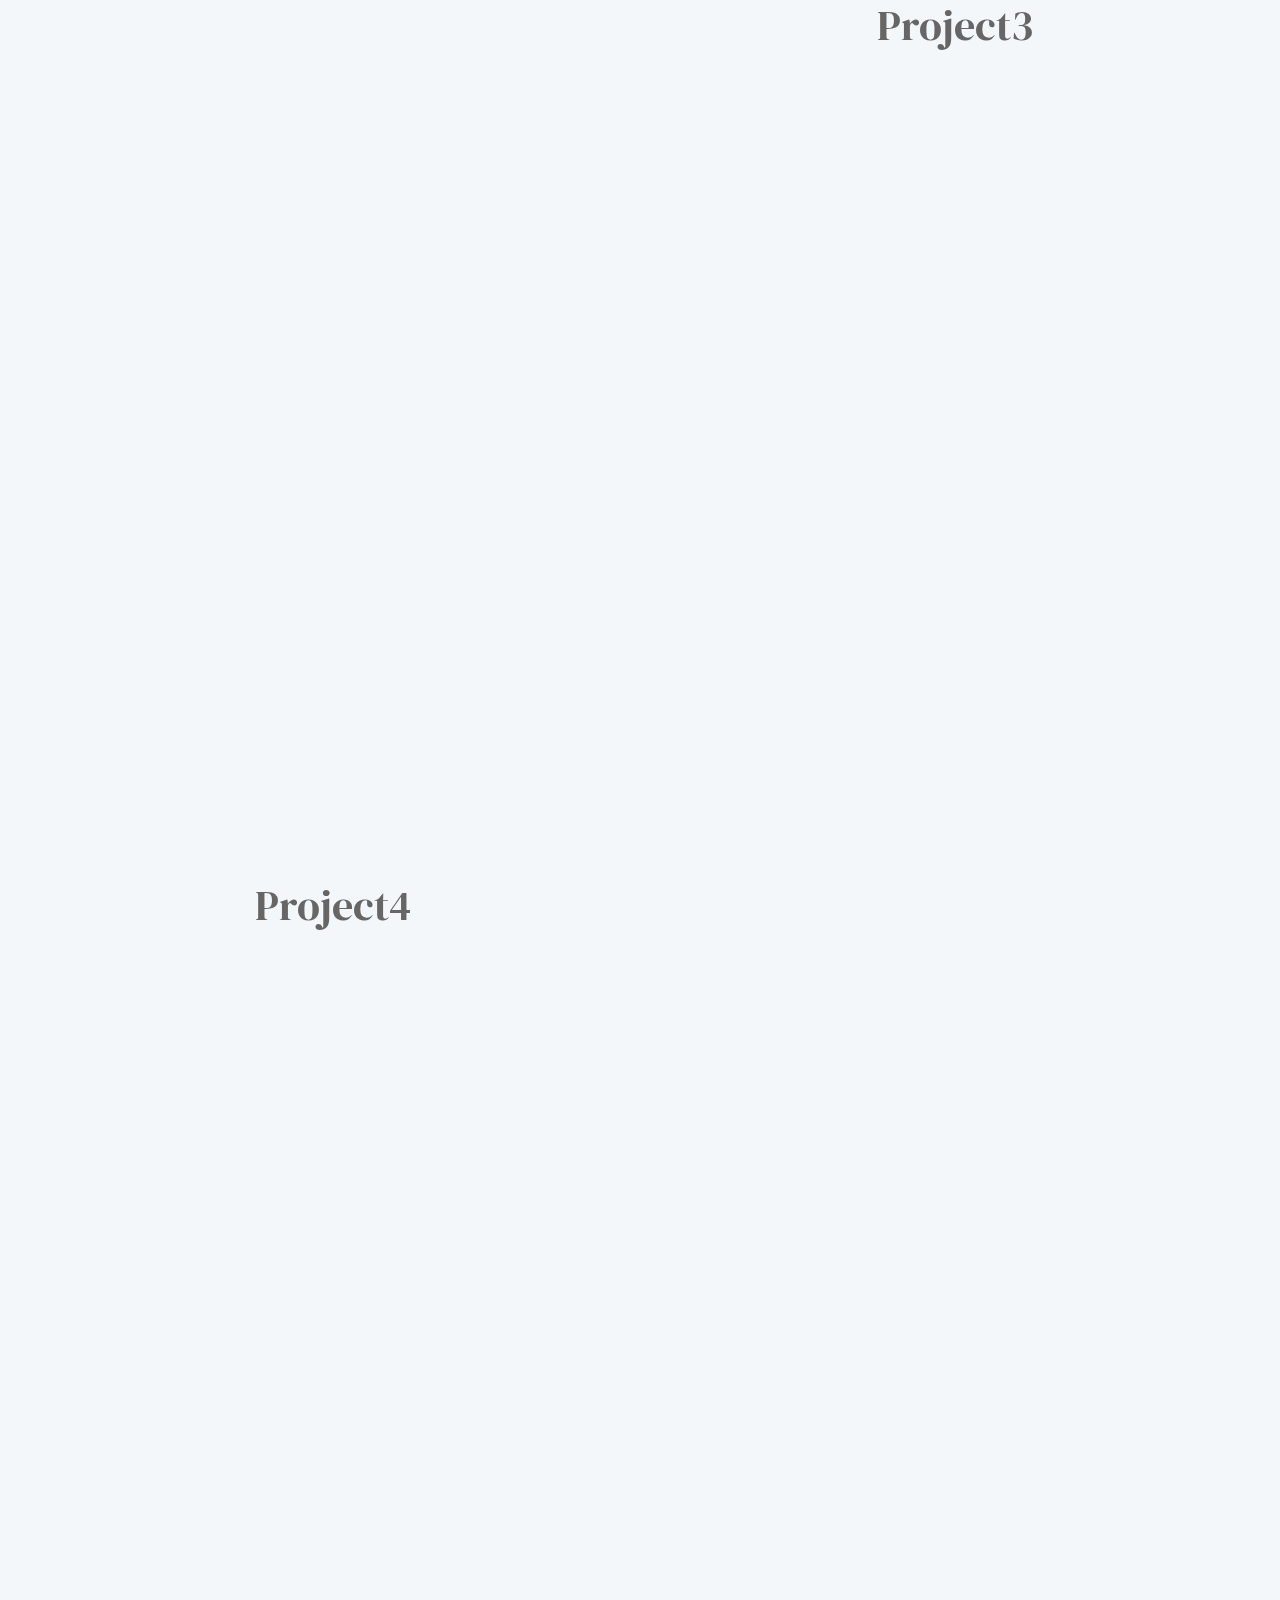
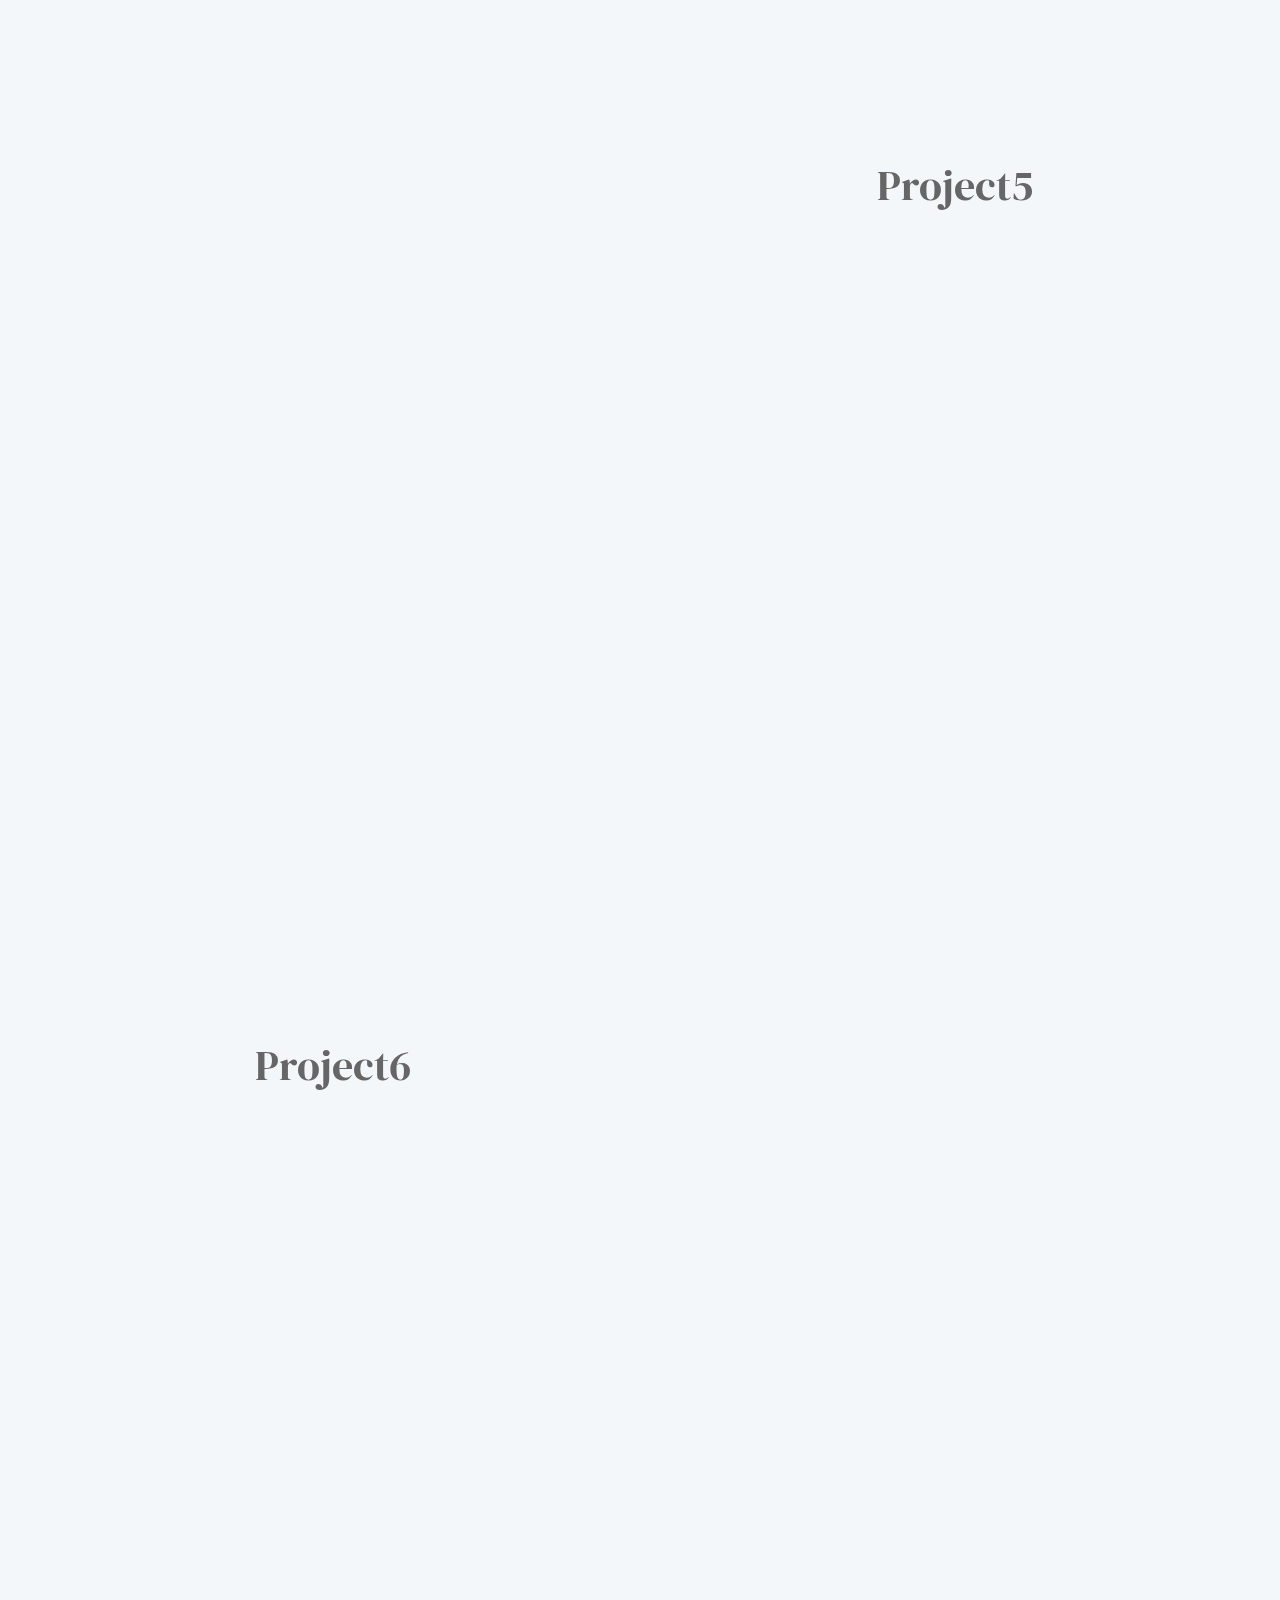
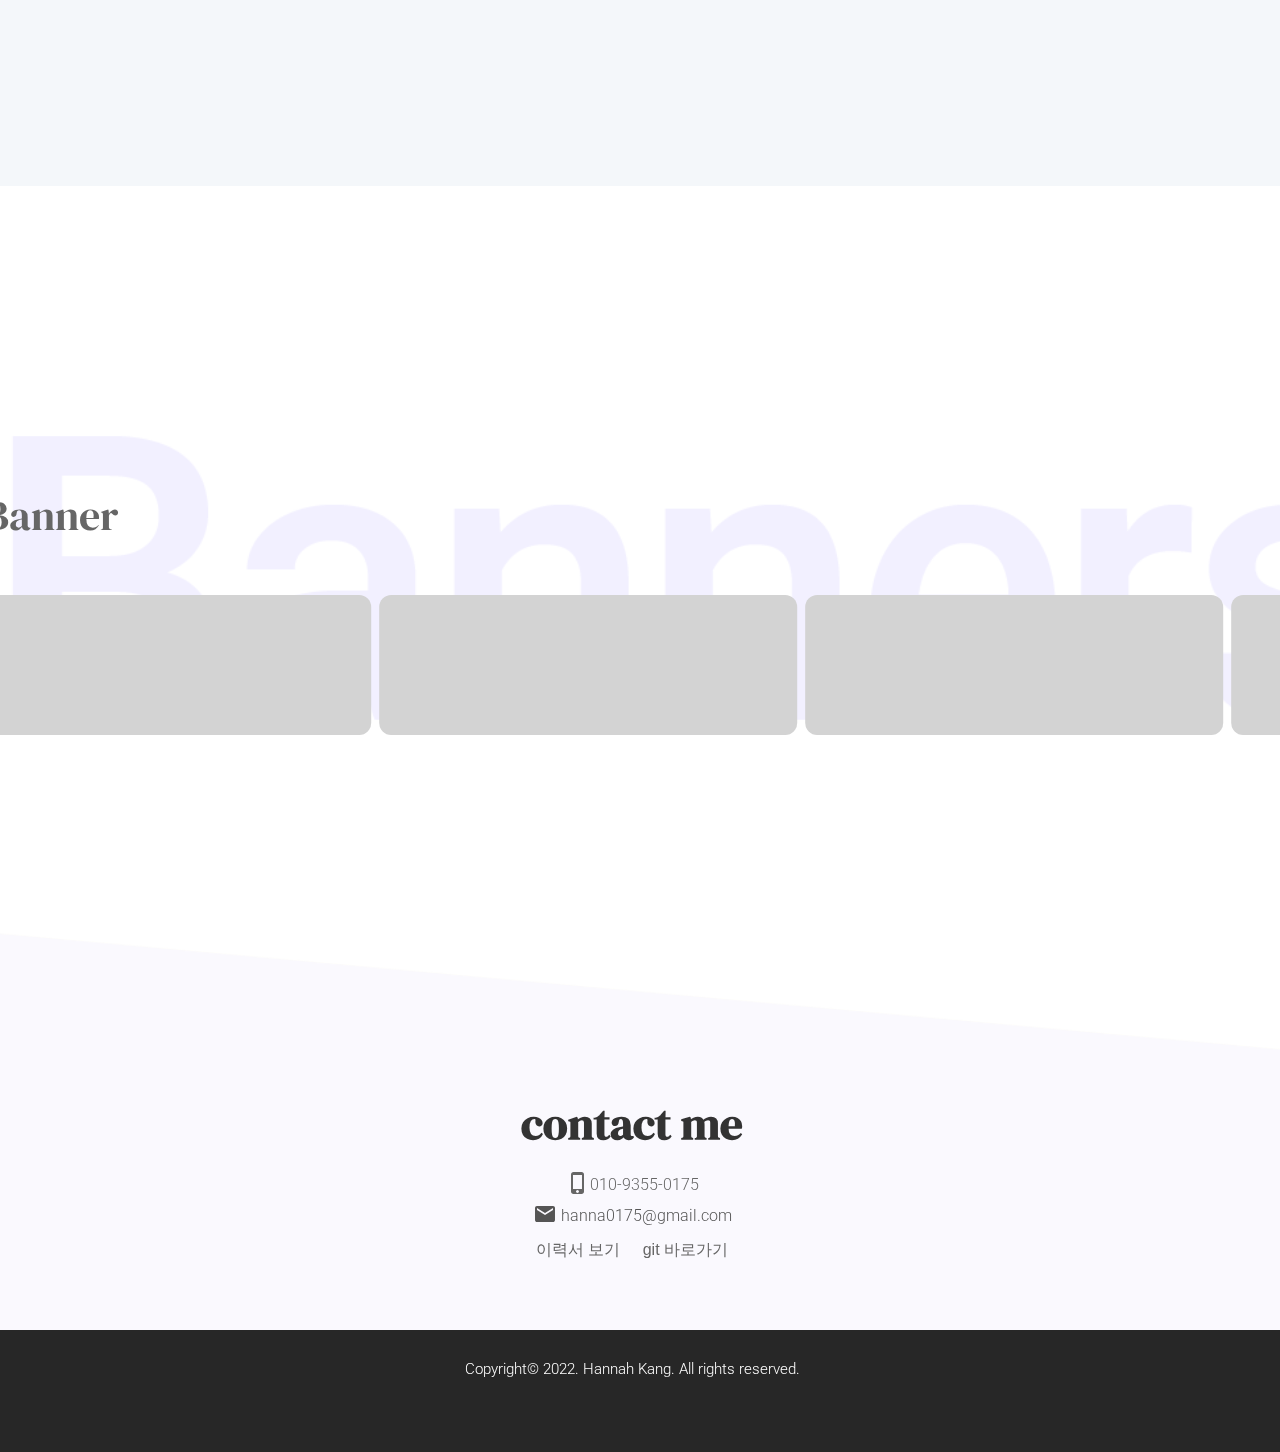
==== commit fc4028fe: "add SKILLS background mouse effect" ====
--- a/index.html
+++ b/index.html
@@ -166,7 +166,14 @@
                         </aside>
                     </div>
                     <div class="skill_area">
-                        <h2 class="tohide">skills</h2>
+                        <div class="cursor"></div>
+                        <div class="mouseCont">
+                            <div class="main_area">
+                                <div class="sub_area">
+                                    <img src="images/skills.png" alt="스킬 문구 배경 이미지"  class="obj1">
+                                </div>
+                            </div>
+                        </div>
                         <div class="detail_box_skill_left fl">
                             <p class="title capital">education</p>
                             <div class="detail_text_box">
@@ -813,6 +820,7 @@
     </div>
     <script src='https://code.jquery.com/jquery-3.6.0.min.js'></script>
     <script src="https://code.jquery.com/ui/1.13.1/jquery-ui.js"></script>
+    <script src='https://cdnjs.cloudflare.com/ajax/libs/gsap/3.10.3/gsap.min.js'></script>
     <script src="js/script.js"></script>
     <script src="js/fixed_scroll.js"></script>
     <script src="js/scrollbar.js"></script>
--- a/css/main.css
+++ b/css/main.css
@@ -242,13 +242,44 @@
   height: 30rem;
   padding-top: 100px;
 }
-#aboutme .skill_area h2 {
-  background: url(../images/skills.png) no-repeat center center;
-  background-size: contain;
+ *//* mouseCont */
+#aboutme .mouseCont {
+  position: absolute;
+  display: flex;
+  align-items: center;
+  justify-content: center;
   width: 1400px;
-  height: 325px;
-  position: absolute;
-  z-index: -1;
+  height: inherit;
+  cursor: default;
+}
+#aboutme .cursor {
+  position: absolute;
+  left: 0;
+  top: 0;
+  width: 50px;
+  height: 50px;
+  user-select: none;
+  pointer-events: none;
+}
+
+/* stage */
+#aboutme .main_area{
+    position: relative;
+}
+
+#aboutme .sub_area{
+    position: absolute;
+    width: 700px;
+}
+#aboutme .main_area img{
+    position: absolute;
+    width: 100%;
+    top: 90px;
+    left: 50%;
+}
+#aboutme .main_area img.obj1{
+    z-index: -1;
+    width: 100%;
 }
 #aboutme .detail_box_skill_left {
   width: 27%;
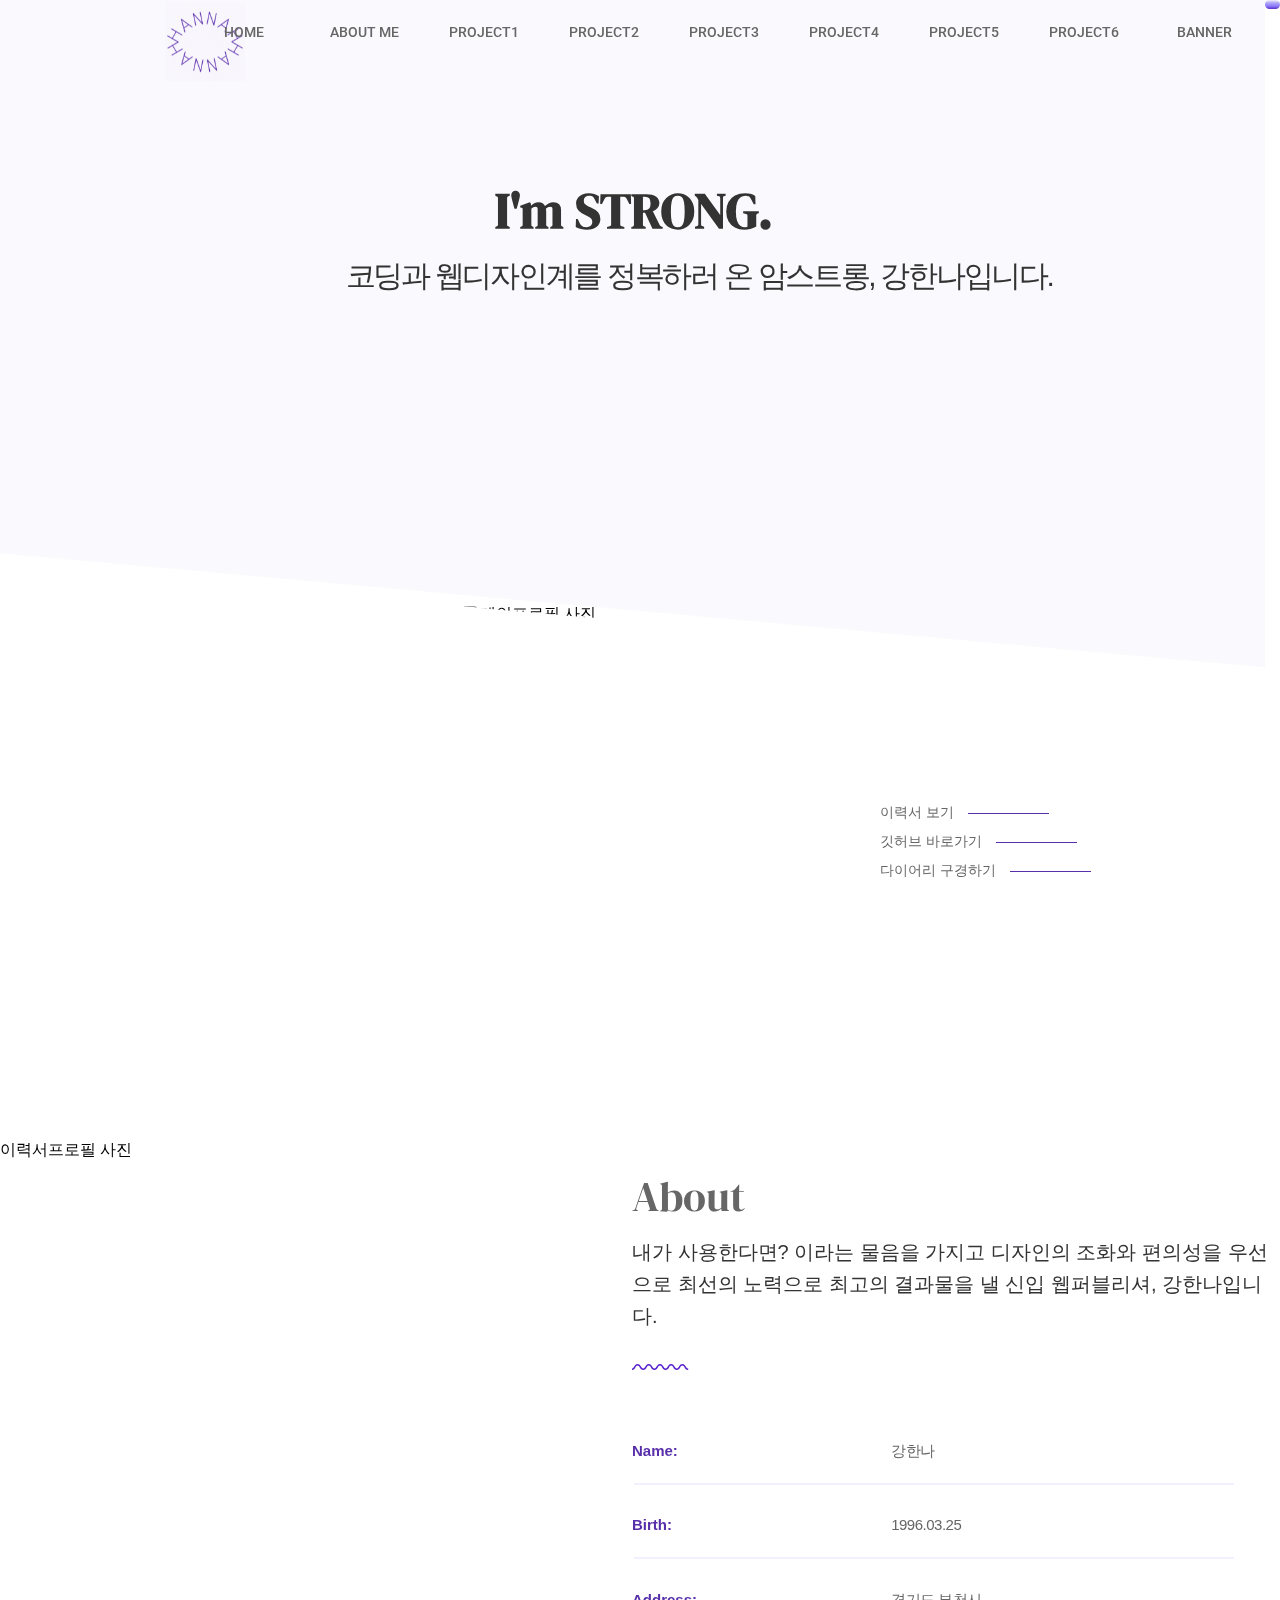
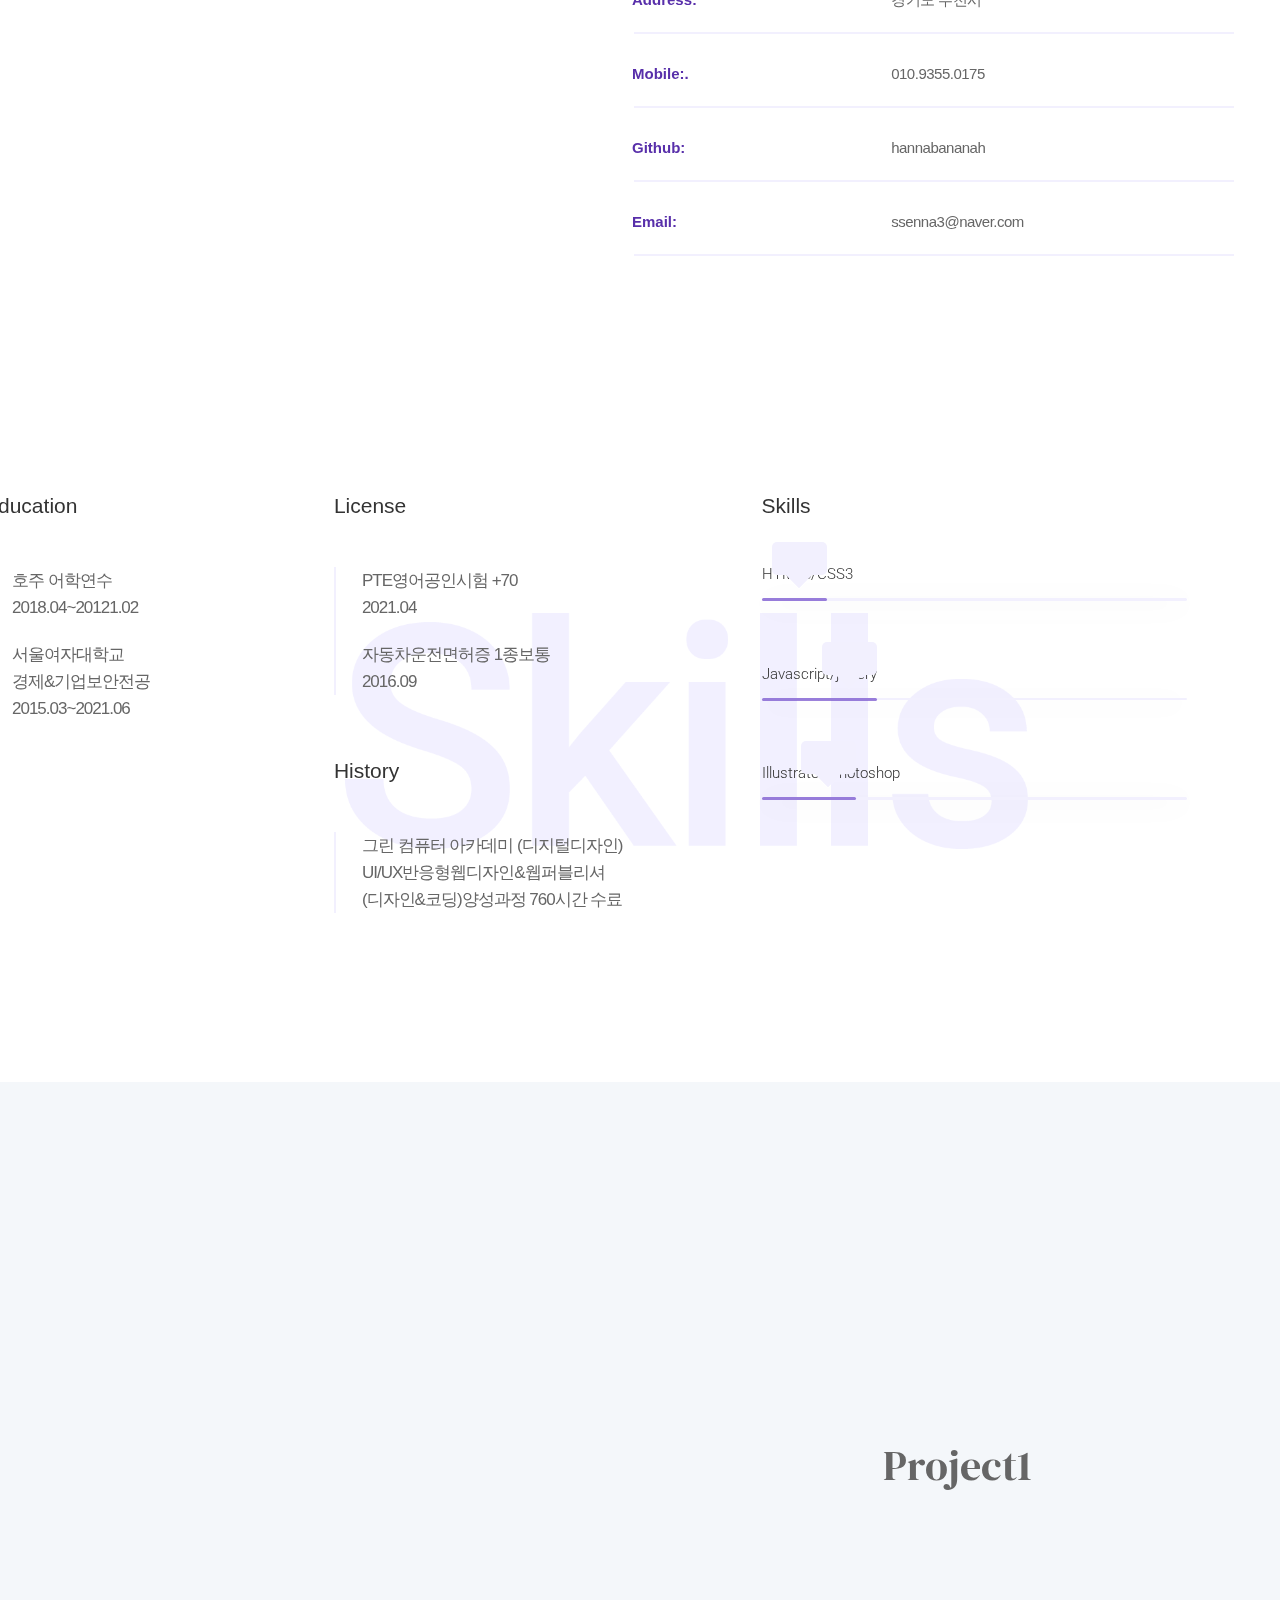
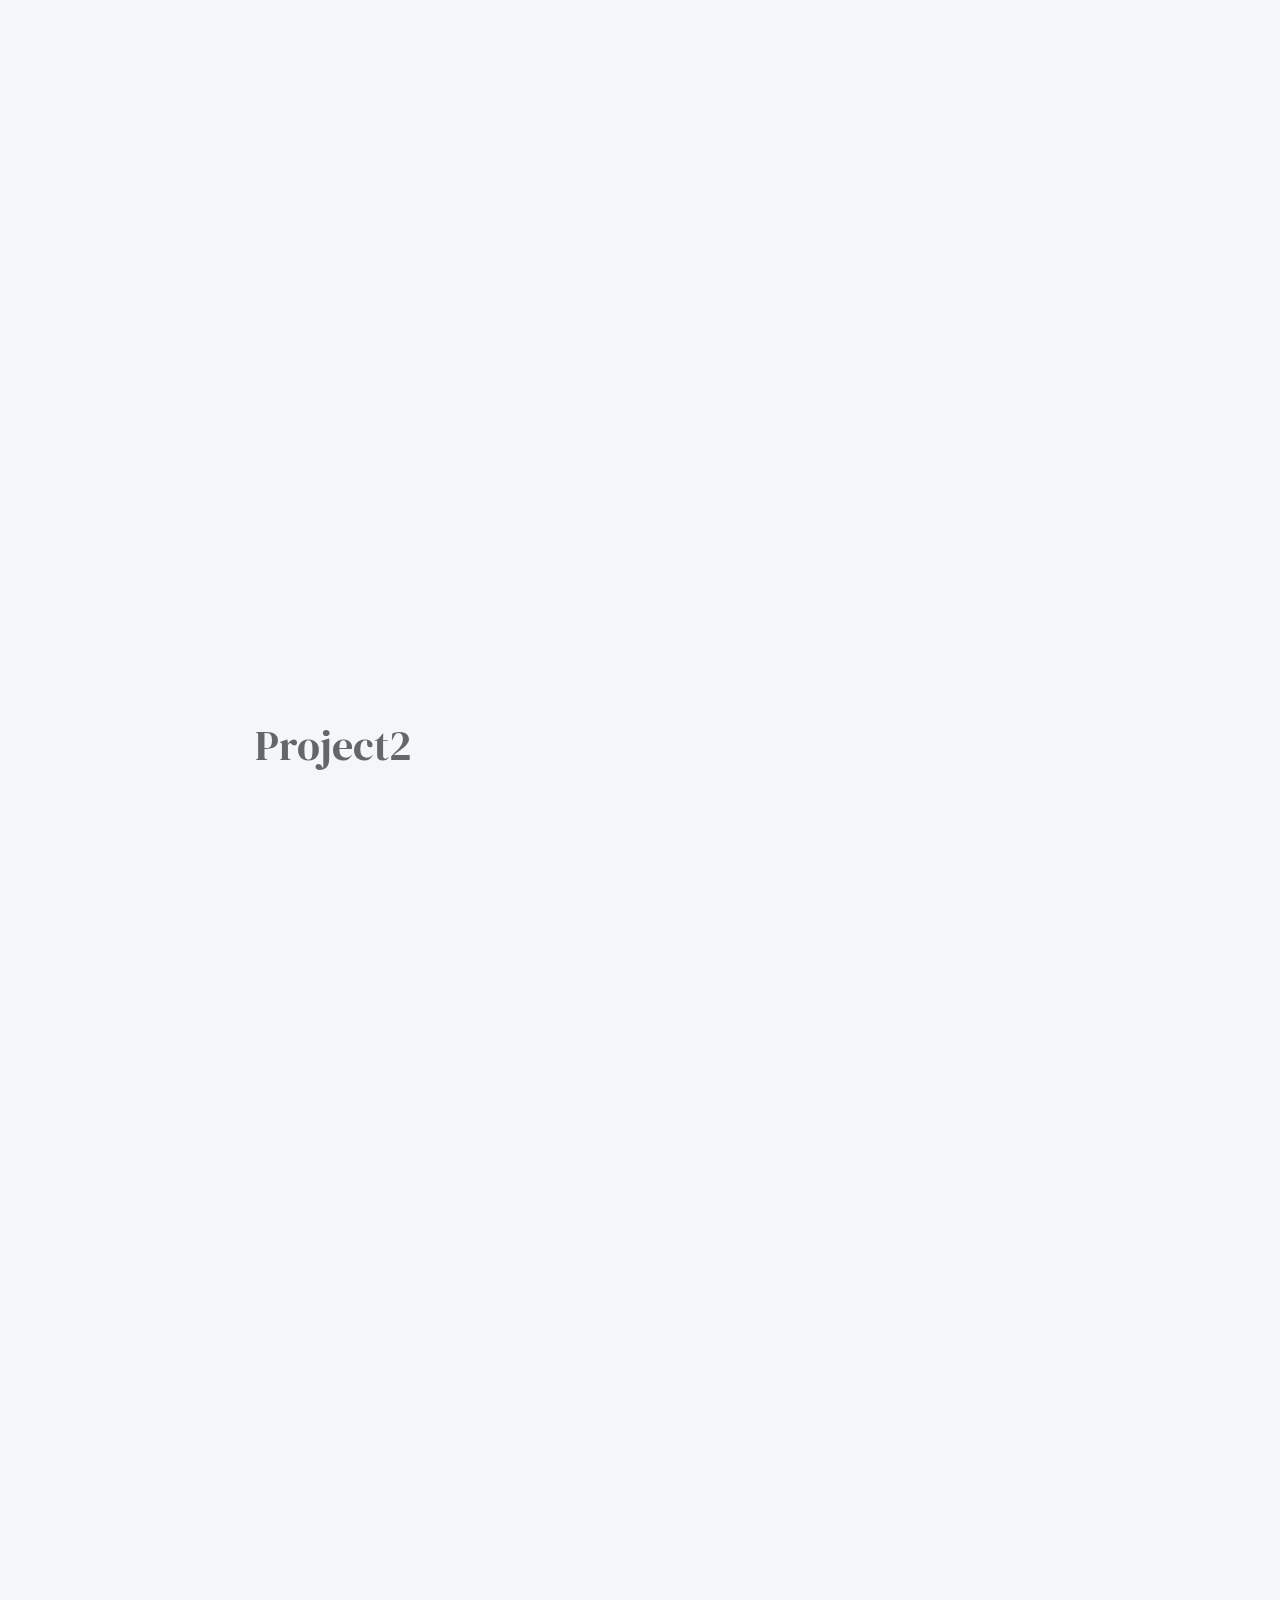
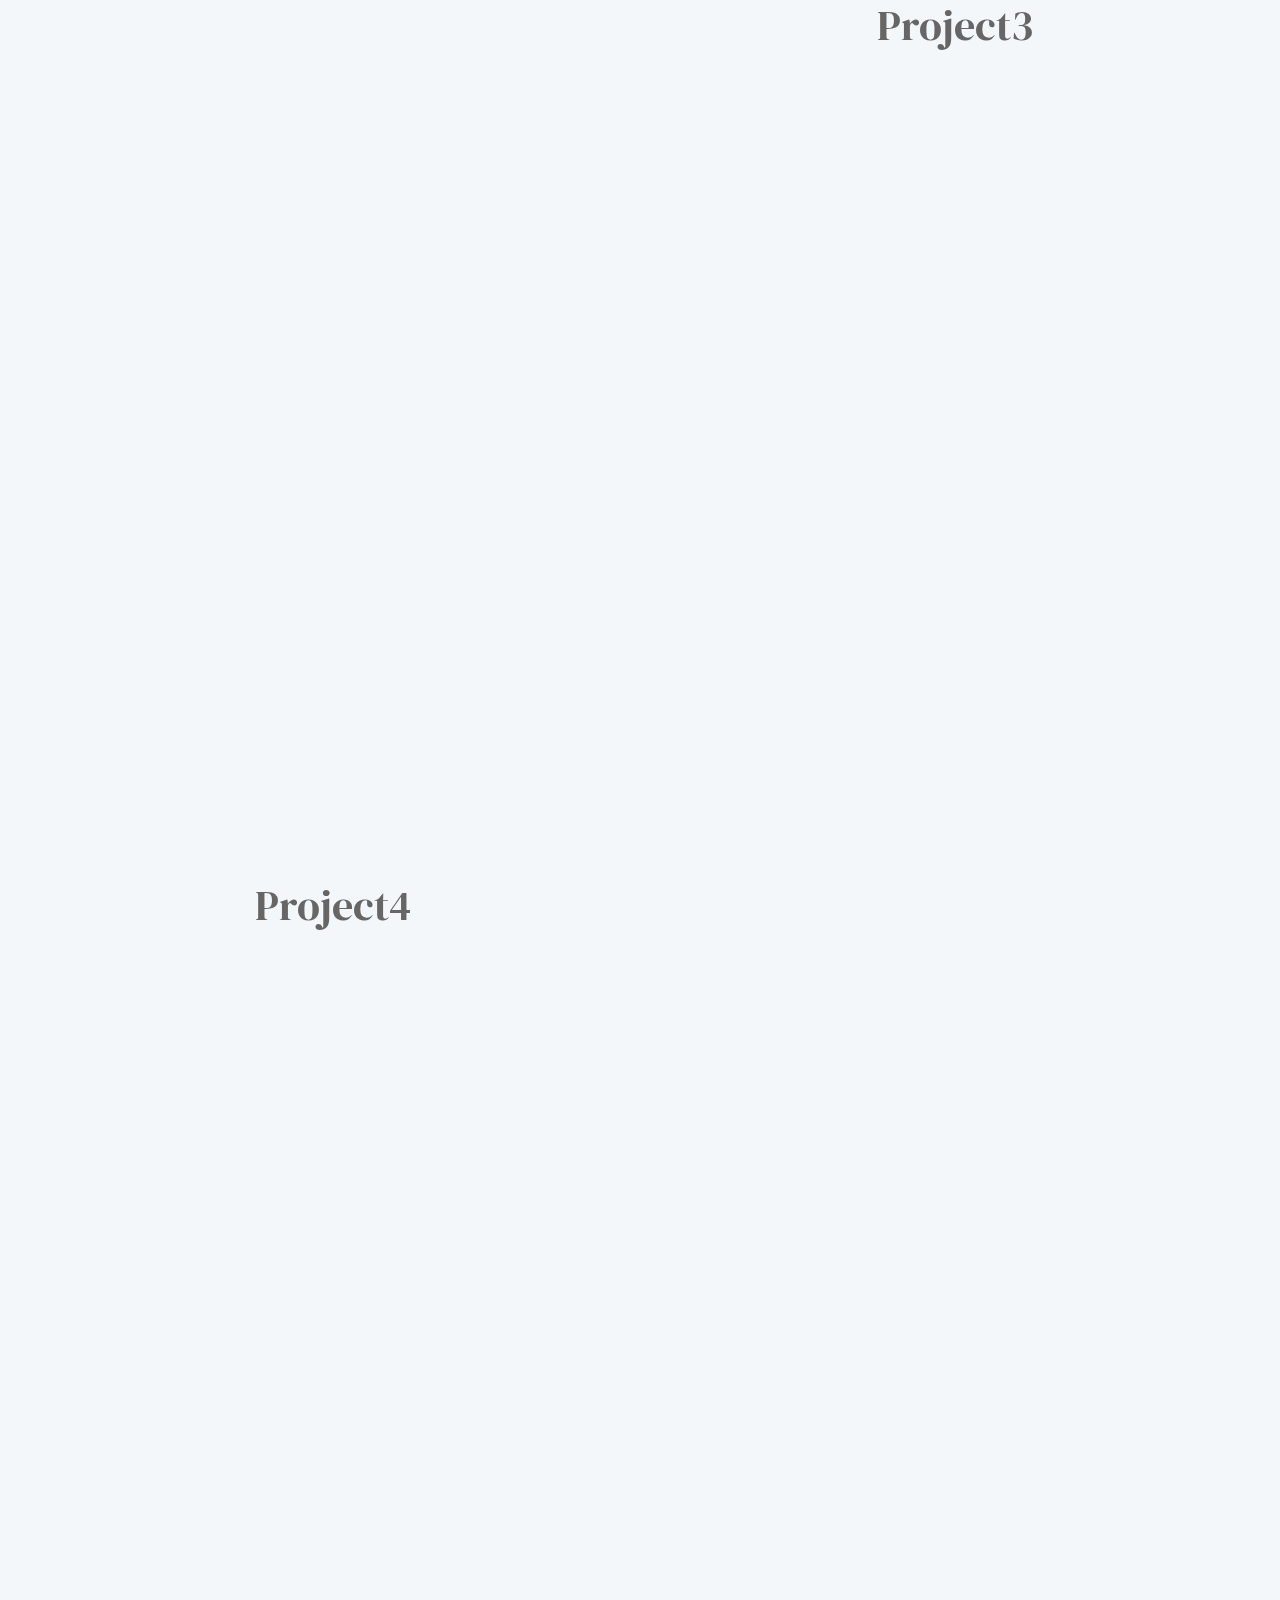
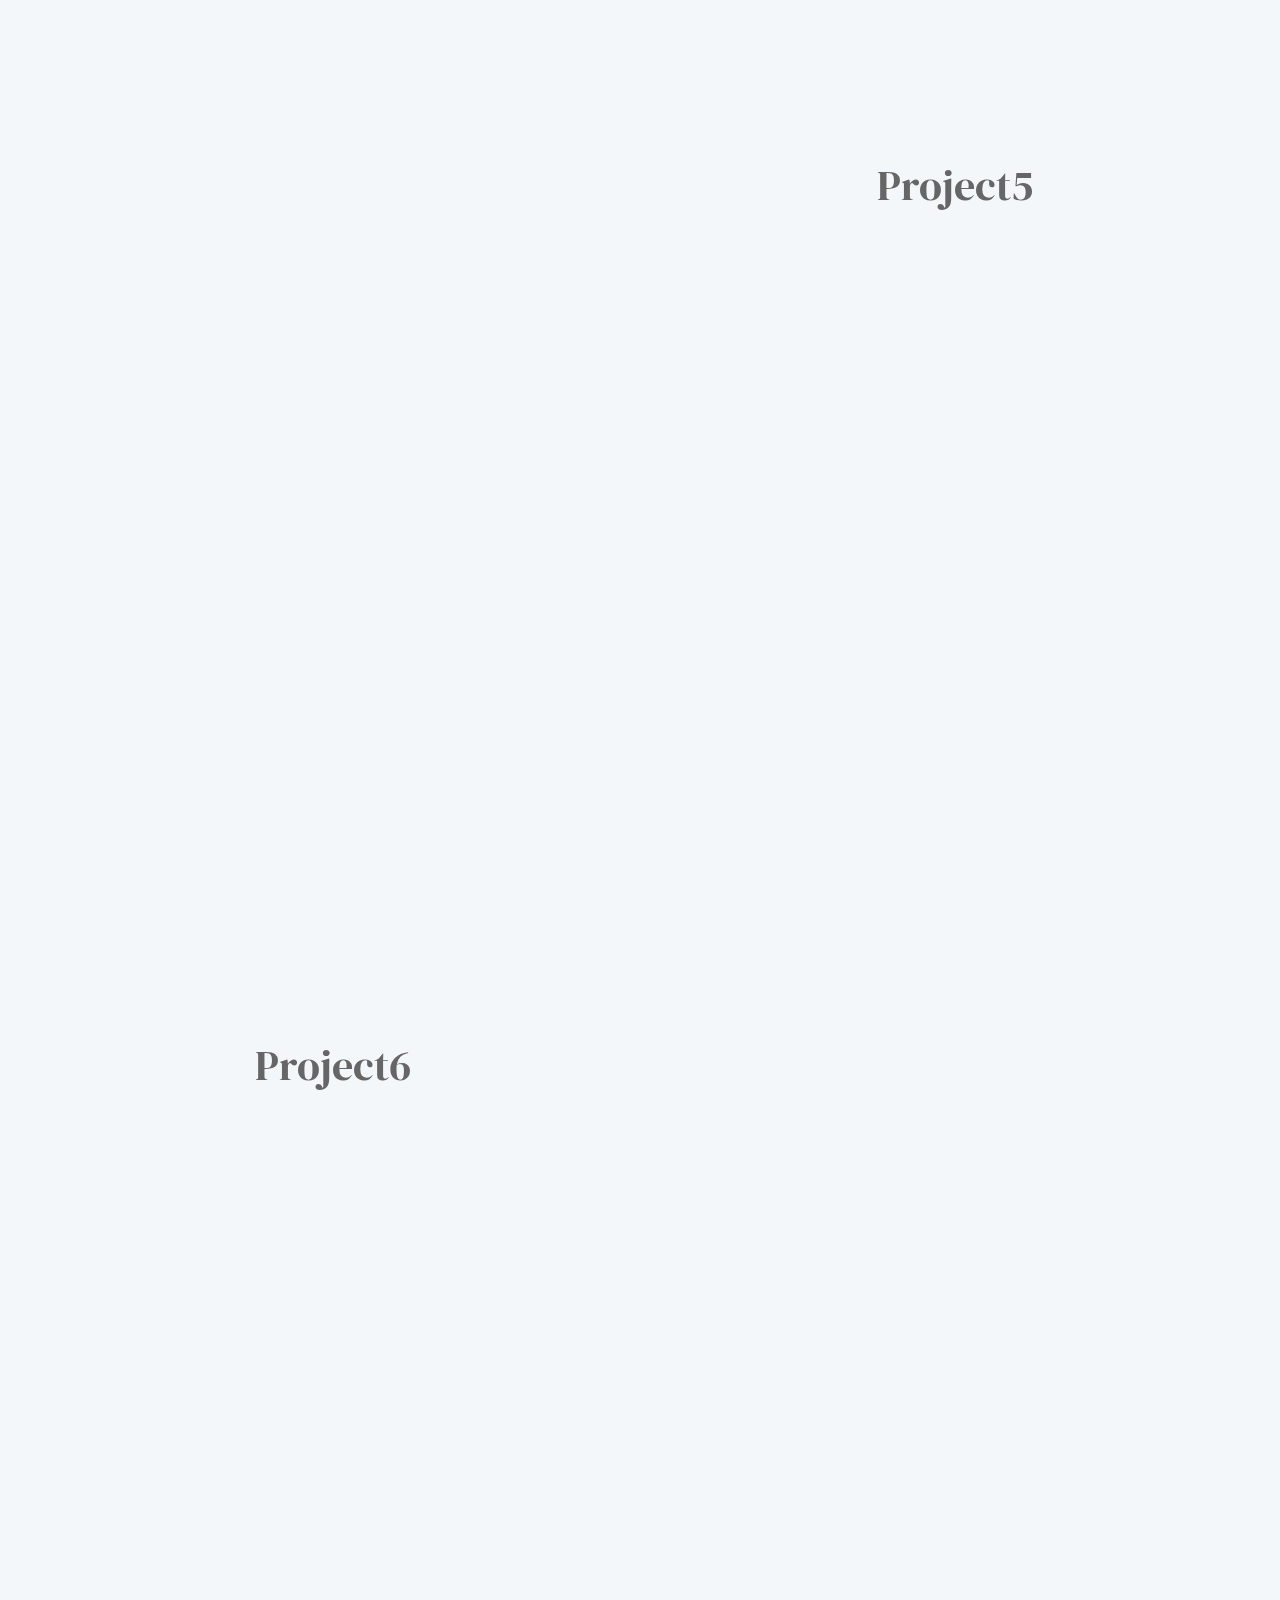
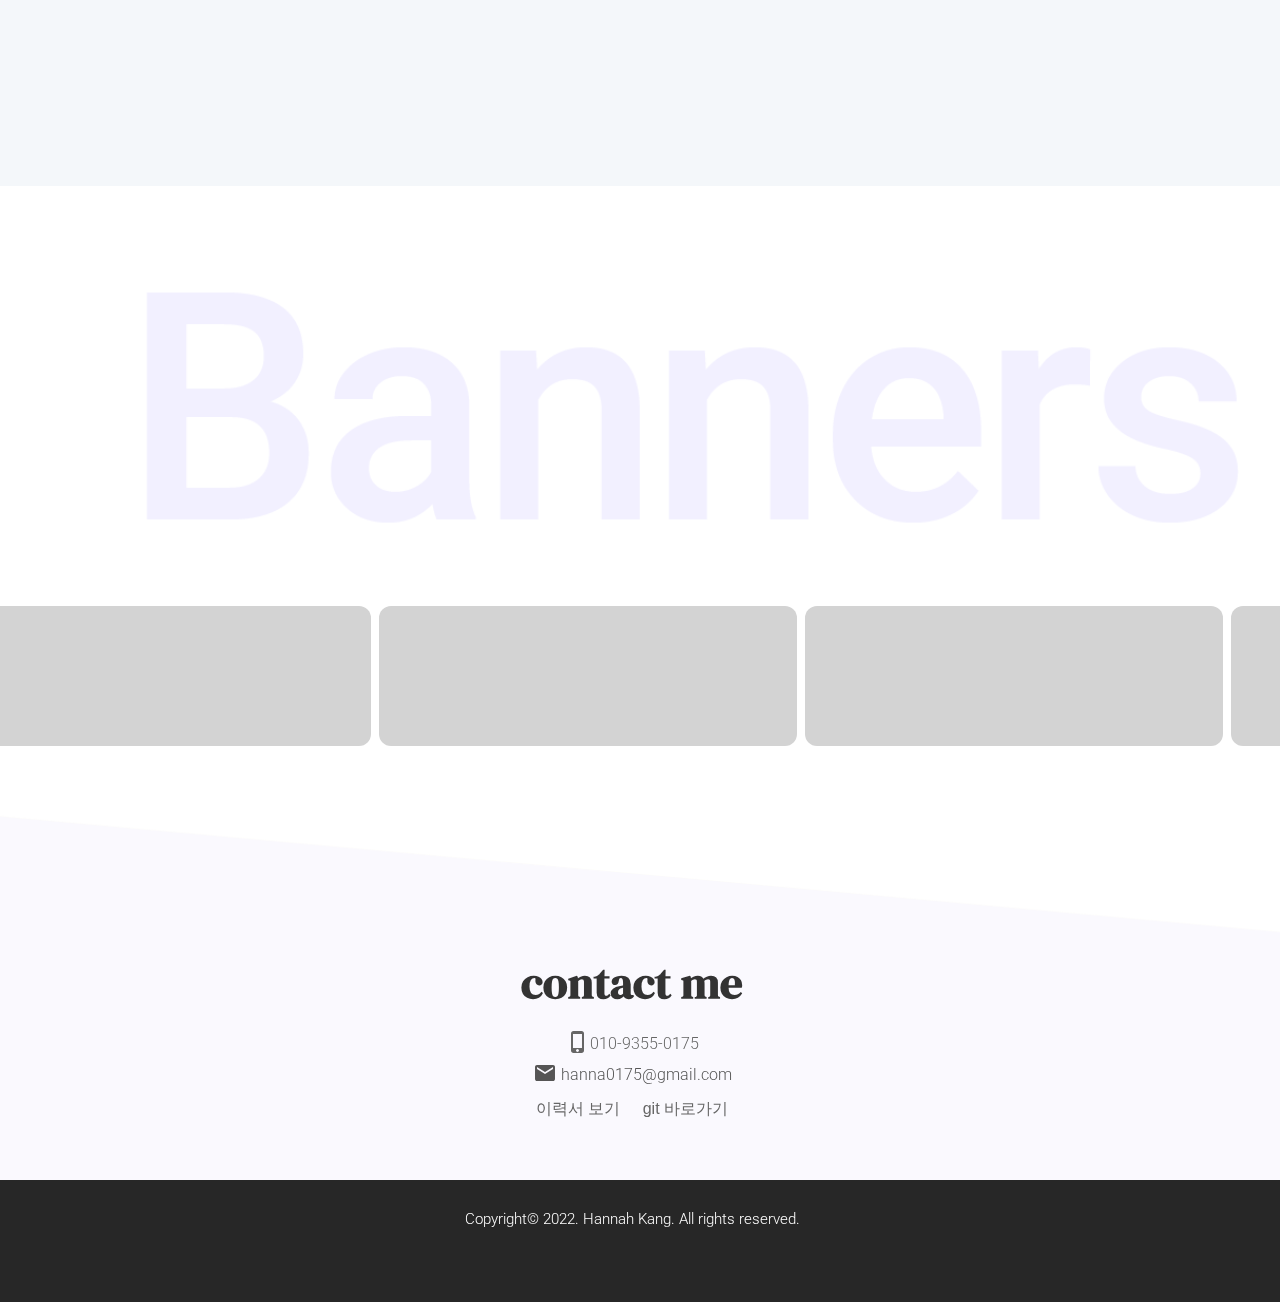
==== commit 55030064: "add banner background effect" ====
--- a/index.html
+++ b/index.html
@@ -170,7 +170,7 @@
                         <div class="mouseCont">
                             <div class="main_area">
                                 <div class="sub_area">
-                                    <img src="images/skills.png" alt="스킬 문구 배경 이미지"  class="obj1">
+                                    <img src="images/skills.png" alt="스킬 문구 배경 이미지" class="obj1">
                                 </div>
                             </div>
                         </div>
@@ -471,7 +471,7 @@
                                         <img src="images/mockupPC.png" alt="데스크탑 목업 이미지" class="computer">
                                         <a href="https://hannabananah.github.io/movie_app" class="hidden"
                                             target="_blank">
-                                            <img src="images/React-PC.jpeg" alt="리액트영화앱PC화면">
+                                            <img src="images/React_PC.jpeg" alt="리액트영화앱PC화면">
                                         </a>
                                         <div class="computer"></div>
                                     </div>
@@ -479,7 +479,7 @@
                                         <img src="images/mockupphone.png" alt="핸드폰 목업 이미지" class="phone">
                                         <a href="https://hannabananah.github.io/movie_app" class="hidden"
                                             target="_blank">
-                                            <img src="images/React-Phone.png" alt="리액트영화앱PHONE화면"></a>
+                                            <img src="images/React_Phone.png" alt="리액트영화앱PHONE화면"></a>
                                         <div class="phone"></div>
                                     </div>
                                 </div>
@@ -580,13 +580,11 @@
             </div>
             <section id="banner" class="section cf">
                 <div class="container">
-                    <h2 class="tohide">banner</h2>
+                    <div class="banner_letter_area">
+                        <div class="banner_letter">
+                        </div>
+                    </div>
                     <div class="banner_area">
-                        <div class="title_mask txt_mask">
-                            <span class="txt capital">banner</span>
-                            <span class="mask"></span>
-                            <span class="mask2"></span>
-                        </div>
                         <div class="slid-er">
                             <div class="slides" id="slides">
                                 <div class="slide">
@@ -771,9 +769,9 @@
                                     </div>
                                 </div>
                             </div>
+                            </h2>
                         </div>
                     </div>
-                </div>
             </section>
             <section id="contactme" class="section">
                 <div class="contact_banner">
@@ -803,8 +801,7 @@
                                 <div class="contact_btns">
                                     <a href="pdf//HannahKang_resume.pdf" class="button" target="_blank">이력서 보기</a>
                                     &nbsp;&nbsp;&nbsp;
-                                    <a href="https://github.com/hannabananah/portfolio" class="button"
-                                        target="_blank">git
+                                    <a href="https://github.com/hannabananah" class="button" target="_blank">git
                                         바로가기</a>
                                 </div>
                             </li>
--- a/css/main.css
+++ b/css/main.css
@@ -242,7 +242,7 @@
   height: 30rem;
   padding-top: 100px;
 }
- *//* mouseCont */
+*//* mouseCont */
 #aboutme .mouseCont {
   position: absolute;
   display: flex;
@@ -263,23 +263,23 @@
 }
 
 /* stage */
-#aboutme .main_area{
-    position: relative;
-}
-
-#aboutme .sub_area{
-    position: absolute;
-    width: 700px;
-}
-#aboutme .main_area img{
-    position: absolute;
-    width: 100%;
-    top: 90px;
-    left: 50%;
-}
-#aboutme .main_area img.obj1{
-    z-index: -1;
-    width: 100%;
+#aboutme .main_area {
+  position: relative;
+}
+
+#aboutme .sub_area {
+  position: absolute;
+  width: 700px;
+}
+#aboutme .main_area img {
+  position: absolute;
+  width: 100%;
+  top: 90px;
+  left: 50%;
+}
+#aboutme .main_area img.obj1 {
+  z-index: -1;
+  width: 100%;
 }
 #aboutme .detail_box_skill_left {
   width: 27%;
@@ -377,7 +377,7 @@
   width: 60%;
 }
 
-/* project&banner title effect */
+/* project title effect */
 #main .title_mask {
   overflow: hidden;
   position: relative;
@@ -1177,23 +1177,30 @@
 
 /* banner */
 #banner.section {
-  height: 30vh;
-  margin: 6rem auto;
-  padding: 6rem 0 10rem 0;
-}
-#banner h2 {
+  height: 25vh;
+  margin: 5rem auto;
+  padding: 0rem 0 14rem 0;
+}
+
+.banner_letter_area {
+  position: absolute;
+  width: 1400px;
+  height: 35rem;
+  overflow: hidden;
+}
+.banner_letter {
   background: url(../images/banners.png) no-repeat center center;
-  background-size: contain;
-  width: 1400px;
-  height: 450px;
-  position: absolute;
-  z-index: -1;
+  width: 100%;
+  height: 30rem;
+  position: relative;
+  background-size: 80%;
+  bottom: 5rem;
 }
 #banner .banner_area {
   position: relative;
   width: 1400px;
   margin: 0 auto;
-  top: 96px;
+  top: 300px;
 }
 #banner .slide-content {
   margin: 8px;
@@ -1257,8 +1264,8 @@
 #contactme {
   background: url(../images/footer.png) top;
   background-size: cover;
-  height: 26vh;
-  padding: 12rem 0 0;
+  height: 25vh;
+  padding: 10rem 0 0;
   text-align: center;
 }
 #contactme h2 {
